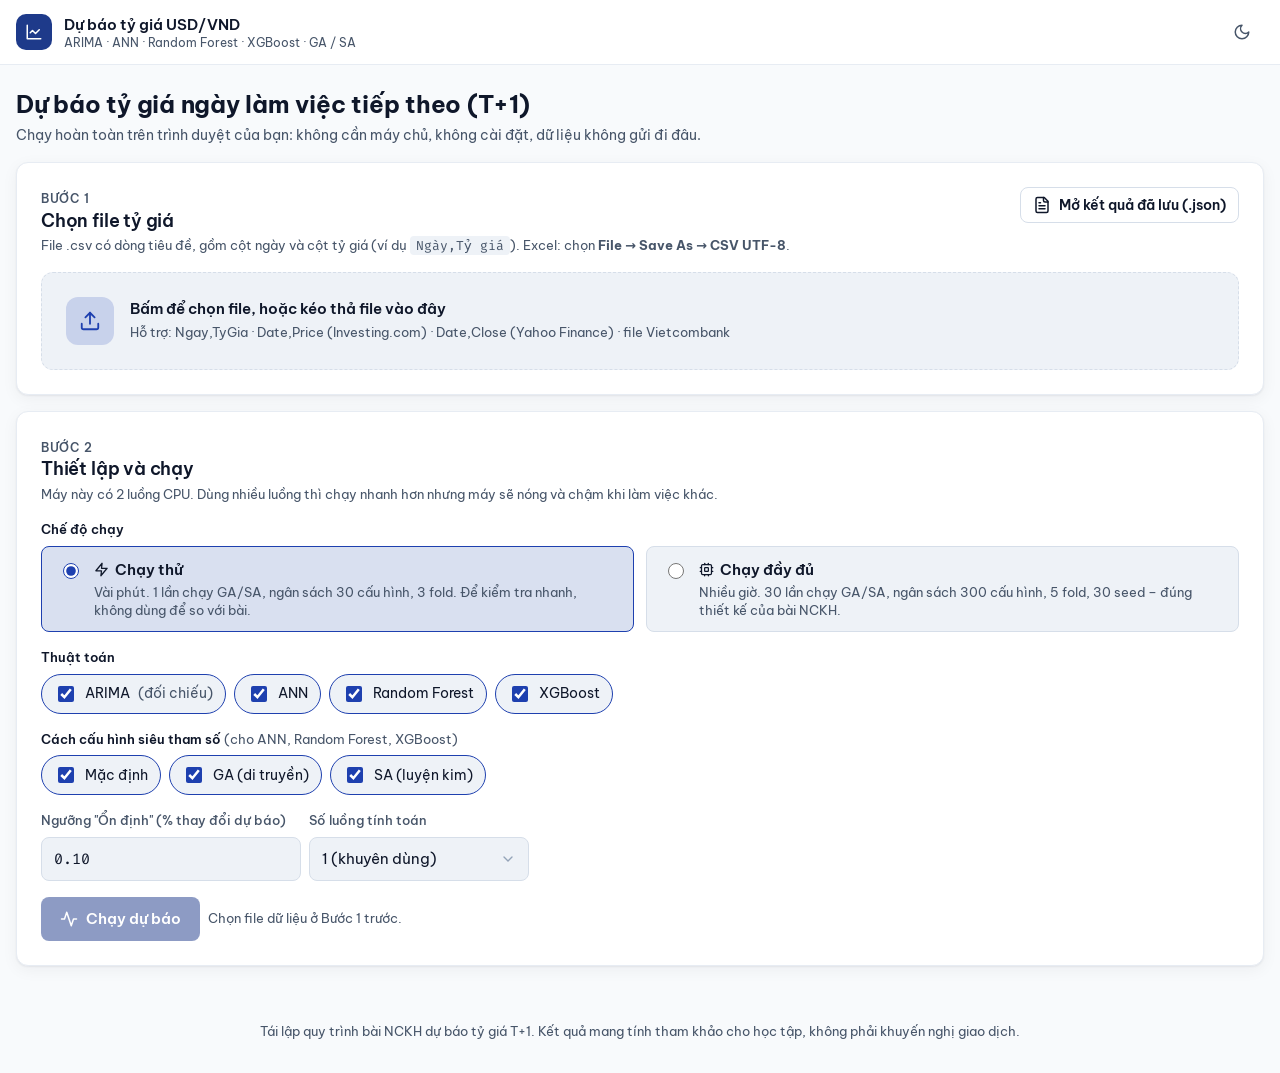
==== docs/index.html @ 338e5548 "GitHub Pages: docs/index.html là bản web HTML Co-Authored-By: Claude Opus 5.5 <noreply@anthropic.com" ====
<!doctype html>
<html lang="vi">
<head>
<meta charset="utf-8">
<meta name="viewport" content="width=device-width, initial-scale=1">
<title>Dự báo tỷ giá USD/VND</title>
<meta name="description" content="Dự báo tỷ giá USD/VND ngày làm việc tiếp theo bằng ARIMA, ANN, Random Forest, XGBoost và tối ưu GA/SA – chạy hoàn toàn trên trình duyệt.">
<meta name="color-scheme" content="dark light">
<link rel="preconnect" href="https://fonts.googleapis.com">
<link rel="preconnect" href="https://fonts.gstatic.com" crossorigin>
<link href="https://fonts.googleapis.com/css2?family=Be+Vietnam+Pro:wght@400;500;600;700&family=Fira+Code:wght@400;500;600&display=swap" rel="stylesheet">
<script>
  // Giao diện sáng/tối: nhớ lựa chọn trên máy này (nếu trình duyệt cho phép)
  try { const t = localStorage.getItem("dbtg-theme"); if (t) document.documentElement.dataset.theme = t; } catch (e) {}
</script>
<style>
/* Design system: xem design-system/du-bao-ty-gia/MASTER.md
   Data-Dense Dashboard · Dark Mode mặc định · Be Vietnam Pro + Fira Code · token ngữ nghĩa */

/* ------------------------------------------------------------------ Token */
:root {
  color-scheme: dark;
  --bg: #020617;
  --surface: #0E1223;
  --surface-2: #1A1E2F;
  --border: #334155;
  --border-soft: #1F2A3D;
  --text: #F8FAFC;
  --text-muted: #94A3B8;
  --primary: #3B82F6;
  --primary-strong: #2563EB;
  --link: #60A5FA;        /* chữ xanh trên nền tối: dùng sắc sáng hơn để đạt 4.5:1 */
  --accent-text: #93C5FD;
  --on-primary: #FFFFFF;
  --positive: #22C55E;
  --negative: #F87171;
  --warning: #FBBF24;
  --tint: 14%;                      /* độ đậm nền nhạt của nhãn/hàng nổi bật */

  --font-ui: "Be Vietnam Pro", "Segoe UI", system-ui, sans-serif;
  --font-data: "Fira Code", ui-monospace, "Cascadia Mono", Consolas, monospace;

  --s1: 4px; --s2: 8px; --s3: 12px; --s4: 16px; --s5: 24px; --s6: 32px; --s7: 48px;
  --r-card: 12px; --r-ctl: 8px;
  --t-press: 120ms; --t-hover: 180ms; --t-state: 300ms;
  --shadow: 0 1px 0 rgba(255, 255, 255, .03) inset, 0 8px 24px rgba(0, 0, 0, .25);
}

:root[data-theme="light"] {
  color-scheme: light;
  --bg: #F8FAFC;
  --surface: #FFFFFF;
  --surface-2: #EEF2F7;
  --border: #D6DEE9;
  --border-soft: #E7ECF3;
  --text: #0F172A;
  --text-muted: #475569;
  --primary: #1E40AF;
  --primary-strong: #1E3A8A;
  --link: #1E40AF;
  --accent-text: #1E40AF;
  --positive: #15803D;
  --negative: #DC2626;
  --warning: #B45309;
  --tint: 10%;
  --shadow: 0 1px 2px rgba(15, 23, 42, .06), 0 4px 16px rgba(15, 23, 42, .05);
}

/* ------------------------------------------------------------------ Nền tảng */
*, *::before, *::after { box-sizing: border-box; }
html { -webkit-text-size-adjust: 100%; }
body {
  margin: 0; background: var(--bg); color: var(--text);
  font: 400 15px/1.5 var(--font-ui);
  -webkit-font-smoothing: antialiased;
}
h1, h2, h3 { margin: 0; line-height: 1.25; letter-spacing: -.01em; }
h1 { font-size: 24px; font-weight: 700; }
h2 { font-size: 18px; font-weight: 600; }
h3 { font-size: 15px; font-weight: 600; }
p { margin: 0; }
a { color: var(--link); text-underline-offset: 3px; }
code, .so-lieu { font-family: var(--font-data); font-variant-ligatures: none; }
code { font-size: 13px; background: var(--surface-2); padding: 1px 6px; border-radius: 4px; }
small { font-size: 13px; }

:focus-visible { outline: 2px solid var(--link); outline-offset: 2px; border-radius: 4px; }

.icon { width: 18px; height: 18px; flex: none; fill: none; stroke: currentColor; stroke-width: 2;
  stroke-linecap: round; stroke-linejoin: round; vertical-align: -3px; }
.icon.lon { width: 22px; height: 22px; }
.icon.nho { width: 15px; height: 15px; vertical-align: -2px; }
.sr-only { position: absolute; width: 1px; height: 1px; padding: 0; margin: -1px; overflow: hidden;
  clip: rect(0, 0, 0, 0); white-space: nowrap; border: 0; }
.muted { color: var(--text-muted); }
.so { font-variant-numeric: tabular-nums; text-align: right; white-space: nowrap; }
.duong { color: var(--positive); }
.am { color: var(--negative); }
.canh { color: var(--warning); }

/* ------------------------------------------------------------------ Khung trang */
.khung { width: 100%; max-width: 1280px; margin: 0 auto; padding: 0 var(--s4); }
.thanh-tren { position: sticky; top: 0; z-index: 20; background: color-mix(in srgb, var(--surface) 92%, transparent);
  border-bottom: 1px solid var(--border-soft); backdrop-filter: blur(8px); }
.thanh-tren .khung { display: flex; align-items: center; gap: var(--s3); min-height: 64px; }
.logo { display: inline-flex; align-items: center; gap: var(--s3); color: var(--text); text-decoration: none;
  font-weight: 600; min-height: 44px; }
.logo-dau { display: grid; place-items: center; width: 36px; height: 36px; border-radius: 10px;
  background: var(--primary-strong); color: #fff; }
.logo small { display: block; font-weight: 400; color: var(--text-muted); font-size: 12px; line-height: 1.2; }
.thanh-tren .gian { flex: 1; }
main.khung { padding-top: var(--s5); padding-bottom: var(--s6); display: grid; gap: var(--s4); }
.chan-trang { color: var(--text-muted); font-size: 13px; text-align: center; padding: var(--s2) var(--s4) var(--s6); }

/* ------------------------------------------------------------------ Thẻ, lưới */
.the { background: var(--surface); border: 1px solid var(--border-soft); border-radius: var(--r-card);
  padding: var(--s5); box-shadow: var(--shadow); min-width: 0; }
.the-dau { display: flex; align-items: flex-start; justify-content: space-between; gap: var(--s3);
  flex-wrap: wrap; margin-bottom: var(--s4); }
.the-dau .muted { font-size: 13px; margin-top: var(--s1); }
.nhan-muc { display: inline-flex; align-items: center; gap: 6px; font-size: 12px; font-weight: 600;
  letter-spacing: .06em; text-transform: uppercase; color: var(--text-muted); }
.luoi { display: grid; gap: var(--s4); grid-template-columns: repeat(12, minmax(0, 1fr)); }
.c-12 { grid-column: span 12; } .c-8 { grid-column: span 8; } .c-7 { grid-column: span 7; }
.c-5 { grid-column: span 5; } .c-4 { grid-column: span 4; } .c-6 { grid-column: span 6; }
.xep-doc { display: grid; gap: var(--s4); align-content: start; }

.dau-trang { display: flex; align-items: flex-end; justify-content: space-between; gap: var(--s3); flex-wrap: wrap; }
.dau-trang p { color: var(--text-muted); margin-top: 6px; font-size: 14px; }
.quay-lai { display: inline-flex; align-items: center; gap: 6px; min-height: 44px; font-size: 14px;
  color: var(--text-muted); text-decoration: none; }
.quay-lai:hover { color: var(--text); }

/* ------------------------------------------------------------------ Nút, form */
.nut { display: inline-flex; align-items: center; justify-content: center; gap: var(--s2); min-height: 44px;
  padding: 0 18px; border-radius: var(--r-ctl); border: 1px solid transparent; font: 600 15px/1 var(--font-ui);
  cursor: pointer; text-decoration: none; transition: background-color var(--t-hover), border-color var(--t-hover),
  opacity var(--t-press); white-space: nowrap; }
.nut:active { opacity: .82; }
.nut[disabled], .nut[aria-disabled="true"] { opacity: .5; cursor: not-allowed; }
.nut-chinh { background: var(--primary-strong); color: var(--on-primary); }
.nut-chinh:hover { background: var(--primary); }
:root[data-theme="light"] .nut-chinh:hover { background: #1D4ED8; }
.nut-vien { background: transparent; color: var(--text); border-color: var(--border); }
.nut-vien:hover { background: var(--surface-2); }
.nut-nho { min-height: 36px; padding: 0 12px; font-size: 14px; }
.nut-vien[aria-pressed="true"] { border-color: var(--primary); color: var(--accent-text);
  background: color-mix(in srgb, var(--primary) var(--tint), transparent); }
@media (pointer: coarse) { .nut-nho { min-height: 44px; } }   /* màn cảm ứng: vùng bấm >= 44px */
.nut-icon { width: 44px; padding: 0; background: transparent; color: var(--text-muted); border-color: transparent; }
.nut-icon:hover { background: var(--surface-2); color: var(--text); }
.nut-icon.nguy:hover { color: var(--negative); }
.nut small { font-weight: 400; opacity: .8; font-size: 13px; }
.quay { animation: quay .9s linear infinite; }
@keyframes quay { to { transform: rotate(360deg); } }

.hang-nut { display: flex; flex-wrap: wrap; gap: var(--s2); align-items: flex-end; }
.truong { display: grid; gap: 6px; min-width: 0; }
.truong > span { font-size: 13px; font-weight: 500; color: var(--text-muted); }
.truong select { min-height: 44px; padding: 0 40px 0 12px; border-radius: var(--r-ctl); border: 1px solid var(--border);
  background: var(--surface-2) url("data:image/svg+xml,%3Csvg xmlns='http://www.w3.org/2000/svg' width='16' height='16' fill='none' stroke='%2394A3B8' stroke-width='2' stroke-linecap='round' viewBox='0 0 24 24'%3E%3Cpath d='m6 9 6 6 6-6'/%3E%3C/svg%3E") no-repeat right 12px center;
  color: var(--text); font: 400 15px var(--font-ui); appearance: none; max-width: 100%; }
.form-chay { display: grid; gap: var(--s4); }
.form-chay .hang-nut .truong { flex: 1 1 260px; }

/* Vùng chọn file: input ẩn nhưng vẫn nhận bàn phím (sr-only), khung sáng lên khi focus */
.vung-tha { position: relative; display: flex; align-items: center; gap: var(--s4); padding: var(--s5);
  border: 1.5px dashed var(--border); border-radius: var(--r-card); background: var(--surface-2); cursor: pointer;
  transition: border-color var(--t-hover), background-color var(--t-hover); }
.vung-tha:hover, .vung-tha.keo { border-color: var(--primary); background: color-mix(in srgb, var(--primary) var(--tint), var(--surface-2)); }
.vung-tha:focus-within { outline: 2px solid var(--primary); outline-offset: 2px; }
.vung-tha.da-chon { border-style: solid; border-color: var(--primary); }
.vung-tha-icon { display: grid; place-items: center; width: 48px; height: 48px; border-radius: 12px; flex: none;
  background: color-mix(in srgb, var(--primary) 18%, transparent); color: var(--accent-text); }
.vung-tha b { display: block; font-weight: 600; }
.vung-tha .muted { font-size: 13px; }

/* ------------------------------------------------------------------ Thông báo */
.thong-bao { display: flex; gap: var(--s3); align-items: flex-start; padding: var(--s3) var(--s4); border-radius: var(--r-ctl);
  border: 1px solid; font-size: 14px; }
.thong-bao .icon { margin-top: 1px; }
.thong-bao-loi { color: var(--negative); border-color: color-mix(in srgb, var(--negative) 40%, transparent);
  background: color-mix(in srgb, var(--negative) var(--tint), var(--surface)); }
.thong-bao-ok { color: var(--positive); border-color: color-mix(in srgb, var(--positive) 40%, transparent);
  background: color-mix(in srgb, var(--positive) var(--tint), var(--surface)); }
.thong-bao-canh-bao { color: var(--warning); border-color: color-mix(in srgb, var(--warning) 40%, transparent);
  background: color-mix(in srgb, var(--warning) var(--tint), var(--surface)); }
.thong-bao-info { color: var(--text); border-color: var(--border); background: var(--surface-2); }
.thong-bao > div { color: var(--text); }
.thong-bao b { font-weight: 600; }

/* ------------------------------------------------------------------ KPI */
.luoi-kpi { display: grid; gap: var(--s4); grid-template-columns: repeat(4, minmax(0, 1fr)); }
.kpi { background: var(--surface); border: 1px solid var(--border-soft); border-radius: var(--r-card); padding: var(--s4) var(--s5);
  display: grid; gap: 6px; align-content: start; box-shadow: var(--shadow); min-width: 0; }
.kpi .nhan-muc { font-size: 11.5px; }
.kpi-so { font: 600 30px/1.1 var(--font-data); font-variant-numeric: tabular-nums; letter-spacing: -.02em;
  overflow-wrap: anywhere; }
.kpi-so.vua { font-size: 21px; }
.kpi-phu { font-size: 13px; color: var(--text-muted); display: flex; align-items: center; gap: 6px; flex-wrap: wrap; }
.kpi-chinh { border-color: color-mix(in srgb, var(--primary) 55%, transparent);
  background: color-mix(in srgb, var(--primary) 8%, var(--surface)); }
.kpi-chinh .kpi-so { font-size: 34px; }

/* ------------------------------------------------------------------ Nhãn */
.nhan { display: inline-flex; align-items: center; gap: 5px; padding: 3px 10px; border-radius: 999px; font-size: 12.5px;
  font-weight: 600; white-space: nowrap; border: 1px solid transparent; line-height: 1.4; }
.nhan .icon { width: 13px; height: 13px; vertical-align: 0; }
.nhan-lon { font-size: 15px; padding: 6px 14px; }
.nhan-lon .icon { width: 16px; height: 16px; }
.cb-on-dinh, .tt-xong { color: var(--positive); background: color-mix(in srgb, var(--positive) var(--tint), transparent);
  border-color: color-mix(in srgb, var(--positive) 35%, transparent); }
.cb-theo-doi, .tt-dang_cho { color: var(--warning); background: color-mix(in srgb, var(--warning) var(--tint), transparent);
  border-color: color-mix(in srgb, var(--warning) 35%, transparent); }
.cb-bien-dong, .tt-loi { color: var(--negative); background: color-mix(in srgb, var(--negative) var(--tint), transparent);
  border-color: color-mix(in srgb, var(--negative) 35%, transparent); }
.tt-dang_chay, .nhan-chon { color: var(--accent-text); background: color-mix(in srgb, var(--primary) var(--tint), transparent);
  border-color: color-mix(in srgb, var(--primary) 40%, transparent); }

/* ------------------------------------------------------------------ Bảng */
.cuon-ngang { overflow-x: auto; margin: 0 calc(-1 * var(--s5)); padding: 0 var(--s5); }
.cuon-doc { max-height: 440px; overflow-y: auto; }
.bang { width: 100%; border-collapse: separate; border-spacing: 0; font-size: 14px; }
.bang th { position: sticky; top: 0; z-index: 1; background: var(--surface); text-align: left; font-size: 12px; font-weight: 600;
  letter-spacing: .04em; text-transform: uppercase; color: var(--text-muted); padding: 10px 12px;
  border-bottom: 1px solid var(--border); white-space: nowrap; }
.bang td { padding: 11px 12px; border-bottom: 1px solid var(--border-soft); vertical-align: middle; white-space: nowrap; }
.bang td.o-tham-so { white-space: normal; }
.bang th.so, .bang td.so { text-align: right; }
.bang tbody tr { transition: background-color var(--t-hover); }
.bang tbody tr:hover { background: var(--surface-2); }
.bang tr.dong-chon td { background: color-mix(in srgb, var(--primary) 10%, transparent); }
.bang tr.dong-chon td:first-child { box-shadow: inset 3px 0 0 var(--primary); }
.bang .tieu-de-o { font-weight: 600; }
.bang a { font-weight: 600; text-decoration: none; }
.bang a:hover { text-decoration: underline; }
.bang-gon td { padding: 7px 10px; white-space: normal; }          /* bảng nhãn–giá trị: nhãn được xuống dòng */
.bang-gon td.so { white-space: nowrap; }
.bang-gon code { overflow-wrap: anywhere; }                       /* tên trường dài (Bảng 4.6) được ngắt dòng */
@media (max-width: 600px) { .bang-gon td.so { white-space: normal; overflow-wrap: anywhere; } }
.bang-gon td:first-child { color: var(--text-muted); }
.o-rong { color: var(--text-muted); }

/* ------------------------------------------------------------------ Biểu đồ */
.khung-bieu-do { position: relative; height: 380px; width: 100%; min-width: 0; overflow: hidden; }
.khung-bieu-do canvas { max-width: 100%; }        /* thu nhỏ cửa sổ: biểu đồ không đẩy thẻ rộng ra */
.khung-bieu-do.vua { height: 300px; }
.khung-bieu-do.nho { height: 260px; }
.ghi-chu { color: var(--text-muted); font-size: 13px; margin-top: var(--s3); display: flex; gap: 6px; align-items: flex-start; }
.ghi-chu .icon { margin-top: 2px; }

/* ------------------------------------------------------------------ Tiến độ */
.thanh-tien-do { height: 8px; border-radius: 999px; background: var(--surface-2); overflow: hidden; }
.thanh-tien-do > div { height: 100%; background: var(--primary); border-radius: inherit; transition: width var(--t-state) ease-out; }
.cac-buoc { list-style: none; padding: 0; margin: var(--s4) 0 0; display: grid; gap: var(--s2);
  grid-template-columns: repeat(5, minmax(0, 1fr)); }
.cac-buoc li { display: flex; gap: var(--s2); align-items: flex-start; font-size: 13px; color: var(--text-muted);
  padding: var(--s3); border-radius: var(--r-ctl); border: 1px solid var(--border-soft); min-width: 0; }
.cac-buoc li .icon { margin-top: 1px; }
.cac-buoc li.xong { color: var(--positive); }
.cac-buoc li.xong span { color: var(--text); }
.cac-buoc li.dang { color: var(--accent-text); border-color: color-mix(in srgb, var(--primary) 50%, transparent);
  background: color-mix(in srgb, var(--primary) 8%, transparent); }
.cac-buoc li.dang span { color: var(--text); font-weight: 600; }
.nhat-ky { margin: var(--s3) 0 0; background: var(--bg); border: 1px solid var(--border-soft); border-radius: var(--r-ctl);
  color: var(--text-muted); font: 12.5px/1.6 var(--font-data); font-variant-ligatures: none; padding: var(--s3) var(--s4);
  max-height: 340px; overflow: auto; white-space: pre-wrap; }

/* ------------------------------------------------------------------ Details */
details > summary { list-style: none; cursor: pointer; display: flex; align-items: center; gap: var(--s2);
  min-height: 44px; font-weight: 600; color: var(--text); }
details > summary::-webkit-details-marker { display: none; }
details > summary .icon { transition: transform var(--t-hover); color: var(--text-muted); }
details[open] > summary .icon { transform: rotate(180deg); }
.danh-sach { margin: var(--s2) 0 0; padding-left: 20px; display: grid; gap: 6px; font-size: 14px; }
.danh-sach li::marker { color: var(--text-muted); }

.muc-thong-tin { display: grid; gap: var(--s3); grid-template-columns: repeat(auto-fit, minmax(170px, 1fr)); }
.muc-thong-tin div { background: var(--surface-2); border-radius: var(--r-ctl); padding: var(--s3) var(--s4); }
.muc-thong-tin dt { font-size: 12px; color: var(--text-muted); }
.muc-thong-tin dd { margin: 2px 0 0; font: 500 15px var(--font-data); }

.trong { display: grid; justify-items: center; text-align: center; gap: var(--s2); padding: var(--s6) var(--s4); color: var(--text-muted); }
.trong .icon { width: 32px; height: 32px; }
.trong b { color: var(--text); }

.o-tham-so { font: 12.5px/1.6 var(--font-data); color: var(--text-muted); white-space: normal; word-break: break-word; }

/* ------------------------------------------------------------------ Quy trình NCKH (đặc tả v3) */
.bang-vang { display: flex; gap: var(--s3); align-items: flex-start; padding: var(--s3) var(--s4); border-radius: var(--r-ctl);
  background: color-mix(in srgb, #FACC15 22%, var(--surface)); border: 1px solid color-mix(in srgb, #FACC15 60%, transparent);
  color: var(--text); font-size: 14px; }
.bang-vang .icon { color: var(--warning); margin-top: 1px; }

/* Chọn chế độ, thuật toán */
.chon-che-do { display: grid; grid-template-columns: repeat(2, minmax(0, 1fr)); gap: var(--s3); }
.the-chon { display: flex; gap: var(--s3); align-items: flex-start; padding: var(--s3) var(--s4); border: 1px solid var(--border);
  border-radius: var(--r-ctl); cursor: pointer; background: var(--surface-2); min-height: 44px; }
.the-chon:has(input:checked) { border-color: var(--primary); background: color-mix(in srgb, var(--primary) var(--tint), var(--surface-2)); }
.the-chon input { margin-top: 4px; accent-color: var(--primary); width: 16px; height: 16px; flex: none; }
.the-chon b { display: flex; align-items: center; gap: 6px; font-weight: 600; }
.the-chon small { display: block; color: var(--text-muted); margin-top: 2px; line-height: 1.4; }
.nhom-chon { border: 0; padding: 0; margin: 0; min-width: 0; }
.nhom-chon legend { font-size: 13px; font-weight: 600; color: var(--text); padding: 0; margin-bottom: 6px; }
.nhom-chon legend .muted { font-weight: 400; }
.hang-chon { display: flex; flex-wrap: wrap; gap: var(--s2); align-items: center; }
.o-chon { display: inline-flex; align-items: center; gap: 8px; min-height: 40px; padding: 0 12px; border: 1px solid var(--border);
  border-radius: 999px; cursor: pointer; font-size: 14px; background: var(--surface-2); }
.o-chon:has(input:checked) { border-color: var(--primary); }
.o-chon input { accent-color: var(--primary); width: 16px; height: 16px; }
.gian-nho { flex: 1; }
.truong input { min-height: 44px; padding: 0 12px; border-radius: var(--r-ctl); border: 1px solid var(--border);
  background: var(--surface-2); color: var(--text); font: 400 15px var(--font-data); width: 100%; }
.nguong .hang-nut { margin-top: 4px; }
.nguong .hang-nut .truong { flex: 1 1 200px; }
[hidden] { display: none !important; }

.the-chon.bi-khoa { opacity: .6; cursor: not-allowed; }
.the-dang-nhap { max-width: 460px; width: 100%; margin: var(--s6) auto; }
.thanh-tren form { display: contents; }

/* Stepper 12 công đoạn */
.tong-tien-do { display: grid; gap: var(--s2); margin: var(--s4) 0; }
.tong-so { display: flex; flex-wrap: wrap; gap: var(--s5); font-size: 14px; color: var(--text-muted); align-items: baseline; }
.tong-so > b { font: 600 22px var(--font-data); color: var(--text); }
.tong-so span b { color: var(--text); font-family: var(--font-data); }
.stepper { list-style: none; margin: var(--s4) 0 0; padding: 0; display: grid; gap: 6px; }
.buoc { display: flex; gap: var(--s3); padding: var(--s3) var(--s4); border: 1px solid var(--border-soft); border-radius: var(--r-ctl); }
.buoc-so { flex: none; width: 28px; height: 28px; border-radius: 50%; display: grid; place-items: center; font: 600 13px var(--font-data);
  background: var(--surface-2); color: var(--text-muted); }
.buoc-noi-dung { min-width: 0; display: grid; gap: 2px; flex: 1; }
.buoc-dau { display: flex; flex-wrap: wrap; gap: var(--s2); align-items: center; }
.buoc-chi-tiet { font: 12.5px/1.5 var(--font-data); font-variant-ligatures: none; color: var(--text); margin-top: 2px; overflow-wrap: anywhere; }
.buoc-dang_chay { border-color: color-mix(in srgb, var(--primary) 55%, transparent); background: color-mix(in srgb, var(--primary) 7%, transparent); }
.buoc-dang_chay .buoc-so { background: var(--primary-strong); color: #fff; }
.buoc-xong .buoc-so { background: color-mix(in srgb, var(--positive) 25%, transparent); color: var(--positive); }
.buoc-loi { border-color: color-mix(in srgb, var(--negative) 55%, transparent); }
.buoc-loi .buoc-so { background: color-mix(in srgb, var(--negative) 25%, transparent); color: var(--negative); }
.buoc-bo_qua { opacity: .6; border-style: dashed; }
.buoc-bo_qua .buoc-chi-tiet { font-family: var(--font-ui); color: var(--text-muted); }

/* Kết quả */
.khong-chay { font-style: italic; padding: var(--s3) 0; }
.bang tr.dong-rw td { font-style: italic; color: var(--text-muted); }
.bang tr.dau-nhom td { border-top: 1px solid var(--border); }
.cot-bai-goc, .cot-bai-goc-chu { display: none; }
body.hien-bai-goc .cot-bai-goc { display: table-cell; background: color-mix(in srgb, var(--warning) 7%, transparent); }
body.hien-bai-goc .cot-bai-goc-chu { display: inline; }
.bat-bai-goc { align-self: flex-start; }
.gia-thuyet { padding: var(--s3) var(--s4); border: 1px solid var(--border-soft); border-radius: var(--r-ctl); display: grid; gap: 4px; }
.gia-thuyet p { font-size: 14px; }
.the-t1 { padding: var(--s4); border: 1px solid var(--border-soft); border-radius: var(--r-ctl); background: var(--surface-2); }
.the-t1 .muc-thong-tin div { background: var(--surface); }
.tabs { display: flex; gap: 4px; overflow-x: auto; border-bottom: 1px solid var(--border); margin-bottom: var(--s4); }
.tabs [role="tab"] { border: 0; background: none; color: var(--text-muted); font: 500 14px var(--font-ui); padding: 10px 14px;
  min-height: 44px; cursor: pointer; border-bottom: 2px solid transparent; white-space: nowrap; }
.tabs [role="tab"][aria-selected="true"] { color: var(--text); border-bottom-color: var(--primary); font-weight: 600; }
.tabs [role="tab"]:hover { color: var(--text); }
/* Nhãn nhỏ cho phần web thêm ngoài bài NCKH / lựa chọn của web mà bài không quy định */
.nhan-bo-sung { display: inline-block; font: 500 11px/1.4 var(--font-ui); color: var(--text-muted); border: 1px dashed var(--border);
  border-radius: 6px; padding: 0 6px; vertical-align: middle; text-transform: none; letter-spacing: 0; white-space: nowrap; }
@media (max-width: 720px) {          /* điện thoại: tab xuống dòng thay vì cuộn ngang, không tab nào bị cắt ở mép */
  .tabs { flex-wrap: wrap; overflow-x: visible; border-bottom: 0; gap: 6px; }
  .tabs [role="tab"] { border: 1px solid var(--border); border-radius: 8px; padding: 8px 12px; white-space: normal; }
  .tabs [role="tab"][aria-selected="true"] { border-color: var(--primary); background: var(--surface-2); }
}
.bang-sap th button { background: none; border: 0; color: inherit; font: inherit; text-transform: inherit; letter-spacing: inherit;
  cursor: pointer; padding: 0; }
.bang-sap th button[aria-sort="ascending"]::after { content: " ▲"; }
.bang-sap th button[aria-sort="descending"]::after { content: " ▼"; }
.muc-thong-tin + .the-dau { margin-top: var(--s4); }

/* ------------------------------------------------------------------ Responsive */
@media (max-width: 1080px) {
  .c-8, .c-7, .c-5, .c-4, .c-6 { grid-column: span 12; }
  .luoi-kpi { grid-template-columns: repeat(2, minmax(0, 1fr)); }
  .cac-buoc { grid-template-columns: repeat(2, minmax(0, 1fr)); }
}
@media (max-width: 600px) {
  body { font-size: 15px; }
  h1 { font-size: 21px; }
  .the { padding: var(--s4); }
  .cuon-ngang { margin: 0 calc(-1 * var(--s4)); padding: 0 var(--s4); }
  .luoi-kpi { grid-template-columns: minmax(0, 1fr); }
  .kpi-chinh .kpi-so { font-size: 30px; }
  .khung-bieu-do { height: 300px; }
  .cac-buoc { grid-template-columns: minmax(0, 1fr); }
  .logo small { display: none; }
  .vung-tha { padding: var(--s4); }
  .hang-nut > * { flex: 1 1 100%; min-width: 0; }
  .hang-nut .nut { white-space: normal; text-align: center; padding: 10px 14px; line-height: 1.3; }
  .truong select { width: 100%; }
  .chon-che-do { grid-template-columns: minmax(0, 1fr); }
}

@media (prefers-reduced-motion: reduce) {
  *, *::before, *::after { animation-duration: .01ms !important; animation-iteration-count: 1 !important;
    transition-duration: .01ms !important; scroll-behavior: auto !important; }
}

/* Các bước chạy của từng chế độ (form chạy, trang kết quả) */
.cac-buoc-chay { margin: 8px 0 0; padding-left: 22px; display: grid; gap: 6px; font-size: 14px; line-height: 1.55; }
.cac-buoc-chay li::marker { color: var(--primary); font-weight: 600; }
.cac-buoc-chay small { display: block; margin-top: 2px; }
.hai-che-do { gap: 0 16px; }
.hai-che-do > details { margin-top: 8px; }
/* Thẻ dự báo ở đầu trang kết quả */
.the-du-bao { border-color: color-mix(in srgb, var(--primary) 45%, var(--border)); }
/* Ô lưới không được nở theo bảng rộng bên trong (bảng tự cuộn ngang trong .cuon-ngang) */
.luoi > *, .the, details { min-width: 0; }
details > .cuon-ngang, .the > .cuon-ngang { max-width: 100%; }

/* ------------------------------------------------------------------ Bổ sung cho bản HTML chạy trên trình duyệt */
:root { --c-actual: var(--text); --c-rw: #94A3B8; --c-arima: #F59E0B; --c-ann: #22D3EE; --c-rf: #34D399; --c-xgb: #FB7185;
  --band: rgba(59,130,246,.18); }
:root[data-theme="light"] { --c-rw: #64748B; --c-arima: #B45309; --c-ann: #0E7490; --c-rf: #047857; --c-xgb: #BE123C;
  --band: rgba(30,64,175,.15); }

.thong-tin-file-dong { display: flex; flex-wrap: wrap; gap: var(--s2); align-items: center; }
.bieu-do-nho { position: relative; height: 120px; }

/* Biểu đồ canvas */
.bieu-do { display: grid; gap: var(--s2); }
.chu-giai { display: flex; flex-wrap: wrap; gap: 6px; }
.chu-giai button { display: inline-flex; align-items: center; gap: 6px; min-height: 32px; padding: 0 10px; border-radius: 999px;
  border: 1px solid var(--border); background: transparent; color: var(--text); font: 500 13px var(--font-ui); cursor: pointer; }
.chu-giai button[aria-pressed="false"] { opacity: .45; }
.chu-giai i { width: 14px; height: 0; border-top: 3px solid; display: inline-block; }
.chu-giai i.dut { border-top-style: dashed; }
@media (pointer: coarse) { .chu-giai button { min-height: 44px; } }
.o-goi-y { position: fixed; z-index: 50; pointer-events: none; background: var(--surface); color: var(--text);
  border: 1px solid var(--border); border-radius: 8px; padding: 8px 10px; font: 12.5px/1.5 var(--font-data);
  box-shadow: var(--shadow); max-width: 320px; }
.o-goi-y b { font-family: var(--font-ui); }
.o-goi-y i { display: inline-block; width: 10px; height: 3px; margin-right: 6px; vertical-align: middle; }

/* Thanh ngang so sánh RMSE */
.thanh-so-sanh { display: grid; gap: 8px; }
.thanh-so-sanh .dong { display: grid; grid-template-columns: minmax(120px, 210px) 1fr 70px; gap: var(--s2); align-items: center; font-size: 13px; }
.thanh-so-sanh .ray { height: 12px; border-radius: 999px; background: var(--surface-2); overflow: hidden; }
.thanh-so-sanh .ray > div { height: 100%; border-radius: inherit; background: var(--c-rw); }
.thanh-so-sanh .dong.chon .ray > div { background: var(--primary); }
.thanh-so-sanh .dong.chon { font-weight: 600; }
@media (max-width: 600px) { .thanh-so-sanh .dong { grid-template-columns: 1fr 60px; } .thanh-so-sanh .ray { grid-column: 1 / -1; grid-row: 2; } }

/* Hộp thoại xác nhận */
.hop-thoai { border: 1px solid var(--border); border-radius: var(--r-card); background: var(--surface); color: var(--text);
  padding: var(--s5); max-width: 520px; width: calc(100% - 32px); }
.hop-thoai::backdrop { background: rgba(2, 6, 23, .6); }

.kpi-so.nho { font-size: 17px; }
.tieu-de-phu { font-size: 13px; color: var(--text-muted); font-weight: 400; }
.hang-tai { display: flex; flex-wrap: wrap; gap: var(--s2); }
.bang td.wrap { white-space: normal; min-width: 220px; }

@media print {
  :root, :root[data-theme] { --bg: #fff; --surface: #fff; --surface-2: #f1f5f9; --text: #0f172a; --text-muted: #475569;
    --border: #cbd5e1; --border-soft: #e2e8f0; color-scheme: light; }
  .khong-in, .thanh-tren, .chan-trang { display: none !important; }
  .the, .kpi { box-shadow: none; break-inside: avoid; }
  details { display: block; }
  details > :not(summary) { display: block !important; }
  .cuon-doc { max-height: none; }
}

/* Theo cài đặt sáng/tối của máy khi người dùng chưa chọn (giữ cùng giá trị với :root[data-theme="light"]) */
@media (prefers-color-scheme: light) {
  :root:not([data-theme="dark"]) {
    color-scheme: light; --bg: #F8FAFC; --surface: #FFFFFF; --surface-2: #EEF2F7; --border: #D6DEE9; --border-soft: #E7ECF3;
    --text: #0F172A; --text-muted: #475569; --primary: #1E40AF; --primary-strong: #1E3A8A; --link: #1E40AF; --accent-text: #1E40AF;
    --positive: #15803D; --negative: #DC2626; --warning: #B45309; --tint: 10%;
    --shadow: 0 1px 2px rgba(15, 23, 42, .06), 0 4px 16px rgba(15, 23, 42, .05);
    --c-rw: #64748B; --c-arima: #B45309; --c-ann: #0E7490; --c-rf: #047857; --c-xgb: #BE123C; --band: rgba(30,64,175,.15);
  }
}
body { background: var(--bg); }
.chi-link { display: none; }
body.ban-link .chi-link { display: block; flex-basis: 100%; }
body.ban-link [data-tai] { display: none; }

</style>
</head>
<body>
<svg xmlns="http://www.w3.org/2000/svg" style="display:none">
  <defs>
    <symbol id="i-logo" viewBox="0 0 24 24"><path d="M3 3v18h18"/><path d="m19 9-5 5-4-4-3 3"/></symbol>
    <symbol id="i-upload" viewBox="0 0 24 24"><path d="M21 15v4a2 2 0 0 1-2 2H5a2 2 0 0 1-2-2v-4"/><polyline points="17 8 12 3 7 8"/><line x1="12" x2="12" y1="3" y2="15"/></symbol>
    <symbol id="i-download" viewBox="0 0 24 24"><path d="M21 15v4a2 2 0 0 1-2 2H5a2 2 0 0 1-2-2v-4"/><polyline points="7 10 12 15 17 10"/><line x1="12" x2="12" y1="15" y2="3"/></symbol>
    <symbol id="i-zap" viewBox="0 0 24 24"><polygon points="13 2 3 14 12 14 11 22 21 10 12 10 13 2"/></symbol>
    <symbol id="i-cpu" viewBox="0 0 24 24"><rect width="16" height="16" x="4" y="4" rx="2"/><rect width="6" height="6" x="9" y="9" rx="1"/><path d="M15 2v2"/><path d="M15 20v2"/><path d="M2 15h2"/><path d="M2 9h2"/><path d="M20 15h2"/><path d="M20 9h2"/><path d="M9 2v2"/><path d="M9 20v2"/></symbol>
    <symbol id="i-trash" viewBox="0 0 24 24"><path d="M3 6h18"/><path d="M19 6v14c0 1-1 2-2 2H7c-1 0-2-1-2-2V6"/><path d="M8 6V4c0-1 1-2 2-2h4c1 0 2 1 2 2v2"/><line x1="10" x2="10" y1="11" y2="17"/><line x1="14" x2="14" y1="11" y2="17"/></symbol>
    <symbol id="i-up" viewBox="0 0 24 24"><polyline points="22 7 13.5 15.5 8.5 10.5 2 17"/><polyline points="16 7 22 7 22 13"/></symbol>
    <symbol id="i-down" viewBox="0 0 24 24"><polyline points="22 17 13.5 8.5 8.5 13.5 2 7"/><polyline points="16 17 22 17 22 11"/></symbol>
    <symbol id="i-flat" viewBox="0 0 24 24"><path d="M5 12h14"/></symbol>
    <symbol id="i-back" viewBox="0 0 24 24"><path d="m12 19-7-7 7-7"/><path d="M19 12H5"/></symbol>
    <symbol id="i-file" viewBox="0 0 24 24"><path d="M15 2H6a2 2 0 0 0-2 2v16a2 2 0 0 0 2 2h12a2 2 0 0 0 2-2V7Z"/><path d="M14 2v4a2 2 0 0 0 2 2h4"/><path d="M16 13H8"/><path d="M16 17H8"/><path d="M10 9H8"/></symbol>
    <symbol id="i-alert" viewBox="0 0 24 24"><path d="m21.73 18-8-14a2 2 0 0 0-3.48 0l-8 14A2 2 0 0 0 4 21h16a2 2 0 0 0 1.73-3"/><path d="M12 9v4"/><path d="M12 17h.01"/></symbol>
    <symbol id="i-check" viewBox="0 0 24 24"><circle cx="12" cy="12" r="10"/><path d="m9 12 2 2 4-4"/></symbol>
    <symbol id="i-x" viewBox="0 0 24 24"><circle cx="12" cy="12" r="10"/><path d="m15 9-6 6"/><path d="m9 9 6 6"/></symbol>
    <symbol id="i-info" viewBox="0 0 24 24"><circle cx="12" cy="12" r="10"/><path d="M12 16v-4"/><path d="M12 8h.01"/></symbol>
    <symbol id="i-bell" viewBox="0 0 24 24"><path d="M6 8a6 6 0 0 1 12 0c0 7 3 9 3 9H3s3-2 3-9"/><path d="M10.3 21a1.94 1.94 0 0 0 3.4 0"/></symbol>
    <symbol id="i-shield" viewBox="0 0 24 24"><path d="M20 13c0 5-3.5 7.5-7.66 8.95a1 1 0 0 1-.67-.01C7.5 20.5 4 18 4 13V6a1 1 0 0 1 1-1c2 0 4.5-1.2 6.24-2.72a1.17 1.17 0 0 1 1.52 0C14.51 3.81 17 5 19 5a1 1 0 0 1 1 1z"/><path d="m9 12 2 2 4-4"/></symbol>
    <symbol id="i-award" viewBox="0 0 24 24"><circle cx="12" cy="8" r="6"/><path d="M15.477 12.89 17 22l-5-3-5 3 1.523-9.11"/></symbol>
    <symbol id="i-clock" viewBox="0 0 24 24"><circle cx="12" cy="12" r="10"/><polyline points="12 6 12 12 16 14"/></symbol>
    <symbol id="i-database" viewBox="0 0 24 24"><ellipse cx="12" cy="5" rx="9" ry="3"/><path d="M3 5v14a9 3 0 0 0 18 0V5"/><path d="M3 12a9 3 0 0 0 18 0"/></symbol>
    <symbol id="i-activity" viewBox="0 0 24 24"><path d="M22 12h-4l-3 9L9 3l-3 9H2"/></symbol>
    <symbol id="i-bars" viewBox="0 0 24 24"><path d="M3 3v18h18"/><path d="M7 16h8"/><path d="M7 11h12"/><path d="M7 6h3"/></symbol>
    <symbol id="i-refresh" viewBox="0 0 24 24"><path d="M21 12a9 9 0 1 1-9-9c2.52 0 4.93 1 6.74 2.74L21 8"/><path d="M21 3v5h-5"/></symbol>
    <symbol id="i-external" viewBox="0 0 24 24"><path d="M15 3h6v6"/><path d="M10 14 21 3"/><path d="M18 13v6a2 2 0 0 1-2 2H5a2 2 0 0 1-2-2V8a2 2 0 0 1 2-2h6"/></symbol>
    <symbol id="i-sun" viewBox="0 0 24 24"><circle cx="12" cy="12" r="4"/><path d="M12 2v2"/><path d="M12 20v2"/><path d="m4.93 4.93 1.41 1.41"/><path d="m17.66 17.66 1.41 1.41"/><path d="M2 12h2"/><path d="M20 12h2"/><path d="m6.34 17.66-1.41 1.41"/><path d="m19.07 4.93-1.41 1.41"/></symbol>
    <symbol id="i-moon" viewBox="0 0 24 24"><path d="M12 3a6 6 0 0 0 9 9 9 9 0 1 1-9-9Z"/></symbol>
    <symbol id="i-loader" viewBox="0 0 24 24"><path d="M21 12a9 9 0 1 1-6.219-8.56"/></symbol>
    <symbol id="i-chevron" viewBox="0 0 24 24"><path d="m6 9 6 6 6-6"/></symbol>
    <symbol id="i-lock" viewBox="0 0 24 24"><rect width="18" height="11" x="3" y="11" rx="2" ry="2"/><path d="M7 11V7a5 5 0 0 1 10 0v4"/></symbol>
    <symbol id="i-unlock" viewBox="0 0 24 24"><rect width="18" height="11" x="3" y="11" rx="2" ry="2"/><path d="M7 11V7a5 5 0 0 1 9.9-1"/></symbol>
  </defs>
</svg>


<header class="thanh-tren khong-in">
  <div class="khung">
    <span class="logo">
      <span class="logo-dau"><svg class="icon" aria-hidden="true"><use href="#i-logo"/></svg></span>
      <span>Dự báo tỷ giá USD/VND<small>ARIMA · ANN · Random Forest · XGBoost · GA / SA</small></span>
    </span>
    <span class="gian"></span>
    <button class="nut nut-icon" id="nut-giao-dien" type="button" aria-label="Đổi giao diện sáng / tối">
      <svg class="icon" aria-hidden="true"><use href="#i-sun"/></svg>
    </button>
  </div>
</header>

<main class="khung" id="noi-dung">
  <section class="dau-trang">
    <div>
      <h1>Dự báo tỷ giá ngày làm việc tiếp theo (T+1)</h1>
      <p>Chạy hoàn toàn trên trình duyệt của bạn: không cần máy chủ, không cài đặt, dữ liệu không gửi đi đâu.</p>
    </div>
  </section>

  <div id="canh-bao-moi-truong" hidden></div>

  <!-- 1. Dữ liệu -->
  <section class="the khong-in" aria-labelledby="td-du-lieu-vao">
    <div class="the-dau">
      <div>
        <span class="nhan-muc">Bước 1</span>
        <h2 id="td-du-lieu-vao">Chọn file tỷ giá</h2>
        <p class="muted">File .csv có dòng tiêu đề, gồm cột ngày và cột tỷ giá (ví dụ <code>Ngày,Tỷ giá</code>). Excel: chọn <b>File → Save As → CSV UTF-8</b>.</p>
      </div>
      <label class="nut nut-vien nut-nho" for="file-ket-qua">
        <svg class="icon" aria-hidden="true"><use href="#i-file"/></svg> Mở kết quả đã lưu (.json)
      </label>
      <input type="file" id="file-ket-qua" accept=".json,application/json" class="sr-only">
    </div>
    <label class="vung-tha" id="vung-tha">
      <input type="file" id="file-du-lieu" accept=".csv,.txt,text/csv,text/plain" class="sr-only">
      <span class="vung-tha-icon"><svg class="icon lon" aria-hidden="true"><use href="#i-upload"/></svg></span>
      <span><b id="vung-tha-chu">Bấm để chọn file, hoặc kéo thả file vào đây</b>
        <span class="muted" id="vung-tha-phu">Hỗ trợ: Ngay,TyGia · Date,Price (Investing.com) · Date,Close (Yahoo Finance) · file Vietcombank</span></span>
    </label>
    <div id="thong-tin-file" class="xep-doc" style="margin-top:16px" hidden></div>
  </section>

  <!-- 2. Thiết lập -->
  <section class="the khong-in" aria-labelledby="td-thiet-lap" id="the-thiet-lap">
    <div class="the-dau">
      <div>
        <span class="nhan-muc">Bước 2</span>
        <h2 id="td-thiet-lap">Thiết lập và chạy</h2>
        <p class="muted" id="so-luong-cpu"></p>
      </div>
    </div>
    <form id="form-chay" class="form-chay" novalidate>
      <fieldset class="nhom-chon">
        <legend>Chế độ chạy</legend>
        <div class="chon-che-do">
          <label class="the-chon"><input type="radio" name="mode" value="chay_thu" checked>
            <span><b><svg class="icon nho" aria-hidden="true"><use href="#i-zap"/></svg> Chạy thử</b>
              <small>Vài phút. 1 lần chạy GA/SA, ngân sách 30 cấu hình, 3 fold. Để kiểm tra nhanh, không dùng để so với bài.</small></span></label>
          <label class="the-chon"><input type="radio" name="mode" value="chay_day_du">
            <span><b><svg class="icon nho" aria-hidden="true"><use href="#i-cpu"/></svg> Chạy đầy đủ</b>
              <small>Nhiều giờ. 30 lần chạy GA/SA, ngân sách 300 cấu hình, 5 fold, 30 seed – đúng thiết kế của bài NCKH.</small></span></label>
        </div>
      </fieldset>
      <fieldset class="nhom-chon">
        <legend>Thuật toán</legend>
        <div class="hang-chon">
          <label class="o-chon"><input type="checkbox" name="models" value="ARIMA" checked> ARIMA <span class="muted">(đối chiếu)</span></label>
          <label class="o-chon"><input type="checkbox" name="models" value="ANN" checked> ANN</label>
          <label class="o-chon"><input type="checkbox" name="models" value="RF" checked> Random Forest</label>
          <label class="o-chon"><input type="checkbox" name="models" value="XGB" checked> XGBoost</label>
        </div>
      </fieldset>
      <fieldset class="nhom-chon">
        <legend>Cách cấu hình siêu tham số <span class="muted">(cho ANN, Random Forest, XGBoost)</span></legend>
        <div class="hang-chon">
          <label class="o-chon"><input type="checkbox" name="variants" value="Baseline" checked> Mặc định</label>
          <label class="o-chon"><input type="checkbox" name="variants" value="GA" checked> GA (di truyền)</label>
          <label class="o-chon"><input type="checkbox" name="variants" value="SA" checked> SA (luyện kim)</label>
        </div>
      </fieldset>
      <div class="hang-nut">
        <label class="truong" style="flex:0 1 260px"><span>Ngưỡng "Ổn định" (% thay đổi dự báo)</span>
          <input type="number" name="alert" value="0.10" min="0" max="5" step="0.01" inputmode="decimal"></label>
        <label class="truong" style="flex:0 1 220px"><span>Số luồng tính toán</span>
          <select name="threads" id="chon-luong"></select></label>
      </div>
      <div id="loi-form" hidden></div>
      <div class="hang-nut">
        <button class="nut nut-chinh" type="submit" id="nut-chay" disabled>
          <svg class="icon" aria-hidden="true"><use href="#i-activity"/></svg> Chạy dự báo
        </button>
        <span class="muted" id="goi-y-chay" style="font-size:13px;align-self:center">Chọn file dữ liệu ở Bước 1 trước.</span>
      </div>
    </form>
  </section>

  <!-- Tiến trình -->
  <section class="the" id="the-tien-trinh" aria-labelledby="td-tien-trinh" hidden>
    <div class="the-dau">
      <div>
        <span class="nhan-muc">Đang chạy</span>
        <h2 id="td-tien-trinh">Tiến trình 12 bước</h2>
        <p class="muted" id="tt-pham-vi"></p>
      </div>
      <button class="nut nut-vien nut-nho khong-in" type="button" id="nut-huy">
        <svg class="icon" aria-hidden="true"><use href="#i-x"/></svg> Dừng
      </button>
    </div>
    <div class="thong-bao thong-bao-info khong-in" id="tt-luu-y">
      <svg class="icon" aria-hidden="true"><use href="#i-info"/></svg>
      <div>Giữ tab này mở và máy không ngủ. Tiến độ được lưu sau mỗi phần việc: nếu lỡ đóng tab, hãy mở lại file này,
        chọn lại <b>đúng file dữ liệu và cùng thiết lập</b> rồi bấm <b>Chạy dự báo</b> – phần đã xong sẽ không phải chạy lại.</div>
    </div>
    <div class="tong-tien-do" aria-live="polite">
      <div class="tong-so"><b id="tt-phan-tram">0%</b><span>Đã chạy <b id="tt-da-chay">0 giây</b></span><span>Còn khoảng <b id="tt-con-lai">—</b></span></div>
      <div class="thanh-tien-do" role="progressbar" aria-label="Tiến độ" aria-valuemin="0" aria-valuemax="100" id="tt-thanh"><div style="width:0%"></div></div>
    </div>
    <ol class="stepper" id="tt-cac-buoc"></ol>
    <details style="margin-top:12px">
      <summary><svg class="icon" aria-hidden="true"><use href="#i-chevron"/></svg> Nhật ký chi tiết</summary>
      <pre class="nhat-ky" id="tt-nhat-ky"></pre>
    </details>
  </section>

  <!-- Kết quả -->
  <div id="ket-qua" class="xep-doc"></div>

  <!-- Lịch sử trên máy này -->
  <section class="the khong-in" aria-labelledby="td-lich-su" id="the-lich-su" hidden>
    <div class="the-dau">
      <div>
        <span class="nhan-muc">Trên trình duyệt này</span>
        <h2 id="td-lich-su">Kết quả đã chạy</h2>
        <p class="muted">Chỉ lưu trong trình duyệt của bạn (không ai khác thấy). Muốn gửi cho người khác: mở kết quả rồi bấm "Tải kết quả (.json)".</p>
      </div>
      <button class="nut nut-vien nut-nho" type="button" id="nut-xoa-tam">
        <svg class="icon" aria-hidden="true"><use href="#i-trash"/></svg> Xóa tiến độ tạm
      </button>
    </div>
    <div class="cuon-ngang"><table class="bang"><thead><tr><th>Thời điểm</th><th>File</th><th>Chế độ</th><th>Mô hình chọn</th><th class="so">Dự báo T+1</th><th></th></tr></thead>
      <tbody id="ds-lich-su"></tbody></table></div>
  </section>
</main>

<footer class="chan-trang khong-in">
  Tái lập quy trình bài NCKH dự báo tỷ giá T+1. Kết quả mang tính tham khảo cho học tập, không phải khuyến nghị giao dịch.
</footer>

<dialog id="hop-xac-nhan" class="hop-thoai">
  <form method="dialog">
    <h2 id="hop-tieu-de">Chạy đầy đủ mất nhiều thời gian</h2>
    <div id="hop-noi-dung" class="xep-doc" style="margin:12px 0 16px"></div>
    <div class="hang-nut">
      <button class="nut nut-vien" value="huy">Hủy</button>
      <button class="nut nut-chinh" value="ok" id="hop-ok">Bắt đầu chạy</button>
    </div>
  </form>
</dialog>

<div class="o-goi-y" id="o-goi-y" role="tooltip" hidden></div>

<script type="text/plain" id="worker-src">
/* Bộ máy dự báo chạy trong trình duyệt – phần 1: tiện ích, đọc và làm sạch dữ liệu, thống kê, kiểm định tính dừng.
   Chuyển từ forecast_engine/ (Python). Mọi tham số lấy từ CONFIG bên dưới (= forecast_engine/run_config.py). */
var E = (typeof E !== "undefined") ? E : {};
(function (E) {
"use strict";

// ======================================================================== Cấu hình (run_config.py)

E.MODELS = ["ARIMA", "ANN", "RF", "XGB"];
E.ML_MODELS = ["ANN", "RF", "XGB"];
E.VARIANTS = ["Baseline", "GA", "SA"];
E.MODEL_NAMES = { ARIMA: "ARIMA", ANN: "ANN", RF: "Random Forest", XGB: "XGBoost", RW: "Random walk" };
E.MODE_NAMES = { chay_thu: "Chạy thử", chay_day_du: "Chạy đầy đủ" };

E.MODES = {
  chay_thu: {
    n_baseline_seeds: 3, n_hpo_runs: 1, budget: 30, ga_pop_size: 6, ga_max_generations: 5,
    sa_t0_samples: 5, sa_moves_per_temp: 5, n_folds: 3, n_test_seeds_baseline: 3,
    n_eval_seeds_per_config: 3, n_refit_seeds: 3,
    caps: { ANN_epochs: 150, RF_n_estimators: 300, XGB_n_estimators: 500 },
  },
  chay_day_du: {
    n_baseline_seeds: 30, n_hpo_runs: 30, budget: 300, ga_pop_size: 20, ga_max_generations: 15,
    sa_t0_samples: 20, sa_moves_per_temp: 10, n_folds: 5, n_test_seeds_baseline: 30,
    n_eval_seeds_per_config: 1, n_refit_seeds: 30,
    caps: { ANN_epochs: 500, RF_n_estimators: 800, XGB_n_estimators: 1500 },
  },
};

E.COMMON = {
  min_rows: 60, anomaly_jump: 0.01, anomaly_revert: 0.002,
  test_ratio: 0.20, val_ratio: 0.20, cv_first_train_frac: 0.50, es_frac: 0.15, es_rounds: 50,
  max_lag: 30, max_window: 30,
  arima_max_p: 4, arima_max_q: 4, arima_trend: "n", arima_top: 3,
  ga_tournament_k: 3, ga_p_crossover: 0.9, ga_p_mutation: 0.15, ga_sigma: 0.1, ga_elitism: 2, ga_patience: 5,
  sa_accept0: 0.8, sa_cooling: 0.9, sa_sigma: 0.1, sa_t_min_ratio: 1e-3, sa_patience: 100,
  config_tie_tolerance: 0.005,
  alert_watch_pct: 0.10,
  seed_start: 1,
};

E.buildConfig = function (mode, models, variants, overrides) {
  if (!E.MODES[mode]) throw new Error("Chế độ không hợp lệ: " + mode);
  models = E.MODELS.filter(m => (models || E.MODELS).includes(m));
  if (!models.length) throw new Error("Phải chọn ít nhất 1 thuật toán.");
  variants = E.VARIANTS.filter(v => (variants || E.VARIANTS).includes(v));
  if (models.some(m => E.ML_MODELS.includes(m)) && !variants.length)
    throw new Error("Phải chọn ít nhất 1 cách cấu hình siêu tham số cho ANN/RF/XGBoost.");
  const cfg = Object.assign({ mode, models, variants }, clone(E.COMMON), clone(E.MODES[mode]));
  for (const k in (overrides || {})) {
    if (!(k in cfg)) throw new Error("Tham số không tồn tại: " + k);
    cfg[k] = overrides[k];
  }
  return cfg;
};
E.isDefaultScope = cfg => cfg.models.join() === E.MODELS.join() && cfg.variants.join() === E.VARIANTS.join();
E.seeds = (cfg, count, offset) => Array.from({ length: count }, (_, i) => cfg.seed_start + (offset || 0) + i);

function clone(o) { return JSON.parse(JSON.stringify(o)); }
E.clone = clone;

// ======================================================================== Số học cơ bản

const mean = a => { let s = 0; for (let i = 0; i < a.length; i++) s += a[i]; return s / a.length; };
function std(a, ddof) {
  const m = mean(a); let s = 0;
  for (let i = 0; i < a.length; i++) s += (a[i] - m) ** 2;
  return Math.sqrt(s / (a.length - (ddof || 0)));
}
function quantile(a, q) {                      // numpy mặc định (nội suy tuyến tính)
  const s = Array.from(a).sort((x, y) => x - y);
  const pos = (s.length - 1) * q, lo = Math.floor(pos), hi = Math.ceil(pos);
  return s[lo] + (s[hi] - s[lo]) * (pos - lo);
}
const median = a => quantile(a, 0.5);
E.mean = mean; E.std = std; E.quantile = quantile; E.median = median;

// Phân phối chuẩn: Φ(x) qua erfc (sai số ~1e-7)
function erfc(x) {
  const z = Math.abs(x), t = 1 / (1 + 0.5 * z);
  const r = t * Math.exp(-z * z - 1.26551223 + t * (1.00002368 + t * (0.37409196 + t * (0.09678418 +
    t * (-0.18628806 + t * (0.27886807 + t * (-1.13520398 + t * (1.48851587 + t * (-0.82215223 + t * 0.17087277)))))))));
  return x >= 0 ? r : 2 - r;
}
E.normCdf = x => 0.5 * erfc(-x / Math.SQRT2);

// ======================================================================== Số ngẫu nhiên có seed (sfc32)

E.makeRng = function (seed) {
  let s = ((seed >>> 0) ^ 0x9E3779B9) >>> 0;
  function sm() {
    s = (s + 0x9E3779B9) | 0;
    let z = s;
    z = Math.imul(z ^ (z >>> 16), 0x85EBCA6B);
    z = Math.imul(z ^ (z >>> 13), 0xC2B2AE35);
    return (z ^ (z >>> 16)) >>> 0;
  }
  let a = sm(), b = sm(), c = sm(), d = sm();
  function next() {
    const t = (((a + b) | 0) + d) | 0;
    d = (d + 1) | 0;
    a = b ^ (b >>> 9);
    b = (c + (c << 3)) | 0;
    c = (c << 21) | (c >>> 11);
    c = (c + t) | 0;
    return (t >>> 0) / 4294967296;
  }
  for (let i = 0; i < 15; i++) next();
  let spare = null;
  return {
    random: next,
    normal(mu, sd) {
      mu = mu || 0; sd = sd === undefined ? 1 : sd;
      if (spare !== null) { const v = spare; spare = null; return mu + sd * v; }
      let u, v, r;
      do { u = 2 * next() - 1; v = 2 * next() - 1; r = u * u + v * v; } while (r >= 1 || r === 0);
      const f = Math.sqrt(-2 * Math.log(r) / r);
      spare = v * f;
      return mu + sd * u * f;
    },
    int(lo, hi) { return lo + Math.floor(next() * (hi - lo)); },          // [lo, hi)
    choice(n, k) {                                                         // k chỉ số khác nhau trong 0..n-1
      const arr = Array.from({ length: n }, (_, i) => i);
      for (let i = 0; i < k; i++) { const j = i + Math.floor(next() * (n - i)); const t = arr[i]; arr[i] = arr[j]; arr[j] = t; }
      return arr.slice(0, k);
    },
    permutation(n) {
      const arr = new Int32Array(n);
      for (let i = 0; i < n; i++) arr[i] = i;
      for (let i = n - 1; i > 0; i--) { const j = Math.floor(next() * (i + 1)); const t = arr[i]; arr[i] = arr[j]; arr[j] = t; }
      return arr;
    },
  };
};

// ======================================================================== Ngày (số ngày kể từ 1970-01-01, UTC)

E.dayFromYMD = (y, m, d) => Math.round(Date.UTC(y, m - 1, d) / 864e5);
E.weekday = day => ((day % 7) + 7 + 3) % 7;                 // Thứ hai = 0 (như Python)
function ymd(day) { const t = new Date(day * 864e5); return [t.getUTCFullYear(), t.getUTCMonth() + 1, t.getUTCDate()]; }
const p2 = n => String(n).padStart(2, "0");
E.fmtISO = day => { const [y, m, d] = ymd(day); return `${y}-${p2(m)}-${p2(d)}`; };
E.fmtVN = day => { const [y, m, d] = ymd(day); return `${p2(d)}/${p2(m)}/${y}`; };
E.nextBusinessDay = day => { let d = day + 1; while (E.weekday(d) >= 5) d++; return d; };

// ======================================================================== Đọc file (data_io.py)

const DATE_COLUMNS = ["ngay", "date", "thoigian", "time", "day"];
const RATE_COLUMNS = ["tygia", "giatri", "close", "price", "giaban", "ban", "sell", "rate", "gia", "value"];

class DataError extends Error {}
E.DataError = DataError;

E.normName = s => String(s).normalize("NFD").replace(/[̀-ͯ]/g, "").replace(/[đĐ]/g, "d")
  .toLowerCase().replace(/[^a-z]/g, "");

E.parseCSV = function (text) {
  text = text.replace(/^﻿/, "");
  const first = text.split(/\r?\n/, 1)[0];
  const seps = [",", ";", "\t"];
  const counts = seps.map(s => first.split(s).length - 1);
  const sep = seps[counts.indexOf(Math.max(...counts))];
  const rows = [];
  let row = [], field = "", q = false;
  for (let i = 0; i < text.length; i++) {
    const ch = text[i];
    if (q) {
      if (ch === '"') { if (text[i + 1] === '"') { field += '"'; i++; } else q = false; }
      else field += ch;
    } else if (ch === '"') q = true;
    else if (ch === sep) { row.push(field); field = ""; }
    else if (ch === "\n" || ch === "\r") {
      if (ch === "\r" && text[i + 1] === "\n") i++;
      row.push(field); field = "";
      if (row.some(c => c.trim() !== "")) rows.push(row);
      row = [];
    } else field += ch;
  }
  row.push(field);
  if (row.some(c => c.trim() !== "")) rows.push(row);
  if (!rows.length) throw new DataError("File trống.");
  return { header: rows[0].map(c => c.trim()), rows: rows.slice(1) };
};

function findColumn(columns, priority) {
  const norm = columns.map(E.normName);
  for (const key of priority) { const i = norm.indexOf(key); if (i >= 0) return i; }
  for (const key of priority) { const i = norm.findIndex(n => n.startsWith(key)); if (i >= 0) return i; }
  return -1;
}
function findRateColumn(columns, skip) {
  // File Vietcombank: dùng cột MUA chuyển khoản (giống bản Python)
  const norm = columns.map(E.normName);
  for (let i = 0; i < norm.length; i++)
    if (i !== skip && norm[i].includes("chuyenkhoan") && !norm[i].replace("chuyenkhoan", "").includes("ban")) return i;
  const rest = columns.map((c, i) => (i === skip ? "\u0000" : c));
  return findColumn(rest, RATE_COLUMNS);
}

E.parseNumber = function (x) {
  let s = String(x).replace(/[^\d.,\-]/g, "");
  if (!s) return NaN;
  if (s.includes(",") && s.includes(".")) {
    s = s.lastIndexOf(",") > s.lastIndexOf(".") ? s.replace(/\./g, "").replace(",", ".") : s.replace(/,/g, "");
  } else if (s.includes(",")) {
    s = /^-?\d{1,3}(,\d{3})+$/.test(s) ? s.replace(/,/g, "") : s.replace(",", ".");
  } else if (/^-?\d{1,3}(\.\d{3})+$/.test(s)) {
    s = s.replace(/\./g, "");
  }
  const v = Number(s);
  return Number.isFinite(v) ? v : NaN;
};

const MONTHS = { jan: 1, feb: 2, mar: 3, apr: 4, may: 5, jun: 6, jul: 7, aug: 8, sep: 9, oct: 10, nov: 11, dec: 12 };
function validDay(y, m, d) {
  if (!(m >= 1 && m <= 12 && d >= 1 && d <= 31)) return null;
  const day = E.dayFromYMD(y, m, d);
  const [yy, mm, dd] = ymd(day);
  return yy === y && mm === m && dd === d ? day : null;
}
function monotonic(days) {
  const v = days.filter(d => d !== null);
  if (v.length < 2) return false;
  let inc = true, dec = true;
  for (let i = 1; i < v.length; i++) { if (v[i] < v[i - 1]) inc = false; if (v[i] > v[i - 1]) dec = false; }
  return inc || dec;
}

E.parseDates = function (values) {
  const s = values.map(v => String(v).trim());
  const re = /^(\d{1,2})[/\-.](\d{1,2})[/\-.](\d{2,4})/;
  const parts = s.map(v => v.match(re));
  if (parts.filter(Boolean).length > 0.9 * s.length) {
    const fixYear = y => (y.length <= 2 ? 2000 + Number(y) : Number(y));
    const cands = [["dd/mm", (a, b, y) => validDay(fixYear(y), Number(b), Number(a))],
                   ["mm/dd", (a, b, y) => validDay(fixYear(y), Number(a), Number(b))]].map(([label, f]) => {
      const days = parts.map(p => (p ? f(p[1], p[2], p[3]) : null));
      return { label, days, key: [days.filter(d => d !== null).length, monotonic(days) ? 1 : 0, label === "dd/mm" ? 1 : 0] };
    });
    cands.sort((x, y) => y.key[0] - x.key[0] || y.key[1] - x.key[1] || y.key[2] - x.key[2]);
    return { days: cands[0].days, format: cands[0].label };
  }
  const days = s.map(v => {
    let m = v.match(/^(\d{4})[/\-.](\d{1,2})[/\-.](\d{1,2})/);
    if (m) return validDay(Number(m[1]), Number(m[2]), Number(m[3]));
    m = v.match(/^([A-Za-z]{3})[a-z]*\.?\s+(\d{1,2}),?\s+(\d{4})/);        // "Oct 28, 2026" (Investing.com)
    if (m && MONTHS[m[1].toLowerCase()]) return validDay(Number(m[3]), MONTHS[m[1].toLowerCase()], Number(m[2]));
    const t = Date.parse(v);
    if (!Number.isFinite(t)) return null;
    const dt = new Date(t);
    return E.dayFromYMD(dt.getFullYear(), dt.getMonth() + 1, dt.getDate());
  });
  return { days, format: "tự nhận diện" };
};

/** Bảng CSV -> {rows: [{day, rate}] theo thứ tự trong file, info}. */
E.parseTable = function (table) {
  if (table.header.length < 2) throw new DataError("File cần ít nhất 2 cột: Ngày và Tỷ giá.");
  const di = findColumn(table.header, DATE_COLUMNS);
  const ri = findRateColumn(table.header, di);
  if (di < 0 || ri < 0) {
    const thieu = [["cột Ngày", di], ["cột Tỷ giá", ri]].filter(x => x[1] < 0).map(x => x[0]).join(" và ");
    throw new DataError(`Không tìm thấy ${thieu} trong dòng tiêu đề của file. Dòng đầu tiên phải là tên cột, ví dụ ` +
      "Ngay,TyGia (mặc định), Date,Price (Investing.com) hoặc Date,Close (Yahoo Finance).");
  }
  const raw = table.rows.filter(r => r.some(c => String(c).trim() !== ""));
  const { days, format } = E.parseDates(raw.map(r => r[di] ?? ""));
  if (days.filter(d => d !== null).length < 0.8 * raw.length)
    throw new DataError(`Cột '${table.header[di]}' không đúng định dạng ngày (dd/mm/yyyy, yyyy-mm-dd hoặc mm/dd/yyyy).`);
  const rates = raw.map(r => E.parseNumber(r[ri] ?? ""));
  if (rates.filter(Number.isFinite).length < 0.8 * raw.length)
    throw new DataError(`Cột '${table.header[ri]}' không phải số tỷ giá (ví dụ 26345 hoặc 26.345,50).`);
  return { rows: raw.map((_, i) => ({ day: days[i], rate: rates[i] })),
           info: { date_column: table.header[di], rate_column: table.header[ri], date_format: format } };
};

// ======================================================================== Làm sạch 6 bước (data_io.clean)

const fmtNum = (x, nd) => new Intl.NumberFormat("en-US", { minimumFractionDigits: nd, maximumFractionDigits: nd }).format(x);
E.vn = (x, nd) => new Intl.NumberFormat("vi-VN", { minimumFractionDigits: nd, maximumFractionDigits: nd }).format(x);

E.clean = function (rows, cfg) {
  const log = [], n0 = rows.length;
  const badDate = rows.filter(r => r.day === null).length;
  log.push(`Bước 1 – Chuẩn hóa định dạng ngày: ${n0 - badDate} dòng đọc được ngày` +
           (badDate ? `, bỏ ${badDate} dòng không đọc được ngày.` : "."));
  let df = rows.filter(r => r.day !== null).map((r, i) => ({ day: r.day, rate: r.rate, i }));
  df.sort((a, b) => a.day - b.day || a.i - b.i);              // sắp xếp ổn định
  log.push("Bước 2 – Sắp xếp tăng dần theo thời gian" +
           (df.length ? `: ${E.fmtVN(df[0].day)} → ${E.fmtVN(df[df.length - 1].day)}.` : "."));
  const kept = [];
  let dup = 0;
  for (let i = 0; i < df.length; i++) {
    if (i + 1 < df.length && df[i + 1].day === df[i].day) { dup++; continue; }  // giữ dòng cuối
    kept.push(df[i]);
  }
  log.push(`Bước 3 – Loại trùng lặp: ${dup} dòng trùng ngày` + (dup ? " (giữ dòng cuối)." : "."));
  df = kept;
  const bad = df.filter(r => !Number.isFinite(r.rate) || r.rate <= 0).length;
  log.push(`Bước 4 – Kiểm tra giá trị âm hoặc bằng 0: ${bad} dòng tỷ giá trống, âm hoặc bằng 0` + (bad ? " (đã loại)." : "."));
  df = df.filter(r => Number.isFinite(r.rate) && r.rate > 0);
  if (n0 && df.length < 0.8 * n0) throw new DataError(`Chỉ ${df.length}/${n0} dòng hợp lệ. Hãy kiểm tra cột ngày và cột tỷ giá.`);

  // Bước 5: dị thường
  const y = df.map(r => r.rate), drop = new Set();
  for (let i = 1; i < y.length - 1; i++)
    if (Math.abs(y[i] / y[i - 1] - 1) > cfg.anomaly_jump && Math.abs(y[i + 1] / y[i - 1] - 1) <= cfg.anomaly_revert) drop.add(i);
  const removed = df.filter((_, i) => drop.has(i));
  df = df.filter((_, i) => !drop.has(i));
  log.push(`Bước 5 – Kiểm tra điểm dị thường bằng thay đổi phần trăm liên tiếp (|%Δ| > ${Math.round(cfg.anomaly_jump * 100)}% ` +
           `rồi hôm sau quay về trong ${(cfg.anomaly_revert * 100).toFixed(1)}%): ${removed.length} điểm` + (removed.length ? " (đã loại):" : "."));
  for (const r of removed) log.push(`    · ${E.fmtVN(r.day)}: ${fmtNum(r.rate, 2)}`);

  // Bước 6: lịch ngày làm việc, không nội suy
  const weekend = df.filter(r => E.weekday(r.day) >= 5).length;
  df = df.filter(r => E.weekday(r.day) < 5);
  let missing = 0;
  if (df.length > 1) {
    let full = 0;
    for (let d = df[0].day; d <= df[df.length - 1].day; d++) if (E.weekday(d) < 5) full++;
    missing = full - df.length;
  }
  log.push(`Bước 6 – Đối chiếu tính liên tục của lịch quan sát: bỏ ${weekend} dòng rơi vào thứ 7/chủ nhật; ` +
           `${missing} ngày làm việc không có quan sát (lễ, nghỉ) – không nội suy thêm.`);
  if (df.length < cfg.min_rows) throw new DataError(`Chỉ còn ${df.length} dòng hợp lệ, cần ít nhất ${cfg.min_rows}.`);
  const stats = { rows_in: n0, rows_out: df.length, rows_removed: n0 - df.length, anomalies: removed.length,
                  missing_business_days: missing };
  return { days: df.map(r => r.day), y: df.map(r => r.rate), log, stats };
};

// ======================================================================== OLS (QR Householder)

/** X: mảng cột (k cột, mỗi cột n phần tử). Trả về {beta, se, ssr, n, k, llf, aic, resid}. */
E.ols = function (cols, yv) {
  const k = cols.length, n = yv.length;
  const A = cols.map(c => Float64Array.from(c));
  const b = Float64Array.from(yv);
  const R = Array.from({ length: k }, () => new Float64Array(k));
  for (let j = 0; j < k; j++) {
    const a = A[j];
    let norm = 0;
    for (let i = j; i < n; i++) norm += a[i] * a[i];
    norm = Math.sqrt(norm);
    const alpha = a[j] > 0 ? -norm : norm;
    const v = new Float64Array(n);
    v[j] = a[j] - alpha;
    for (let i = j + 1; i < n; i++) v[i] = a[i];
    let vv = 0;
    for (let i = j; i < n; i++) vv += v[i] * v[i];
    if (vv === 0) continue;
    for (let c = j; c < k; c++) {
      const col = A[c]; let dot = 0;
      for (let i = j; i < n; i++) dot += v[i] * col[i];
      const f = 2 * dot / vv;
      for (let i = j; i < n; i++) col[i] -= f * v[i];
    }
    let dot = 0;
    for (let i = j; i < n; i++) dot += v[i] * b[i];
    const f = 2 * dot / vv;
    for (let i = j; i < n; i++) b[i] -= f * v[i];
  }
  for (let i = 0; i < k; i++) for (let j = i; j < k; j++) R[i][j] = A[j][i];
  const beta = new Float64Array(k);
  for (let i = k - 1; i >= 0; i--) {
    let s = b[i];
    for (let j = i + 1; j < k; j++) s -= R[i][j] * beta[j];
    beta[i] = s / R[i][i];
  }
  let ssr = 0;
  for (let i = k; i < n; i++) ssr += b[i] * b[i];
  // (R'R)^-1 = R^-1 R^-T
  const Ri = Array.from({ length: k }, () => new Float64Array(k));
  for (let i = k - 1; i >= 0; i--) {
    Ri[i][i] = 1 / R[i][i];
    for (let j = i + 1; j < k; j++) {
      let s = 0;
      for (let l = i + 1; l <= j; l++) s += R[i][l] * Ri[l][j];
      Ri[i][j] = -s / R[i][i];
    }
  }
  const s2 = ssr / (n - k), se = new Float64Array(k);
  for (let i = 0; i < k; i++) { let s = 0; for (let j = i; j < k; j++) s += Ri[i][j] * Ri[i][j]; se[i] = Math.sqrt(s * s2); }
  const resid = new Float64Array(n);
  for (let i = 0; i < n; i++) { let f = 0; for (let j = 0; j < k; j++) f += cols[j][i] * beta[j]; resid[i] = yv[i] - f; }
  const llf = -n / 2 * (Math.log(2 * Math.PI) + Math.log(ssr / n) + 1);
  return { beta, se, ssr, n, k, llf, aic: -2 * llf + 2 * k, resid };
};

// ======================================================================== Bảng 4.1

E.flatDays = function (y) {
  let n = 0;
  for (let i = 1; i < y.length; i++) if (y[i] === y[i - 1]) n++;
  return { flat_days: n, flat_days_pct: y.length > 1 ? 100 * n / (y.length - 1) : null };
};

E.descriptive = function (days, y) {
  const first = y[0], last = y[y.length - 1];
  let iMax = 0;
  for (let i = 1; i < y.length; i++) if (y[i] > y[iMax]) iMax = i;
  return Object.assign({
    n_obs: y.length, start_date: E.fmtISO(days[0]), end_date: E.fmtISO(days[days.length - 1]),
    first, last, min: Math.min(...y), max: Math.max(...y), max_date: E.fmtISO(days[iMax]),
    mean: mean(y), median: median(y), std: std(y, 1),
    change_abs: last - first, change_pct: (last / first - 1) * 100, vnd_depreciation_pct: (1 - first / last) * 100,
  }, E.flatDays(y));
};

// ======================================================================== ADF + Phillips–Perron (Bảng 4.2)
// Bảng MacKinnon (1994, 2010) – giống statsmodels.tsa.adfvalues và arch.

const MK = {
  star: { c: -1.61, ct: -2.89 }, min: { c: -18.83, ct: -16.18 }, max: { c: 2.74, ct: 0.7 },
  small: { c: [2.1659, 1.4412, 3.8269e-2], ct: [3.2512, 1.6047, 4.9588e-2] },
  large: { c: [1.7339, 9.3202e-1, -1.2745e-1, -1.0368e-2], ct: [2.5261, 6.1654e-1, -3.7956e-1, -6.0285e-2] },
  crit: {
    c: [[-3.43035, -6.5393, -16.786, -79.433], [-2.86154, -2.8903, -4.234, -40.04], [-2.56677, -1.5384, -2.809, 0]],
    ct: [[-3.95877, -9.0531, -28.428, -134.155], [-3.41049, -4.3904, -9.036, -45.374], [-3.12705, -2.5856, -3.925, -22.38]],
  },
};
function mackinnonp(stat, reg) {
  if (stat > MK.max[reg]) return 1;
  if (stat < MK.min[reg]) return 0;
  const c = stat <= MK.star[reg] ? MK.small[reg] : MK.large[reg];
  let v = 0;
  for (let i = c.length - 1; i >= 0; i--) v = v * stat + c[i];
  return E.normCdf(v);
}
function mackinnoncrit(reg, nobs) {
  const out = {};
  ["1%", "5%", "10%"].forEach((lv, i) => {
    const c = MK.crit[reg][i];
    out[lv] = c[0] + c[1] / nobs + c[2] / nobs ** 2 + c[3] / nobs ** 3;
  });
  return out;
}

function trendCols(reg, n) {
  const cols = [new Float64Array(n).fill(1)];
  if (reg === "ct") cols.push(Float64Array.from({ length: n }, (_, i) => i + 1));
  return cols;
}

/** statsmodels.adfuller(x, regression, autolag="AIC") */
E.adf = function (x, reg) {
  const n = x.length, ntrend = reg.length;
  const xd = new Float64Array(n - 1);
  for (let i = 1; i < n; i++) xd[i - 1] = x[i] - x[i - 1];
  let maxlag = Math.ceil(12 * Math.pow(n / 100, 0.25));
  maxlag = Math.min(Math.floor(n / 2) - ntrend - 1, maxlag);
  const design = lag => {                                  // các hàng t = lag..n-2 của xd
    const nobs = xd.length - lag;
    const level = new Float64Array(nobs), lags = [];
    for (let i = 0; i < nobs; i++) level[i] = x[n - nobs - 1 + i];
    for (let j = 1; j <= lag; j++) {
      const c = new Float64Array(nobs);
      for (let i = 0; i < nobs; i++) c[i] = xd[lag + i - j];
      lags.push(c);
    }
    return { nobs, level, lags, yv: xd.subarray(xd.length - nobs) };
  };
  // Chọn độ trễ theo AIC trên cùng mẫu (cắt maxlag dòng đầu)
  const full = design(maxlag);
  const tc = trendCols(reg, full.nobs);
  let best = null;
  for (let lag = 0; lag <= maxlag; lag++) {
    const r = E.ols([...tc, full.level, ...full.lags.slice(0, lag)], full.yv);
    if (!best || r.aic < best.aic) best = { aic: r.aic, lag };
  }
  const d = design(best.lag);
  const r = E.ols([d.level, ...d.lags, ...trendCols(reg, d.nobs)], d.yv);
  const stat = r.beta[0] / r.se[0];
  return { stat, pvalue: mackinnonp(stat, reg), crit: mackinnoncrit(reg, d.nobs), lags: best.lag, nobs: d.nobs };
};

/** arch.unitroot.PhillipsPerron(x, trend, test_type="tau") */
E.pp = function (x, reg) {
  const n0 = x.length, lags = Math.ceil(12 * Math.pow(n0 / 100, 0.25));
  const lhs = x.slice(1), rhs = x.slice(0, -1), n = lhs.length;
  const cols = [Float64Array.from(rhs), ...trendCols(reg, n)];
  const r = E.ols(cols, Float64Array.from(lhs));
  const u = r.resid, k = cols.length;
  let lam2 = 0;
  for (let i = 0; i < n; i++) lam2 += u[i] * u[i];
  for (let j = 1; j <= lags; j++) {
    let g = 0;
    for (let i = j; i < n; i++) g += u[i] * u[i - j];
    lam2 += 2 * (1 - j / (lags + 1)) * g;
  }
  lam2 /= n;
  const lam = Math.sqrt(lam2), s2 = r.ssr / (n - k), s = Math.sqrt(s2), gamma0 = s2 * (n - k) / n;
  const sigma = r.se[0], rho = r.beta[0];
  const stat = Math.sqrt(gamma0 / lam2) * ((rho - 1) / sigma) - 0.5 * ((lam2 - gamma0) / lam) * (n * sigma / s);
  return { stat, pvalue: mackinnonp(stat, reg), crit: mackinnoncrit(reg, n), lags };
};

const LEVELS = [["a", "1%"], ["b", "5%"], ["c", "10%"]];
const mark = (stat, crit) => { for (const [m, lv] of LEVELS) if (stat < crit[lv]) return m; return ""; };

E.stationarity = function (y) {
  const dy = [];
  for (let i = 1; i < y.length; i++) dy.push(y[i] - y[i - 1]);
  const rows = [];
  for (const [name, x] of [["EXR", y], ["D.EXR", dy]])
    for (const [test, fn] of [["ADF", E.adf], ["PP", E.pp]])
      for (const [trend, label] of [["c", "Intercept"], ["ct", "Intercept & trend"]]) {
        const r = fn(Float64Array.from(x), trend);
        rows.push({ series: name, test, form: label, trend, stat: r.stat, pvalue: r.pvalue, mark: mark(r.stat, r.crit), crit: r.crit });
      }
  const stationary = name => ["a", "b"].includes(rows.find(r => r.series === name && r.test === "ADF" && r.trend === "c").mark);
  const d = stationary("EXR") ? 0 : stationary("D.EXR") ? 1 : 2;
  const text = { 0: "Chuỗi dừng ở bậc gốc: I(0).", 1: "Chuỗi không dừng ở bậc gốc nhưng dừng ở sai phân bậc 1: I(1).",
                 2: "Chuỗi chưa dừng ở sai phân bậc 1 (d = 2)." }[d];
  return { rows, conclusion: { d, text } };
};

})(E);
if (typeof module !== "undefined") module.exports = E;

/* Phần 2: ARIMA(p, d, q), trend = "n" (models.py mục 6.1).
   Hợp lý cực đại chính xác qua bộ lọc Kalman trên chuỗi sai phân bậc d (giống statsmodels khi khởi tạo khuếch tán
   phần tích hợp). Tham số ràng buộc dừng / khả nghịch như statsmodels; σ² được "cô đặc" khỏi hàm hợp lý. */
var E = (typeof E !== "undefined") ? E : {};
(function (E) {
"use strict";

// Tự tương quan riêng phần -> hệ số (Levinson–Durbin): luôn cho đa thức 1 − Σφ z^j ổn định
function pacfToCoef(x) {
  let phi = [];
  for (let k = 0; k < x.length; k++) {
    const r = x[k] / Math.sqrt(1 + x[k] * x[k]);
    const nw = new Array(k + 1);
    for (let i = 0; i < k; i++) nw[i] = phi[i] - r * phi[k - 1 - i];
    nw[k] = r;
    phi = nw;
  }
  return phi;
}
function unpack(theta, p, q) {
  return { ar: pacfToCoef(theta.slice(0, p)), ma: pacfToCoef(theta.slice(p, p + q)).map(v => -v) };
}

// Ma trận hiệp phương sai dừng P = T P T' + R R' (giải hệ tuyến tính m² ẩn)
function lyapunov(T, R, m) {
  const N = m * m, A = Array.from({ length: N }, () => new Float64Array(N + 1));
  for (let i = 0; i < m; i++) for (let j = 0; j < m; j++) {
    const row = A[i * m + j];
    row[i * m + j] += 1;
    for (let k = 0; k < m; k++) for (let l = 0; l < m; l++) row[k * m + l] -= T[i][k] * T[j][l];
    row[N] = R[i] * R[j];
  }
  for (let c = 0; c < N; c++) {
    let piv = c;
    for (let r = c + 1; r < N; r++) if (Math.abs(A[r][c]) > Math.abs(A[piv][c])) piv = r;
    const t = A[c]; A[c] = A[piv]; A[piv] = t;
    const d = A[c][c];
    if (Math.abs(d) < 1e-300) return null;
    for (let r = 0; r < N; r++) {
      if (r === c) continue;
      const f = A[r][c] / d;
      if (f !== 0) for (let k = c; k <= N; k++) A[r][k] -= f * A[c][k];
    }
  }
  const P = Array.from({ length: m }, () => new Float64Array(m));
  for (let i = 0; i < m; i++) for (let j = 0; j < m; j++) P[i][j] = A[i * m + j][N] / A[i * m + j][i * m + j];
  return P;
}

/** Bộ lọc Kalman cho ARMA (σ² = 1). Trả về trạng thái để dự báo / cập nhật tiếp. */
function makeFilter(ar, ma) {
  const p = ar.length, q = ma.length, m = Math.max(p, q + 1);
  const T = Array.from({ length: m }, () => new Float64Array(m));
  for (let i = 0; i < m; i++) { if (i < p) T[i][0] = ar[i]; if (i + 1 < m) T[i][i + 1] = 1; }
  const R = new Float64Array(m);
  R[0] = 1;
  for (let j = 1; j < m; j++) R[j] = j - 1 < q ? ma[j - 1] : 0;
  const P = lyapunov(T, R, m);
  if (!P) return null;
  return { m, T, R, a: new Float64Array(m), P, steady: false, sumLogF: 0, sumV2F: 0, n: 0 };
}
function filterStep(f, yt) {
  const { m, T, R, a, P } = f;
  const F = P[0][0];
  const v = yt - a[0];
  f.sumLogF += Math.log(F); f.sumV2F += v * v / F; f.n++;
  if (f.steady) {
    const au = new Float64Array(m);
    for (let i = 0; i < m; i++) au[i] = a[i] + f.K[i] * v;
    predictState(f, au);
    return;
  }
  const au = new Float64Array(m), Pu = Array.from({ length: m }, () => new Float64Array(m));
  for (let i = 0; i < m; i++) au[i] = a[i] + P[i][0] * v / F;
  for (let i = 0; i < m; i++) for (let j = 0; j < m; j++) Pu[i][j] = P[i][j] - P[i][0] * P[0][j] / F;
  predictState(f, au);
  // P = T Pu T' + R R'
  const TP = Array.from({ length: m }, () => new Float64Array(m));
  for (let i = 0; i < m; i++) for (let j = 0; j < m; j++) { let s = 0; for (let k = 0; k < m; k++) s += T[i][k] * Pu[k][j]; TP[i][j] = s; }
  let diff = 0;
  for (let i = 0; i < m; i++) for (let j = 0; j < m; j++) {
    let s = R[i] * R[j];
    for (let k = 0; k < m; k++) s += TP[i][k] * T[j][k];
    diff = Math.max(diff, Math.abs(s - P[i][j]));
    P[i][j] = s;
  }
  if (diff < 1e-11) {                                     // hội tụ về trạng thái ổn định
    f.steady = true;
    f.K = new Float64Array(m);
    for (let i = 0; i < m; i++) f.K[i] = P[i][0] / P[0][0];
  }
}
function predictState(f, au) {
  const { m, T, a } = f;
  for (let i = 0; i < m; i++) { let s = 0; for (let k = 0; k < m; k++) s += T[i][k] * au[k]; a[i] = s; }
}
function cloneFilter(f) {
  return Object.assign({}, f, { a: Float64Array.from(f.a), P: f.P.map(r => Float64Array.from(r)), K: f.K && Float64Array.from(f.K) });
}

function diffSeries(y, d) {
  let x = Array.from(y);
  for (let k = 0; k < d; k++) x = x.slice(1).map((v, i) => v - x[i]);
  return x;
}

function negLogLik(theta, x, p, q) {
  const { ar, ma } = unpack(theta, p, q);
  const f = makeFilter(ar, ma);
  if (!f) return Infinity;
  for (let t = 0; t < x.length; t++) filterStep(f, x[t]);
  const n = f.n, s2 = f.sumV2F / n;
  const llf = -0.5 * n * (Math.log(2 * Math.PI) + 1 + Math.log(s2)) - 0.5 * f.sumLogF;
  return Number.isFinite(llf) ? -llf : Infinity;
}

// Nelder–Mead
function nelderMead(fn, x0, step, maxIter, tol) {
  const n = x0.length;
  let pts = [x0.slice()];
  for (let i = 0; i < n; i++) { const p = x0.slice(); p[i] += step; pts.push(p); }
  let vals = pts.map(fn);
  for (let it = 0; it < maxIter; it++) {
    const ord = vals.map((v, i) => i).sort((a, b) => vals[a] - vals[b]);
    pts = ord.map(i => pts[i]); vals = ord.map(i => vals[i]);
    if (Math.abs(vals[n] - vals[0]) <= tol * (Math.abs(vals[0]) + 1e-12)) {
      let spread = 0;
      for (let i = 1; i <= n; i++) for (let j = 0; j < n; j++) spread = Math.max(spread, Math.abs(pts[i][j] - pts[0][j]));
      if (spread < 1e-6) break;
    }
    const c = new Array(n).fill(0);
    for (let i = 0; i < n; i++) for (let j = 0; j < n; j++) c[j] += pts[i][j] / n;
    const at = t => c.map((cj, j) => cj + t * (pts[n][j] - cj));
    const xr = at(-1), fr = fn(xr);
    if (fr < vals[0]) {
      const xe = at(-2), fe = fn(xe);
      if (fe < fr) { pts[n] = xe; vals[n] = fe; } else { pts[n] = xr; vals[n] = fr; }
    } else if (fr < vals[n - 1]) { pts[n] = xr; vals[n] = fr; }
    else {
      const xc = fr < vals[n] ? at(-0.5) : at(0.5), fc = fn(xc);
      if (fc < Math.min(fr, vals[n])) { pts[n] = xc; vals[n] = fc; }
      else {
        for (let i = 1; i <= n; i++) { pts[i] = pts[i].map((v, j) => pts[0][j] + 0.5 * (v - pts[0][j])); vals[i] = fn(pts[i]); }
      }
    }
  }
  let b = 0;
  for (let i = 1; i <= n; i++) if (vals[i] < vals[b]) b = i;
  return { x: pts[b], f: vals[b] };
}

/** Ước lượng ARIMA(p,d,q) trên y (mức tỷ giá). */
E.fitArima = function (y, p, d, q, starts) {
  const x = diffSeries(y, d), k = p + q;
  let theta = new Array(k).fill(0), nll;
  if (k === 0) nll = negLogLik([], x, 0, 0);
  else {
    // Nhiều điểm xuất phát (0 và nghiệm của các cấu trúc nhỏ hơn) để tránh cực trị địa phương
    let res = null;
    for (const s0 of [theta].concat(starts || [])) {
      const r = nelderMead(t => negLogLik(t, x, p, q), s0, s0 === theta ? 0.5 : 0.2, 400 * k, 1e-10);
      if (!res || r.f < res.f) res = r;
    }
    for (let r = 0; r < 3; r++) {
      const again = nelderMead(t => negLogLik(t, x, p, q), res.x, 0.1, 400 * k, 1e-12);
      const gain = res.f - again.f;
      res = again.f <= res.f ? again : res;
      if (gain < 1e-7) break;
    }
    theta = res.x; nll = res.f;
  }
  if (!Number.isFinite(nll)) throw new Error("Không hội tụ");
  const { ar, ma } = unpack(theta, p, q);
  // σ² MLE
  const f = makeFilter(ar, ma);
  for (const v of x) filterStep(f, v);
  const sigma2 = f.sumV2F / f.n, llf = -nll, kp = p + q + 1, neff = x.length;
  return { order: [p, d, q], theta, ar, ma, sigma2, llf, aic: -2 * llf + 2 * kp, bic: -2 * llf + kp * Math.log(neff),
           hqic: -2 * llf + 2 * kp * Math.log(Math.log(neff)), nobs: y.length };
};

/** 25 cấu trúc (p, q ∈ 0..max) trên tập phát triển, sắp theo AIC (arima_structures). */
E.arimaStructures = function (yDev, d, maxP, maxQ, onStep) {
  const fits = {}, out = [], total = (maxP + 1) * (maxQ + 1);
  let i = 0;
  for (let p = 0; p <= maxP; p++) for (let q = 0; q <= maxQ; q++) {
    i++;
    if (onStep) onStep(i, total, [p, d, q]);
    const starts = [];
    const pad = (f, pp, qq) => f && starts.push(f.theta.slice(0, f.order[0]).concat(new Array(p - pp).fill(0),
      f.theta.slice(f.order[0]), new Array(q - qq).fill(0)));
    if (p > 0) pad(fits[(p - 1) + "," + q], p - 1, q);
    if (q > 0) pad(fits[p + "," + (q - 1)], p, q - 1);
    try {
      const f = E.fitArima(yDev, p, d, q, starts);
      fits[p + "," + q] = f;
      out.push(Object.assign({ trend: "n" }, f));
    } catch (e) {
      out.push({ order: [p, d, q], trend: "n", error: String(e.message || e), aic: Infinity });
    }
  }
  return out.sort((a, b) => a.aic - b.aic);
};

// y_i từ Δ^d y_i và các mức trước đó: y_i = Δ^d y_i − Σ_{k=1..d} (−1)^k C(d,k) y_{i−k}
function integrate(fcDiff, y, i, d) {
  const C = [[1], [1, 1], [1, 2, 1]][d];
  let s = fcDiff;
  for (let k = 1; k <= d; k++) s -= ((k % 2) ? -1 : 1) * C[k] * y[i - k];
  return s;
}

/** Dự báo 1 bước cho y[start..n−1], cập nhật quan sát thật từng ngày (append, refit=False), và dự báo sau quan sát
    cuối (T+1). Trả về {pred, lo, hi, t1: [dự báo, cận dưới, cận trên]}. */
E.arimaForecast = function (fit, y, start) {
  const d = fit.order[1], x = diffSeries(y, d);
  const f = makeFilter(fit.ar, fit.ma);
  const z = 1.959963984540054, pred = [], lo = [], hi = [];
  // x[j] = Δ^d y[j + d]
  for (let j = 0; j < start - d; j++) filterStep(f, x[j]);
  const one = i => {
    const mu = integrate(f.a[0], y, i, d), sd = Math.sqrt(fit.sigma2 * f.P[0][0]);
    return [mu, mu - z * sd, mu + z * sd];
  };
  for (let i = start; i < y.length; i++) {
    const [mu, l, h] = one(i);
    pred.push(mu); lo.push(l); hi.push(h);
    filterStep(f, x[i - d]);
  }
  return { pred, lo, hi, t1: one(y.length) };
};

})(E);
if (typeof module !== "undefined") module.exports = E;

/* Phần 3: đặc trưng (features.py), chia dữ liệu (splits.py) và ba mô hình học máy (models.py):
   ANN (MLP, ReLU, Adam, dropout – như PyTorch), Random Forest (CART, như scikit-learn), XGBoost (hist, như xgboost).
   Ma trận lưu dạng Float64Array theo hàng: X[i * k + j]. */
var E = (typeof E !== "undefined") ? E : {};
(function (E) {
"use strict";

// ======================================================================== Đặc trưng (features.py)

/** w = null (ANN): chỉ p trễ của sai phân. Có w (RF, XGB): Lag, Return, MA, STD, khoảng cách tới MA, Momentum.
    Mục tiêu tại dòng t là Δy_{t+1}. */
E.buildFeatures = function (y, p, w) {
  const n = y.length, d = new Float64Array(n);
  d[0] = NaN;
  for (let t = 1; t < n; t++) d[t] = y[t] - y[t - 1];
  const names = [];
  for (let l = 0; l < p; l++) names.push("d_lag" + l);
  if (w !== null && w !== undefined) names.push("r", "d_mean_" + w, "d_std_" + w, "y_minus_ma_" + w, "momentum_" + w);
  const k = names.length, X = new Float64Array(n * k).fill(NaN), target = new Float64Array(n);
  for (let t = 0; t < n; t++) {
    target[t] = t + 1 < n ? y[t + 1] - y[t] : NaN;
    const o = t * k;
    for (let l = 0; l < p; l++) X[o + l] = t - l >= 1 ? d[t - l] : NaN;
    if (k === p) continue;
    X[o + p] = t >= 1 ? d[t] / y[t - 1] : NaN;
    if (t >= w) {                                   // cửa sổ d[t−w+1..t] đều có giá trị khi t ≥ w
      let s = 0, s2 = 0, sy = 0;
      for (let i = t - w + 1; i <= t; i++) { s += d[i]; sy += y[i]; }
      const m = s / w;
      for (let i = t - w + 1; i <= t; i++) s2 += (d[i] - m) ** 2;
      X[o + p + 1] = m;
      X[o + p + 2] = Math.sqrt(s2 / (w - 1));
      X[o + p + 3] = y[t] - sy / w;
      X[o + p + 4] = y[t] - y[t - w];
    } else if (t >= w - 1) {
      let sy = 0;
      for (let i = t - w + 1; i <= t; i++) sy += y[i];
      X[o + p + 3] = y[t] - sy / w;
    }
  }
  return { X, k, target, names };
};

// ======================================================================== Chia dữ liệu (splits.py)

const range = (a, b) => { const r = new Int32Array(Math.max(0, b - a)); for (let i = 0; i < r.length; i++) r[i] = a + i; return r; };
E.range = range;
const pyRound = x => { const r = Math.round(x); return (Math.abs(x % 1) === 0.5 && r % 2 !== 0) ? r - 1 : r; };  // làm tròn kiểu Python
E.pyRound = pyRound;

E.makeSplit = function (nObs, testRatio, valRatio, firstRow) {
  const nTest = pyRound(nObs * testRatio), nDev = nObs - nTest, nTrain = nDev - pyRound(nDev * valRatio);
  if (nTrain - 1 - firstRow < 20) throw new E.DataError("Không đủ dữ liệu để chia train/validation/test (cần thêm quan sát).");
  return { n_obs: nObs, n_dev: nDev, n_train: nTrain, first_row: firstRow,
           train_rows: range(firstRow, nTrain - 1), val_rows: range(nTrain - 1, nDev - 1), dev_rows: range(firstRow, nDev - 1),
           test_rows: range(nDev - 1, nObs - 1), all_rows: range(firstRow, nObs - 1) };
};
E.expandingFolds = function (n, k, firstFrac) {
  const valLen = Math.floor(pyRound(n * (1 - firstFrac)) / k);
  if (valLen < 1) throw new E.DataError(`Không đủ dữ liệu cho ${k} fold.`);
  const start = n - k * valLen, out = [];
  for (let i = 0; i < k; i++) out.push([range(0, start + i * valLen), range(start + i * valLen, start + (i + 1) * valLen)]);
  return out;
};
function earlyStopSplit(nTrain, frac) {
  const nEs = Math.max(1, pyRound(nTrain * frac));
  return [range(0, nTrain - nEs), range(nTrain - nEs, nTrain)];
}

// ======================================================================== Chuẩn hóa (StandardScaler)

function take(X, k, rows) {
  const out = new Float64Array(rows.length * k);
  for (let r = 0; r < rows.length; r++) out.set(X.subarray(rows[r] * k, rows[r] * k + k), r * k);
  return out;
}
function scalerFit(X, n, k) {
  const mu = new Float64Array(k), sd = new Float64Array(k);
  for (let i = 0; i < n; i++) for (let j = 0; j < k; j++) mu[j] += X[i * k + j];
  for (let j = 0; j < k; j++) mu[j] /= n;
  for (let i = 0; i < n; i++) for (let j = 0; j < k; j++) sd[j] += (X[i * k + j] - mu[j]) ** 2;
  for (let j = 0; j < k; j++) { sd[j] = Math.sqrt(sd[j] / n); if (!(sd[j] > 1e-300)) sd[j] = 1; }
  return { mu, sd };
}
function scalerApply(sc, X, n, k) {
  const out = new Float64Array(n * k);
  for (let i = 0; i < n; i++) for (let j = 0; j < k; j++) out[i * k + j] = (X[i * k + j] - sc.mu[j]) / sc.sd[j];
  return out;
}

// ======================================================================== ANN: MLP (ReLU, dropout, Adam, MSE)

function trainANN(X, n, k, yv, prm, seed) {
  const rng = E.makeRng(seed);
  const dims = [k];
  for (let l = 0; l < prm.n_layers; l++) dims.push(prm.units);
  dims.push(1);
  const L = dims.length - 1, W = [], b = [], mW = [], vW = [], mb = [], vb = [], gW = [], gb = [];
  for (let l = 0; l < L; l++) {
    const fin = dims[l], fout = dims[l + 1], bound = 1 / Math.sqrt(fin);       // khởi tạo mặc định của PyTorch
    const w = new Float64Array(fout * fin), bb = new Float64Array(fout);
    for (let i = 0; i < w.length; i++) w[i] = (2 * rng.random() - 1) * bound;
    for (let i = 0; i < fout; i++) bb[i] = (2 * rng.random() - 1) * bound;
    W.push(w); b.push(bb);
    mW.push(new Float64Array(w.length)); vW.push(new Float64Array(w.length)); gW.push(new Float64Array(w.length));
    mb.push(new Float64Array(fout)); vb.push(new Float64Array(fout)); gb.push(new Float64Array(fout));
  }
  const bs = prm.batch_size, pdrop = prm.dropout, keep = 1 / (1 - pdrop), lr = prm.learning_rate;
  const b1 = 0.9, b2 = 0.999, eps = 1e-8;
  // Bộ nhớ đệm cho 1 mini-batch: A[l] = đầu vào của lớp l (sau ReLU và dropout), R[l] = ReLU trước dropout
  const A = dims.map(d => new Float64Array(bs * d)), Rl = dims.map(d => new Float64Array(bs * d)), M = dims.map(d => new Float64Array(bs * d));
  const D = dims.map(d => new Float64Array(bs * d));
  let step = 0;
  for (let ep = 0; ep < prm.epochs; ep++) {
    const order = rng.permutation(n);
    for (let s0 = 0; s0 < n; s0 += bs) {
      const B = Math.min(bs, n - s0);
      for (let r = 0; r < B; r++) A[0].set(X.subarray(order[s0 + r] * k, order[s0 + r] * k + k), r * k);
      // Lan truyền xuôi
      for (let l = 0; l < L; l++) {
        const fin = dims[l], fout = dims[l + 1], w = W[l], bb = b[l], ain = A[l], aout = A[l + 1];
        const hidden = l < L - 1;
        for (let r = 0; r < B; r++) {
          const ro = r * fin, oo = r * fout;
          for (let o = 0; o < fout; o++) {
            let z = bb[o];
            const wo = o * fin;
            for (let i = 0; i < fin; i++) z += w[wo + i] * ain[ro + i];
            if (hidden) {
              const rr = z > 0 ? z : 0;
              Rl[l + 1][oo + o] = rr;
              let m = 1;
              if (pdrop > 0) m = rng.random() < pdrop ? 0 : keep;
              M[l + 1][oo + o] = m;
              aout[oo + o] = rr * m;
            } else aout[oo + o] = z;
          }
        }
      }
      // Lan truyền ngược (MSE trung bình trên mini-batch)
      const out = A[L], dl = D[L];
      for (let r = 0; r < B; r++) dl[r] = 2 * (out[r] - yv[order[s0 + r]]) / B;
      for (let l = L - 1; l >= 0; l--) {
        const fin = dims[l], fout = dims[l + 1], w = W[l], gw = gW[l], gbb = gb[l], ain = A[l], dout = D[l + 1], din = D[l];
        gw.fill(0); gbb.fill(0);
        if (l > 0) din.fill(0, 0, B * fin);
        for (let r = 0; r < B; r++) {
          const ro = r * fin, oo = r * fout;
          for (let o = 0; o < fout; o++) {
            const g = dout[oo + o];
            if (g === 0) continue;
            gbb[o] += g;
            const wo = o * fin;
            for (let i = 0; i < fin; i++) gw[wo + i] += g * ain[ro + i];
            if (l > 0) for (let i = 0; i < fin; i++) din[ro + i] += g * w[wo + i];
          }
        }
        if (l > 0) {
          const R = Rl[l], Mm = M[l];
          for (let i = 0; i < B * fin; i++) din[i] = R[i] > 0 ? din[i] * Mm[i] : 0;
        }
      }
      // Adam
      step++;
      const c1 = 1 - Math.pow(b1, step), c2 = 1 - Math.pow(b2, step);
      for (let l = 0; l < L; l++) {
        adam(W[l], gW[l], mW[l], vW[l]);
        adam(b[l], gb[l], mb[l], vb[l]);
      }
      function adam(p, g, m, v) {
        for (let i = 0; i < p.length; i++) {
          m[i] = b1 * m[i] + (1 - b1) * g[i];
          v[i] = b2 * v[i] + (1 - b2) * g[i] * g[i];
          p[i] -= lr * (m[i] / c1) / (Math.sqrt(v[i] / c2) + eps);
        }
      }
    }
  }
  return { dims, W, b };
}
function predictANN(net, X, n) {
  const { dims, W, b } = net, L = dims.length - 1, out = new Float64Array(n);
  let cur = new Float64Array(dims[0]), nxt;
  for (let r = 0; r < n; r++) {
    cur = X.subarray(r * dims[0], (r + 1) * dims[0]);
    for (let l = 0; l < L; l++) {
      const fin = dims[l], fout = dims[l + 1];
      nxt = new Float64Array(fout);
      for (let o = 0; o < fout; o++) {
        let z = b[l][o];
        for (let i = 0; i < fin; i++) z += W[l][o * fin + i] * cur[i];
        nxt[o] = l < L - 1 ? (z > 0 ? z : 0) : z;
      }
      cur = nxt;
    }
    out[r] = cur[0];
  }
  return out;
}

// ======================================================================== Random Forest (CART hồi quy, MSE)

function maxFeatures(mf, k) {
  if (mf === "sqrt") return Math.max(1, Math.floor(Math.sqrt(k)));
  if (mf === "log2") return Math.max(1, Math.floor(Math.log2(k)));
  if (mf === null || mf === undefined) return k;
  return Math.max(1, Math.floor(mf * k));
}

function fitRF(X, n, k, yv, prm, seed) {
  const rng = E.makeRng(seed);
  const order = [];
  for (let j = 0; j < k; j++) {
    const o = Array.from({ length: n }, (_, i) => i);
    o.sort((a, b) => X[a * k + j] - X[b * k + j]);
    order.push(Int32Array.from(o));
  }
  const nFeat = maxFeatures(prm.max_features, k);
  const nDraw = prm.bootstrap ? (prm.max_samples === null || prm.max_samples === undefined ? n : Math.max(1, pyRound(prm.max_samples * n))) : n;
  const minSplit = prm.min_samples_split, minLeaf = prm.min_samples_leaf;
  const maxDepth = prm.max_depth === null || prm.max_depth === undefined ? Infinity : prm.max_depth;
  const maxLeaves = prm.max_leaf_nodes === null || prm.max_leaf_nodes === undefined ? Infinity : prm.max_leaf_nodes;
  const trees = [], w = new Float64Array(n), goLeft = new Uint8Array(n);
  for (let t = 0; t < prm.n_estimators; t++) {
    w.fill(0);
    if (prm.bootstrap) for (let i = 0; i < nDraw; i++) w[rng.int(0, n)] += 1;
    else w.fill(1);
    let m = 0;
    for (let i = 0; i < n; i++) if (w[i] > 0) m++;
    const idx = order.map(o => { const a = new Int32Array(m); let c = 0; for (let i = 0; i < n; i++) if (w[o[i]] > 0) a[c++] = o[i]; return a; });
    const tmp = new Int32Array(m);
    const feat = [], thr = [], left = [], right = [], val = [];
    const newNode = () => { feat.push(-1); thr.push(0); left.push(-1); right.push(-1); val.push(0); return feat.length - 1; };

    function stats(start, end) {
      const a = idx[0];
      let W = 0, S = 0, S2 = 0;
      for (let p = start; p < end; p++) { const s = a[p], ws = w[s]; W += ws; S += ws * yv[s]; S2 += ws * yv[s] * yv[s]; }
      return { W, S, S2 };
    }
    function findSplit(nd) {
      const cnt = nd.end - nd.start;
      if (nd.depth >= maxDepth || cnt < minSplit || cnt < 2 * minLeaf) return null;
      if (nd.S2 / nd.W - (nd.S / nd.W) ** 2 <= 1e-7 * Math.max(1, Math.abs(nd.S2 / nd.W))) return null;
      const perm = rng.permutation(k);
      let visited = 0, best = null, bestProxy = -Infinity;
      for (let fi = 0; fi < k; fi++) {
        if (visited >= nFeat && best) break;
        const j = perm[fi], a = idx[j];
        if (X[a[nd.end - 1] * k + j] <= X[a[nd.start] * k + j] + 1e-7) continue;     // đặc trưng hằng số trong nút
        visited++;
        let wl = 0, sl = 0, cl = 0;
        for (let p = nd.start; p < nd.end - 1; p++) {
          const s = a[p];
          wl += w[s]; sl += w[s] * yv[s]; cl++;
          const xv = X[s * k + j], xn = X[a[p + 1] * k + j];
          if (xn <= xv + 1e-7) continue;
          if (cl < minLeaf) continue;
          if (cnt - cl < minLeaf) break;
          const wr = nd.W - wl, sr = nd.S - sl;
          const proxy = sl * sl / wl + sr * sr / wr;
          if (proxy > bestProxy) {
            bestProxy = proxy;
            let th = xv / 2 + xn / 2;
            if (th === xn) th = xv;
            best = { j, thr: th, pos: p, cl, wl, sl };
          }
        }
      }
      if (best) best.gain = bestProxy - nd.S * nd.S / nd.W;
      return best;
    }
    function makeChild(start, end, depth) {
      const st = stats(start, end);
      const nd = { id: newNode(), start, end, depth, W: st.W, S: st.S, S2: st.S2 };
      val[nd.id] = st.S / st.W;
      nd.split = findSplit(nd);
      return nd;
    }
    const frontier = [makeChild(0, m, 0)];
    let leaves = 1;
    while (frontier.length) {
      let pick = frontier.length - 1;
      if (maxLeaves !== Infinity) {
        for (let i = 0; i < frontier.length; i++) {
          const g = frontier[i].split ? frontier[i].split.gain : -Infinity;
          const gb = frontier[pick].split ? frontier[pick].split.gain : -Infinity;
          if (g > gb) pick = i;
        }
      }
      const nd = frontier.splice(pick, 1)[0];
      if (!nd.split || leaves >= maxLeaves) continue;               // giữ làm lá
      const sp = nd.split, aj = idx[sp.j];
      for (let p = nd.start; p < nd.end; p++) goLeft[aj[p]] = p <= sp.pos ? 1 : 0;
      for (let j = 0; j < k; j++) {
        const a = idx[j];
        let l = nd.start, r = 0;
        for (let p = nd.start; p < nd.end; p++) { const s = a[p]; if (goLeft[s]) a[l++] = s; else tmp[r++] = s; }
        a.set(tmp.subarray(0, r), l);
      }
      feat[nd.id] = sp.j; thr[nd.id] = sp.thr;
      const mid = nd.start + sp.cl;
      const L = makeChild(nd.start, mid, nd.depth + 1), R = makeChild(mid, nd.end, nd.depth + 1);
      left[nd.id] = L.id; right[nd.id] = R.id;
      leaves++;
      frontier.push(R, L);
    }
    trees.push({ feat: Int32Array.from(feat), thr: Float64Array.from(thr), left: Int32Array.from(left), right: Int32Array.from(right), val: Float64Array.from(val) });
  }
  return trees;
}
function predictTree(tr, X, k, r) {
  let nd = 0;
  while (tr.feat[nd] >= 0) nd = X[r * k + tr.feat[nd]] <= tr.thr[nd] ? tr.left[nd] : tr.right[nd];
  return tr.val[nd];
}
function predictRF(trees, X, n, k) {
  const out = new Float64Array(n);
  for (let r = 0; r < n; r++) { let s = 0; for (const t of trees) s += predictTree(t, X, k, r); out[r] = s / trees.length; }
  return out;
}

// ======================================================================== XGBoost (tree_method = "hist", depthwise)

const MAX_BIN = 256;
function makeCuts(X, n, k) {
  const cuts = [];
  for (let j = 0; j < k; j++) {
    const col = new Float64Array(n);
    for (let i = 0; i < n; i++) col[i] = X[i * k + j];
    col.sort();
    const uniq = [];
    for (let i = 0; i < n; i++) if (!uniq.length || col[i] !== uniq[uniq.length - 1]) uniq.push(col[i]);
    let th = [];
    if (uniq.length <= MAX_BIN) for (let i = 0; i + 1 < uniq.length; i++) th.push(uniq[i] / 2 + uniq[i + 1] / 2);
    else {
      for (let b = 1; b < MAX_BIN; b++) { const v = col[Math.floor(b * n / MAX_BIN)]; if (!th.length || v > th[th.length - 1]) th.push(v); }
      if (th[th.length - 1] >= uniq[uniq.length - 1]) th.pop();
    }
    cuts.push(Float64Array.from(th));
  }
  return cuts;
}
function binOf(th, x) {                       // số ngưỡng < x  (x ≤ th[b] ⇔ bin ≤ b)
  let lo = 0, hi = th.length;
  while (lo < hi) { const m = (lo + hi) >> 1; if (th[m] < x) lo = m + 1; else hi = m; }
  return lo;
}

function fitXGB(X, n, k, yv, Xes, nes, yes, prm, seed, esRounds) {
  const rng = E.makeRng(seed);
  const cuts = makeCuts(X, n, k), nb = cuts.map(c => c.length + 1);
  const B = new Uint16Array(n * k);
  for (let i = 0; i < n; i++) for (let j = 0; j < k; j++) B[i * k + j] = binOf(cuts[j], X[i * k + j]);
  const huber = prm.objective === "reg:pseudohubererror";
  const base = huber ? E.median(yv) : E.mean(yv);
  const mtr = new Float64Array(n).fill(base), mes = new Float64Array(nes).fill(base);
  const g = new Float64Array(n), h = new Float64Array(n);
  const lam = prm.reg_lambda, alpha = prm.reg_alpha, gamma = prm.gamma, mcw = prm.min_child_weight, eta = prm.learning_rate;
  const maxLeaves = prm.max_leaves > 0 ? prm.max_leaves : Infinity;
  const nCol = Math.max(1, Math.floor(prm.colsample_bytree * k));
  const thr1 = G => (G > alpha ? G - alpha : G < -alpha ? G + alpha : 0);
  const score = (G, H) => { const t = thr1(G); return t * t / (H + lam); };
  const leafW = (G, H) => -thr1(G) / (H + lam) * eta;
  const maxNb = Math.max(...nb);
  const hg = new Float64Array(maxNb), hh = new Float64Array(maxNb);
  const metric = () => {
    let s = 0;
    for (let i = 0; i < nes; i++) { const z = mes[i] - yes[i]; s += huber ? Math.sqrt(1 + z * z) - 1 : z * z; }
    return huber ? s / nes : Math.sqrt(s / nes);
  };
  const trees = [];
  let best = Infinity, bestIt = -1;

  function bestSplit(rows, G, H, cols) {
    let bestG = -Infinity, res = null;
    const parent = score(G, H), r = rows.length;
    for (const j of cols) {
      const nbj = nb[j];
      if (nbj < 2) continue;
      let gl = 0, hl = 0;
      if (r >= 64) {
        for (let p = 0; p < r; p++) { const s = rows[p], bb = B[s * k + j]; hg[bb] += g[s]; hh[bb] += h[s]; }
        for (let bb = 0; bb < nbj - 1; bb++) {
          gl += hg[bb]; hl += hh[bb];
          const gr = G - gl, hr = H - hl;
          if (hl >= mcw && hr >= mcw) {
            const gain = score(gl, hl) + score(gr, hr) - parent;
            if (gain > bestG) { bestG = gain; res = { j, bin: bb }; }
          }
        }
        hg.fill(0, 0, nbj); hh.fill(0, 0, nbj);
      } else {
        const tmp = Array.from(rows).sort((a, c) => B[a * k + j] - B[c * k + j]);
        for (let p = 0; p < r - 1; p++) {
          const s = tmp[p];
          gl += g[s]; hl += h[s];
          const bb = B[s * k + j];
          if (B[tmp[p + 1] * k + j] === bb) continue;
          const gr = G - gl, hr = H - hl;
          if (hl >= mcw && hr >= mcw) {
            const gain = score(gl, hl) + score(gr, hr) - parent;
            if (gain > bestG) { bestG = gain; res = { j, bin: bb }; }
          }
        }
      }
    }
    if (!res || !(bestG > 1e-6) || bestG < gamma) return null;
    res.gain = bestG;
    return res;
  }

  for (let it = 0; it < prm.n_estimators; it++) {
    for (let i = 0; i < n; i++) {
      const z = mtr[i] - yv[i];
      if (huber) { const q = 1 + z * z; g[i] = z / Math.sqrt(q); h[i] = 1 / (q * Math.sqrt(q)); }
      else { g[i] = z; h[i] = 1; }
    }
    const rowsArr = [];
    for (let i = 0; i < n; i++) if (prm.subsample >= 1 || rng.random() < prm.subsample) rowsArr.push(i);
    const cols = nCol >= k ? Array.from({ length: k }, (_, i) => i) : rng.choice(k, nCol);
    const feat = [], thr = [], left = [], right = [], val = [];
    const node = (rows) => {
      let G = 0, H = 0;
      for (const s of rows) { G += g[s]; H += h[s]; }
      feat.push(-1); thr.push(0); left.push(-1); right.push(-1); val.push(leafW(G, H));
      return { id: feat.length - 1, rows, G, H };
    };
    let level = [node(Int32Array.from(rowsArr))], leaves = 1;
    for (let depth = 0; depth < prm.max_depth && level.length; depth++) {
      const next = [];
      for (const nd of level) {
        if (leaves >= maxLeaves) break;
        const sp = bestSplit(nd.rows, nd.G, nd.H, cols);
        if (!sp) continue;
        const L = [], R = [];
        for (const s of nd.rows) (B[s * k + sp.j] <= sp.bin ? L : R).push(s);
        feat[nd.id] = sp.j; thr[nd.id] = cuts[sp.j][sp.bin];
        const ln = node(Int32Array.from(L)), rn = node(Int32Array.from(R));
        left[nd.id] = ln.id; right[nd.id] = rn.id;
        leaves++;
        next.push(ln, rn);
      }
      level = next;
    }
    const tr = { feat: Int32Array.from(feat), thr: Float64Array.from(thr), left: Int32Array.from(left), right: Int32Array.from(right), val: Float64Array.from(val) };
    trees.push(tr);
    for (let i = 0; i < n; i++) mtr[i] += predictTree(tr, X, k, i);
    for (let i = 0; i < nes; i++) mes[i] += predictTree(tr, Xes, k, i);
    const mv = metric();
    if (mv < best) { best = mv; bestIt = it; }
    else if (it - bestIt >= esRounds) break;
  }
  return { base, trees: trees.slice(0, bestIt + 1), best_iteration: bestIt };
}
function predictXGB(model, X, n, k) {
  const out = new Float64Array(n).fill(model.base);
  for (const t of model.trees) for (let r = 0; r < n; r++) out[r] += predictTree(t, X, k, r);
  return out;
}

// ======================================================================== fit_predict: hàm huấn luyện DUY NHẤT

/** Huấn luyện trên trainRows, dự báo Δy cho predRows. XGBoost dừng sớm trên esRows nếu có, ngược lại 15% cuối train. */
E.fitPredict = function (kind, prm, seed, F, trainRows, predRows, esRows, esFrac, esRounds) {
  const k = F.k, ntr = trainRows.length;
  const Xtr = take(F.X, k, trainRows), ytr = new Float64Array(ntr);
  for (let i = 0; i < ntr; i++) ytr[i] = F.target[trainRows[i]];
  const sc = scalerFit(Xtr, ntr, k);
  const Xs = scalerApply(sc, Xtr, ntr, k);
  const Xp = scalerApply(sc, take(F.X, k, predRows), predRows.length, k), np_ = predRows.length;
  if (kind === "ANN") {
    const my = E.mean(ytr);
    let sy = Math.sqrt(ytr.reduce((s, v) => s + (v - my) ** 2, 0) / ntr);
    if (!(sy > 1e-300)) sy = 1;
    const ys = ytr.map(v => (v - my) / sy);
    const net = trainANN(Xs, ntr, k, ys, prm, seed);
    return predictANN(net, Xp, np_).map(v => v * sy + my);
  }
  if (kind === "RF") return predictRF(fitRF(Xs, ntr, k, ytr, prm, seed), Xp, np_, k);
  if (kind === "XGB") {
    let Xf, yf, Xv, yvv, nf, nv;
    if (!esRows) {
      const [fi, ei] = earlyStopSplit(ntr, esFrac);
      Xf = take(Xs, k, fi); yf = Float64Array.from(fi, i => ytr[i]); nf = fi.length;
      Xv = take(Xs, k, ei); yvv = Float64Array.from(ei, i => ytr[i]); nv = ei.length;
    } else {
      Xf = Xs; yf = ytr; nf = ntr; nv = esRows.length;
      Xv = scalerApply(sc, take(F.X, k, esRows), nv, k); yvv = Float64Array.from(esRows, i => F.target[i]);
    }
    const model = fitXGB(Xf, nf, k, yf, Xv, nv, yvv, prm, seed, esRounds);
    return predictXGB(model, Xp, np_, k);
  }
  throw new Error(kind);
};

})(E);
if (typeof module !== "undefined") module.exports = E;

/* Phần 4: không gian tìm kiếm (search_space.py), bộ đếm ngân sách (budget.py), GA (ga.py), SA (sa.py),
   ngữ cảnh dùng chung và các "đơn vị việc" chạy trong Web Worker (pipeline.py: _task_eval, _task_hpo, _task_refit). */
var E = (typeof E !== "undefined") ? E : {};
(function (E) {
"use strict";

const SPECIAL_WIDTH = 0.1;
const P = (name, kind, low, high, opt) => Object.assign({ name, kind, low, high, log: false, choices: null, specials: [] }, opt || {});

function numDecode(p, u) {
  let v = p.log ? Math.exp(Math.log(p.low) + u * (Math.log(p.high) - Math.log(p.low))) : p.low + u * (p.high - p.low);
  v = Math.min(Math.max(v, p.low), p.high);
  return p.kind === "int" ? Math.round(v) : Number(v.toPrecision(6));
}
function numEncode(p, v) {
  v = Math.min(Math.max(v, p.low), p.high);
  return p.log ? (Math.log(v) - Math.log(p.low)) / (Math.log(p.high) - Math.log(p.low)) : (v - p.low) / (p.high - p.low);
}
function decodeParam(p, u) {
  u = Math.min(Math.max(Number(u), 0), 1);
  if (p.kind === "cat") return p.choices[Math.min(Math.floor(u * p.choices.length), p.choices.length - 1)];
  const region = p.specials.length * SPECIAL_WIDTH;
  if (u < region) return p.specials[Math.floor(u / SPECIAL_WIDTH)];
  return numDecode(p, region ? (u - region) / (1 - region) : u);
}
function encodeParam(p, v) {
  if (p.kind === "cat") return (p.choices.indexOf(v) + 0.5) / p.choices.length;
  const si = p.specials.indexOf(v);
  if (si >= 0) return (si + 0.5) * SPECIAL_WIDTH;
  const region = p.specials.length * SPECIAL_WIDTH;
  return region + (1 - region) * numEncode(p, v);
}

/** Miền giá trị: giống hệt bản Python (lựa chọn của web, bài không nêu miền). */
E.space = function (model, caps) {
  const common = [P("p", "int", 3, 30), P("w", "int", 5, 30)];
  if (model === "ANN") return [common[0],
    P("n_layers", "int", 1, 3), P("units", "int", 8, 128, { log: true }), P("learning_rate", "float", 1e-4, 1e-2, { log: true }),
    P("epochs", "int", 50, caps.ANN_epochs), P("batch_size", "cat", null, null, { choices: [16, 32, 64, 128] }),
    P("dropout", "float", 0, 0.5)];
  if (model === "RF") return common.concat([
    P("n_estimators", "int", 100, caps.RF_n_estimators), P("max_depth", "int", 3, 30, { specials: [null] }),
    P("max_features", "float", 0.3, 1.0, { specials: ["sqrt", "log2"] }), P("min_samples_split", "int", 2, 20),
    P("min_samples_leaf", "int", 1, 20), P("max_leaf_nodes", "int", 16, 512, { specials: [null] }),
    P("bootstrap", "cat", null, null, { choices: [true, false] }), P("max_samples", "float", 0.5, 1.0)]);
  if (model === "XGB") return common.concat([
    P("n_estimators", "int", 100, caps.XGB_n_estimators), P("learning_rate", "float", 0.005, 0.3, { log: true }),
    P("max_depth", "int", 2, 10), P("min_child_weight", "float", 1, 20), P("gamma", "float", 0, 5),
    P("subsample", "float", 0.5, 1.0), P("colsample_bytree", "float", 0.5, 1.0), P("max_leaves", "int", 8, 256, { specials: [0] }),
    P("reg_alpha", "float", 1e-4, 10, { log: true }), P("reg_lambda", "float", 1e-2, 10, { log: true }),
    P("objective", "cat", null, null, { choices: ["reg:squarederror", "reg:pseudohubererror"] })]);
  throw new Error(model);
};

E.BASELINES = {
  ANN: { p: 10, n_layers: 1, units: 64, learning_rate: 1e-3, epochs: 200, batch_size: 32, dropout: 0.1 },
  RF: { p: 10, w: 10, n_estimators: 500, max_depth: null, max_features: 1.0, min_samples_split: 2, min_samples_leaf: 1,
        max_leaf_nodes: null, bootstrap: true, max_samples: null },
  XGB: { p: 10, w: 10, n_estimators: 500, learning_rate: 0.05, max_depth: 4, subsample: 0.8, colsample_bytree: 0.8,
         min_child_weight: 1.0, gamma: 0.0, max_leaves: 0, reg_alpha: 0.0, reg_lambda: 1.0, objective: "reg:squarederror" },
};
function repair(model, params) {
  params = Object.assign({}, params);
  if (model === "RF" && params.bootstrap === false) params.max_samples = null;
  return params;
}
E.baseline = model => repair(model, E.BASELINES[model]);
E.decode = (model, vec, caps) => {
  const out = {};
  E.space(model, caps).forEach((p, i) => { out[p.name] = decodeParam(p, vec[i]); });
  return repair(model, out);
};
E.encode = (model, params, caps) => E.space(model, caps).map(p => {
  let v = params[p.name];
  if ((v === null || v === undefined) && p.name === "max_samples") v = 1.0;
  return encodeParam(p, v);
});
E.dim = (model, caps) => E.space(model, caps).length;
E.categoricalMask = (model, caps) => E.space(model, caps).map(p => p.kind === "cat");
E.paramsKey = params => JSON.stringify(Object.keys(params).sort().map(k => [k, params[k]]));
E.describeParam = p => {
  if (p.kind === "cat") return "{" + p.choices.join(", ") + "}";
  const rng = `[${p.low}, ${p.high}]` + (p.log ? " (log)" : "");
  return (p.specials.length ? "{" + p.specials.map(s => (s === null ? "None" : s)).join(", ") + "} ∪ " : "") + rng;
};

// ======================================================================== Ngân sách + cache (budget.py)

class BudgetExhausted extends Error {}
class StopSearch extends Error {}

function makeEvaluator(objective, budget, keyFn, onEval) {
  const ev = {
    cache: new Map(), n_evals: 0, n_trained: 0, best_j: Infinity, best_vector: null, history: [],
    call(vec) {
      if (ev.n_evals >= budget) throw new BudgetExhausted();
      ev.n_evals++;
      const key = keyFn(vec);
      if (!ev.cache.has(key)) { ev.cache.set(key, Number(objective(vec))); ev.n_trained++; }
      const j = ev.cache.get(key);
      if (j < ev.best_j) { ev.best_j = j; ev.best_vector = Array.from(vec); }
      ev.history.push(ev.best_j);
      if (onEval) onEval(ev);
      return j;
    },
  };
  return ev;
}

// ======================================================================== GA (ga.py)

const clip01 = v => Math.min(Math.max(v, 0), 1);

E.runGA = function (ev, dim, cat, rng, init, o, onGen) {
  let pop = [init.map(clip01)];
  for (let i = 1; i < o.pop_size; i++) pop.push(Array.from({ length: dim }, () => rng.random()));
  const tournament = fit => {
    const idx = rng.choice(fit.length, Math.min(o.tournament_k, fit.length));
    let b = idx[0];
    for (const i of idx) if (fit[i] < fit[b]) b = i;
    return b;
  };
  const mutate = c => c.map((v, g) => (rng.random() < o.p_mutation ? (cat[g] ? rng.random() : clip01(v + rng.normal(0, o.sigma))) : v));
  let generation = 0, stall = 0, stop = `đủ ${o.max_generations} thế hệ`, fitness = [];
  try {
    for (const ind of pop) fitness.push(ev.call(ind));
    let best = Math.min(...fitness);
    if (onGen) onGen(0);
    while (generation < o.max_generations) {
      generation++;
      const order = fitness.map((_, i) => i).sort((a, b) => fitness[a] - fitness[b]);
      const np = order.slice(0, o.elitism).map(i => pop[i]), nf = order.slice(0, o.elitism).map(i => fitness[i]);
      while (np.length < o.pop_size) {
        const a = pop[tournament(fitness)], b = pop[tournament(fitness)];
        let child = rng.random() < o.p_crossover ? a.map((v, g) => (rng.random() < 0.5 ? v : b[g])) : a.slice();
        child = mutate(child);
        nf.push(ev.call(child));
        np.push(child);
      }
      pop = np; fitness = nf;
      const mn = Math.min(...fitness);
      if (mn < best) { best = mn; stall = 0; } else stall++;
      if (onGen) onGen(generation);
      if (stall >= o.patience) { stop = `${o.patience} thế hệ liên tiếp không cải thiện`; break; }
    }
  } catch (e) {
    if (!(e instanceof BudgetExhausted)) throw e;
    stop = "hết ngân sách đánh giá";
  }
  return { best_vector: ev.best_vector, best_j: ev.best_j, n_evals: ev.n_evals, generations: generation, stop_reason: stop };
};

// ======================================================================== SA (sa.py)

function neighbor(x, cat, rng, sigma) {
  const y = x.slice();
  for (const g of rng.choice(x.length, Math.min(x.length, rng.int(1, 3))))
    y[g] = cat[g] ? rng.random() : clip01(y[g] + rng.normal(0, sigma));
  return y;
}

E.runSA = function (ev, dim, cat, rng, init, o, onStep) {
  let current = init.map(clip01), T0 = null, T = null, stop = "hết ngân sách đánh giá";
  try {
    let jCur = ev.call(current);
    const deltas = [];
    for (let i = 0; i < o.t0_samples; i++) {
      const j = ev.call(neighbor(current, cat, rng, o.sigma));
      if (j > jCur) deltas.push(j - jCur);
    }
    const meanUp = deltas.length ? E.mean(deltas) : Math.max(Math.abs(jCur) * 1e-3, 1e-9);
    T0 = T = -meanUp / Math.log(o.accept0);
    if (onStep) onStep(T);
    let since = 0;
    for (;;) {
      for (let i = 0; i < o.moves_per_temp; i++) {
        if (T < o.t_min_ratio * T0) throw new StopSearch("nhiệt độ dưới ngưỡng T_min");
        if (since >= o.patience) throw new StopSearch(`${o.patience} lần đánh giá liên tiếp không cải thiện`);
        const cand = neighbor(current, cat, rng, o.sigma);
        const before = ev.best_j;
        const j = ev.call(cand), delta = j - jCur;
        if (delta <= 0 || rng.random() < Math.exp(-delta / T)) { current = cand; jCur = j; }
        since = ev.best_j < before ? 0 : since + 1;
        if (onStep) onStep(T);
      }
      T *= o.cooling;
    }
  } catch (e) {
    if (e instanceof StopSearch) stop = e.message;
    else if (!(e instanceof BudgetExhausted)) throw e;
  }
  return { best_vector: ev.best_vector, best_j: ev.best_j, n_evals: ev.n_evals, T0, T_final: T, stop_reason: stop };
};

// ======================================================================== Ngữ cảnh (pipeline.Context)

E.Context = function (y, cfg) {
  this.y = Float64Array.from(y);
  this.cfg = cfg;
  this.split = E.makeSplit(y.length, cfg.test_ratio, cfg.val_ratio, Math.max(cfg.max_lag, cfg.max_window));
  this.folds = E.expandingFolds(this.split.dev_rows.length, cfg.n_folds, cfg.cv_first_train_frac);
  this._feat = new Map();
};
E.Context.prototype.features = function (p, w) {
  const key = p + "|" + w;
  if (!this._feat.has(key)) {
    if (this._feat.size > 40) this._feat.clear();
    this._feat.set(key, E.buildFeatures(this.y, p, w));
  }
  return this._feat.get(key);
};
/** Huấn luyện + dự báo, trả về MỨC tỷ giá dự báo cho predRows: ŷ_{t+1} = y_t + Δŷ_{t+1}. */
E.Context.prototype.run = function (kind, params, seed, trainRows, predRows, esRows) {
  const F = this.features(params.p, kind === "ANN" ? null : params.w);
  const mp = Object.assign({}, params); delete mp.p; delete mp.w;
  const delta = E.fitPredict(kind, mp, seed, F, trainRows, predRows, esRows || null, this.cfg.es_frac, this.cfg.es_rounds);
  const out = new Array(predRows.length);
  for (let i = 0; i < predRows.length; i++) out[i] = this.y[predRows[i]] + delta[i];
  return out;
};
const sub = (arr, idx) => Int32Array.from(idx, i => arr[i]);
E.Context.prototype.cvScores = function (kind, params, seed) {
  const dev = this.split.dev_rows, out = [];
  for (const [tr, va] of this.folds) {
    const vr = sub(dev, va), pred = this.run(kind, params, seed, sub(dev, tr), vr);
    let s = 0;
    for (let i = 0; i < vr.length; i++) s += (this.y[vr[i] + 1] - pred[i]) ** 2;
    out.push(Math.sqrt(s / vr.length));
  }
  return out;
};

// ======================================================================== Đơn vị việc

E.tasks = {
  /** Tầng 1: fit trên train (XGB dừng sớm trên validation). Tầng 3: fit trên toàn bộ development. */
  eval(ctx, a) {
    const t0 = Date.now(), s = ctx.split;
    const pred = a.tier === 1
      ? ctx.run(a.kind, a.params, a.seed, s.train_rows, s.test_rows, a.kind === "XGB" ? s.val_rows : null)
      : ctx.run(a.kind, a.params, a.seed, s.dev_rows, s.test_rows);
    return { tag: a.tag, seed: a.seed, pred, seconds: (Date.now() - t0) / 1000 };
  },
  /** Một lần chạy độc lập của GA hoặc SA. send(msg) báo tiến độ sau mỗi lần đánh giá. */
  hpo(ctx, a, send) {
    const cfg = ctx.cfg, caps = cfg.caps, kind = a.kind, t0 = Date.now();
    const rng = E.makeRng(a.seed), state = { gen: 0, T: null }, foldScores = new Map();
    const objective = v => {
      const params = E.decode(kind, v, caps), sc = ctx.cvScores(kind, params, a.seed);
      foldScores.set(E.paramsKey(params), sc);
      return E.mean(sc);
    };
    const ev = makeEvaluator(objective, cfg.budget, v => E.paramsKey(E.decode(kind, v, caps)),
      e => send && send({ evals: e.n_evals, best: e.best_j, gen: state.gen, T: state.T }));
    const dim = E.dim(kind, caps), cat = E.categoricalMask(kind, caps), init = E.encode(kind, E.baseline(kind), caps);
    if (send) send({ evals: 0, best: null, gen: 0, T: null });
    const res = a.algo === "GA"
      ? E.runGA(ev, dim, cat, rng, init, { pop_size: cfg.ga_pop_size, max_generations: cfg.ga_max_generations,
          tournament_k: cfg.ga_tournament_k, p_crossover: cfg.ga_p_crossover, p_mutation: cfg.ga_p_mutation,
          sigma: cfg.ga_sigma, elitism: cfg.ga_elitism, patience: cfg.ga_patience },
          g => { state.gen = Math.min(g + 1, cfg.ga_max_generations); })
      : E.runSA(ev, dim, cat, rng, init, { t0_samples: cfg.sa_t0_samples, accept0: cfg.sa_accept0, cooling: cfg.sa_cooling,
          moves_per_temp: cfg.sa_moves_per_temp, sigma: cfg.sa_sigma, t_min_ratio: cfg.sa_t_min_ratio, patience: cfg.sa_patience },
          T => { state.T = T; });
    const best = E.decode(kind, res.best_vector, caps);
    const parity = { space: E.space(kind, caps).map(p => p.name), budget: cfg.budget,
                     folds: ctx.folds.map(([tr, va]) => [tr[0], tr[tr.length - 1], va[0], va[va.length - 1]]),
                     objective: "J = mean RMSE over K expanding-window validation folds (3.33, 3.34)" };
    return { model: kind, algo: a.algo, run: a.run, seed: a.seed, parity, params: best, J: res.best_j,
             fold_rmse: foldScores.get(E.paramsKey(best)) || null, n_evals: res.n_evals, n_trained: ev.n_trained,
             stop_reason: res.stop_reason, generations: res.generations ?? null, T0: res.T0 ?? null, T_final: res.T_final ?? null,
             history: ev.history, seconds: Math.round((Date.now() - t0) / 100) / 10 };
  },
  /** Huấn luyện lại trên toàn bộ tập phát triển, dự báo ngày làm việc kế tiếp từ đặc trưng của ngày cuối. */
  refit(ctx, a) {
    const last = Int32Array.of(ctx.y.length - 1);
    return { key: a.key, seed: a.seed, f: ctx.run(a.kind, a.params, a.seed, ctx.split.dev_rows, last)[0] };
  },
  /** 25 cấu trúc ARIMA trên tập phát triển + dự báo tập kiểm tra + T+1. */
  arima(ctx, a, send) {
    const t0 = Date.now(), s = ctx.split, cfg = ctx.cfg;
    const structs = E.arimaStructures(Array.from(ctx.y.subarray(0, s.n_dev)), a.d, cfg.arima_max_p, cfg.arima_max_q,
      (i, n, o) => send && send({ i, n, order: o }));
    const ok = structs.filter(r => !r.error);
    if (!ok.length) throw new Error("Không ước lượng được cấu trúc ARIMA nào.");
    const best = ok[0], fc = E.arimaForecast(best, ctx.y, s.n_dev);
    return { t43: ok.slice(0, cfg.arima_top).map(r => ({ order: r.order, trend: r.trend, nobs: r.nobs, llf: r.llf, aic: r.aic, bic: r.bic, hqic: r.hqic })),
             order: best.order, pred: fc.pred, lo: fc.lo, hi: fc.hi, t1: fc.t1, seconds: Math.round((Date.now() - t0) / 100) / 10 };
  },
  /** Đo thời gian 1 lần huấn luyện mặc định mỗi mô hình (ước tính thời gian chạy). */
  measure(ctx, a) {
    const t0 = Date.now(), s = ctx.split;
    ctx.run(a.kind, E.baseline(a.kind), 1, s.train_rows, s.test_rows, a.kind === "XGB" ? s.val_rows : null);
    return { kind: a.kind, seconds: (Date.now() - t0) / 1000 };
  },
};

})(E);
if (typeof module !== "undefined") module.exports = E;

/* Phần 5: chỉ tiêu, bảng kết quả, kết luận H1–H3 (evaluate.py, report_extras.py), tiến trình 12 bước (progress.py)
   và hàm điều phối runPipeline (pipeline.py). Các đơn vị việc nặng được giao cho `runner` (nhóm Web Worker). */
var E = (typeof E !== "undefined") ? E : {};
(function (E) {
"use strict";

const ML = E.ML_MODELS;

// ======================================================================== Chỉ tiêu (evaluate.py)

E.metrics = function (actual, pred) {
  const n = actual.length, e = actual.map((a, i) => a - pred[i]);
  return { MAE: E.mean(e.map(Math.abs)), RMSE: Math.sqrt(E.mean(e.map(v => v * v))),
           MAPE: E.mean(e.map((v, i) => Math.abs(v / actual[i]))) * 100, MeanErr: E.mean(e), SdErr: n > 1 ? E.std(e, 1) : 0 };
};
E.summarize = function (perRun) {
  const out = {};
  for (const k of ["MAE", "RMSE", "MAPE", "MeanErr", "SdErr"]) out[k] = E.mean(perRun.map(m => m[k]));
  const rmse = perRun.map(m => m.RMSE);
  out.SD_RMSE = rmse.length > 1 ? E.std(rmse, 1) : 0;
  out.CV_RMSE = out.RMSE ? out.SD_RMSE / out.RMSE : null;
  out.n_runs = perRun.length;
  return out;
};
const improvement = (b, a) => (b === null || b === undefined || b === 0 || a === null || a === undefined ? null : 100 * (b - a) / b);
E.ALERTS = ["Tăng", "Giảm", "Ổn định"];
E.FIELDS_46 = ["Latest_Observed_Date", "Latest_Observed_Rate", "Chosen_Model", "Chosen_Variant", "Chosen_Selection_Basis",
  "Chosen_Mean_RMSE", "Chosen_SD_RMSE", "Chosen_Mean_MAE", "Chosen_Mean_MAPE_Percent", "Next_Forecast_Date",
  "Next_Forecast_Rate_Mean", "Next_Forecast_Rate_SD", "Next_Forecast_P05", "Next_Forecast_P95",
  "Next_Forecast_Change_Percent_Mean", "Management_Alert"];
E.alert = (chg, thr) => (Math.abs(chg) < thr ? "Ổn định" : chg > 0 ? "Tăng" : "Giảm");
const direction = c => (c > 0 ? "Tăng" : c < 0 ? "Giảm" : "Không đổi");
const choose = c => { const ks = Object.keys(c); return ks.length ? ks.reduce((a, b) => (c[b].RMSE < c[a].RMSE ? b : a)) : null; };

E.table45 = function (before, after) {
  const rows = [];
  for (const m of Object.keys(before)) {
    const b = before[m], sa = after[m + "|SA"], ga = after[m + "|GA"];
    if (!sa && !ga) continue;
    for (const met of ["MAE", "RMSE", "MAPE"]) rows.push({
      model: m, metric: met, before: b[met], after_sa: sa ? sa[met] : null, after_ga: ga ? ga[met] : null,
      impr_sa: sa ? improvement(b[met], sa[met]) : null, impr_ga: ga ? improvement(b[met], ga[met]) : null,
      sd_before: met === "RMSE" ? b.SD_RMSE : null, sd_sa: sa && met === "RMSE" ? sa.SD_RMSE : null,
      sd_ga: ga && met === "RMSE" ? ga.SD_RMSE : null });
  }
  return rows;
};

const METRIC_TEXT = { MAE: "MAE", RMSE: "RMSE", MAPE: "MAPE (%)" };
const vn = E.vn;

E.hypotheses = function (t44, t45, cfg, h3) {
  const label = cfg.mode === "chay_thu" ? " (kết quả Chạy thử, không dùng để so với bài)" : "";
  const out = {};
  const arima = t44.find(r => r.model === "ARIMA"), ml = t44.filter(r => ML.includes(r.model));
  if (!arima || !ml.length) {
    const need = [["ARIMA", !!arima], ["ít nhất một mô hình học máy ở cấu hình Baseline", ml.length > 0]].filter(x => !x[1]).map(x => x[0]);
    out.H1 = { status: "Chưa đủ dữ liệu", text: "Chưa đủ dữ liệu để kết luận – cần chạy thêm " + need.join(" và ") + "." };
  } else {
    let lower = 0, total = 0;
    const detail = ml.map(r => {
      const parts = [], low = [], high = [];
      for (const met of ["MAE", "RMSE", "MAPE"]) {
        const nd = met === "MAPE" ? 4 : 2, isLow = r[met] < arima[met];
        lower += isLow; total++;
        (isLow ? low : high).push(met);
        parts.push(`${METRIC_TEXT[met]} ${vn(r[met], nd)} ${isLow ? "<" : r[met] === arima[met] ? "=" : ">"} ${vn(arima[met], nd)} (${isLow ? "thấp hơn" : "không thấp hơn"})`);
      }
      const tt = !high.length ? "thấp hơn ARIMA ở cả 3 chỉ tiêu" : !low.length ? "không thấp hơn ARIMA ở chỉ tiêu nào"
        : `thấp hơn ARIMA ở ${low.join(", ")}; không thấp hơn ở ${high.join(", ")}`;
      return `${E.MODEL_NAMES[r.model]}: ${parts.join("; ")} → ${tt}`;
    });
    out.H1 = { status: lower === total ? "Được ủng hộ" : lower ? "Ủng hộ một phần" : "Không được ủng hộ",
               text: `${lower}/${total} phép so sánh (mô hình × MAE, RMSE, MAPE) có sai số trung bình thấp hơn ARIMA${label}.`, detail };
  }
  const comps = [];
  for (const r of t45) for (const a of ["GA", "SA"]) if (r["after_" + a.toLowerCase()] !== null) comps.push([r.model, r.metric, a, r["impr_" + a.toLowerCase()]]);
  if (!comps.length) out.H2 = { status: "Chưa đủ dữ liệu", text: "Chưa đủ dữ liệu để kết luận – cần chạy thêm tối ưu GA hoặc SA cho ít nhất một mô hình học máy." };
  else {
    const down = comps.filter(c => c[3] !== null && c[3] > 0).length;
    const note = comps.length === 18 ? "" : ` (phạm vi chạy có ${comps.length}/18 phép so sánh)`;
    let text = `${down}/${comps.length} phép so sánh có sai số giảm sau tối ưu${note}${label}.`, status;
    if (cfg.mode === "chay_thu") {
      status = "Chưa đủ căn cứ (Chạy thử)";
      text = `Bảng 4.5 ở chế độ Chạy thử chỉ có ${cfg.n_hpo_runs} lần chạy GA/SA × ${cfg.n_eval_seeds_per_config} seed mỗi ô, chưa đủ căn cứ để kết luận. Thông tin phụ: ${text}`;
    } else status = down === comps.length ? "Được ủng hộ" : down ? "Ủng hộ một phần" : "Không được ủng hộ";
    out.H2 = { status, text, detail: comps.map(([m, met, a, v]) => `${E.MODEL_NAMES[m]} · ${met} · ${a}: ${v > 0 ? "giảm" : "không giảm"} (${v > 0 ? "+" : ""}${vn(v, 2)}%)`) };
  }
  if (!h3 || !h3.accuracy) out.H3 = { status: "Chưa đủ dữ liệu", text: "Chưa đủ dữ liệu để kết luận – cần chạy ít nhất một mô hình học máy để có mô hình tích hợp (mô hình chính)." };
  else {
    const a = h3.accuracy, m = h3.management, accOk = a.RMSE <= a.reference_RMSE;
    const crit = [
      ["Tính chính xác", accOk, `Mô hình tích hợp (${a.label}): MAE ${vn(a.MAE, 2)}, RMSE ${vn(a.RMSE, 2)}, MAPE ${vn(a.MAPE, 4)}% trên tập kiểm tra; ` +
        `RMSE ${accOk ? "≤" : ">"} ${a.reference} (${vn(a.reference_RMSE, 2)}). (Ngưỡng 'đạt' – lựa chọn của web, bài không quy định: RMSE không cao hơn chuẩn đối chiếu ${a.reference}.)`],
      ["Tính tự động hóa", !!h3.automation, h3.automation ? "Chạy tuần tự từ dữ liệu tải lên đến dự báo T+1 không cần can thiệp thủ công" : "Quy trình cần can thiệp thủ công"],
      ["Tính hữu ích quản lý", Object.values(m).every(Boolean), "Có dự báo T+1 (Bảng 4.6): " + (m.forecast ? "có" : "không") +
        "; cảnh báo Tăng/Giảm/Ổn định: " + (m.alert ? "có" : "không") + "; báo cáo (bảng, biểu đồ, file kết quả): " + (m.report ? "có" : "không")],
    ];
    const met = crit.filter(c => c[1]).length;
    out.H3 = { status: met === 3 ? "Được ủng hộ" : met ? "Ủng hộ một phần" : "Không được ủng hộ",
               text: `Đạt ${met}/3 tiêu chí của mục 3.1.1 (chính xác, tự động hóa, hữu ích quản lý)${label}.`,
               detail: crit.map(([n, ok, t]) => `${n}: ${ok ? "đạt" : "chưa đạt"} – ${t}`) };
  }
  return out;
};

function h3Inputs(cands, key, rw, t46) {
  if (!key) return null;
  const ch = cands[key].summary, ref = cands.ARIMA;
  return { accuracy: { label: cands[key].label, MAE: ch.MAE, RMSE: ch.RMSE, MAPE: ch.MAPE, reference: ref ? "ARIMA" : "Random walk",
                       reference_RMSE: ref ? ref.summary.RMSE : rw.RMSE },
           automation: true,
           management: { forecast: !!(t46 && t46.Next_Forecast_Rate_Mean !== null), alert: !!(t46 && t46.Management_Alert), report: !!t46 } };
}

function thresholdCheck(actual, previous, thr) {
  const chg = actual.map((a, i) => (a - previous[i]) / previous[i] * 100), labels = chg.map(c => E.alert(c, thr));
  const ab = chg.map(Math.abs), n = chg.length, count = {}, share = {};
  for (const k of E.ALERTS) { count[k] = labels.filter(x => x === k).length; share[k] = count[k] / n * 100; }
  return { n_days: n, threshold_pct: thr, dist: { min: Math.min(...ab), median: E.median(ab), p90: E.quantile(ab, 0.9), p95: E.quantile(ab, 0.95), max: Math.max(...ab) },
           share_pct: share, count, mostly_stable: share["Ổn định"] > 95 };
}

function hpoParity(runs, needHpo) {
  const out = [];
  for (const m of [...new Set(needHpo.map(x => x[0]))].sort()) {
    const by = { GA: runs.filter(r => r.model === m && r.algo === "GA"), SA: runs.filter(r => r.model === m && r.algo === "SA") };
    if (!by.GA.length || !by.SA.length) { out.push({ model: m, applicable: false, ok: null, note: "Chỉ chạy một trong hai thuật toán – không cần đối chiếu" }); continue; }
    const ref = by.GA[0].parity, checks = {};
    for (const k of ["space", "objective", "folds", "budget"])
      checks[k] = [...by.GA, ...by.SA].every(r => JSON.stringify(r.parity[k]) === JSON.stringify(ref[k]));
    out.push({ model: m, applicable: true, ok: Object.values(checks).every(Boolean), checks, space: ref.space, budget: ref.budget,
               n_folds: ref.folds.length, evals_used: { GA: by.GA.map(r => r.n_evals), SA: by.SA.map(r => r.n_evals) } });
  }
  return out;
}

/** Cấu hình cuối qua các lần chạy độc lập: J thấp nhất; ngang nhau (< tie) thì chọn RMSE ổn định nhất qua các fold. */
function finalConfig(runs, tie) {
  const jmin = Math.min(...runs.map(r => r.J));
  const tied = runs.filter(r => r.J <= jmin * (1 + tie));
  const sd = r => (r.fold_rmse && r.fold_rmse.length > 1 ? E.std(r.fold_rmse, 1) : 0);
  return tied.sort((a, b) => sd(a) - sd(b) || a.J - b.J || a.run - b.run)[0];
}

// ======================================================================== Tiến trình 12 bước (progress.py)

E.STEPS = [
  [1, "Tiếp nhận dữ liệu", "Đọc file, nhận dạng cột ngày và cột tỷ giá"],
  [2, "Kiểm tra và làm sạch dữ liệu", "Chuẩn hóa ngày, sắp xếp, bỏ trùng, bỏ giá trị không hợp lệ và điểm bất thường"],
  [3, "Thống kê và kiểm tra tính dừng", "Chỉ số mô tả; kiểm định ADF và Phillips–Perron"],
  [4, "Tạo đặc trưng và chia dữ liệu", "Mức thay đổi hằng ngày, giá trị trễ, thống kê trượt; chia 80% xây dựng / 20% kiểm tra theo thời gian"],
  [5, "Mô hình so sánh ARIMA", "Thử 25 cấu trúc, chọn theo AIC, dự báo từng ngày trên phần kiểm tra"],
  [6, "Huấn luyện ANN, Random Forest, XGBoost (mặc định)", "Cấu hình mặc định, lặp nhiều lần để đo độ ổn định"],
  [7, "Tìm cấu hình bằng GA", "Thuật toán di truyền: quần thể, chọn lọc, lai ghép, đột biến"],
  [8, "Tìm cấu hình bằng SA", "Mô phỏng luyện kim: thử cấu hình lân cận, nhiệt độ giảm dần"],
  [9, "Đánh giá trên phần kiểm tra", "Chạy lại mọi mô hình nhiều lần trên 20% dữ liệu cuối"],
  [10, "Chọn mô hình", "Sai số RMSE trung bình thấp nhất trong ANN, Random Forest, XGBoost"],
  [11, "Huấn luyện lại và dự báo", "Huấn luyện lại mô hình được chọn, dự báo ngày làm việc tiếp theo"],
  [12, "Cảnh báo và lưu kết quả", "Báo Tăng / Giảm / Ổn định theo ngưỡng, lưu kết quả"],
];
const DEFAULT_WEIGHTS = { 1: 1, 2: 1, 3: 2, 4: 1, 5: 8, 6: 8, 7: 30, 8: 30, 9: 10, 10: 1, 11: 6, 12: 2 };

function skipReasons(cfg) {
  const ml = cfg.models.filter(m => ML.includes(m)), v = cfg.variants, out = {};
  if (!cfg.models.includes("ARIMA")) out[5] = "Không chọn ARIMA";
  if (!ml.length) for (const s of [6, 7, 8, 9]) out[s] = "Không chọn ANN / Random Forest / XGBoost";
  else {
    if (!v.includes("Baseline")) out[6] = "Không chọn cấu hình mặc định (vẫn chạy ở bước 9 làm mốc so sánh cho GA/SA)";
    if (!v.includes("GA")) out[7] = "Không chọn GA";
    if (!v.includes("SA")) out[8] = "Không chọn SA";
  }
  const nc = ml.length * v.length;
  if (nc === 1) out[10] = "Chỉ có một ứng viên học máy – dùng luôn ứng viên đó";
  else if (nc === 0) out[10] = "Không có mô hình học máy – ARIMA chỉ để so sánh";
  return out;
}
E.scopeText = cfg => cfg.models.map(m => E.MODEL_NAMES[m]).join(", ") +
  (cfg.models.some(m => ML.includes(m)) ? " · cấu hình: " + cfg.variants.map(v => ({ Baseline: "mặc định", GA: "GA", SA: "SA" })[v]).join(", ") : "");

class Cancelled extends Error {}
E.Cancelled = Cancelled;
class StepError extends Error { constructor(step, msg, hint) { super(msg); this.step = step; this.hint = hint; } }

E.Progress = function (cfg, onProgress, weights, estimateSeconds) {
  const reasons = skipReasons(cfg);
  this.cfg = cfg; this.onProgress = onProgress; this.estimateSeconds = estimateSeconds || null;
  this.weights = Object.assign({}, DEFAULT_WEIGHTS, weights || {});
  this.steps = E.STEPS.map(([id, name, caption]) => ({ id, name, caption, status: reasons[id] ? "bo_qua" : "cho", detail: reasons[id] || "", frac: 0, started: null, seconds: null }));
  this.log_lines = []; this.t0 = Date.now(); this.error = null; this._last = 0;
};
const nowTime = () => new Date().toTimeString().slice(0, 8);
Object.assign(E.Progress.prototype, {
  step(i) { return this.steps[i - 1]; },
  isSkipped(i) { return this.step(i).status === "bo_qua"; },
  log(line) { this.log_lines.push(`${nowTime()}  ${line}`); this.emit(); },
  start(i, detail) { const s = this.step(i); Object.assign(s, { status: "dang_chay", detail: detail || "", frac: 0, started: Date.now() }); this.log(`[Bước ${i}] ${s.name}: bắt đầu. ${detail || ""}`); this.emit(true); },
  update(i, detail, frac) { const s = this.step(i); if (detail !== null && detail !== undefined) s.detail = detail; if (frac !== null && frac !== undefined) s.frac = Math.max(0, Math.min(1, frac)); this.emit(); },
  done(i, detail) { const s = this.step(i); Object.assign(s, { status: "xong", frac: 1, seconds: Math.round((Date.now() - (s.started || Date.now())) / 100) / 10 }); if (detail !== undefined) s.detail = detail; this.log(`[Bước ${i}] xong (${s.seconds} s). ${s.detail}`); this.emit(true); },
  fail(i, message, hint) { const s = this.step(i); s.status = "loi"; s.detail = `${message} — Cách khắc phục: ${hint}`; this.error = { step: i, step_name: s.name, message, hint }; this.log(`[Bước ${i}] LỖI: ${message}`); this.emit(true); },
  cancel() { for (const s of this.steps) if (s.status === "dang_chay") { s.status = "huy"; s.detail = "Đã hủy theo yêu cầu"; } this.log("Đã hủy theo yêu cầu người dùng."); this.emit(true); },
  percent() {
    let tot = 0, got = 0;
    for (const s of this.steps) if (s.status !== "bo_qua") { tot += this.weights[s.id]; got += this.weights[s.id] * (s.status === "xong" ? 1 : s.frac); }
    return tot ? 100 * got / tot : 0;
  },
  snapshot() {
    const elapsed = (Date.now() - this.t0) / 1000, pct = this.percent();
    const eta = pct >= 3 ? elapsed * (100 - pct) / pct : this.estimateSeconds ? Math.max(0, this.estimateSeconds - elapsed) : null;
    return { mode: this.cfg.mode, mode_name: E.MODE_NAMES[this.cfg.mode], scope: E.scopeText(this.cfg),
             steps: this.steps.map(s => Object.assign({}, s)), percent: Math.round(pct * 10) / 10, elapsed: Math.round(elapsed),
             eta: eta === null ? null : Math.round(eta), log: this.log_lines.slice(-300), error: this.error };
  },
  emit(force) {
    if (!this.onProgress) return;
    const now = Date.now();
    if (!force && now - this._last < 400) return;
    this._last = now;
    this.onProgress(this.snapshot());
  },
});

// ======================================================================== Điều phối (pipeline.run_pipeline)

const EVAL_SEED_STRIDE = 1000;
const meanRows = preds => preds[0].map((_, i) => E.mean(preds.map(p => p[i])));
const label = (m, v) => (v ? `${E.MODEL_NAMES[m]} – ${v}` : E.MODEL_NAMES[m]);
const f2 = x => x.toFixed(3);

/**
 * rows: [{day, rate}] đọc từ file; meta: {filename, date_column, rate_column}; cfg: E.buildConfig(...).
 * runner: {init(y, cfg), run(units, onResult, onMessage) -> Promise, cancelled}.
 * store: {get(key) -> Promise, put(key, value) -> Promise} để "Chạy tiếp" (có thể null).
 */
E.runPipeline = async function (rows, meta, cfg, runner, onProgress, opts) {
  opts = opts || {};
  const prog = new E.Progress(cfg, onProgress, opts.weights, opts.estimateSeconds);
  const ml = cfg.models.filter(m => ML.includes(m)), V = cfg.variants;
  const needHpo = [];
  for (const m of ml) for (const a of ["GA", "SA"]) if (V.includes(a)) needHpo.push([m, a]);
  const tStart = Date.now();
  let step = 1, reused = 0;
  const store = opts.store || null;
  const check = () => { if (runner.cancelled) throw new Cancelled(); };
  const reuseTxt = c => (c ? " – lấy từ lần chạy trước" : "");

  // Chạy các đơn vị việc: phần đã có trong store không chạy lại
  async function runUnits(units, onResult, onMessage) {
    let i = 0;
    const pending = [];
    for (const u of units) {
      const v = store ? await store.get(u.key) : undefined;
      if (v !== undefined) { i++; reused++; onResult(u.key, v, i, units.length, true); }
      else pending.push(u);
    }
    check();
    if (pending.length) await runner.run(pending, (key, val) => {
      if (store) store.put(key, val);
      i++;
      onResult(key, val, i, units.length, false);
    }, onMessage);
    check();
  }

  try {
    // 1. Tiếp nhận dữ liệu
    prog.start(1, `${meta.filename || "dữ liệu"}: ${rows.length} dòng đọc được`);
    prog.done(1, `${meta.filename || "dữ liệu"}: ${rows.length} dòng đọc được` +
      (meta.date_column ? ` · cột ngày '${meta.date_column}', cột tỷ giá '${meta.rate_column}'` : ""));

    // 2. Làm sạch
    step = 2; prog.start(2);
    const cl = E.clean(rows, cfg), y = cl.y, days = cl.days, cs = cl.stats;
    prog.done(2, `Còn ${cs.rows_out} dòng, loại ${cs.rows_removed} (dị thường ${cs.anomalies}); ${cs.missing_business_days} ngày làm việc trống`);
    if (store && store.open) await store.open(E.fingerprint(y, cfg));

    // 3. Thống kê + tính dừng
    step = 3; prog.start(3, "Chỉ số mô tả, kiểm định ADF và Phillips–Perron cho tỷ giá và mức thay đổi");
    const t41 = E.descriptive(days, y), st = E.stationarity(y), t42 = st.rows, t42c = st.conclusion;
    prog.done(3, t42c.text);

    // 4. Đặc trưng + chia dữ liệu
    step = 4; prog.start(4);
    const ctx = new E.Context(y, cfg), s = ctx.split, dv = i => E.fmtVN(days[i]);
    const split = {
      n_obs: s.n_obs, n_dev: s.n_dev, n_train_obs: s.n_train, n_test: s.n_obs - s.n_dev,
      train_samples: s.train_rows.length, val_samples: s.val_rows.length, test_samples: s.test_rows.length,
      dev_samples: s.dev_rows.length, first_row: s.first_row, dev_start: dv(0), dev_end: dv(s.n_dev - 1),
      train_end: dv(s.n_train - 1), val_start: dv(s.n_train), test_start: dv(s.n_dev), test_end: dv(s.n_obs - 1),
      folds: ctx.folds.map(([tr, va]) => ({ train: tr.length, val: va.length })) };
    prog.done(4, `train ${split.train_samples} · validation ${split.val_samples} · test ${split.test_samples} mẫu; cắt test từ ${split.test_start}; CV ${cfg.n_folds} fold`);
    await runner.init(y, cfg);
    const testT = Array.from(s.test_rows, i => i + 1), actual = testT.map(i => y[i]);
    const testDates = testT.map(i => E.fmtISO(days[i])), rwPred = Array.from(s.test_rows, i => y[i]);
    const latest = y[y.length - 1], nextDay = E.nextBusinessDay(days[days.length - 1]);
    const candidates = {};
    let t43 = [], arimaFig = null, arimaT1 = null;

    // 5. ARIMA
    step = 5;
    if (cfg.models.includes("ARIMA")) {
      prog.start(5, "Cấu trúc 0/25");
      let a;
      await runUnits([{ key: "arima", type: "arima", args: { d: t42c.d } }], (k, v, i, n, c) => { a = v; if (c) prog.update(5, "Lấy từ lần chạy trước", 1); },
        (u, msg) => prog.update(5, `Cấu trúc đang thử ${msg.i}/${msg.n}: ARIMA(${msg.order.join(", ")})`, 0.95 * msg.i / msg.n));
      t43 = a.t43.map(r => Object.assign({ dev_start: split.dev_start, dev_end: split.dev_end }, r));
      arimaFig = { dates: testDates, actual, pred: a.pred, lo: a.lo, hi: a.hi, order: a.order };
      const m = E.metrics(actual, a.pred);
      candidates.ARIMA = { model: "ARIMA", variant: null, label: `ARIMA(${a.order.join(", ")})`,
        summary: Object.assign({}, m, { SD_RMSE: 0, CV_RMSE: 0, n_runs: cfg.n_baseline_seeds }), pred: a.pred,
        params: { order: a.order, trend: cfg.arima_trend }, in_selection: false, benchmark: true, cost_seconds: a.seconds };
      arimaT1 = a.t1;
      prog.done(5, `Chọn ARIMA(${a.order.join(", ")}), trend='n'; RMSE test ${f2(m.RMSE)}`);
    }

    // 6. Baseline tầng 1
    step = 6;
    const tier1 = {}, tier1Pred = {};
    if (!prog.isSkipped(6)) {
      prog.start(6);
      const per = {};
      ml.forEach(m => { per[m] = {}; });
      const units = [];
      for (const m of ml) for (const sd of E.seeds(cfg, cfg.n_baseline_seeds))
        units.push({ key: `t1|${m}|${sd}`, type: "eval", args: { tag: m, kind: m, params: E.baseline(m), seed: sd, tier: 1 } });
      await runUnits(units, (k, v, i, n, c) => {
        per[v.tag][v.seed] = v.pred;
        prog.update(6, `${E.MODEL_NAMES[v.tag]} · seed ${v.seed} xong (${i}/${n} lần chạy, ${cfg.n_baseline_seeds} seed mỗi mô hình)${reuseTxt(c)}`, i / n);
      });
      for (const m of ml) {
        const preds = Object.keys(per[m]).sort((a, b) => a - b).map(sd => per[m][sd]);
        tier1[m] = E.summarize(preds.map(p => E.metrics(actual, p)));
        tier1Pred[m] = meanRows(preds);
      }
      prog.done(6, ml.map(m => `${E.MODEL_NAMES[m]} RMSE ${f2(tier1[m].RMSE)}`).join(" · "));
    }

    // 7–8. GA, SA
    step = 7;
    const hpoBy = {};
    if (needHpo.length) {
      const runSeeds = E.seeds(cfg, cfg.n_hpo_runs), tasks = [];
      for (const [m, a] of needHpo) runSeeds.forEach((sd, i) => tasks.push([m, a, i + 1, sd]));
      for (const a of ["GA", "SA"]) if (tasks.some(t => t[1] === a)) prog.start(a === "GA" ? 7 : 8, "Khởi động...");
      const live = {}, total = { GA: tasks.filter(t => t[1] === "GA").length, SA: tasks.filter(t => t[1] === "SA").length };
      const describe = a => {
        const parts = [];
        for (const key of Object.keys(live).sort()) {
          const [aa, m, r] = key.split("|"), msg = live[key];
          if (aa !== a || (msg.done && Object.keys(live).length > 3)) continue;
          const best = msg.best, bt = best !== null && best !== undefined && Number.isFinite(best) ? `RMSE tốt nhất ${f2(best)}` : "đang đánh giá P₀";
          const head = `${E.MODEL_NAMES[m]} lần chạy ${r}/${cfg.n_hpo_runs}`;
          if (msg.done) parts.push(`${head} · xong · ${bt}${reuseTxt(msg.cached)}`);
          else if (a === "GA") parts.push(`${head} · thế hệ ${msg.gen || 0}/${cfg.ga_max_generations} · đánh giá ${msg.evals || 0}/${cfg.budget} · ${bt}`);
          else parts.push(`${head} · đánh giá ${msg.evals || 0}/${cfg.budget}${msg.T !== null && msg.T !== undefined ? ` · nhiệt độ T = ${msg.T.toPrecision(4)}` : " · đang hiệu chỉnh T0"} · ${bt}`);
        }
        return parts.slice(-6).join(" | ");
      };
      const frac = a => Object.entries(live).filter(([k]) => k.startsWith(a + "|"))
        .reduce((acc, [, v]) => acc + (v.done ? 1 : Math.min(1, (v.evals || 0) / cfg.budget)), 0) / Math.max(1, total[a]);
      await runUnits(tasks.map(([m, a, r, sd]) => ({ key: `hpo|${m}|${a}|${r}`, type: "hpo", args: { kind: m, algo: a, run: r, seed: sd } })),
        (key, res, i, n, c) => {
          hpoBy[`${res.model}|${res.algo}|${res.run}`] = res;
          live[`${res.algo}|${res.model}|${res.run}`] = { done: true, best: res.J, evals: res.n_evals, cached: c };
          const a = res.algo;
          prog.log(`${a} · ${E.MODEL_NAMES[res.model]} lần chạy ${res.run}: J = ${res.J.toFixed(4)} (${res.n_evals} đánh giá, ${res.stop_reason}, ${res.seconds} s)${reuseTxt(c)}`);
          prog.update(a === "GA" ? 7 : 8, describe(a), frac(a));
          if (Object.keys(hpoBy).filter(k => k.split("|")[1] === a).length === total[a]) {
            const parts = ml.filter(m => needHpo.some(x => x[0] === m && x[1] === a)).map(m =>
              `${E.MODEL_NAMES[m]} J tốt nhất ${f2(Math.min(...Object.values(hpoBy).filter(r => r.model === m && r.algo === a).map(r => r.J)))}`);
            prog.done(a === "GA" ? 7 : 8, parts.join(" · "));
          }
        },
        (unit, msg) => {
          const a = unit.args;
          live[`${a.algo}|${a.kind}|${a.run}`] = Object.assign(live[`${a.algo}|${a.kind}|${a.run}`] || {}, msg);
          prog.update(a.algo === "GA" ? 7 : 8, describe(a.algo), frac(a.algo));
        });
    }
    const hpoRuns = Object.keys(hpoBy).sort().map(k => hpoBy[k]);

    // 9. Đánh giá trên tập kiểm tra (tầng 3, Bảng 4.5)
    step = 9;
    const tier3Base = {}, tier3Hpo = {}, finalCfg = {}, candEval = {}, cost = {};
    if (ml.length) {
      prog.start(9);
      let units = [];
      for (const m of ml) for (const sd of E.seeds(cfg, cfg.n_test_seeds_baseline))
        units.push({ key: `t3|${m}|Baseline|0|${sd}`, type: "eval", args: { tag: [m, "Baseline", 0], kind: m, params: E.baseline(m), seed: sd, tier: 3 } });
      for (const r of hpoRuns) for (let k = 0; k < cfg.n_eval_seeds_per_config; k++) {
        const sd = r.seed + EVAL_SEED_STRIDE * k;
        units.push({ key: `t3|${r.model}|${r.algo}|${r.run}|${sd}`, type: "eval", args: { tag: [r.model, r.algo, r.run], kind: r.model, params: r.params, seed: sd, tier: 3 } });
      }
      const per3 = {};
      await runUnits(units, (key, v, i, n, c) => {
        const t = v.tag.join("|");
        (per3[t] = per3[t] || {})[v.seed] = v;
        prog.update(9, `Trước/sau tối ưu · ${E.MODEL_NAMES[v.tag[0]]} – ${v.tag[1]}${v.tag[2] ? ` (lần chạy ${v.tag[2]})` : ""} · seed ${v.seed} (${i}/${n} lượt)${reuseTxt(c)}`, 0.7 * i / n);
      });
      const sortedVals = o => Object.keys(o).sort((a, b) => a - b).map(k => o[k]);
      for (const m of ml) {
        const runs = sortedVals(per3[`${m}|Baseline|0`]);
        tier3Base[m] = E.summarize(runs.map(v => E.metrics(actual, v.pred)));
        finalCfg[`${m}|Baseline`] = E.baseline(m);
        cost[`${m}|Baseline`] = runs.reduce((a, v) => a + v.seconds, 0);
      }
      for (const [m, a] of needHpo) {
        const rs = hpoRuns.filter(r => r.model === m && r.algo === a);
        const evals = [];
        for (const r of rs) for (const v of sortedVals(per3[`${m}|${a}|${r.run}`])) evals.push(v.pred);
        const k = `${m}|${a}`;
        tier3Hpo[k] = E.summarize(evals.map(p => E.metrics(actual, p)));
        const ch = finalConfig(rs, cfg.config_tie_tolerance);
        finalCfg[k] = ch.params; tier3Hpo[k].final_run = ch.run; tier3Hpo[k].final_J = ch.J;
        cost[k] = rs.reduce((acc, r) => acc + r.seconds, 0);
      }
      units = [];
      for (const [m, a] of needHpo) for (const sd of E.seeds(cfg, cfg.n_test_seeds_baseline))
        units.push({ key: `cand|${m}|${a}|${sd}`, type: "eval", args: { tag: [m, a], kind: m, params: finalCfg[`${m}|${a}`], seed: sd, tier: 3 } });
      const perc = {};
      await runUnits(units, (key, v, i, n, c) => {
        const t = v.tag.join("|");
        (perc[t] = perc[t] || {})[v.seed] = v;
        prog.update(9, `Đánh giá lại ${E.MODEL_NAMES[v.tag[0]]} – ${v.tag[1]} (cấu hình tốt nhất) · lần ${v.seed} (${i}/${n} lượt)${reuseTxt(c)}`, 0.7 + 0.3 * i / n);
      });
      for (const m of ml) candEval[`${m}|Baseline`] = [tier3Base[m], meanRows(sortedVals(per3[`${m}|Baseline|0`]).map(v => v.pred))];
      for (const [m, a] of needHpo) {
        const vs = sortedVals(perc[`${m}|${a}`]), preds = vs.map(v => v.pred);
        candEval[`${m}|${a}`] = [E.summarize(preds.map(p => E.metrics(actual, p))), meanRows(preds)];
        cost[`${m}|${a}`] += vs.reduce((acc, v) => acc + v.seconds, 0);
      }
      prog.done(9, needHpo.map(([m, a]) => `${m}-${a} RMSE ${f2(candEval[`${m}|${a}`][0].RMSE)}`).join(" · ") ||
        ml.map(m => `${m} Baseline RMSE ${f2(tier3Base[m].RMSE)}`).join(" · "));
    } else prog.update(9, "Chỉ chọn ARIMA – ARIMA đã được đánh giá trên test ở bước 5");

    for (const m of ml) for (const v of V) {
      const [summ, pred] = candEval[`${m}|${v}`];
      candidates[`${m}|${v}`] = { model: m, variant: v, label: label(m, v), summary: summ, pred, params: finalCfg[`${m}|${v}`],
                                  in_selection: true, benchmark: false, cost_seconds: Math.round(cost[`${m}|${v}`] * 10) / 10 };
    }

    // 10. Chọn mô hình
    step = 10;
    const selectable = {};
    for (const [k, c] of Object.entries(candidates)) if (c.in_selection) selectable[k] = c.summary;
    if (!prog.isSkipped(10)) prog.start(10);
    const chosenKey = choose(selectable);
    const byRmse = (o, f) => Object.keys(o).sort((a, b) => f(a) - f(b) || (a < b ? -1 : 1));
    const ranking = byRmse(candidates, k => candidates[k].summary.RMSE);
    const selection = byRmse(selectable, k => selectable[k].RMSE).map(k => ({ key: k, label: candidates[k].label, RMSE: selectable[k].RMSE,
      SD_RMSE: selectable[k].SD_RMSE, CV_RMSE: selectable[k].CV_RMSE, n_runs: selectable[k].n_runs, cost_seconds: candidates[k].cost_seconds }));
    if (!prog.isSkipped(10)) prog.done(10, "Xếp hạng (chỉ ANN/RF/XGBoost): " + selection.slice(0, 5).map(r => `${r.label} (${f2(r.RMSE)})`).join(" < "));
    else if (chosenKey) prog.update(10, `Chỉ có một mô hình học máy – dùng luôn ${candidates[chosenKey].label}`);
    else prog.update(10, "Không có mô hình học máy – ARIMA chỉ để so sánh nên không có dự báo chính");

    // 11. Huấn luyện lại + dự báo T+1
    step = 11; prog.start(11);
    const forecasts = {};
    if (arimaT1) {
      forecasts.ARIMA = {};
      for (const sd of E.seeds(cfg, cfg.n_refit_seeds)) forecasts.ARIMA[sd] = arimaT1[0];
      candidates.ARIMA.pi95 = [arimaT1[1], arimaT1[2]];
    }
    const refitUnits = [];
    for (const [k, c] of Object.entries(candidates)) if (ML.includes(c.model))
      for (const sd of E.seeds(cfg, cfg.n_refit_seeds))
        refitUnits.push({ key: `refit|${k}|${sd}`, type: "refit", args: { key: k, kind: c.model, params: finalCfg[`${c.model}|${c.variant}`], seed: sd } });
    await runUnits(refitUnits, (key, v, i, n, c) => {
      (forecasts[v.key] = forecasts[v.key] || {})[v.seed] = v.f;
      prog.update(11, `${candidates[v.key].label} · seed ${v.seed} (${i}/${n}); dự báo tạm ${v.f.toLocaleString("en-US", { maximumFractionDigits: 2 })}${reuseTxt(c)}`, i / Math.max(1, n));
    });
    for (const [k, bySeed] of Object.entries(forecasts)) {
      const vals = Object.keys(bySeed).sort((a, b) => a - b).map(sd => bySeed[sd]);
      const chg = vals.map(v => (v - latest) / latest * 100), mu = E.mean(vals);
      candidates[k].t1 = { date: E.fmtISO(nextDay), mean: mu, sd: vals.length > 1 ? E.std(vals, 1) : 0,
        p05: E.quantile(vals, 0.05), p95: E.quantile(vals, 0.95), change_pct_mean: E.mean(chg), change_abs_mean: mu - latest,
        n_seeds: vals.length, direction: direction(mu - latest), alert: E.alert(E.mean(chg), cfg.alert_watch_pct), trained_on: "development" };
    }
    prog.done(11, chosenKey ? `${candidates[chosenKey].label}: dự báo ${E.fmtVN(nextDay)} = ${candidates[chosenKey].t1.mean.toLocaleString("en-US", { maximumFractionDigits: 2 })}`
      : "Đã dự báo T+1 cho ARIMA (đối chiếu); không có mô hình chính");

    // 12. Cảnh báo + kết quả
    step = 12; prog.start(12);
    const ch = chosenKey ? candidates[chosenKey] : null;
    let t46 = null, out335 = null;
    if (ch) {
      t46 = { Latest_Observed_Date: E.fmtISO(days[days.length - 1]), Latest_Observed_Rate: latest,
        Chosen_Model: E.MODEL_NAMES[ch.model], Chosen_Variant: ch.variant || "—",
        Chosen_Selection_Basis: Object.keys(selectable).length > 1 ? `Minimum Mean RMSE across ${ch.summary.n_runs} repeated Test runs`
          : "Only one machine-learning candidate in the selected scope",
        Chosen_Mean_RMSE: ch.summary.RMSE, Chosen_SD_RMSE: ch.summary.SD_RMSE, Chosen_Mean_MAE: ch.summary.MAE,
        Chosen_Mean_MAPE_Percent: ch.summary.MAPE, Next_Forecast_Date: ch.t1.date, Next_Forecast_Rate_Mean: ch.t1.mean,
        Next_Forecast_Rate_SD: ch.t1.sd, Next_Forecast_P05: ch.t1.p05, Next_Forecast_P95: ch.t1.p95,
        Next_Forecast_Change_Percent_Mean: ch.t1.change_pct_mean, Management_Alert: ch.t1.alert };
      out335 = { change_abs: ch.t1.change_abs_mean, hyperparameters: ch.params };
    }
    for (const [k, c] of Object.entries(candidates)) c.chosen = k === chosenKey;
    const t44 = [];
    if (candidates.ARIMA) t44.push(Object.assign({ model: "ARIMA" }, candidates.ARIMA.summary));
    for (const m of ml) if (tier1[m]) t44.push(Object.assign({ model: m }, tier1[m]));
    const rw = E.metrics(actual, rwPred), t45 = E.table45(tier3Base, tier3Hpo);
    const hyp = E.hypotheses(t44, t45, cfg, h3Inputs(candidates, chosenKey, rw, t46));
    const ref = candidates.ARIMA ? candidates.ARIMA.summary : null;
    for (const c of Object.values(candidates)) {
      c.vs_arima_pct = ref ? 100 * (c.summary.RMSE - ref.RMSE) / ref.RMSE : null;
      c.vs_rw_pct = 100 * (c.summary.RMSE - rw.RMSE) / rw.RMSE;
    }
    const fig42 = (candidates.ARIMA ? [{ key: "ARIMA", label: candidates.ARIMA.label, model: "ARIMA", pred: candidates.ARIMA.pred }] : [])
      .concat(Object.keys(tier1Pred).map(m => ({ key: "tier1|" + m, label: E.MODEL_NAMES[m], model: m, pred: tier1Pred[m] })));
    const settings = {};
    for (const k of Object.keys(cfg)) if (!["models", "variants"].includes(k)) settings[k] = cfg[k];
    const result = {
      version: 4, engine: "html", mode: cfg.mode, mode_name: E.MODE_NAMES[cfg.mode],
      scope: { models: cfg.models, variants: cfg.variants, default: E.isDefaultScope(cfg) },
      data: { filename: meta.filename, date_column: meta.date_column, rate_column: meta.rate_column, clean_log: cl.log, clean_stats: cs, split,
              series: { dates: days.map(E.fmtISO), rate: y } },
      table_4_1: t41, table_4_2: t42, table_4_2_conclusion: t42c, table_4_3: t43, figure_4_1: arimaFig, figure_4_2: fig42,
      table_4_4: t44, random_walk: Object.assign({ model: "RW", n_runs: 1 }, rw), table_4_5: t45, table_4_6: t46, outputs_335: out335,
      tier3_baseline: tier3Base, hypotheses: hyp,
      test: { dates: testDates, actual, random_walk: rwPred },
      candidates, chosen_key: chosenKey, ranking, selection, trained_on: "development",
      hpo_parity: hpoParity(hpoRuns, needHpo), hpo_runs: hpoRuns, settings, checkpoint_reused: reused,
    };
    if (t46) result.error_interval = { lo: t46.Next_Forecast_Rate_Mean - 1.96 * t46.Chosen_Mean_RMSE, hi: t46.Next_Forecast_Rate_Mean + 1.96 * t46.Chosen_Mean_RMSE, z: 1.96, rmse: t46.Chosen_Mean_RMSE };
    result.alert_check = thresholdCheck(actual, rwPred, cfg.alert_watch_pct);
    result.elapsed_seconds = Math.round((Date.now() - tStart) / 100) / 10;
    prog.done(12, t46 ? `Cảnh báo: ${t46.Management_Alert}` : "Không có mô hình học máy nên không có dự báo chính");
    result.progress = prog.snapshot();
    result.finished_at = new Date().toISOString();
    return result;
  } catch (e) {
    if (e instanceof Cancelled || runner.cancelled) { prog.cancel(); throw new Cancelled(); }
    const hints = { 1: "Kiểm tra định dạng file (cột Ngày, Tỷ giá).", 2: "Kiểm tra dữ liệu còn đủ dòng sau khi làm sạch.",
                    3: "Chuỗi quá ngắn hoặc hằng số – cần thêm dữ liệu.", 4: "Cần thêm quan sát để chia train/validation/test.",
                    5: "Thử lại; nếu vẫn lỗi, chuỗi có thể quá ngắn cho ARIMA." };
    prog.fail(step, e.message || String(e), hints[step] || "Bấm \"Chạy\" lại để chạy tiếp từ phần đã xong; nếu lỗi lặp lại, gửi nhật ký cho người phát triển.");
    e.progress = prog.snapshot();
    throw e;
  }
};

/** Dấu vân tay của (dữ liệu, cấu hình): đổi dữ liệu hoặc cấu hình thì không dùng lại tiến độ cũ. */
E.fingerprint = function (y, cfg) {
  const s = JSON.stringify([Array.from(y), cfg]);
  let h1 = 0x811c9dc5, h2 = 0x01000193;
  for (let i = 0; i < s.length; i++) { const c = s.charCodeAt(i); h1 = Math.imul(h1 ^ c, 16777619); h2 = Math.imul(h2 ^ c, 2246822519) + (h2 >>> 13); }
  return (h1 >>> 0).toString(16) + (h2 >>> 0).toString(16) + s.length.toString(16);
};

/** Ước tính thời gian (pipeline.estimate): đo 1 lần huấn luyện mỗi mô hình rồi nhân số lần cần chạy. */
E.estimate = function (cfg, measured, nObs, nDev, cores) {
  const ml = cfg.models.filter(m => ML.includes(m)), V = cfg.variants, ph = {};
  if (cfg.models.includes("ARIMA")) ph.arima = (measured.ARIMA || 5);
  const caps = cfg.caps, factor = { ANN: ((50 + caps.ANN_epochs) / 2) / 200, RF: ((100 + caps.RF_n_estimators) / 2) / 500, XGB: 1.0 };
  if (ml.length && V.includes("Baseline")) ph.tier1 = ml.reduce((a, m) => a + measured[m], 0) * cfg.n_baseline_seeds / Math.min(cores, ml.length * cfg.n_baseline_seeds);
  for (const a of ["GA", "SA"]) if (ml.length && V.includes(a)) {
    const per = ml.map(m => cfg.budget * cfg.n_folds * measured[m] * factor[m] * 0.75);
    const nt = ml.length * cfg.n_hpo_runs;
    ph[a] = Math.max(Math.max(...per), per.reduce((x, y) => x + y, 0) * cfg.n_hpo_runs / Math.min(cores, nt));
  }
  if (ph.GA && ph.SA) {
    const both = Math.max(ph.GA, ph.SA, (ph.GA + ph.SA) * Math.min(cores, ml.length * cfg.n_hpo_runs) / Math.min(cores, 2 * ml.length * cfg.n_hpo_runs));
    ph.GA = ph.SA = both / 2;
  }
  if (ml.length) {
    const nhv = ["GA", "SA"].filter(a => V.includes(a)).length;
    const ne = cfg.n_test_seeds_baseline + nhv * cfg.n_hpo_runs * cfg.n_eval_seeds_per_config + nhv * cfg.n_test_seeds_baseline;
    ph.tier3 = ml.reduce((a, m) => a + measured[m] * 1.25 * ne, 0) / Math.min(cores, ml.length * ne);
    ph.refit = ml.reduce((a, m) => a + measured[m] * 1.25 * cfg.n_refit_seeds * V.length, 0) / Math.min(cores, ml.length * V.length * cfg.n_refit_seeds);
  }
  const overhead = 1.25, total = Object.values(ph).reduce((a, b) => a + b, 0) * overhead + 5;
  const w = { 5: ph.arima || 0, 6: ph.tier1 || 0, 7: ph.GA || 0, 8: ph.SA || 0, 9: ph.tier3 || 0, 11: ph.refit || 0 };
  for (const k of Object.keys(w)) w[k] = Math.max(0.5, w[k]);
  return { total_seconds: Math.round(total), phases: ph, weights: w, cores };
};

})(E);
if (typeof module !== "undefined") module.exports = E;

/* Web Worker: giữ ngữ cảnh dữ liệu và chạy từng đơn vị việc nặng (huấn luyện, GA/SA, ARIMA) ngoài luồng giao diện. */
(function () {
  "use strict";
  let ctx = null, lastSend = 0;
  self.onmessage = function (e) {
    const m = e.data;
    try {
      if (m.type === "init") {
        ctx = new E.Context(m.y, m.cfg);
        self.postMessage({ type: "ready", id: m.id });
        return;
      }
      if (m.type === "task") {
        const send = msg => {
          const now = Date.now();
          if (now - lastSend < 250) return;               // tối đa ~4 tin/giây
          lastSend = now;
          self.postMessage({ type: "msg", id: m.id, msg });
        };
        const value = E.tasks[m.task](ctx, m.args, send);
        self.postMessage({ type: "done", id: m.id, value });
      }
    } catch (err) {
      self.postMessage({ type: "error", id: m.id, message: String((err && err.message) || err) });
    }
  };
})();

</script>
<script>
/* Bộ máy dự báo chạy trong trình duyệt – phần 1: tiện ích, đọc và làm sạch dữ liệu, thống kê, kiểm định tính dừng.
   Chuyển từ forecast_engine/ (Python). Mọi tham số lấy từ CONFIG bên dưới (= forecast_engine/run_config.py). */
var E = (typeof E !== "undefined") ? E : {};
(function (E) {
"use strict";

// ======================================================================== Cấu hình (run_config.py)

E.MODELS = ["ARIMA", "ANN", "RF", "XGB"];
E.ML_MODELS = ["ANN", "RF", "XGB"];
E.VARIANTS = ["Baseline", "GA", "SA"];
E.MODEL_NAMES = { ARIMA: "ARIMA", ANN: "ANN", RF: "Random Forest", XGB: "XGBoost", RW: "Random walk" };
E.MODE_NAMES = { chay_thu: "Chạy thử", chay_day_du: "Chạy đầy đủ" };

E.MODES = {
  chay_thu: {
    n_baseline_seeds: 3, n_hpo_runs: 1, budget: 30, ga_pop_size: 6, ga_max_generations: 5,
    sa_t0_samples: 5, sa_moves_per_temp: 5, n_folds: 3, n_test_seeds_baseline: 3,
    n_eval_seeds_per_config: 3, n_refit_seeds: 3,
    caps: { ANN_epochs: 150, RF_n_estimators: 300, XGB_n_estimators: 500 },
  },
  chay_day_du: {
    n_baseline_seeds: 30, n_hpo_runs: 30, budget: 300, ga_pop_size: 20, ga_max_generations: 15,
    sa_t0_samples: 20, sa_moves_per_temp: 10, n_folds: 5, n_test_seeds_baseline: 30,
    n_eval_seeds_per_config: 1, n_refit_seeds: 30,
    caps: { ANN_epochs: 500, RF_n_estimators: 800, XGB_n_estimators: 1500 },
  },
};

E.COMMON = {
  min_rows: 60, anomaly_jump: 0.01, anomaly_revert: 0.002,
  test_ratio: 0.20, val_ratio: 0.20, cv_first_train_frac: 0.50, es_frac: 0.15, es_rounds: 50,
  max_lag: 30, max_window: 30,
  arima_max_p: 4, arima_max_q: 4, arima_trend: "n", arima_top: 3,
  ga_tournament_k: 3, ga_p_crossover: 0.9, ga_p_mutation: 0.15, ga_sigma: 0.1, ga_elitism: 2, ga_patience: 5,
  sa_accept0: 0.8, sa_cooling: 0.9, sa_sigma: 0.1, sa_t_min_ratio: 1e-3, sa_patience: 100,
  config_tie_tolerance: 0.005,
  alert_watch_pct: 0.10,
  seed_start: 1,
};

E.buildConfig = function (mode, models, variants, overrides) {
  if (!E.MODES[mode]) throw new Error("Chế độ không hợp lệ: " + mode);
  models = E.MODELS.filter(m => (models || E.MODELS).includes(m));
  if (!models.length) throw new Error("Phải chọn ít nhất 1 thuật toán.");
  variants = E.VARIANTS.filter(v => (variants || E.VARIANTS).includes(v));
  if (models.some(m => E.ML_MODELS.includes(m)) && !variants.length)
    throw new Error("Phải chọn ít nhất 1 cách cấu hình siêu tham số cho ANN/RF/XGBoost.");
  const cfg = Object.assign({ mode, models, variants }, clone(E.COMMON), clone(E.MODES[mode]));
  for (const k in (overrides || {})) {
    if (!(k in cfg)) throw new Error("Tham số không tồn tại: " + k);
    cfg[k] = overrides[k];
  }
  return cfg;
};
E.isDefaultScope = cfg => cfg.models.join() === E.MODELS.join() && cfg.variants.join() === E.VARIANTS.join();
E.seeds = (cfg, count, offset) => Array.from({ length: count }, (_, i) => cfg.seed_start + (offset || 0) + i);

function clone(o) { return JSON.parse(JSON.stringify(o)); }
E.clone = clone;

// ======================================================================== Số học cơ bản

const mean = a => { let s = 0; for (let i = 0; i < a.length; i++) s += a[i]; return s / a.length; };
function std(a, ddof) {
  const m = mean(a); let s = 0;
  for (let i = 0; i < a.length; i++) s += (a[i] - m) ** 2;
  return Math.sqrt(s / (a.length - (ddof || 0)));
}
function quantile(a, q) {                      // numpy mặc định (nội suy tuyến tính)
  const s = Array.from(a).sort((x, y) => x - y);
  const pos = (s.length - 1) * q, lo = Math.floor(pos), hi = Math.ceil(pos);
  return s[lo] + (s[hi] - s[lo]) * (pos - lo);
}
const median = a => quantile(a, 0.5);
E.mean = mean; E.std = std; E.quantile = quantile; E.median = median;

// Phân phối chuẩn: Φ(x) qua erfc (sai số ~1e-7)
function erfc(x) {
  const z = Math.abs(x), t = 1 / (1 + 0.5 * z);
  const r = t * Math.exp(-z * z - 1.26551223 + t * (1.00002368 + t * (0.37409196 + t * (0.09678418 +
    t * (-0.18628806 + t * (0.27886807 + t * (-1.13520398 + t * (1.48851587 + t * (-0.82215223 + t * 0.17087277)))))))));
  return x >= 0 ? r : 2 - r;
}
E.normCdf = x => 0.5 * erfc(-x / Math.SQRT2);

// ======================================================================== Số ngẫu nhiên có seed (sfc32)

E.makeRng = function (seed) {
  let s = ((seed >>> 0) ^ 0x9E3779B9) >>> 0;
  function sm() {
    s = (s + 0x9E3779B9) | 0;
    let z = s;
    z = Math.imul(z ^ (z >>> 16), 0x85EBCA6B);
    z = Math.imul(z ^ (z >>> 13), 0xC2B2AE35);
    return (z ^ (z >>> 16)) >>> 0;
  }
  let a = sm(), b = sm(), c = sm(), d = sm();
  function next() {
    const t = (((a + b) | 0) + d) | 0;
    d = (d + 1) | 0;
    a = b ^ (b >>> 9);
    b = (c + (c << 3)) | 0;
    c = (c << 21) | (c >>> 11);
    c = (c + t) | 0;
    return (t >>> 0) / 4294967296;
  }
  for (let i = 0; i < 15; i++) next();
  let spare = null;
  return {
    random: next,
    normal(mu, sd) {
      mu = mu || 0; sd = sd === undefined ? 1 : sd;
      if (spare !== null) { const v = spare; spare = null; return mu + sd * v; }
      let u, v, r;
      do { u = 2 * next() - 1; v = 2 * next() - 1; r = u * u + v * v; } while (r >= 1 || r === 0);
      const f = Math.sqrt(-2 * Math.log(r) / r);
      spare = v * f;
      return mu + sd * u * f;
    },
    int(lo, hi) { return lo + Math.floor(next() * (hi - lo)); },          // [lo, hi)
    choice(n, k) {                                                         // k chỉ số khác nhau trong 0..n-1
      const arr = Array.from({ length: n }, (_, i) => i);
      for (let i = 0; i < k; i++) { const j = i + Math.floor(next() * (n - i)); const t = arr[i]; arr[i] = arr[j]; arr[j] = t; }
      return arr.slice(0, k);
    },
    permutation(n) {
      const arr = new Int32Array(n);
      for (let i = 0; i < n; i++) arr[i] = i;
      for (let i = n - 1; i > 0; i--) { const j = Math.floor(next() * (i + 1)); const t = arr[i]; arr[i] = arr[j]; arr[j] = t; }
      return arr;
    },
  };
};

// ======================================================================== Ngày (số ngày kể từ 1970-01-01, UTC)

E.dayFromYMD = (y, m, d) => Math.round(Date.UTC(y, m - 1, d) / 864e5);
E.weekday = day => ((day % 7) + 7 + 3) % 7;                 // Thứ hai = 0 (như Python)
function ymd(day) { const t = new Date(day * 864e5); return [t.getUTCFullYear(), t.getUTCMonth() + 1, t.getUTCDate()]; }
const p2 = n => String(n).padStart(2, "0");
E.fmtISO = day => { const [y, m, d] = ymd(day); return `${y}-${p2(m)}-${p2(d)}`; };
E.fmtVN = day => { const [y, m, d] = ymd(day); return `${p2(d)}/${p2(m)}/${y}`; };
E.nextBusinessDay = day => { let d = day + 1; while (E.weekday(d) >= 5) d++; return d; };

// ======================================================================== Đọc file (data_io.py)

const DATE_COLUMNS = ["ngay", "date", "thoigian", "time", "day"];
const RATE_COLUMNS = ["tygia", "giatri", "close", "price", "giaban", "ban", "sell", "rate", "gia", "value"];

class DataError extends Error {}
E.DataError = DataError;

E.normName = s => String(s).normalize("NFD").replace(/[̀-ͯ]/g, "").replace(/[đĐ]/g, "d")
  .toLowerCase().replace(/[^a-z]/g, "");

E.parseCSV = function (text) {
  text = text.replace(/^﻿/, "");
  const first = text.split(/\r?\n/, 1)[0];
  const seps = [",", ";", "\t"];
  const counts = seps.map(s => first.split(s).length - 1);
  const sep = seps[counts.indexOf(Math.max(...counts))];
  const rows = [];
  let row = [], field = "", q = false;
  for (let i = 0; i < text.length; i++) {
    const ch = text[i];
    if (q) {
      if (ch === '"') { if (text[i + 1] === '"') { field += '"'; i++; } else q = false; }
      else field += ch;
    } else if (ch === '"') q = true;
    else if (ch === sep) { row.push(field); field = ""; }
    else if (ch === "\n" || ch === "\r") {
      if (ch === "\r" && text[i + 1] === "\n") i++;
      row.push(field); field = "";
      if (row.some(c => c.trim() !== "")) rows.push(row);
      row = [];
    } else field += ch;
  }
  row.push(field);
  if (row.some(c => c.trim() !== "")) rows.push(row);
  if (!rows.length) throw new DataError("File trống.");
  return { header: rows[0].map(c => c.trim()), rows: rows.slice(1) };
};

function findColumn(columns, priority) {
  const norm = columns.map(E.normName);
  for (const key of priority) { const i = norm.indexOf(key); if (i >= 0) return i; }
  for (const key of priority) { const i = norm.findIndex(n => n.startsWith(key)); if (i >= 0) return i; }
  return -1;
}
function findRateColumn(columns, skip) {
  // File Vietcombank: dùng cột MUA chuyển khoản (giống bản Python)
  const norm = columns.map(E.normName);
  for (let i = 0; i < norm.length; i++)
    if (i !== skip && norm[i].includes("chuyenkhoan") && !norm[i].replace("chuyenkhoan", "").includes("ban")) return i;
  const rest = columns.map((c, i) => (i === skip ? "\u0000" : c));
  return findColumn(rest, RATE_COLUMNS);
}

E.parseNumber = function (x) {
  let s = String(x).replace(/[^\d.,\-]/g, "");
  if (!s) return NaN;
  if (s.includes(",") && s.includes(".")) {
    s = s.lastIndexOf(",") > s.lastIndexOf(".") ? s.replace(/\./g, "").replace(",", ".") : s.replace(/,/g, "");
  } else if (s.includes(",")) {
    s = /^-?\d{1,3}(,\d{3})+$/.test(s) ? s.replace(/,/g, "") : s.replace(",", ".");
  } else if (/^-?\d{1,3}(\.\d{3})+$/.test(s)) {
    s = s.replace(/\./g, "");
  }
  const v = Number(s);
  return Number.isFinite(v) ? v : NaN;
};

const MONTHS = { jan: 1, feb: 2, mar: 3, apr: 4, may: 5, jun: 6, jul: 7, aug: 8, sep: 9, oct: 10, nov: 11, dec: 12 };
function validDay(y, m, d) {
  if (!(m >= 1 && m <= 12 && d >= 1 && d <= 31)) return null;
  const day = E.dayFromYMD(y, m, d);
  const [yy, mm, dd] = ymd(day);
  return yy === y && mm === m && dd === d ? day : null;
}
function monotonic(days) {
  const v = days.filter(d => d !== null);
  if (v.length < 2) return false;
  let inc = true, dec = true;
  for (let i = 1; i < v.length; i++) { if (v[i] < v[i - 1]) inc = false; if (v[i] > v[i - 1]) dec = false; }
  return inc || dec;
}

E.parseDates = function (values) {
  const s = values.map(v => String(v).trim());
  const re = /^(\d{1,2})[/\-.](\d{1,2})[/\-.](\d{2,4})/;
  const parts = s.map(v => v.match(re));
  if (parts.filter(Boolean).length > 0.9 * s.length) {
    const fixYear = y => (y.length <= 2 ? 2000 + Number(y) : Number(y));
    const cands = [["dd/mm", (a, b, y) => validDay(fixYear(y), Number(b), Number(a))],
                   ["mm/dd", (a, b, y) => validDay(fixYear(y), Number(a), Number(b))]].map(([label, f]) => {
      const days = parts.map(p => (p ? f(p[1], p[2], p[3]) : null));
      return { label, days, key: [days.filter(d => d !== null).length, monotonic(days) ? 1 : 0, label === "dd/mm" ? 1 : 0] };
    });
    cands.sort((x, y) => y.key[0] - x.key[0] || y.key[1] - x.key[1] || y.key[2] - x.key[2]);
    return { days: cands[0].days, format: cands[0].label };
  }
  const days = s.map(v => {
    let m = v.match(/^(\d{4})[/\-.](\d{1,2})[/\-.](\d{1,2})/);
    if (m) return validDay(Number(m[1]), Number(m[2]), Number(m[3]));
    m = v.match(/^([A-Za-z]{3})[a-z]*\.?\s+(\d{1,2}),?\s+(\d{4})/);        // "Oct 28, 2026" (Investing.com)
    if (m && MONTHS[m[1].toLowerCase()]) return validDay(Number(m[3]), MONTHS[m[1].toLowerCase()], Number(m[2]));
    const t = Date.parse(v);
    if (!Number.isFinite(t)) return null;
    const dt = new Date(t);
    return E.dayFromYMD(dt.getFullYear(), dt.getMonth() + 1, dt.getDate());
  });
  return { days, format: "tự nhận diện" };
};

/** Bảng CSV -> {rows: [{day, rate}] theo thứ tự trong file, info}. */
E.parseTable = function (table) {
  if (table.header.length < 2) throw new DataError("File cần ít nhất 2 cột: Ngày và Tỷ giá.");
  const di = findColumn(table.header, DATE_COLUMNS);
  const ri = findRateColumn(table.header, di);
  if (di < 0 || ri < 0) {
    const thieu = [["cột Ngày", di], ["cột Tỷ giá", ri]].filter(x => x[1] < 0).map(x => x[0]).join(" và ");
    throw new DataError(`Không tìm thấy ${thieu} trong dòng tiêu đề của file. Dòng đầu tiên phải là tên cột, ví dụ ` +
      "Ngay,TyGia (mặc định), Date,Price (Investing.com) hoặc Date,Close (Yahoo Finance).");
  }
  const raw = table.rows.filter(r => r.some(c => String(c).trim() !== ""));
  const { days, format } = E.parseDates(raw.map(r => r[di] ?? ""));
  if (days.filter(d => d !== null).length < 0.8 * raw.length)
    throw new DataError(`Cột '${table.header[di]}' không đúng định dạng ngày (dd/mm/yyyy, yyyy-mm-dd hoặc mm/dd/yyyy).`);
  const rates = raw.map(r => E.parseNumber(r[ri] ?? ""));
  if (rates.filter(Number.isFinite).length < 0.8 * raw.length)
    throw new DataError(`Cột '${table.header[ri]}' không phải số tỷ giá (ví dụ 26345 hoặc 26.345,50).`);
  return { rows: raw.map((_, i) => ({ day: days[i], rate: rates[i] })),
           info: { date_column: table.header[di], rate_column: table.header[ri], date_format: format } };
};

// ======================================================================== Làm sạch 6 bước (data_io.clean)

const fmtNum = (x, nd) => new Intl.NumberFormat("en-US", { minimumFractionDigits: nd, maximumFractionDigits: nd }).format(x);
E.vn = (x, nd) => new Intl.NumberFormat("vi-VN", { minimumFractionDigits: nd, maximumFractionDigits: nd }).format(x);

E.clean = function (rows, cfg) {
  const log = [], n0 = rows.length;
  const badDate = rows.filter(r => r.day === null).length;
  log.push(`Bước 1 – Chuẩn hóa định dạng ngày: ${n0 - badDate} dòng đọc được ngày` +
           (badDate ? `, bỏ ${badDate} dòng không đọc được ngày.` : "."));
  let df = rows.filter(r => r.day !== null).map((r, i) => ({ day: r.day, rate: r.rate, i }));
  df.sort((a, b) => a.day - b.day || a.i - b.i);              // sắp xếp ổn định
  log.push("Bước 2 – Sắp xếp tăng dần theo thời gian" +
           (df.length ? `: ${E.fmtVN(df[0].day)} → ${E.fmtVN(df[df.length - 1].day)}.` : "."));
  const kept = [];
  let dup = 0;
  for (let i = 0; i < df.length; i++) {
    if (i + 1 < df.length && df[i + 1].day === df[i].day) { dup++; continue; }  // giữ dòng cuối
    kept.push(df[i]);
  }
  log.push(`Bước 3 – Loại trùng lặp: ${dup} dòng trùng ngày` + (dup ? " (giữ dòng cuối)." : "."));
  df = kept;
  const bad = df.filter(r => !Number.isFinite(r.rate) || r.rate <= 0).length;
  log.push(`Bước 4 – Kiểm tra giá trị âm hoặc bằng 0: ${bad} dòng tỷ giá trống, âm hoặc bằng 0` + (bad ? " (đã loại)." : "."));
  df = df.filter(r => Number.isFinite(r.rate) && r.rate > 0);
  if (n0 && df.length < 0.8 * n0) throw new DataError(`Chỉ ${df.length}/${n0} dòng hợp lệ. Hãy kiểm tra cột ngày và cột tỷ giá.`);

  // Bước 5: dị thường
  const y = df.map(r => r.rate), drop = new Set();
  for (let i = 1; i < y.length - 1; i++)
    if (Math.abs(y[i] / y[i - 1] - 1) > cfg.anomaly_jump && Math.abs(y[i + 1] / y[i - 1] - 1) <= cfg.anomaly_revert) drop.add(i);
  const removed = df.filter((_, i) => drop.has(i));
  df = df.filter((_, i) => !drop.has(i));
  log.push(`Bước 5 – Kiểm tra điểm dị thường bằng thay đổi phần trăm liên tiếp (|%Δ| > ${Math.round(cfg.anomaly_jump * 100)}% ` +
           `rồi hôm sau quay về trong ${(cfg.anomaly_revert * 100).toFixed(1)}%): ${removed.length} điểm` + (removed.length ? " (đã loại):" : "."));
  for (const r of removed) log.push(`    · ${E.fmtVN(r.day)}: ${fmtNum(r.rate, 2)}`);

  // Bước 6: lịch ngày làm việc, không nội suy
  const weekend = df.filter(r => E.weekday(r.day) >= 5).length;
  df = df.filter(r => E.weekday(r.day) < 5);
  let missing = 0;
  if (df.length > 1) {
    let full = 0;
    for (let d = df[0].day; d <= df[df.length - 1].day; d++) if (E.weekday(d) < 5) full++;
    missing = full - df.length;
  }
  log.push(`Bước 6 – Đối chiếu tính liên tục của lịch quan sát: bỏ ${weekend} dòng rơi vào thứ 7/chủ nhật; ` +
           `${missing} ngày làm việc không có quan sát (lễ, nghỉ) – không nội suy thêm.`);
  if (df.length < cfg.min_rows) throw new DataError(`Chỉ còn ${df.length} dòng hợp lệ, cần ít nhất ${cfg.min_rows}.`);
  const stats = { rows_in: n0, rows_out: df.length, rows_removed: n0 - df.length, anomalies: removed.length,
                  missing_business_days: missing };
  return { days: df.map(r => r.day), y: df.map(r => r.rate), log, stats };
};

// ======================================================================== OLS (QR Householder)

/** X: mảng cột (k cột, mỗi cột n phần tử). Trả về {beta, se, ssr, n, k, llf, aic, resid}. */
E.ols = function (cols, yv) {
  const k = cols.length, n = yv.length;
  const A = cols.map(c => Float64Array.from(c));
  const b = Float64Array.from(yv);
  const R = Array.from({ length: k }, () => new Float64Array(k));
  for (let j = 0; j < k; j++) {
    const a = A[j];
    let norm = 0;
    for (let i = j; i < n; i++) norm += a[i] * a[i];
    norm = Math.sqrt(norm);
    const alpha = a[j] > 0 ? -norm : norm;
    const v = new Float64Array(n);
    v[j] = a[j] - alpha;
    for (let i = j + 1; i < n; i++) v[i] = a[i];
    let vv = 0;
    for (let i = j; i < n; i++) vv += v[i] * v[i];
    if (vv === 0) continue;
    for (let c = j; c < k; c++) {
      const col = A[c]; let dot = 0;
      for (let i = j; i < n; i++) dot += v[i] * col[i];
      const f = 2 * dot / vv;
      for (let i = j; i < n; i++) col[i] -= f * v[i];
    }
    let dot = 0;
    for (let i = j; i < n; i++) dot += v[i] * b[i];
    const f = 2 * dot / vv;
    for (let i = j; i < n; i++) b[i] -= f * v[i];
  }
  for (let i = 0; i < k; i++) for (let j = i; j < k; j++) R[i][j] = A[j][i];
  const beta = new Float64Array(k);
  for (let i = k - 1; i >= 0; i--) {
    let s = b[i];
    for (let j = i + 1; j < k; j++) s -= R[i][j] * beta[j];
    beta[i] = s / R[i][i];
  }
  let ssr = 0;
  for (let i = k; i < n; i++) ssr += b[i] * b[i];
  // (R'R)^-1 = R^-1 R^-T
  const Ri = Array.from({ length: k }, () => new Float64Array(k));
  for (let i = k - 1; i >= 0; i--) {
    Ri[i][i] = 1 / R[i][i];
    for (let j = i + 1; j < k; j++) {
      let s = 0;
      for (let l = i + 1; l <= j; l++) s += R[i][l] * Ri[l][j];
      Ri[i][j] = -s / R[i][i];
    }
  }
  const s2 = ssr / (n - k), se = new Float64Array(k);
  for (let i = 0; i < k; i++) { let s = 0; for (let j = i; j < k; j++) s += Ri[i][j] * Ri[i][j]; se[i] = Math.sqrt(s * s2); }
  const resid = new Float64Array(n);
  for (let i = 0; i < n; i++) { let f = 0; for (let j = 0; j < k; j++) f += cols[j][i] * beta[j]; resid[i] = yv[i] - f; }
  const llf = -n / 2 * (Math.log(2 * Math.PI) + Math.log(ssr / n) + 1);
  return { beta, se, ssr, n, k, llf, aic: -2 * llf + 2 * k, resid };
};

// ======================================================================== Bảng 4.1

E.flatDays = function (y) {
  let n = 0;
  for (let i = 1; i < y.length; i++) if (y[i] === y[i - 1]) n++;
  return { flat_days: n, flat_days_pct: y.length > 1 ? 100 * n / (y.length - 1) : null };
};

E.descriptive = function (days, y) {
  const first = y[0], last = y[y.length - 1];
  let iMax = 0;
  for (let i = 1; i < y.length; i++) if (y[i] > y[iMax]) iMax = i;
  return Object.assign({
    n_obs: y.length, start_date: E.fmtISO(days[0]), end_date: E.fmtISO(days[days.length - 1]),
    first, last, min: Math.min(...y), max: Math.max(...y), max_date: E.fmtISO(days[iMax]),
    mean: mean(y), median: median(y), std: std(y, 1),
    change_abs: last - first, change_pct: (last / first - 1) * 100, vnd_depreciation_pct: (1 - first / last) * 100,
  }, E.flatDays(y));
};

// ======================================================================== ADF + Phillips–Perron (Bảng 4.2)
// Bảng MacKinnon (1994, 2010) – giống statsmodels.tsa.adfvalues và arch.

const MK = {
  star: { c: -1.61, ct: -2.89 }, min: { c: -18.83, ct: -16.18 }, max: { c: 2.74, ct: 0.7 },
  small: { c: [2.1659, 1.4412, 3.8269e-2], ct: [3.2512, 1.6047, 4.9588e-2] },
  large: { c: [1.7339, 9.3202e-1, -1.2745e-1, -1.0368e-2], ct: [2.5261, 6.1654e-1, -3.7956e-1, -6.0285e-2] },
  crit: {
    c: [[-3.43035, -6.5393, -16.786, -79.433], [-2.86154, -2.8903, -4.234, -40.04], [-2.56677, -1.5384, -2.809, 0]],
    ct: [[-3.95877, -9.0531, -28.428, -134.155], [-3.41049, -4.3904, -9.036, -45.374], [-3.12705, -2.5856, -3.925, -22.38]],
  },
};
function mackinnonp(stat, reg) {
  if (stat > MK.max[reg]) return 1;
  if (stat < MK.min[reg]) return 0;
  const c = stat <= MK.star[reg] ? MK.small[reg] : MK.large[reg];
  let v = 0;
  for (let i = c.length - 1; i >= 0; i--) v = v * stat + c[i];
  return E.normCdf(v);
}
function mackinnoncrit(reg, nobs) {
  const out = {};
  ["1%", "5%", "10%"].forEach((lv, i) => {
    const c = MK.crit[reg][i];
    out[lv] = c[0] + c[1] / nobs + c[2] / nobs ** 2 + c[3] / nobs ** 3;
  });
  return out;
}

function trendCols(reg, n) {
  const cols = [new Float64Array(n).fill(1)];
  if (reg === "ct") cols.push(Float64Array.from({ length: n }, (_, i) => i + 1));
  return cols;
}

/** statsmodels.adfuller(x, regression, autolag="AIC") */
E.adf = function (x, reg) {
  const n = x.length, ntrend = reg.length;
  const xd = new Float64Array(n - 1);
  for (let i = 1; i < n; i++) xd[i - 1] = x[i] - x[i - 1];
  let maxlag = Math.ceil(12 * Math.pow(n / 100, 0.25));
  maxlag = Math.min(Math.floor(n / 2) - ntrend - 1, maxlag);
  const design = lag => {                                  // các hàng t = lag..n-2 của xd
    const nobs = xd.length - lag;
    const level = new Float64Array(nobs), lags = [];
    for (let i = 0; i < nobs; i++) level[i] = x[n - nobs - 1 + i];
    for (let j = 1; j <= lag; j++) {
      const c = new Float64Array(nobs);
      for (let i = 0; i < nobs; i++) c[i] = xd[lag + i - j];
      lags.push(c);
    }
    return { nobs, level, lags, yv: xd.subarray(xd.length - nobs) };
  };
  // Chọn độ trễ theo AIC trên cùng mẫu (cắt maxlag dòng đầu)
  const full = design(maxlag);
  const tc = trendCols(reg, full.nobs);
  let best = null;
  for (let lag = 0; lag <= maxlag; lag++) {
    const r = E.ols([...tc, full.level, ...full.lags.slice(0, lag)], full.yv);
    if (!best || r.aic < best.aic) best = { aic: r.aic, lag };
  }
  const d = design(best.lag);
  const r = E.ols([d.level, ...d.lags, ...trendCols(reg, d.nobs)], d.yv);
  const stat = r.beta[0] / r.se[0];
  return { stat, pvalue: mackinnonp(stat, reg), crit: mackinnoncrit(reg, d.nobs), lags: best.lag, nobs: d.nobs };
};

/** arch.unitroot.PhillipsPerron(x, trend, test_type="tau") */
E.pp = function (x, reg) {
  const n0 = x.length, lags = Math.ceil(12 * Math.pow(n0 / 100, 0.25));
  const lhs = x.slice(1), rhs = x.slice(0, -1), n = lhs.length;
  const cols = [Float64Array.from(rhs), ...trendCols(reg, n)];
  const r = E.ols(cols, Float64Array.from(lhs));
  const u = r.resid, k = cols.length;
  let lam2 = 0;
  for (let i = 0; i < n; i++) lam2 += u[i] * u[i];
  for (let j = 1; j <= lags; j++) {
    let g = 0;
    for (let i = j; i < n; i++) g += u[i] * u[i - j];
    lam2 += 2 * (1 - j / (lags + 1)) * g;
  }
  lam2 /= n;
  const lam = Math.sqrt(lam2), s2 = r.ssr / (n - k), s = Math.sqrt(s2), gamma0 = s2 * (n - k) / n;
  const sigma = r.se[0], rho = r.beta[0];
  const stat = Math.sqrt(gamma0 / lam2) * ((rho - 1) / sigma) - 0.5 * ((lam2 - gamma0) / lam) * (n * sigma / s);
  return { stat, pvalue: mackinnonp(stat, reg), crit: mackinnoncrit(reg, n), lags };
};

const LEVELS = [["a", "1%"], ["b", "5%"], ["c", "10%"]];
const mark = (stat, crit) => { for (const [m, lv] of LEVELS) if (stat < crit[lv]) return m; return ""; };

E.stationarity = function (y) {
  const dy = [];
  for (let i = 1; i < y.length; i++) dy.push(y[i] - y[i - 1]);
  const rows = [];
  for (const [name, x] of [["EXR", y], ["D.EXR", dy]])
    for (const [test, fn] of [["ADF", E.adf], ["PP", E.pp]])
      for (const [trend, label] of [["c", "Intercept"], ["ct", "Intercept & trend"]]) {
        const r = fn(Float64Array.from(x), trend);
        rows.push({ series: name, test, form: label, trend, stat: r.stat, pvalue: r.pvalue, mark: mark(r.stat, r.crit), crit: r.crit });
      }
  const stationary = name => ["a", "b"].includes(rows.find(r => r.series === name && r.test === "ADF" && r.trend === "c").mark);
  const d = stationary("EXR") ? 0 : stationary("D.EXR") ? 1 : 2;
  const text = { 0: "Chuỗi dừng ở bậc gốc: I(0).", 1: "Chuỗi không dừng ở bậc gốc nhưng dừng ở sai phân bậc 1: I(1).",
                 2: "Chuỗi chưa dừng ở sai phân bậc 1 (d = 2)." }[d];
  return { rows, conclusion: { d, text } };
};

})(E);
if (typeof module !== "undefined") module.exports = E;

/* Phần 2: ARIMA(p, d, q), trend = "n" (models.py mục 6.1).
   Hợp lý cực đại chính xác qua bộ lọc Kalman trên chuỗi sai phân bậc d (giống statsmodels khi khởi tạo khuếch tán
   phần tích hợp). Tham số ràng buộc dừng / khả nghịch như statsmodels; σ² được "cô đặc" khỏi hàm hợp lý. */
var E = (typeof E !== "undefined") ? E : {};
(function (E) {
"use strict";

// Tự tương quan riêng phần -> hệ số (Levinson–Durbin): luôn cho đa thức 1 − Σφ z^j ổn định
function pacfToCoef(x) {
  let phi = [];
  for (let k = 0; k < x.length; k++) {
    const r = x[k] / Math.sqrt(1 + x[k] * x[k]);
    const nw = new Array(k + 1);
    for (let i = 0; i < k; i++) nw[i] = phi[i] - r * phi[k - 1 - i];
    nw[k] = r;
    phi = nw;
  }
  return phi;
}
function unpack(theta, p, q) {
  return { ar: pacfToCoef(theta.slice(0, p)), ma: pacfToCoef(theta.slice(p, p + q)).map(v => -v) };
}

// Ma trận hiệp phương sai dừng P = T P T' + R R' (giải hệ tuyến tính m² ẩn)
function lyapunov(T, R, m) {
  const N = m * m, A = Array.from({ length: N }, () => new Float64Array(N + 1));
  for (let i = 0; i < m; i++) for (let j = 0; j < m; j++) {
    const row = A[i * m + j];
    row[i * m + j] += 1;
    for (let k = 0; k < m; k++) for (let l = 0; l < m; l++) row[k * m + l] -= T[i][k] * T[j][l];
    row[N] = R[i] * R[j];
  }
  for (let c = 0; c < N; c++) {
    let piv = c;
    for (let r = c + 1; r < N; r++) if (Math.abs(A[r][c]) > Math.abs(A[piv][c])) piv = r;
    const t = A[c]; A[c] = A[piv]; A[piv] = t;
    const d = A[c][c];
    if (Math.abs(d) < 1e-300) return null;
    for (let r = 0; r < N; r++) {
      if (r === c) continue;
      const f = A[r][c] / d;
      if (f !== 0) for (let k = c; k <= N; k++) A[r][k] -= f * A[c][k];
    }
  }
  const P = Array.from({ length: m }, () => new Float64Array(m));
  for (let i = 0; i < m; i++) for (let j = 0; j < m; j++) P[i][j] = A[i * m + j][N] / A[i * m + j][i * m + j];
  return P;
}

/** Bộ lọc Kalman cho ARMA (σ² = 1). Trả về trạng thái để dự báo / cập nhật tiếp. */
function makeFilter(ar, ma) {
  const p = ar.length, q = ma.length, m = Math.max(p, q + 1);
  const T = Array.from({ length: m }, () => new Float64Array(m));
  for (let i = 0; i < m; i++) { if (i < p) T[i][0] = ar[i]; if (i + 1 < m) T[i][i + 1] = 1; }
  const R = new Float64Array(m);
  R[0] = 1;
  for (let j = 1; j < m; j++) R[j] = j - 1 < q ? ma[j - 1] : 0;
  const P = lyapunov(T, R, m);
  if (!P) return null;
  return { m, T, R, a: new Float64Array(m), P, steady: false, sumLogF: 0, sumV2F: 0, n: 0 };
}
function filterStep(f, yt) {
  const { m, T, R, a, P } = f;
  const F = P[0][0];
  const v = yt - a[0];
  f.sumLogF += Math.log(F); f.sumV2F += v * v / F; f.n++;
  if (f.steady) {
    const au = new Float64Array(m);
    for (let i = 0; i < m; i++) au[i] = a[i] + f.K[i] * v;
    predictState(f, au);
    return;
  }
  const au = new Float64Array(m), Pu = Array.from({ length: m }, () => new Float64Array(m));
  for (let i = 0; i < m; i++) au[i] = a[i] + P[i][0] * v / F;
  for (let i = 0; i < m; i++) for (let j = 0; j < m; j++) Pu[i][j] = P[i][j] - P[i][0] * P[0][j] / F;
  predictState(f, au);
  // P = T Pu T' + R R'
  const TP = Array.from({ length: m }, () => new Float64Array(m));
  for (let i = 0; i < m; i++) for (let j = 0; j < m; j++) { let s = 0; for (let k = 0; k < m; k++) s += T[i][k] * Pu[k][j]; TP[i][j] = s; }
  let diff = 0;
  for (let i = 0; i < m; i++) for (let j = 0; j < m; j++) {
    let s = R[i] * R[j];
    for (let k = 0; k < m; k++) s += TP[i][k] * T[j][k];
    diff = Math.max(diff, Math.abs(s - P[i][j]));
    P[i][j] = s;
  }
  if (diff < 1e-11) {                                     // hội tụ về trạng thái ổn định
    f.steady = true;
    f.K = new Float64Array(m);
    for (let i = 0; i < m; i++) f.K[i] = P[i][0] / P[0][0];
  }
}
function predictState(f, au) {
  const { m, T, a } = f;
  for (let i = 0; i < m; i++) { let s = 0; for (let k = 0; k < m; k++) s += T[i][k] * au[k]; a[i] = s; }
}
function cloneFilter(f) {
  return Object.assign({}, f, { a: Float64Array.from(f.a), P: f.P.map(r => Float64Array.from(r)), K: f.K && Float64Array.from(f.K) });
}

function diffSeries(y, d) {
  let x = Array.from(y);
  for (let k = 0; k < d; k++) x = x.slice(1).map((v, i) => v - x[i]);
  return x;
}

function negLogLik(theta, x, p, q) {
  const { ar, ma } = unpack(theta, p, q);
  const f = makeFilter(ar, ma);
  if (!f) return Infinity;
  for (let t = 0; t < x.length; t++) filterStep(f, x[t]);
  const n = f.n, s2 = f.sumV2F / n;
  const llf = -0.5 * n * (Math.log(2 * Math.PI) + 1 + Math.log(s2)) - 0.5 * f.sumLogF;
  return Number.isFinite(llf) ? -llf : Infinity;
}

// Nelder–Mead
function nelderMead(fn, x0, step, maxIter, tol) {
  const n = x0.length;
  let pts = [x0.slice()];
  for (let i = 0; i < n; i++) { const p = x0.slice(); p[i] += step; pts.push(p); }
  let vals = pts.map(fn);
  for (let it = 0; it < maxIter; it++) {
    const ord = vals.map((v, i) => i).sort((a, b) => vals[a] - vals[b]);
    pts = ord.map(i => pts[i]); vals = ord.map(i => vals[i]);
    if (Math.abs(vals[n] - vals[0]) <= tol * (Math.abs(vals[0]) + 1e-12)) {
      let spread = 0;
      for (let i = 1; i <= n; i++) for (let j = 0; j < n; j++) spread = Math.max(spread, Math.abs(pts[i][j] - pts[0][j]));
      if (spread < 1e-6) break;
    }
    const c = new Array(n).fill(0);
    for (let i = 0; i < n; i++) for (let j = 0; j < n; j++) c[j] += pts[i][j] / n;
    const at = t => c.map((cj, j) => cj + t * (pts[n][j] - cj));
    const xr = at(-1), fr = fn(xr);
    if (fr < vals[0]) {
      const xe = at(-2), fe = fn(xe);
      if (fe < fr) { pts[n] = xe; vals[n] = fe; } else { pts[n] = xr; vals[n] = fr; }
    } else if (fr < vals[n - 1]) { pts[n] = xr; vals[n] = fr; }
    else {
      const xc = fr < vals[n] ? at(-0.5) : at(0.5), fc = fn(xc);
      if (fc < Math.min(fr, vals[n])) { pts[n] = xc; vals[n] = fc; }
      else {
        for (let i = 1; i <= n; i++) { pts[i] = pts[i].map((v, j) => pts[0][j] + 0.5 * (v - pts[0][j])); vals[i] = fn(pts[i]); }
      }
    }
  }
  let b = 0;
  for (let i = 1; i <= n; i++) if (vals[i] < vals[b]) b = i;
  return { x: pts[b], f: vals[b] };
}

/** Ước lượng ARIMA(p,d,q) trên y (mức tỷ giá). */
E.fitArima = function (y, p, d, q, starts) {
  const x = diffSeries(y, d), k = p + q;
  let theta = new Array(k).fill(0), nll;
  if (k === 0) nll = negLogLik([], x, 0, 0);
  else {
    // Nhiều điểm xuất phát (0 và nghiệm của các cấu trúc nhỏ hơn) để tránh cực trị địa phương
    let res = null;
    for (const s0 of [theta].concat(starts || [])) {
      const r = nelderMead(t => negLogLik(t, x, p, q), s0, s0 === theta ? 0.5 : 0.2, 400 * k, 1e-10);
      if (!res || r.f < res.f) res = r;
    }
    for (let r = 0; r < 3; r++) {
      const again = nelderMead(t => negLogLik(t, x, p, q), res.x, 0.1, 400 * k, 1e-12);
      const gain = res.f - again.f;
      res = again.f <= res.f ? again : res;
      if (gain < 1e-7) break;
    }
    theta = res.x; nll = res.f;
  }
  if (!Number.isFinite(nll)) throw new Error("Không hội tụ");
  const { ar, ma } = unpack(theta, p, q);
  // σ² MLE
  const f = makeFilter(ar, ma);
  for (const v of x) filterStep(f, v);
  const sigma2 = f.sumV2F / f.n, llf = -nll, kp = p + q + 1, neff = x.length;
  return { order: [p, d, q], theta, ar, ma, sigma2, llf, aic: -2 * llf + 2 * kp, bic: -2 * llf + kp * Math.log(neff),
           hqic: -2 * llf + 2 * kp * Math.log(Math.log(neff)), nobs: y.length };
};

/** 25 cấu trúc (p, q ∈ 0..max) trên tập phát triển, sắp theo AIC (arima_structures). */
E.arimaStructures = function (yDev, d, maxP, maxQ, onStep) {
  const fits = {}, out = [], total = (maxP + 1) * (maxQ + 1);
  let i = 0;
  for (let p = 0; p <= maxP; p++) for (let q = 0; q <= maxQ; q++) {
    i++;
    if (onStep) onStep(i, total, [p, d, q]);
    const starts = [];
    const pad = (f, pp, qq) => f && starts.push(f.theta.slice(0, f.order[0]).concat(new Array(p - pp).fill(0),
      f.theta.slice(f.order[0]), new Array(q - qq).fill(0)));
    if (p > 0) pad(fits[(p - 1) + "," + q], p - 1, q);
    if (q > 0) pad(fits[p + "," + (q - 1)], p, q - 1);
    try {
      const f = E.fitArima(yDev, p, d, q, starts);
      fits[p + "," + q] = f;
      out.push(Object.assign({ trend: "n" }, f));
    } catch (e) {
      out.push({ order: [p, d, q], trend: "n", error: String(e.message || e), aic: Infinity });
    }
  }
  return out.sort((a, b) => a.aic - b.aic);
};

// y_i từ Δ^d y_i và các mức trước đó: y_i = Δ^d y_i − Σ_{k=1..d} (−1)^k C(d,k) y_{i−k}
function integrate(fcDiff, y, i, d) {
  const C = [[1], [1, 1], [1, 2, 1]][d];
  let s = fcDiff;
  for (let k = 1; k <= d; k++) s -= ((k % 2) ? -1 : 1) * C[k] * y[i - k];
  return s;
}

/** Dự báo 1 bước cho y[start..n−1], cập nhật quan sát thật từng ngày (append, refit=False), và dự báo sau quan sát
    cuối (T+1). Trả về {pred, lo, hi, t1: [dự báo, cận dưới, cận trên]}. */
E.arimaForecast = function (fit, y, start) {
  const d = fit.order[1], x = diffSeries(y, d);
  const f = makeFilter(fit.ar, fit.ma);
  const z = 1.959963984540054, pred = [], lo = [], hi = [];
  // x[j] = Δ^d y[j + d]
  for (let j = 0; j < start - d; j++) filterStep(f, x[j]);
  const one = i => {
    const mu = integrate(f.a[0], y, i, d), sd = Math.sqrt(fit.sigma2 * f.P[0][0]);
    return [mu, mu - z * sd, mu + z * sd];
  };
  for (let i = start; i < y.length; i++) {
    const [mu, l, h] = one(i);
    pred.push(mu); lo.push(l); hi.push(h);
    filterStep(f, x[i - d]);
  }
  return { pred, lo, hi, t1: one(y.length) };
};

})(E);
if (typeof module !== "undefined") module.exports = E;

/* Phần 3: đặc trưng (features.py), chia dữ liệu (splits.py) và ba mô hình học máy (models.py):
   ANN (MLP, ReLU, Adam, dropout – như PyTorch), Random Forest (CART, như scikit-learn), XGBoost (hist, như xgboost).
   Ma trận lưu dạng Float64Array theo hàng: X[i * k + j]. */
var E = (typeof E !== "undefined") ? E : {};
(function (E) {
"use strict";

// ======================================================================== Đặc trưng (features.py)

/** w = null (ANN): chỉ p trễ của sai phân. Có w (RF, XGB): Lag, Return, MA, STD, khoảng cách tới MA, Momentum.
    Mục tiêu tại dòng t là Δy_{t+1}. */
E.buildFeatures = function (y, p, w) {
  const n = y.length, d = new Float64Array(n);
  d[0] = NaN;
  for (let t = 1; t < n; t++) d[t] = y[t] - y[t - 1];
  const names = [];
  for (let l = 0; l < p; l++) names.push("d_lag" + l);
  if (w !== null && w !== undefined) names.push("r", "d_mean_" + w, "d_std_" + w, "y_minus_ma_" + w, "momentum_" + w);
  const k = names.length, X = new Float64Array(n * k).fill(NaN), target = new Float64Array(n);
  for (let t = 0; t < n; t++) {
    target[t] = t + 1 < n ? y[t + 1] - y[t] : NaN;
    const o = t * k;
    for (let l = 0; l < p; l++) X[o + l] = t - l >= 1 ? d[t - l] : NaN;
    if (k === p) continue;
    X[o + p] = t >= 1 ? d[t] / y[t - 1] : NaN;
    if (t >= w) {                                   // cửa sổ d[t−w+1..t] đều có giá trị khi t ≥ w
      let s = 0, s2 = 0, sy = 0;
      for (let i = t - w + 1; i <= t; i++) { s += d[i]; sy += y[i]; }
      const m = s / w;
      for (let i = t - w + 1; i <= t; i++) s2 += (d[i] - m) ** 2;
      X[o + p + 1] = m;
      X[o + p + 2] = Math.sqrt(s2 / (w - 1));
      X[o + p + 3] = y[t] - sy / w;
      X[o + p + 4] = y[t] - y[t - w];
    } else if (t >= w - 1) {
      let sy = 0;
      for (let i = t - w + 1; i <= t; i++) sy += y[i];
      X[o + p + 3] = y[t] - sy / w;
    }
  }
  return { X, k, target, names };
};

// ======================================================================== Chia dữ liệu (splits.py)

const range = (a, b) => { const r = new Int32Array(Math.max(0, b - a)); for (let i = 0; i < r.length; i++) r[i] = a + i; return r; };
E.range = range;
const pyRound = x => { const r = Math.round(x); return (Math.abs(x % 1) === 0.5 && r % 2 !== 0) ? r - 1 : r; };  // làm tròn kiểu Python
E.pyRound = pyRound;

E.makeSplit = function (nObs, testRatio, valRatio, firstRow) {
  const nTest = pyRound(nObs * testRatio), nDev = nObs - nTest, nTrain = nDev - pyRound(nDev * valRatio);
  if (nTrain - 1 - firstRow < 20) throw new E.DataError("Không đủ dữ liệu để chia train/validation/test (cần thêm quan sát).");
  return { n_obs: nObs, n_dev: nDev, n_train: nTrain, first_row: firstRow,
           train_rows: range(firstRow, nTrain - 1), val_rows: range(nTrain - 1, nDev - 1), dev_rows: range(firstRow, nDev - 1),
           test_rows: range(nDev - 1, nObs - 1), all_rows: range(firstRow, nObs - 1) };
};
E.expandingFolds = function (n, k, firstFrac) {
  const valLen = Math.floor(pyRound(n * (1 - firstFrac)) / k);
  if (valLen < 1) throw new E.DataError(`Không đủ dữ liệu cho ${k} fold.`);
  const start = n - k * valLen, out = [];
  for (let i = 0; i < k; i++) out.push([range(0, start + i * valLen), range(start + i * valLen, start + (i + 1) * valLen)]);
  return out;
};
function earlyStopSplit(nTrain, frac) {
  const nEs = Math.max(1, pyRound(nTrain * frac));
  return [range(0, nTrain - nEs), range(nTrain - nEs, nTrain)];
}

// ======================================================================== Chuẩn hóa (StandardScaler)

function take(X, k, rows) {
  const out = new Float64Array(rows.length * k);
  for (let r = 0; r < rows.length; r++) out.set(X.subarray(rows[r] * k, rows[r] * k + k), r * k);
  return out;
}
function scalerFit(X, n, k) {
  const mu = new Float64Array(k), sd = new Float64Array(k);
  for (let i = 0; i < n; i++) for (let j = 0; j < k; j++) mu[j] += X[i * k + j];
  for (let j = 0; j < k; j++) mu[j] /= n;
  for (let i = 0; i < n; i++) for (let j = 0; j < k; j++) sd[j] += (X[i * k + j] - mu[j]) ** 2;
  for (let j = 0; j < k; j++) { sd[j] = Math.sqrt(sd[j] / n); if (!(sd[j] > 1e-300)) sd[j] = 1; }
  return { mu, sd };
}
function scalerApply(sc, X, n, k) {
  const out = new Float64Array(n * k);
  for (let i = 0; i < n; i++) for (let j = 0; j < k; j++) out[i * k + j] = (X[i * k + j] - sc.mu[j]) / sc.sd[j];
  return out;
}

// ======================================================================== ANN: MLP (ReLU, dropout, Adam, MSE)

function trainANN(X, n, k, yv, prm, seed) {
  const rng = E.makeRng(seed);
  const dims = [k];
  for (let l = 0; l < prm.n_layers; l++) dims.push(prm.units);
  dims.push(1);
  const L = dims.length - 1, W = [], b = [], mW = [], vW = [], mb = [], vb = [], gW = [], gb = [];
  for (let l = 0; l < L; l++) {
    const fin = dims[l], fout = dims[l + 1], bound = 1 / Math.sqrt(fin);       // khởi tạo mặc định của PyTorch
    const w = new Float64Array(fout * fin), bb = new Float64Array(fout);
    for (let i = 0; i < w.length; i++) w[i] = (2 * rng.random() - 1) * bound;
    for (let i = 0; i < fout; i++) bb[i] = (2 * rng.random() - 1) * bound;
    W.push(w); b.push(bb);
    mW.push(new Float64Array(w.length)); vW.push(new Float64Array(w.length)); gW.push(new Float64Array(w.length));
    mb.push(new Float64Array(fout)); vb.push(new Float64Array(fout)); gb.push(new Float64Array(fout));
  }
  const bs = prm.batch_size, pdrop = prm.dropout, keep = 1 / (1 - pdrop), lr = prm.learning_rate;
  const b1 = 0.9, b2 = 0.999, eps = 1e-8;
  // Bộ nhớ đệm cho 1 mini-batch: A[l] = đầu vào của lớp l (sau ReLU và dropout), R[l] = ReLU trước dropout
  const A = dims.map(d => new Float64Array(bs * d)), Rl = dims.map(d => new Float64Array(bs * d)), M = dims.map(d => new Float64Array(bs * d));
  const D = dims.map(d => new Float64Array(bs * d));
  let step = 0;
  for (let ep = 0; ep < prm.epochs; ep++) {
    const order = rng.permutation(n);
    for (let s0 = 0; s0 < n; s0 += bs) {
      const B = Math.min(bs, n - s0);
      for (let r = 0; r < B; r++) A[0].set(X.subarray(order[s0 + r] * k, order[s0 + r] * k + k), r * k);
      // Lan truyền xuôi
      for (let l = 0; l < L; l++) {
        const fin = dims[l], fout = dims[l + 1], w = W[l], bb = b[l], ain = A[l], aout = A[l + 1];
        const hidden = l < L - 1;
        for (let r = 0; r < B; r++) {
          const ro = r * fin, oo = r * fout;
          for (let o = 0; o < fout; o++) {
            let z = bb[o];
            const wo = o * fin;
            for (let i = 0; i < fin; i++) z += w[wo + i] * ain[ro + i];
            if (hidden) {
              const rr = z > 0 ? z : 0;
              Rl[l + 1][oo + o] = rr;
              let m = 1;
              if (pdrop > 0) m = rng.random() < pdrop ? 0 : keep;
              M[l + 1][oo + o] = m;
              aout[oo + o] = rr * m;
            } else aout[oo + o] = z;
          }
        }
      }
      // Lan truyền ngược (MSE trung bình trên mini-batch)
      const out = A[L], dl = D[L];
      for (let r = 0; r < B; r++) dl[r] = 2 * (out[r] - yv[order[s0 + r]]) / B;
      for (let l = L - 1; l >= 0; l--) {
        const fin = dims[l], fout = dims[l + 1], w = W[l], gw = gW[l], gbb = gb[l], ain = A[l], dout = D[l + 1], din = D[l];
        gw.fill(0); gbb.fill(0);
        if (l > 0) din.fill(0, 0, B * fin);
        for (let r = 0; r < B; r++) {
          const ro = r * fin, oo = r * fout;
          for (let o = 0; o < fout; o++) {
            const g = dout[oo + o];
            if (g === 0) continue;
            gbb[o] += g;
            const wo = o * fin;
            for (let i = 0; i < fin; i++) gw[wo + i] += g * ain[ro + i];
            if (l > 0) for (let i = 0; i < fin; i++) din[ro + i] += g * w[wo + i];
          }
        }
        if (l > 0) {
          const R = Rl[l], Mm = M[l];
          for (let i = 0; i < B * fin; i++) din[i] = R[i] > 0 ? din[i] * Mm[i] : 0;
        }
      }
      // Adam
      step++;
      const c1 = 1 - Math.pow(b1, step), c2 = 1 - Math.pow(b2, step);
      for (let l = 0; l < L; l++) {
        adam(W[l], gW[l], mW[l], vW[l]);
        adam(b[l], gb[l], mb[l], vb[l]);
      }
      function adam(p, g, m, v) {
        for (let i = 0; i < p.length; i++) {
          m[i] = b1 * m[i] + (1 - b1) * g[i];
          v[i] = b2 * v[i] + (1 - b2) * g[i] * g[i];
          p[i] -= lr * (m[i] / c1) / (Math.sqrt(v[i] / c2) + eps);
        }
      }
    }
  }
  return { dims, W, b };
}
function predictANN(net, X, n) {
  const { dims, W, b } = net, L = dims.length - 1, out = new Float64Array(n);
  let cur = new Float64Array(dims[0]), nxt;
  for (let r = 0; r < n; r++) {
    cur = X.subarray(r * dims[0], (r + 1) * dims[0]);
    for (let l = 0; l < L; l++) {
      const fin = dims[l], fout = dims[l + 1];
      nxt = new Float64Array(fout);
      for (let o = 0; o < fout; o++) {
        let z = b[l][o];
        for (let i = 0; i < fin; i++) z += W[l][o * fin + i] * cur[i];
        nxt[o] = l < L - 1 ? (z > 0 ? z : 0) : z;
      }
      cur = nxt;
    }
    out[r] = cur[0];
  }
  return out;
}

// ======================================================================== Random Forest (CART hồi quy, MSE)

function maxFeatures(mf, k) {
  if (mf === "sqrt") return Math.max(1, Math.floor(Math.sqrt(k)));
  if (mf === "log2") return Math.max(1, Math.floor(Math.log2(k)));
  if (mf === null || mf === undefined) return k;
  return Math.max(1, Math.floor(mf * k));
}

function fitRF(X, n, k, yv, prm, seed) {
  const rng = E.makeRng(seed);
  const order = [];
  for (let j = 0; j < k; j++) {
    const o = Array.from({ length: n }, (_, i) => i);
    o.sort((a, b) => X[a * k + j] - X[b * k + j]);
    order.push(Int32Array.from(o));
  }
  const nFeat = maxFeatures(prm.max_features, k);
  const nDraw = prm.bootstrap ? (prm.max_samples === null || prm.max_samples === undefined ? n : Math.max(1, pyRound(prm.max_samples * n))) : n;
  const minSplit = prm.min_samples_split, minLeaf = prm.min_samples_leaf;
  const maxDepth = prm.max_depth === null || prm.max_depth === undefined ? Infinity : prm.max_depth;
  const maxLeaves = prm.max_leaf_nodes === null || prm.max_leaf_nodes === undefined ? Infinity : prm.max_leaf_nodes;
  const trees = [], w = new Float64Array(n), goLeft = new Uint8Array(n);
  for (let t = 0; t < prm.n_estimators; t++) {
    w.fill(0);
    if (prm.bootstrap) for (let i = 0; i < nDraw; i++) w[rng.int(0, n)] += 1;
    else w.fill(1);
    let m = 0;
    for (let i = 0; i < n; i++) if (w[i] > 0) m++;
    const idx = order.map(o => { const a = new Int32Array(m); let c = 0; for (let i = 0; i < n; i++) if (w[o[i]] > 0) a[c++] = o[i]; return a; });
    const tmp = new Int32Array(m);
    const feat = [], thr = [], left = [], right = [], val = [];
    const newNode = () => { feat.push(-1); thr.push(0); left.push(-1); right.push(-1); val.push(0); return feat.length - 1; };

    function stats(start, end) {
      const a = idx[0];
      let W = 0, S = 0, S2 = 0;
      for (let p = start; p < end; p++) { const s = a[p], ws = w[s]; W += ws; S += ws * yv[s]; S2 += ws * yv[s] * yv[s]; }
      return { W, S, S2 };
    }
    function findSplit(nd) {
      const cnt = nd.end - nd.start;
      if (nd.depth >= maxDepth || cnt < minSplit || cnt < 2 * minLeaf) return null;
      if (nd.S2 / nd.W - (nd.S / nd.W) ** 2 <= 1e-7 * Math.max(1, Math.abs(nd.S2 / nd.W))) return null;
      const perm = rng.permutation(k);
      let visited = 0, best = null, bestProxy = -Infinity;
      for (let fi = 0; fi < k; fi++) {
        if (visited >= nFeat && best) break;
        const j = perm[fi], a = idx[j];
        if (X[a[nd.end - 1] * k + j] <= X[a[nd.start] * k + j] + 1e-7) continue;     // đặc trưng hằng số trong nút
        visited++;
        let wl = 0, sl = 0, cl = 0;
        for (let p = nd.start; p < nd.end - 1; p++) {
          const s = a[p];
          wl += w[s]; sl += w[s] * yv[s]; cl++;
          const xv = X[s * k + j], xn = X[a[p + 1] * k + j];
          if (xn <= xv + 1e-7) continue;
          if (cl < minLeaf) continue;
          if (cnt - cl < minLeaf) break;
          const wr = nd.W - wl, sr = nd.S - sl;
          const proxy = sl * sl / wl + sr * sr / wr;
          if (proxy > bestProxy) {
            bestProxy = proxy;
            let th = xv / 2 + xn / 2;
            if (th === xn) th = xv;
            best = { j, thr: th, pos: p, cl, wl, sl };
          }
        }
      }
      if (best) best.gain = bestProxy - nd.S * nd.S / nd.W;
      return best;
    }
    function makeChild(start, end, depth) {
      const st = stats(start, end);
      const nd = { id: newNode(), start, end, depth, W: st.W, S: st.S, S2: st.S2 };
      val[nd.id] = st.S / st.W;
      nd.split = findSplit(nd);
      return nd;
    }
    const frontier = [makeChild(0, m, 0)];
    let leaves = 1;
    while (frontier.length) {
      let pick = frontier.length - 1;
      if (maxLeaves !== Infinity) {
        for (let i = 0; i < frontier.length; i++) {
          const g = frontier[i].split ? frontier[i].split.gain : -Infinity;
          const gb = frontier[pick].split ? frontier[pick].split.gain : -Infinity;
          if (g > gb) pick = i;
        }
      }
      const nd = frontier.splice(pick, 1)[0];
      if (!nd.split || leaves >= maxLeaves) continue;               // giữ làm lá
      const sp = nd.split, aj = idx[sp.j];
      for (let p = nd.start; p < nd.end; p++) goLeft[aj[p]] = p <= sp.pos ? 1 : 0;
      for (let j = 0; j < k; j++) {
        const a = idx[j];
        let l = nd.start, r = 0;
        for (let p = nd.start; p < nd.end; p++) { const s = a[p]; if (goLeft[s]) a[l++] = s; else tmp[r++] = s; }
        a.set(tmp.subarray(0, r), l);
      }
      feat[nd.id] = sp.j; thr[nd.id] = sp.thr;
      const mid = nd.start + sp.cl;
      const L = makeChild(nd.start, mid, nd.depth + 1), R = makeChild(mid, nd.end, nd.depth + 1);
      left[nd.id] = L.id; right[nd.id] = R.id;
      leaves++;
      frontier.push(R, L);
    }
    trees.push({ feat: Int32Array.from(feat), thr: Float64Array.from(thr), left: Int32Array.from(left), right: Int32Array.from(right), val: Float64Array.from(val) });
  }
  return trees;
}
function predictTree(tr, X, k, r) {
  let nd = 0;
  while (tr.feat[nd] >= 0) nd = X[r * k + tr.feat[nd]] <= tr.thr[nd] ? tr.left[nd] : tr.right[nd];
  return tr.val[nd];
}
function predictRF(trees, X, n, k) {
  const out = new Float64Array(n);
  for (let r = 0; r < n; r++) { let s = 0; for (const t of trees) s += predictTree(t, X, k, r); out[r] = s / trees.length; }
  return out;
}

// ======================================================================== XGBoost (tree_method = "hist", depthwise)

const MAX_BIN = 256;
function makeCuts(X, n, k) {
  const cuts = [];
  for (let j = 0; j < k; j++) {
    const col = new Float64Array(n);
    for (let i = 0; i < n; i++) col[i] = X[i * k + j];
    col.sort();
    const uniq = [];
    for (let i = 0; i < n; i++) if (!uniq.length || col[i] !== uniq[uniq.length - 1]) uniq.push(col[i]);
    let th = [];
    if (uniq.length <= MAX_BIN) for (let i = 0; i + 1 < uniq.length; i++) th.push(uniq[i] / 2 + uniq[i + 1] / 2);
    else {
      for (let b = 1; b < MAX_BIN; b++) { const v = col[Math.floor(b * n / MAX_BIN)]; if (!th.length || v > th[th.length - 1]) th.push(v); }
      if (th[th.length - 1] >= uniq[uniq.length - 1]) th.pop();
    }
    cuts.push(Float64Array.from(th));
  }
  return cuts;
}
function binOf(th, x) {                       // số ngưỡng < x  (x ≤ th[b] ⇔ bin ≤ b)
  let lo = 0, hi = th.length;
  while (lo < hi) { const m = (lo + hi) >> 1; if (th[m] < x) lo = m + 1; else hi = m; }
  return lo;
}

function fitXGB(X, n, k, yv, Xes, nes, yes, prm, seed, esRounds) {
  const rng = E.makeRng(seed);
  const cuts = makeCuts(X, n, k), nb = cuts.map(c => c.length + 1);
  const B = new Uint16Array(n * k);
  for (let i = 0; i < n; i++) for (let j = 0; j < k; j++) B[i * k + j] = binOf(cuts[j], X[i * k + j]);
  const huber = prm.objective === "reg:pseudohubererror";
  const base = huber ? E.median(yv) : E.mean(yv);
  const mtr = new Float64Array(n).fill(base), mes = new Float64Array(nes).fill(base);
  const g = new Float64Array(n), h = new Float64Array(n);
  const lam = prm.reg_lambda, alpha = prm.reg_alpha, gamma = prm.gamma, mcw = prm.min_child_weight, eta = prm.learning_rate;
  const maxLeaves = prm.max_leaves > 0 ? prm.max_leaves : Infinity;
  const nCol = Math.max(1, Math.floor(prm.colsample_bytree * k));
  const thr1 = G => (G > alpha ? G - alpha : G < -alpha ? G + alpha : 0);
  const score = (G, H) => { const t = thr1(G); return t * t / (H + lam); };
  const leafW = (G, H) => -thr1(G) / (H + lam) * eta;
  const maxNb = Math.max(...nb);
  const hg = new Float64Array(maxNb), hh = new Float64Array(maxNb);
  const metric = () => {
    let s = 0;
    for (let i = 0; i < nes; i++) { const z = mes[i] - yes[i]; s += huber ? Math.sqrt(1 + z * z) - 1 : z * z; }
    return huber ? s / nes : Math.sqrt(s / nes);
  };
  const trees = [];
  let best = Infinity, bestIt = -1;

  function bestSplit(rows, G, H, cols) {
    let bestG = -Infinity, res = null;
    const parent = score(G, H), r = rows.length;
    for (const j of cols) {
      const nbj = nb[j];
      if (nbj < 2) continue;
      let gl = 0, hl = 0;
      if (r >= 64) {
        for (let p = 0; p < r; p++) { const s = rows[p], bb = B[s * k + j]; hg[bb] += g[s]; hh[bb] += h[s]; }
        for (let bb = 0; bb < nbj - 1; bb++) {
          gl += hg[bb]; hl += hh[bb];
          const gr = G - gl, hr = H - hl;
          if (hl >= mcw && hr >= mcw) {
            const gain = score(gl, hl) + score(gr, hr) - parent;
            if (gain > bestG) { bestG = gain; res = { j, bin: bb }; }
          }
        }
        hg.fill(0, 0, nbj); hh.fill(0, 0, nbj);
      } else {
        const tmp = Array.from(rows).sort((a, c) => B[a * k + j] - B[c * k + j]);
        for (let p = 0; p < r - 1; p++) {
          const s = tmp[p];
          gl += g[s]; hl += h[s];
          const bb = B[s * k + j];
          if (B[tmp[p + 1] * k + j] === bb) continue;
          const gr = G - gl, hr = H - hl;
          if (hl >= mcw && hr >= mcw) {
            const gain = score(gl, hl) + score(gr, hr) - parent;
            if (gain > bestG) { bestG = gain; res = { j, bin: bb }; }
          }
        }
      }
    }
    if (!res || !(bestG > 1e-6) || bestG < gamma) return null;
    res.gain = bestG;
    return res;
  }

  for (let it = 0; it < prm.n_estimators; it++) {
    for (let i = 0; i < n; i++) {
      const z = mtr[i] - yv[i];
      if (huber) { const q = 1 + z * z; g[i] = z / Math.sqrt(q); h[i] = 1 / (q * Math.sqrt(q)); }
      else { g[i] = z; h[i] = 1; }
    }
    const rowsArr = [];
    for (let i = 0; i < n; i++) if (prm.subsample >= 1 || rng.random() < prm.subsample) rowsArr.push(i);
    const cols = nCol >= k ? Array.from({ length: k }, (_, i) => i) : rng.choice(k, nCol);
    const feat = [], thr = [], left = [], right = [], val = [];
    const node = (rows) => {
      let G = 0, H = 0;
      for (const s of rows) { G += g[s]; H += h[s]; }
      feat.push(-1); thr.push(0); left.push(-1); right.push(-1); val.push(leafW(G, H));
      return { id: feat.length - 1, rows, G, H };
    };
    let level = [node(Int32Array.from(rowsArr))], leaves = 1;
    for (let depth = 0; depth < prm.max_depth && level.length; depth++) {
      const next = [];
      for (const nd of level) {
        if (leaves >= maxLeaves) break;
        const sp = bestSplit(nd.rows, nd.G, nd.H, cols);
        if (!sp) continue;
        const L = [], R = [];
        for (const s of nd.rows) (B[s * k + sp.j] <= sp.bin ? L : R).push(s);
        feat[nd.id] = sp.j; thr[nd.id] = cuts[sp.j][sp.bin];
        const ln = node(Int32Array.from(L)), rn = node(Int32Array.from(R));
        left[nd.id] = ln.id; right[nd.id] = rn.id;
        leaves++;
        next.push(ln, rn);
      }
      level = next;
    }
    const tr = { feat: Int32Array.from(feat), thr: Float64Array.from(thr), left: Int32Array.from(left), right: Int32Array.from(right), val: Float64Array.from(val) };
    trees.push(tr);
    for (let i = 0; i < n; i++) mtr[i] += predictTree(tr, X, k, i);
    for (let i = 0; i < nes; i++) mes[i] += predictTree(tr, Xes, k, i);
    const mv = metric();
    if (mv < best) { best = mv; bestIt = it; }
    else if (it - bestIt >= esRounds) break;
  }
  return { base, trees: trees.slice(0, bestIt + 1), best_iteration: bestIt };
}
function predictXGB(model, X, n, k) {
  const out = new Float64Array(n).fill(model.base);
  for (const t of model.trees) for (let r = 0; r < n; r++) out[r] += predictTree(t, X, k, r);
  return out;
}

// ======================================================================== fit_predict: hàm huấn luyện DUY NHẤT

/** Huấn luyện trên trainRows, dự báo Δy cho predRows. XGBoost dừng sớm trên esRows nếu có, ngược lại 15% cuối train. */
E.fitPredict = function (kind, prm, seed, F, trainRows, predRows, esRows, esFrac, esRounds) {
  const k = F.k, ntr = trainRows.length;
  const Xtr = take(F.X, k, trainRows), ytr = new Float64Array(ntr);
  for (let i = 0; i < ntr; i++) ytr[i] = F.target[trainRows[i]];
  const sc = scalerFit(Xtr, ntr, k);
  const Xs = scalerApply(sc, Xtr, ntr, k);
  const Xp = scalerApply(sc, take(F.X, k, predRows), predRows.length, k), np_ = predRows.length;
  if (kind === "ANN") {
    const my = E.mean(ytr);
    let sy = Math.sqrt(ytr.reduce((s, v) => s + (v - my) ** 2, 0) / ntr);
    if (!(sy > 1e-300)) sy = 1;
    const ys = ytr.map(v => (v - my) / sy);
    const net = trainANN(Xs, ntr, k, ys, prm, seed);
    return predictANN(net, Xp, np_).map(v => v * sy + my);
  }
  if (kind === "RF") return predictRF(fitRF(Xs, ntr, k, ytr, prm, seed), Xp, np_, k);
  if (kind === "XGB") {
    let Xf, yf, Xv, yvv, nf, nv;
    if (!esRows) {
      const [fi, ei] = earlyStopSplit(ntr, esFrac);
      Xf = take(Xs, k, fi); yf = Float64Array.from(fi, i => ytr[i]); nf = fi.length;
      Xv = take(Xs, k, ei); yvv = Float64Array.from(ei, i => ytr[i]); nv = ei.length;
    } else {
      Xf = Xs; yf = ytr; nf = ntr; nv = esRows.length;
      Xv = scalerApply(sc, take(F.X, k, esRows), nv, k); yvv = Float64Array.from(esRows, i => F.target[i]);
    }
    const model = fitXGB(Xf, nf, k, yf, Xv, nv, yvv, prm, seed, esRounds);
    return predictXGB(model, Xp, np_, k);
  }
  throw new Error(kind);
};

})(E);
if (typeof module !== "undefined") module.exports = E;

/* Phần 4: không gian tìm kiếm (search_space.py), bộ đếm ngân sách (budget.py), GA (ga.py), SA (sa.py),
   ngữ cảnh dùng chung và các "đơn vị việc" chạy trong Web Worker (pipeline.py: _task_eval, _task_hpo, _task_refit). */
var E = (typeof E !== "undefined") ? E : {};
(function (E) {
"use strict";

const SPECIAL_WIDTH = 0.1;
const P = (name, kind, low, high, opt) => Object.assign({ name, kind, low, high, log: false, choices: null, specials: [] }, opt || {});

function numDecode(p, u) {
  let v = p.log ? Math.exp(Math.log(p.low) + u * (Math.log(p.high) - Math.log(p.low))) : p.low + u * (p.high - p.low);
  v = Math.min(Math.max(v, p.low), p.high);
  return p.kind === "int" ? Math.round(v) : Number(v.toPrecision(6));
}
function numEncode(p, v) {
  v = Math.min(Math.max(v, p.low), p.high);
  return p.log ? (Math.log(v) - Math.log(p.low)) / (Math.log(p.high) - Math.log(p.low)) : (v - p.low) / (p.high - p.low);
}
function decodeParam(p, u) {
  u = Math.min(Math.max(Number(u), 0), 1);
  if (p.kind === "cat") return p.choices[Math.min(Math.floor(u * p.choices.length), p.choices.length - 1)];
  const region = p.specials.length * SPECIAL_WIDTH;
  if (u < region) return p.specials[Math.floor(u / SPECIAL_WIDTH)];
  return numDecode(p, region ? (u - region) / (1 - region) : u);
}
function encodeParam(p, v) {
  if (p.kind === "cat") return (p.choices.indexOf(v) + 0.5) / p.choices.length;
  const si = p.specials.indexOf(v);
  if (si >= 0) return (si + 0.5) * SPECIAL_WIDTH;
  const region = p.specials.length * SPECIAL_WIDTH;
  return region + (1 - region) * numEncode(p, v);
}

/** Miền giá trị: giống hệt bản Python (lựa chọn của web, bài không nêu miền). */
E.space = function (model, caps) {
  const common = [P("p", "int", 3, 30), P("w", "int", 5, 30)];
  if (model === "ANN") return [common[0],
    P("n_layers", "int", 1, 3), P("units", "int", 8, 128, { log: true }), P("learning_rate", "float", 1e-4, 1e-2, { log: true }),
    P("epochs", "int", 50, caps.ANN_epochs), P("batch_size", "cat", null, null, { choices: [16, 32, 64, 128] }),
    P("dropout", "float", 0, 0.5)];
  if (model === "RF") return common.concat([
    P("n_estimators", "int", 100, caps.RF_n_estimators), P("max_depth", "int", 3, 30, { specials: [null] }),
    P("max_features", "float", 0.3, 1.0, { specials: ["sqrt", "log2"] }), P("min_samples_split", "int", 2, 20),
    P("min_samples_leaf", "int", 1, 20), P("max_leaf_nodes", "int", 16, 512, { specials: [null] }),
    P("bootstrap", "cat", null, null, { choices: [true, false] }), P("max_samples", "float", 0.5, 1.0)]);
  if (model === "XGB") return common.concat([
    P("n_estimators", "int", 100, caps.XGB_n_estimators), P("learning_rate", "float", 0.005, 0.3, { log: true }),
    P("max_depth", "int", 2, 10), P("min_child_weight", "float", 1, 20), P("gamma", "float", 0, 5),
    P("subsample", "float", 0.5, 1.0), P("colsample_bytree", "float", 0.5, 1.0), P("max_leaves", "int", 8, 256, { specials: [0] }),
    P("reg_alpha", "float", 1e-4, 10, { log: true }), P("reg_lambda", "float", 1e-2, 10, { log: true }),
    P("objective", "cat", null, null, { choices: ["reg:squarederror", "reg:pseudohubererror"] })]);
  throw new Error(model);
};

E.BASELINES = {
  ANN: { p: 10, n_layers: 1, units: 64, learning_rate: 1e-3, epochs: 200, batch_size: 32, dropout: 0.1 },
  RF: { p: 10, w: 10, n_estimators: 500, max_depth: null, max_features: 1.0, min_samples_split: 2, min_samples_leaf: 1,
        max_leaf_nodes: null, bootstrap: true, max_samples: null },
  XGB: { p: 10, w: 10, n_estimators: 500, learning_rate: 0.05, max_depth: 4, subsample: 0.8, colsample_bytree: 0.8,
         min_child_weight: 1.0, gamma: 0.0, max_leaves: 0, reg_alpha: 0.0, reg_lambda: 1.0, objective: "reg:squarederror" },
};
function repair(model, params) {
  params = Object.assign({}, params);
  if (model === "RF" && params.bootstrap === false) params.max_samples = null;
  return params;
}
E.baseline = model => repair(model, E.BASELINES[model]);
E.decode = (model, vec, caps) => {
  const out = {};
  E.space(model, caps).forEach((p, i) => { out[p.name] = decodeParam(p, vec[i]); });
  return repair(model, out);
};
E.encode = (model, params, caps) => E.space(model, caps).map(p => {
  let v = params[p.name];
  if ((v === null || v === undefined) && p.name === "max_samples") v = 1.0;
  return encodeParam(p, v);
});
E.dim = (model, caps) => E.space(model, caps).length;
E.categoricalMask = (model, caps) => E.space(model, caps).map(p => p.kind === "cat");
E.paramsKey = params => JSON.stringify(Object.keys(params).sort().map(k => [k, params[k]]));
E.describeParam = p => {
  if (p.kind === "cat") return "{" + p.choices.join(", ") + "}";
  const rng = `[${p.low}, ${p.high}]` + (p.log ? " (log)" : "");
  return (p.specials.length ? "{" + p.specials.map(s => (s === null ? "None" : s)).join(", ") + "} ∪ " : "") + rng;
};

// ======================================================================== Ngân sách + cache (budget.py)

class BudgetExhausted extends Error {}
class StopSearch extends Error {}

function makeEvaluator(objective, budget, keyFn, onEval) {
  const ev = {
    cache: new Map(), n_evals: 0, n_trained: 0, best_j: Infinity, best_vector: null, history: [],
    call(vec) {
      if (ev.n_evals >= budget) throw new BudgetExhausted();
      ev.n_evals++;
      const key = keyFn(vec);
      if (!ev.cache.has(key)) { ev.cache.set(key, Number(objective(vec))); ev.n_trained++; }
      const j = ev.cache.get(key);
      if (j < ev.best_j) { ev.best_j = j; ev.best_vector = Array.from(vec); }
      ev.history.push(ev.best_j);
      if (onEval) onEval(ev);
      return j;
    },
  };
  return ev;
}

// ======================================================================== GA (ga.py)

const clip01 = v => Math.min(Math.max(v, 0), 1);

E.runGA = function (ev, dim, cat, rng, init, o, onGen) {
  let pop = [init.map(clip01)];
  for (let i = 1; i < o.pop_size; i++) pop.push(Array.from({ length: dim }, () => rng.random()));
  const tournament = fit => {
    const idx = rng.choice(fit.length, Math.min(o.tournament_k, fit.length));
    let b = idx[0];
    for (const i of idx) if (fit[i] < fit[b]) b = i;
    return b;
  };
  const mutate = c => c.map((v, g) => (rng.random() < o.p_mutation ? (cat[g] ? rng.random() : clip01(v + rng.normal(0, o.sigma))) : v));
  let generation = 0, stall = 0, stop = `đủ ${o.max_generations} thế hệ`, fitness = [];
  try {
    for (const ind of pop) fitness.push(ev.call(ind));
    let best = Math.min(...fitness);
    if (onGen) onGen(0);
    while (generation < o.max_generations) {
      generation++;
      const order = fitness.map((_, i) => i).sort((a, b) => fitness[a] - fitness[b]);
      const np = order.slice(0, o.elitism).map(i => pop[i]), nf = order.slice(0, o.elitism).map(i => fitness[i]);
      while (np.length < o.pop_size) {
        const a = pop[tournament(fitness)], b = pop[tournament(fitness)];
        let child = rng.random() < o.p_crossover ? a.map((v, g) => (rng.random() < 0.5 ? v : b[g])) : a.slice();
        child = mutate(child);
        nf.push(ev.call(child));
        np.push(child);
      }
      pop = np; fitness = nf;
      const mn = Math.min(...fitness);
      if (mn < best) { best = mn; stall = 0; } else stall++;
      if (onGen) onGen(generation);
      if (stall >= o.patience) { stop = `${o.patience} thế hệ liên tiếp không cải thiện`; break; }
    }
  } catch (e) {
    if (!(e instanceof BudgetExhausted)) throw e;
    stop = "hết ngân sách đánh giá";
  }
  return { best_vector: ev.best_vector, best_j: ev.best_j, n_evals: ev.n_evals, generations: generation, stop_reason: stop };
};

// ======================================================================== SA (sa.py)

function neighbor(x, cat, rng, sigma) {
  const y = x.slice();
  for (const g of rng.choice(x.length, Math.min(x.length, rng.int(1, 3))))
    y[g] = cat[g] ? rng.random() : clip01(y[g] + rng.normal(0, sigma));
  return y;
}

E.runSA = function (ev, dim, cat, rng, init, o, onStep) {
  let current = init.map(clip01), T0 = null, T = null, stop = "hết ngân sách đánh giá";
  try {
    let jCur = ev.call(current);
    const deltas = [];
    for (let i = 0; i < o.t0_samples; i++) {
      const j = ev.call(neighbor(current, cat, rng, o.sigma));
      if (j > jCur) deltas.push(j - jCur);
    }
    const meanUp = deltas.length ? E.mean(deltas) : Math.max(Math.abs(jCur) * 1e-3, 1e-9);
    T0 = T = -meanUp / Math.log(o.accept0);
    if (onStep) onStep(T);
    let since = 0;
    for (;;) {
      for (let i = 0; i < o.moves_per_temp; i++) {
        if (T < o.t_min_ratio * T0) throw new StopSearch("nhiệt độ dưới ngưỡng T_min");
        if (since >= o.patience) throw new StopSearch(`${o.patience} lần đánh giá liên tiếp không cải thiện`);
        const cand = neighbor(current, cat, rng, o.sigma);
        const before = ev.best_j;
        const j = ev.call(cand), delta = j - jCur;
        if (delta <= 0 || rng.random() < Math.exp(-delta / T)) { current = cand; jCur = j; }
        since = ev.best_j < before ? 0 : since + 1;
        if (onStep) onStep(T);
      }
      T *= o.cooling;
    }
  } catch (e) {
    if (e instanceof StopSearch) stop = e.message;
    else if (!(e instanceof BudgetExhausted)) throw e;
  }
  return { best_vector: ev.best_vector, best_j: ev.best_j, n_evals: ev.n_evals, T0, T_final: T, stop_reason: stop };
};

// ======================================================================== Ngữ cảnh (pipeline.Context)

E.Context = function (y, cfg) {
  this.y = Float64Array.from(y);
  this.cfg = cfg;
  this.split = E.makeSplit(y.length, cfg.test_ratio, cfg.val_ratio, Math.max(cfg.max_lag, cfg.max_window));
  this.folds = E.expandingFolds(this.split.dev_rows.length, cfg.n_folds, cfg.cv_first_train_frac);
  this._feat = new Map();
};
E.Context.prototype.features = function (p, w) {
  const key = p + "|" + w;
  if (!this._feat.has(key)) {
    if (this._feat.size > 40) this._feat.clear();
    this._feat.set(key, E.buildFeatures(this.y, p, w));
  }
  return this._feat.get(key);
};
/** Huấn luyện + dự báo, trả về MỨC tỷ giá dự báo cho predRows: ŷ_{t+1} = y_t + Δŷ_{t+1}. */
E.Context.prototype.run = function (kind, params, seed, trainRows, predRows, esRows) {
  const F = this.features(params.p, kind === "ANN" ? null : params.w);
  const mp = Object.assign({}, params); delete mp.p; delete mp.w;
  const delta = E.fitPredict(kind, mp, seed, F, trainRows, predRows, esRows || null, this.cfg.es_frac, this.cfg.es_rounds);
  const out = new Array(predRows.length);
  for (let i = 0; i < predRows.length; i++) out[i] = this.y[predRows[i]] + delta[i];
  return out;
};
const sub = (arr, idx) => Int32Array.from(idx, i => arr[i]);
E.Context.prototype.cvScores = function (kind, params, seed) {
  const dev = this.split.dev_rows, out = [];
  for (const [tr, va] of this.folds) {
    const vr = sub(dev, va), pred = this.run(kind, params, seed, sub(dev, tr), vr);
    let s = 0;
    for (let i = 0; i < vr.length; i++) s += (this.y[vr[i] + 1] - pred[i]) ** 2;
    out.push(Math.sqrt(s / vr.length));
  }
  return out;
};

// ======================================================================== Đơn vị việc

E.tasks = {
  /** Tầng 1: fit trên train (XGB dừng sớm trên validation). Tầng 3: fit trên toàn bộ development. */
  eval(ctx, a) {
    const t0 = Date.now(), s = ctx.split;
    const pred = a.tier === 1
      ? ctx.run(a.kind, a.params, a.seed, s.train_rows, s.test_rows, a.kind === "XGB" ? s.val_rows : null)
      : ctx.run(a.kind, a.params, a.seed, s.dev_rows, s.test_rows);
    return { tag: a.tag, seed: a.seed, pred, seconds: (Date.now() - t0) / 1000 };
  },
  /** Một lần chạy độc lập của GA hoặc SA. send(msg) báo tiến độ sau mỗi lần đánh giá. */
  hpo(ctx, a, send) {
    const cfg = ctx.cfg, caps = cfg.caps, kind = a.kind, t0 = Date.now();
    const rng = E.makeRng(a.seed), state = { gen: 0, T: null }, foldScores = new Map();
    const objective = v => {
      const params = E.decode(kind, v, caps), sc = ctx.cvScores(kind, params, a.seed);
      foldScores.set(E.paramsKey(params), sc);
      return E.mean(sc);
    };
    const ev = makeEvaluator(objective, cfg.budget, v => E.paramsKey(E.decode(kind, v, caps)),
      e => send && send({ evals: e.n_evals, best: e.best_j, gen: state.gen, T: state.T }));
    const dim = E.dim(kind, caps), cat = E.categoricalMask(kind, caps), init = E.encode(kind, E.baseline(kind), caps);
    if (send) send({ evals: 0, best: null, gen: 0, T: null });
    const res = a.algo === "GA"
      ? E.runGA(ev, dim, cat, rng, init, { pop_size: cfg.ga_pop_size, max_generations: cfg.ga_max_generations,
          tournament_k: cfg.ga_tournament_k, p_crossover: cfg.ga_p_crossover, p_mutation: cfg.ga_p_mutation,
          sigma: cfg.ga_sigma, elitism: cfg.ga_elitism, patience: cfg.ga_patience },
          g => { state.gen = Math.min(g + 1, cfg.ga_max_generations); })
      : E.runSA(ev, dim, cat, rng, init, { t0_samples: cfg.sa_t0_samples, accept0: cfg.sa_accept0, cooling: cfg.sa_cooling,
          moves_per_temp: cfg.sa_moves_per_temp, sigma: cfg.sa_sigma, t_min_ratio: cfg.sa_t_min_ratio, patience: cfg.sa_patience },
          T => { state.T = T; });
    const best = E.decode(kind, res.best_vector, caps);
    const parity = { space: E.space(kind, caps).map(p => p.name), budget: cfg.budget,
                     folds: ctx.folds.map(([tr, va]) => [tr[0], tr[tr.length - 1], va[0], va[va.length - 1]]),
                     objective: "J = mean RMSE over K expanding-window validation folds (3.33, 3.34)" };
    return { model: kind, algo: a.algo, run: a.run, seed: a.seed, parity, params: best, J: res.best_j,
             fold_rmse: foldScores.get(E.paramsKey(best)) || null, n_evals: res.n_evals, n_trained: ev.n_trained,
             stop_reason: res.stop_reason, generations: res.generations ?? null, T0: res.T0 ?? null, T_final: res.T_final ?? null,
             history: ev.history, seconds: Math.round((Date.now() - t0) / 100) / 10 };
  },
  /** Huấn luyện lại trên toàn bộ tập phát triển, dự báo ngày làm việc kế tiếp từ đặc trưng của ngày cuối. */
  refit(ctx, a) {
    const last = Int32Array.of(ctx.y.length - 1);
    return { key: a.key, seed: a.seed, f: ctx.run(a.kind, a.params, a.seed, ctx.split.dev_rows, last)[0] };
  },
  /** 25 cấu trúc ARIMA trên tập phát triển + dự báo tập kiểm tra + T+1. */
  arima(ctx, a, send) {
    const t0 = Date.now(), s = ctx.split, cfg = ctx.cfg;
    const structs = E.arimaStructures(Array.from(ctx.y.subarray(0, s.n_dev)), a.d, cfg.arima_max_p, cfg.arima_max_q,
      (i, n, o) => send && send({ i, n, order: o }));
    const ok = structs.filter(r => !r.error);
    if (!ok.length) throw new Error("Không ước lượng được cấu trúc ARIMA nào.");
    const best = ok[0], fc = E.arimaForecast(best, ctx.y, s.n_dev);
    return { t43: ok.slice(0, cfg.arima_top).map(r => ({ order: r.order, trend: r.trend, nobs: r.nobs, llf: r.llf, aic: r.aic, bic: r.bic, hqic: r.hqic })),
             order: best.order, pred: fc.pred, lo: fc.lo, hi: fc.hi, t1: fc.t1, seconds: Math.round((Date.now() - t0) / 100) / 10 };
  },
  /** Đo thời gian 1 lần huấn luyện mặc định mỗi mô hình (ước tính thời gian chạy). */
  measure(ctx, a) {
    const t0 = Date.now(), s = ctx.split;
    ctx.run(a.kind, E.baseline(a.kind), 1, s.train_rows, s.test_rows, a.kind === "XGB" ? s.val_rows : null);
    return { kind: a.kind, seconds: (Date.now() - t0) / 1000 };
  },
};

})(E);
if (typeof module !== "undefined") module.exports = E;

/* Phần 5: chỉ tiêu, bảng kết quả, kết luận H1–H3 (evaluate.py, report_extras.py), tiến trình 12 bước (progress.py)
   và hàm điều phối runPipeline (pipeline.py). Các đơn vị việc nặng được giao cho `runner` (nhóm Web Worker). */
var E = (typeof E !== "undefined") ? E : {};
(function (E) {
"use strict";

const ML = E.ML_MODELS;

// ======================================================================== Chỉ tiêu (evaluate.py)

E.metrics = function (actual, pred) {
  const n = actual.length, e = actual.map((a, i) => a - pred[i]);
  return { MAE: E.mean(e.map(Math.abs)), RMSE: Math.sqrt(E.mean(e.map(v => v * v))),
           MAPE: E.mean(e.map((v, i) => Math.abs(v / actual[i]))) * 100, MeanErr: E.mean(e), SdErr: n > 1 ? E.std(e, 1) : 0 };
};
E.summarize = function (perRun) {
  const out = {};
  for (const k of ["MAE", "RMSE", "MAPE", "MeanErr", "SdErr"]) out[k] = E.mean(perRun.map(m => m[k]));
  const rmse = perRun.map(m => m.RMSE);
  out.SD_RMSE = rmse.length > 1 ? E.std(rmse, 1) : 0;
  out.CV_RMSE = out.RMSE ? out.SD_RMSE / out.RMSE : null;
  out.n_runs = perRun.length;
  return out;
};
const improvement = (b, a) => (b === null || b === undefined || b === 0 || a === null || a === undefined ? null : 100 * (b - a) / b);
E.ALERTS = ["Tăng", "Giảm", "Ổn định"];
E.FIELDS_46 = ["Latest_Observed_Date", "Latest_Observed_Rate", "Chosen_Model", "Chosen_Variant", "Chosen_Selection_Basis",
  "Chosen_Mean_RMSE", "Chosen_SD_RMSE", "Chosen_Mean_MAE", "Chosen_Mean_MAPE_Percent", "Next_Forecast_Date",
  "Next_Forecast_Rate_Mean", "Next_Forecast_Rate_SD", "Next_Forecast_P05", "Next_Forecast_P95",
  "Next_Forecast_Change_Percent_Mean", "Management_Alert"];
E.alert = (chg, thr) => (Math.abs(chg) < thr ? "Ổn định" : chg > 0 ? "Tăng" : "Giảm");
const direction = c => (c > 0 ? "Tăng" : c < 0 ? "Giảm" : "Không đổi");
const choose = c => { const ks = Object.keys(c); return ks.length ? ks.reduce((a, b) => (c[b].RMSE < c[a].RMSE ? b : a)) : null; };

E.table45 = function (before, after) {
  const rows = [];
  for (const m of Object.keys(before)) {
    const b = before[m], sa = after[m + "|SA"], ga = after[m + "|GA"];
    if (!sa && !ga) continue;
    for (const met of ["MAE", "RMSE", "MAPE"]) rows.push({
      model: m, metric: met, before: b[met], after_sa: sa ? sa[met] : null, after_ga: ga ? ga[met] : null,
      impr_sa: sa ? improvement(b[met], sa[met]) : null, impr_ga: ga ? improvement(b[met], ga[met]) : null,
      sd_before: met === "RMSE" ? b.SD_RMSE : null, sd_sa: sa && met === "RMSE" ? sa.SD_RMSE : null,
      sd_ga: ga && met === "RMSE" ? ga.SD_RMSE : null });
  }
  return rows;
};

const METRIC_TEXT = { MAE: "MAE", RMSE: "RMSE", MAPE: "MAPE (%)" };
const vn = E.vn;

E.hypotheses = function (t44, t45, cfg, h3) {
  const label = cfg.mode === "chay_thu" ? " (kết quả Chạy thử, không dùng để so với bài)" : "";
  const out = {};
  const arima = t44.find(r => r.model === "ARIMA"), ml = t44.filter(r => ML.includes(r.model));
  if (!arima || !ml.length) {
    const need = [["ARIMA", !!arima], ["ít nhất một mô hình học máy ở cấu hình Baseline", ml.length > 0]].filter(x => !x[1]).map(x => x[0]);
    out.H1 = { status: "Chưa đủ dữ liệu", text: "Chưa đủ dữ liệu để kết luận – cần chạy thêm " + need.join(" và ") + "." };
  } else {
    let lower = 0, total = 0;
    const detail = ml.map(r => {
      const parts = [], low = [], high = [];
      for (const met of ["MAE", "RMSE", "MAPE"]) {
        const nd = met === "MAPE" ? 4 : 2, isLow = r[met] < arima[met];
        lower += isLow; total++;
        (isLow ? low : high).push(met);
        parts.push(`${METRIC_TEXT[met]} ${vn(r[met], nd)} ${isLow ? "<" : r[met] === arima[met] ? "=" : ">"} ${vn(arima[met], nd)} (${isLow ? "thấp hơn" : "không thấp hơn"})`);
      }
      const tt = !high.length ? "thấp hơn ARIMA ở cả 3 chỉ tiêu" : !low.length ? "không thấp hơn ARIMA ở chỉ tiêu nào"
        : `thấp hơn ARIMA ở ${low.join(", ")}; không thấp hơn ở ${high.join(", ")}`;
      return `${E.MODEL_NAMES[r.model]}: ${parts.join("; ")} → ${tt}`;
    });
    out.H1 = { status: lower === total ? "Được ủng hộ" : lower ? "Ủng hộ một phần" : "Không được ủng hộ",
               text: `${lower}/${total} phép so sánh (mô hình × MAE, RMSE, MAPE) có sai số trung bình thấp hơn ARIMA${label}.`, detail };
  }
  const comps = [];
  for (const r of t45) for (const a of ["GA", "SA"]) if (r["after_" + a.toLowerCase()] !== null) comps.push([r.model, r.metric, a, r["impr_" + a.toLowerCase()]]);
  if (!comps.length) out.H2 = { status: "Chưa đủ dữ liệu", text: "Chưa đủ dữ liệu để kết luận – cần chạy thêm tối ưu GA hoặc SA cho ít nhất một mô hình học máy." };
  else {
    const down = comps.filter(c => c[3] !== null && c[3] > 0).length;
    const note = comps.length === 18 ? "" : ` (phạm vi chạy có ${comps.length}/18 phép so sánh)`;
    let text = `${down}/${comps.length} phép so sánh có sai số giảm sau tối ưu${note}${label}.`, status;
    if (cfg.mode === "chay_thu") {
      status = "Chưa đủ căn cứ (Chạy thử)";
      text = `Bảng 4.5 ở chế độ Chạy thử chỉ có ${cfg.n_hpo_runs} lần chạy GA/SA × ${cfg.n_eval_seeds_per_config} seed mỗi ô, chưa đủ căn cứ để kết luận. Thông tin phụ: ${text}`;
    } else status = down === comps.length ? "Được ủng hộ" : down ? "Ủng hộ một phần" : "Không được ủng hộ";
    out.H2 = { status, text, detail: comps.map(([m, met, a, v]) => `${E.MODEL_NAMES[m]} · ${met} · ${a}: ${v > 0 ? "giảm" : "không giảm"} (${v > 0 ? "+" : ""}${vn(v, 2)}%)`) };
  }
  if (!h3 || !h3.accuracy) out.H3 = { status: "Chưa đủ dữ liệu", text: "Chưa đủ dữ liệu để kết luận – cần chạy ít nhất một mô hình học máy để có mô hình tích hợp (mô hình chính)." };
  else {
    const a = h3.accuracy, m = h3.management, accOk = a.RMSE <= a.reference_RMSE;
    const crit = [
      ["Tính chính xác", accOk, `Mô hình tích hợp (${a.label}): MAE ${vn(a.MAE, 2)}, RMSE ${vn(a.RMSE, 2)}, MAPE ${vn(a.MAPE, 4)}% trên tập kiểm tra; ` +
        `RMSE ${accOk ? "≤" : ">"} ${a.reference} (${vn(a.reference_RMSE, 2)}). (Ngưỡng 'đạt' – lựa chọn của web, bài không quy định: RMSE không cao hơn chuẩn đối chiếu ${a.reference}.)`],
      ["Tính tự động hóa", !!h3.automation, h3.automation ? "Chạy tuần tự từ dữ liệu tải lên đến dự báo T+1 không cần can thiệp thủ công" : "Quy trình cần can thiệp thủ công"],
      ["Tính hữu ích quản lý", Object.values(m).every(Boolean), "Có dự báo T+1 (Bảng 4.6): " + (m.forecast ? "có" : "không") +
        "; cảnh báo Tăng/Giảm/Ổn định: " + (m.alert ? "có" : "không") + "; báo cáo (bảng, biểu đồ, file kết quả): " + (m.report ? "có" : "không")],
    ];
    const met = crit.filter(c => c[1]).length;
    out.H3 = { status: met === 3 ? "Được ủng hộ" : met ? "Ủng hộ một phần" : "Không được ủng hộ",
               text: `Đạt ${met}/3 tiêu chí của mục 3.1.1 (chính xác, tự động hóa, hữu ích quản lý)${label}.`,
               detail: crit.map(([n, ok, t]) => `${n}: ${ok ? "đạt" : "chưa đạt"} – ${t}`) };
  }
  return out;
};

function h3Inputs(cands, key, rw, t46) {
  if (!key) return null;
  const ch = cands[key].summary, ref = cands.ARIMA;
  return { accuracy: { label: cands[key].label, MAE: ch.MAE, RMSE: ch.RMSE, MAPE: ch.MAPE, reference: ref ? "ARIMA" : "Random walk",
                       reference_RMSE: ref ? ref.summary.RMSE : rw.RMSE },
           automation: true,
           management: { forecast: !!(t46 && t46.Next_Forecast_Rate_Mean !== null), alert: !!(t46 && t46.Management_Alert), report: !!t46 } };
}

function thresholdCheck(actual, previous, thr) {
  const chg = actual.map((a, i) => (a - previous[i]) / previous[i] * 100), labels = chg.map(c => E.alert(c, thr));
  const ab = chg.map(Math.abs), n = chg.length, count = {}, share = {};
  for (const k of E.ALERTS) { count[k] = labels.filter(x => x === k).length; share[k] = count[k] / n * 100; }
  return { n_days: n, threshold_pct: thr, dist: { min: Math.min(...ab), median: E.median(ab), p90: E.quantile(ab, 0.9), p95: E.quantile(ab, 0.95), max: Math.max(...ab) },
           share_pct: share, count, mostly_stable: share["Ổn định"] > 95 };
}

function hpoParity(runs, needHpo) {
  const out = [];
  for (const m of [...new Set(needHpo.map(x => x[0]))].sort()) {
    const by = { GA: runs.filter(r => r.model === m && r.algo === "GA"), SA: runs.filter(r => r.model === m && r.algo === "SA") };
    if (!by.GA.length || !by.SA.length) { out.push({ model: m, applicable: false, ok: null, note: "Chỉ chạy một trong hai thuật toán – không cần đối chiếu" }); continue; }
    const ref = by.GA[0].parity, checks = {};
    for (const k of ["space", "objective", "folds", "budget"])
      checks[k] = [...by.GA, ...by.SA].every(r => JSON.stringify(r.parity[k]) === JSON.stringify(ref[k]));
    out.push({ model: m, applicable: true, ok: Object.values(checks).every(Boolean), checks, space: ref.space, budget: ref.budget,
               n_folds: ref.folds.length, evals_used: { GA: by.GA.map(r => r.n_evals), SA: by.SA.map(r => r.n_evals) } });
  }
  return out;
}

/** Cấu hình cuối qua các lần chạy độc lập: J thấp nhất; ngang nhau (< tie) thì chọn RMSE ổn định nhất qua các fold. */
function finalConfig(runs, tie) {
  const jmin = Math.min(...runs.map(r => r.J));
  const tied = runs.filter(r => r.J <= jmin * (1 + tie));
  const sd = r => (r.fold_rmse && r.fold_rmse.length > 1 ? E.std(r.fold_rmse, 1) : 0);
  return tied.sort((a, b) => sd(a) - sd(b) || a.J - b.J || a.run - b.run)[0];
}

// ======================================================================== Tiến trình 12 bước (progress.py)

E.STEPS = [
  [1, "Tiếp nhận dữ liệu", "Đọc file, nhận dạng cột ngày và cột tỷ giá"],
  [2, "Kiểm tra và làm sạch dữ liệu", "Chuẩn hóa ngày, sắp xếp, bỏ trùng, bỏ giá trị không hợp lệ và điểm bất thường"],
  [3, "Thống kê và kiểm tra tính dừng", "Chỉ số mô tả; kiểm định ADF và Phillips–Perron"],
  [4, "Tạo đặc trưng và chia dữ liệu", "Mức thay đổi hằng ngày, giá trị trễ, thống kê trượt; chia 80% xây dựng / 20% kiểm tra theo thời gian"],
  [5, "Mô hình so sánh ARIMA", "Thử 25 cấu trúc, chọn theo AIC, dự báo từng ngày trên phần kiểm tra"],
  [6, "Huấn luyện ANN, Random Forest, XGBoost (mặc định)", "Cấu hình mặc định, lặp nhiều lần để đo độ ổn định"],
  [7, "Tìm cấu hình bằng GA", "Thuật toán di truyền: quần thể, chọn lọc, lai ghép, đột biến"],
  [8, "Tìm cấu hình bằng SA", "Mô phỏng luyện kim: thử cấu hình lân cận, nhiệt độ giảm dần"],
  [9, "Đánh giá trên phần kiểm tra", "Chạy lại mọi mô hình nhiều lần trên 20% dữ liệu cuối"],
  [10, "Chọn mô hình", "Sai số RMSE trung bình thấp nhất trong ANN, Random Forest, XGBoost"],
  [11, "Huấn luyện lại và dự báo", "Huấn luyện lại mô hình được chọn, dự báo ngày làm việc tiếp theo"],
  [12, "Cảnh báo và lưu kết quả", "Báo Tăng / Giảm / Ổn định theo ngưỡng, lưu kết quả"],
];
const DEFAULT_WEIGHTS = { 1: 1, 2: 1, 3: 2, 4: 1, 5: 8, 6: 8, 7: 30, 8: 30, 9: 10, 10: 1, 11: 6, 12: 2 };

function skipReasons(cfg) {
  const ml = cfg.models.filter(m => ML.includes(m)), v = cfg.variants, out = {};
  if (!cfg.models.includes("ARIMA")) out[5] = "Không chọn ARIMA";
  if (!ml.length) for (const s of [6, 7, 8, 9]) out[s] = "Không chọn ANN / Random Forest / XGBoost";
  else {
    if (!v.includes("Baseline")) out[6] = "Không chọn cấu hình mặc định (vẫn chạy ở bước 9 làm mốc so sánh cho GA/SA)";
    if (!v.includes("GA")) out[7] = "Không chọn GA";
    if (!v.includes("SA")) out[8] = "Không chọn SA";
  }
  const nc = ml.length * v.length;
  if (nc === 1) out[10] = "Chỉ có một ứng viên học máy – dùng luôn ứng viên đó";
  else if (nc === 0) out[10] = "Không có mô hình học máy – ARIMA chỉ để so sánh";
  return out;
}
E.scopeText = cfg => cfg.models.map(m => E.MODEL_NAMES[m]).join(", ") +
  (cfg.models.some(m => ML.includes(m)) ? " · cấu hình: " + cfg.variants.map(v => ({ Baseline: "mặc định", GA: "GA", SA: "SA" })[v]).join(", ") : "");

class Cancelled extends Error {}
E.Cancelled = Cancelled;
class StepError extends Error { constructor(step, msg, hint) { super(msg); this.step = step; this.hint = hint; } }

E.Progress = function (cfg, onProgress, weights, estimateSeconds) {
  const reasons = skipReasons(cfg);
  this.cfg = cfg; this.onProgress = onProgress; this.estimateSeconds = estimateSeconds || null;
  this.weights = Object.assign({}, DEFAULT_WEIGHTS, weights || {});
  this.steps = E.STEPS.map(([id, name, caption]) => ({ id, name, caption, status: reasons[id] ? "bo_qua" : "cho", detail: reasons[id] || "", frac: 0, started: null, seconds: null }));
  this.log_lines = []; this.t0 = Date.now(); this.error = null; this._last = 0;
};
const nowTime = () => new Date().toTimeString().slice(0, 8);
Object.assign(E.Progress.prototype, {
  step(i) { return this.steps[i - 1]; },
  isSkipped(i) { return this.step(i).status === "bo_qua"; },
  log(line) { this.log_lines.push(`${nowTime()}  ${line}`); this.emit(); },
  start(i, detail) { const s = this.step(i); Object.assign(s, { status: "dang_chay", detail: detail || "", frac: 0, started: Date.now() }); this.log(`[Bước ${i}] ${s.name}: bắt đầu. ${detail || ""}`); this.emit(true); },
  update(i, detail, frac) { const s = this.step(i); if (detail !== null && detail !== undefined) s.detail = detail; if (frac !== null && frac !== undefined) s.frac = Math.max(0, Math.min(1, frac)); this.emit(); },
  done(i, detail) { const s = this.step(i); Object.assign(s, { status: "xong", frac: 1, seconds: Math.round((Date.now() - (s.started || Date.now())) / 100) / 10 }); if (detail !== undefined) s.detail = detail; this.log(`[Bước ${i}] xong (${s.seconds} s). ${s.detail}`); this.emit(true); },
  fail(i, message, hint) { const s = this.step(i); s.status = "loi"; s.detail = `${message} — Cách khắc phục: ${hint}`; this.error = { step: i, step_name: s.name, message, hint }; this.log(`[Bước ${i}] LỖI: ${message}`); this.emit(true); },
  cancel() { for (const s of this.steps) if (s.status === "dang_chay") { s.status = "huy"; s.detail = "Đã hủy theo yêu cầu"; } this.log("Đã hủy theo yêu cầu người dùng."); this.emit(true); },
  percent() {
    let tot = 0, got = 0;
    for (const s of this.steps) if (s.status !== "bo_qua") { tot += this.weights[s.id]; got += this.weights[s.id] * (s.status === "xong" ? 1 : s.frac); }
    return tot ? 100 * got / tot : 0;
  },
  snapshot() {
    const elapsed = (Date.now() - this.t0) / 1000, pct = this.percent();
    const eta = pct >= 3 ? elapsed * (100 - pct) / pct : this.estimateSeconds ? Math.max(0, this.estimateSeconds - elapsed) : null;
    return { mode: this.cfg.mode, mode_name: E.MODE_NAMES[this.cfg.mode], scope: E.scopeText(this.cfg),
             steps: this.steps.map(s => Object.assign({}, s)), percent: Math.round(pct * 10) / 10, elapsed: Math.round(elapsed),
             eta: eta === null ? null : Math.round(eta), log: this.log_lines.slice(-300), error: this.error };
  },
  emit(force) {
    if (!this.onProgress) return;
    const now = Date.now();
    if (!force && now - this._last < 400) return;
    this._last = now;
    this.onProgress(this.snapshot());
  },
});

// ======================================================================== Điều phối (pipeline.run_pipeline)

const EVAL_SEED_STRIDE = 1000;
const meanRows = preds => preds[0].map((_, i) => E.mean(preds.map(p => p[i])));
const label = (m, v) => (v ? `${E.MODEL_NAMES[m]} – ${v}` : E.MODEL_NAMES[m]);
const f2 = x => x.toFixed(3);

/**
 * rows: [{day, rate}] đọc từ file; meta: {filename, date_column, rate_column}; cfg: E.buildConfig(...).
 * runner: {init(y, cfg), run(units, onResult, onMessage) -> Promise, cancelled}.
 * store: {get(key) -> Promise, put(key, value) -> Promise} để "Chạy tiếp" (có thể null).
 */
E.runPipeline = async function (rows, meta, cfg, runner, onProgress, opts) {
  opts = opts || {};
  const prog = new E.Progress(cfg, onProgress, opts.weights, opts.estimateSeconds);
  const ml = cfg.models.filter(m => ML.includes(m)), V = cfg.variants;
  const needHpo = [];
  for (const m of ml) for (const a of ["GA", "SA"]) if (V.includes(a)) needHpo.push([m, a]);
  const tStart = Date.now();
  let step = 1, reused = 0;
  const store = opts.store || null;
  const check = () => { if (runner.cancelled) throw new Cancelled(); };
  const reuseTxt = c => (c ? " – lấy từ lần chạy trước" : "");

  // Chạy các đơn vị việc: phần đã có trong store không chạy lại
  async function runUnits(units, onResult, onMessage) {
    let i = 0;
    const pending = [];
    for (const u of units) {
      const v = store ? await store.get(u.key) : undefined;
      if (v !== undefined) { i++; reused++; onResult(u.key, v, i, units.length, true); }
      else pending.push(u);
    }
    check();
    if (pending.length) await runner.run(pending, (key, val) => {
      if (store) store.put(key, val);
      i++;
      onResult(key, val, i, units.length, false);
    }, onMessage);
    check();
  }

  try {
    // 1. Tiếp nhận dữ liệu
    prog.start(1, `${meta.filename || "dữ liệu"}: ${rows.length} dòng đọc được`);
    prog.done(1, `${meta.filename || "dữ liệu"}: ${rows.length} dòng đọc được` +
      (meta.date_column ? ` · cột ngày '${meta.date_column}', cột tỷ giá '${meta.rate_column}'` : ""));

    // 2. Làm sạch
    step = 2; prog.start(2);
    const cl = E.clean(rows, cfg), y = cl.y, days = cl.days, cs = cl.stats;
    prog.done(2, `Còn ${cs.rows_out} dòng, loại ${cs.rows_removed} (dị thường ${cs.anomalies}); ${cs.missing_business_days} ngày làm việc trống`);
    if (store && store.open) await store.open(E.fingerprint(y, cfg));

    // 3. Thống kê + tính dừng
    step = 3; prog.start(3, "Chỉ số mô tả, kiểm định ADF và Phillips–Perron cho tỷ giá và mức thay đổi");
    const t41 = E.descriptive(days, y), st = E.stationarity(y), t42 = st.rows, t42c = st.conclusion;
    prog.done(3, t42c.text);

    // 4. Đặc trưng + chia dữ liệu
    step = 4; prog.start(4);
    const ctx = new E.Context(y, cfg), s = ctx.split, dv = i => E.fmtVN(days[i]);
    const split = {
      n_obs: s.n_obs, n_dev: s.n_dev, n_train_obs: s.n_train, n_test: s.n_obs - s.n_dev,
      train_samples: s.train_rows.length, val_samples: s.val_rows.length, test_samples: s.test_rows.length,
      dev_samples: s.dev_rows.length, first_row: s.first_row, dev_start: dv(0), dev_end: dv(s.n_dev - 1),
      train_end: dv(s.n_train - 1), val_start: dv(s.n_train), test_start: dv(s.n_dev), test_end: dv(s.n_obs - 1),
      folds: ctx.folds.map(([tr, va]) => ({ train: tr.length, val: va.length })) };
    prog.done(4, `train ${split.train_samples} · validation ${split.val_samples} · test ${split.test_samples} mẫu; cắt test từ ${split.test_start}; CV ${cfg.n_folds} fold`);
    await runner.init(y, cfg);
    const testT = Array.from(s.test_rows, i => i + 1), actual = testT.map(i => y[i]);
    const testDates = testT.map(i => E.fmtISO(days[i])), rwPred = Array.from(s.test_rows, i => y[i]);
    const latest = y[y.length - 1], nextDay = E.nextBusinessDay(days[days.length - 1]);
    const candidates = {};
    let t43 = [], arimaFig = null, arimaT1 = null;

    // 5. ARIMA
    step = 5;
    if (cfg.models.includes("ARIMA")) {
      prog.start(5, "Cấu trúc 0/25");
      let a;
      await runUnits([{ key: "arima", type: "arima", args: { d: t42c.d } }], (k, v, i, n, c) => { a = v; if (c) prog.update(5, "Lấy từ lần chạy trước", 1); },
        (u, msg) => prog.update(5, `Cấu trúc đang thử ${msg.i}/${msg.n}: ARIMA(${msg.order.join(", ")})`, 0.95 * msg.i / msg.n));
      t43 = a.t43.map(r => Object.assign({ dev_start: split.dev_start, dev_end: split.dev_end }, r));
      arimaFig = { dates: testDates, actual, pred: a.pred, lo: a.lo, hi: a.hi, order: a.order };
      const m = E.metrics(actual, a.pred);
      candidates.ARIMA = { model: "ARIMA", variant: null, label: `ARIMA(${a.order.join(", ")})`,
        summary: Object.assign({}, m, { SD_RMSE: 0, CV_RMSE: 0, n_runs: cfg.n_baseline_seeds }), pred: a.pred,
        params: { order: a.order, trend: cfg.arima_trend }, in_selection: false, benchmark: true, cost_seconds: a.seconds };
      arimaT1 = a.t1;
      prog.done(5, `Chọn ARIMA(${a.order.join(", ")}), trend='n'; RMSE test ${f2(m.RMSE)}`);
    }

    // 6. Baseline tầng 1
    step = 6;
    const tier1 = {}, tier1Pred = {};
    if (!prog.isSkipped(6)) {
      prog.start(6);
      const per = {};
      ml.forEach(m => { per[m] = {}; });
      const units = [];
      for (const m of ml) for (const sd of E.seeds(cfg, cfg.n_baseline_seeds))
        units.push({ key: `t1|${m}|${sd}`, type: "eval", args: { tag: m, kind: m, params: E.baseline(m), seed: sd, tier: 1 } });
      await runUnits(units, (k, v, i, n, c) => {
        per[v.tag][v.seed] = v.pred;
        prog.update(6, `${E.MODEL_NAMES[v.tag]} · seed ${v.seed} xong (${i}/${n} lần chạy, ${cfg.n_baseline_seeds} seed mỗi mô hình)${reuseTxt(c)}`, i / n);
      });
      for (const m of ml) {
        const preds = Object.keys(per[m]).sort((a, b) => a - b).map(sd => per[m][sd]);
        tier1[m] = E.summarize(preds.map(p => E.metrics(actual, p)));
        tier1Pred[m] = meanRows(preds);
      }
      prog.done(6, ml.map(m => `${E.MODEL_NAMES[m]} RMSE ${f2(tier1[m].RMSE)}`).join(" · "));
    }

    // 7–8. GA, SA
    step = 7;
    const hpoBy = {};
    if (needHpo.length) {
      const runSeeds = E.seeds(cfg, cfg.n_hpo_runs), tasks = [];
      for (const [m, a] of needHpo) runSeeds.forEach((sd, i) => tasks.push([m, a, i + 1, sd]));
      for (const a of ["GA", "SA"]) if (tasks.some(t => t[1] === a)) prog.start(a === "GA" ? 7 : 8, "Khởi động...");
      const live = {}, total = { GA: tasks.filter(t => t[1] === "GA").length, SA: tasks.filter(t => t[1] === "SA").length };
      const describe = a => {
        const parts = [];
        for (const key of Object.keys(live).sort()) {
          const [aa, m, r] = key.split("|"), msg = live[key];
          if (aa !== a || (msg.done && Object.keys(live).length > 3)) continue;
          const best = msg.best, bt = best !== null && best !== undefined && Number.isFinite(best) ? `RMSE tốt nhất ${f2(best)}` : "đang đánh giá P₀";
          const head = `${E.MODEL_NAMES[m]} lần chạy ${r}/${cfg.n_hpo_runs}`;
          if (msg.done) parts.push(`${head} · xong · ${bt}${reuseTxt(msg.cached)}`);
          else if (a === "GA") parts.push(`${head} · thế hệ ${msg.gen || 0}/${cfg.ga_max_generations} · đánh giá ${msg.evals || 0}/${cfg.budget} · ${bt}`);
          else parts.push(`${head} · đánh giá ${msg.evals || 0}/${cfg.budget}${msg.T !== null && msg.T !== undefined ? ` · nhiệt độ T = ${msg.T.toPrecision(4)}` : " · đang hiệu chỉnh T0"} · ${bt}`);
        }
        return parts.slice(-6).join(" | ");
      };
      const frac = a => Object.entries(live).filter(([k]) => k.startsWith(a + "|"))
        .reduce((acc, [, v]) => acc + (v.done ? 1 : Math.min(1, (v.evals || 0) / cfg.budget)), 0) / Math.max(1, total[a]);
      await runUnits(tasks.map(([m, a, r, sd]) => ({ key: `hpo|${m}|${a}|${r}`, type: "hpo", args: { kind: m, algo: a, run: r, seed: sd } })),
        (key, res, i, n, c) => {
          hpoBy[`${res.model}|${res.algo}|${res.run}`] = res;
          live[`${res.algo}|${res.model}|${res.run}`] = { done: true, best: res.J, evals: res.n_evals, cached: c };
          const a = res.algo;
          prog.log(`${a} · ${E.MODEL_NAMES[res.model]} lần chạy ${res.run}: J = ${res.J.toFixed(4)} (${res.n_evals} đánh giá, ${res.stop_reason}, ${res.seconds} s)${reuseTxt(c)}`);
          prog.update(a === "GA" ? 7 : 8, describe(a), frac(a));
          if (Object.keys(hpoBy).filter(k => k.split("|")[1] === a).length === total[a]) {
            const parts = ml.filter(m => needHpo.some(x => x[0] === m && x[1] === a)).map(m =>
              `${E.MODEL_NAMES[m]} J tốt nhất ${f2(Math.min(...Object.values(hpoBy).filter(r => r.model === m && r.algo === a).map(r => r.J)))}`);
            prog.done(a === "GA" ? 7 : 8, parts.join(" · "));
          }
        },
        (unit, msg) => {
          const a = unit.args;
          live[`${a.algo}|${a.kind}|${a.run}`] = Object.assign(live[`${a.algo}|${a.kind}|${a.run}`] || {}, msg);
          prog.update(a.algo === "GA" ? 7 : 8, describe(a.algo), frac(a.algo));
        });
    }
    const hpoRuns = Object.keys(hpoBy).sort().map(k => hpoBy[k]);

    // 9. Đánh giá trên tập kiểm tra (tầng 3, Bảng 4.5)
    step = 9;
    const tier3Base = {}, tier3Hpo = {}, finalCfg = {}, candEval = {}, cost = {};
    if (ml.length) {
      prog.start(9);
      let units = [];
      for (const m of ml) for (const sd of E.seeds(cfg, cfg.n_test_seeds_baseline))
        units.push({ key: `t3|${m}|Baseline|0|${sd}`, type: "eval", args: { tag: [m, "Baseline", 0], kind: m, params: E.baseline(m), seed: sd, tier: 3 } });
      for (const r of hpoRuns) for (let k = 0; k < cfg.n_eval_seeds_per_config; k++) {
        const sd = r.seed + EVAL_SEED_STRIDE * k;
        units.push({ key: `t3|${r.model}|${r.algo}|${r.run}|${sd}`, type: "eval", args: { tag: [r.model, r.algo, r.run], kind: r.model, params: r.params, seed: sd, tier: 3 } });
      }
      const per3 = {};
      await runUnits(units, (key, v, i, n, c) => {
        const t = v.tag.join("|");
        (per3[t] = per3[t] || {})[v.seed] = v;
        prog.update(9, `Trước/sau tối ưu · ${E.MODEL_NAMES[v.tag[0]]} – ${v.tag[1]}${v.tag[2] ? ` (lần chạy ${v.tag[2]})` : ""} · seed ${v.seed} (${i}/${n} lượt)${reuseTxt(c)}`, 0.7 * i / n);
      });
      const sortedVals = o => Object.keys(o).sort((a, b) => a - b).map(k => o[k]);
      for (const m of ml) {
        const runs = sortedVals(per3[`${m}|Baseline|0`]);
        tier3Base[m] = E.summarize(runs.map(v => E.metrics(actual, v.pred)));
        finalCfg[`${m}|Baseline`] = E.baseline(m);
        cost[`${m}|Baseline`] = runs.reduce((a, v) => a + v.seconds, 0);
      }
      for (const [m, a] of needHpo) {
        const rs = hpoRuns.filter(r => r.model === m && r.algo === a);
        const evals = [];
        for (const r of rs) for (const v of sortedVals(per3[`${m}|${a}|${r.run}`])) evals.push(v.pred);
        const k = `${m}|${a}`;
        tier3Hpo[k] = E.summarize(evals.map(p => E.metrics(actual, p)));
        const ch = finalConfig(rs, cfg.config_tie_tolerance);
        finalCfg[k] = ch.params; tier3Hpo[k].final_run = ch.run; tier3Hpo[k].final_J = ch.J;
        cost[k] = rs.reduce((acc, r) => acc + r.seconds, 0);
      }
      units = [];
      for (const [m, a] of needHpo) for (const sd of E.seeds(cfg, cfg.n_test_seeds_baseline))
        units.push({ key: `cand|${m}|${a}|${sd}`, type: "eval", args: { tag: [m, a], kind: m, params: finalCfg[`${m}|${a}`], seed: sd, tier: 3 } });
      const perc = {};
      await runUnits(units, (key, v, i, n, c) => {
        const t = v.tag.join("|");
        (perc[t] = perc[t] || {})[v.seed] = v;
        prog.update(9, `Đánh giá lại ${E.MODEL_NAMES[v.tag[0]]} – ${v.tag[1]} (cấu hình tốt nhất) · lần ${v.seed} (${i}/${n} lượt)${reuseTxt(c)}`, 0.7 + 0.3 * i / n);
      });
      for (const m of ml) candEval[`${m}|Baseline`] = [tier3Base[m], meanRows(sortedVals(per3[`${m}|Baseline|0`]).map(v => v.pred))];
      for (const [m, a] of needHpo) {
        const vs = sortedVals(perc[`${m}|${a}`]), preds = vs.map(v => v.pred);
        candEval[`${m}|${a}`] = [E.summarize(preds.map(p => E.metrics(actual, p))), meanRows(preds)];
        cost[`${m}|${a}`] += vs.reduce((acc, v) => acc + v.seconds, 0);
      }
      prog.done(9, needHpo.map(([m, a]) => `${m}-${a} RMSE ${f2(candEval[`${m}|${a}`][0].RMSE)}`).join(" · ") ||
        ml.map(m => `${m} Baseline RMSE ${f2(tier3Base[m].RMSE)}`).join(" · "));
    } else prog.update(9, "Chỉ chọn ARIMA – ARIMA đã được đánh giá trên test ở bước 5");

    for (const m of ml) for (const v of V) {
      const [summ, pred] = candEval[`${m}|${v}`];
      candidates[`${m}|${v}`] = { model: m, variant: v, label: label(m, v), summary: summ, pred, params: finalCfg[`${m}|${v}`],
                                  in_selection: true, benchmark: false, cost_seconds: Math.round(cost[`${m}|${v}`] * 10) / 10 };
    }

    // 10. Chọn mô hình
    step = 10;
    const selectable = {};
    for (const [k, c] of Object.entries(candidates)) if (c.in_selection) selectable[k] = c.summary;
    if (!prog.isSkipped(10)) prog.start(10);
    const chosenKey = choose(selectable);
    const byRmse = (o, f) => Object.keys(o).sort((a, b) => f(a) - f(b) || (a < b ? -1 : 1));
    const ranking = byRmse(candidates, k => candidates[k].summary.RMSE);
    const selection = byRmse(selectable, k => selectable[k].RMSE).map(k => ({ key: k, label: candidates[k].label, RMSE: selectable[k].RMSE,
      SD_RMSE: selectable[k].SD_RMSE, CV_RMSE: selectable[k].CV_RMSE, n_runs: selectable[k].n_runs, cost_seconds: candidates[k].cost_seconds }));
    if (!prog.isSkipped(10)) prog.done(10, "Xếp hạng (chỉ ANN/RF/XGBoost): " + selection.slice(0, 5).map(r => `${r.label} (${f2(r.RMSE)})`).join(" < "));
    else if (chosenKey) prog.update(10, `Chỉ có một mô hình học máy – dùng luôn ${candidates[chosenKey].label}`);
    else prog.update(10, "Không có mô hình học máy – ARIMA chỉ để so sánh nên không có dự báo chính");

    // 11. Huấn luyện lại + dự báo T+1
    step = 11; prog.start(11);
    const forecasts = {};
    if (arimaT1) {
      forecasts.ARIMA = {};
      for (const sd of E.seeds(cfg, cfg.n_refit_seeds)) forecasts.ARIMA[sd] = arimaT1[0];
      candidates.ARIMA.pi95 = [arimaT1[1], arimaT1[2]];
    }
    const refitUnits = [];
    for (const [k, c] of Object.entries(candidates)) if (ML.includes(c.model))
      for (const sd of E.seeds(cfg, cfg.n_refit_seeds))
        refitUnits.push({ key: `refit|${k}|${sd}`, type: "refit", args: { key: k, kind: c.model, params: finalCfg[`${c.model}|${c.variant}`], seed: sd } });
    await runUnits(refitUnits, (key, v, i, n, c) => {
      (forecasts[v.key] = forecasts[v.key] || {})[v.seed] = v.f;
      prog.update(11, `${candidates[v.key].label} · seed ${v.seed} (${i}/${n}); dự báo tạm ${v.f.toLocaleString("en-US", { maximumFractionDigits: 2 })}${reuseTxt(c)}`, i / Math.max(1, n));
    });
    for (const [k, bySeed] of Object.entries(forecasts)) {
      const vals = Object.keys(bySeed).sort((a, b) => a - b).map(sd => bySeed[sd]);
      const chg = vals.map(v => (v - latest) / latest * 100), mu = E.mean(vals);
      candidates[k].t1 = { date: E.fmtISO(nextDay), mean: mu, sd: vals.length > 1 ? E.std(vals, 1) : 0,
        p05: E.quantile(vals, 0.05), p95: E.quantile(vals, 0.95), change_pct_mean: E.mean(chg), change_abs_mean: mu - latest,
        n_seeds: vals.length, direction: direction(mu - latest), alert: E.alert(E.mean(chg), cfg.alert_watch_pct), trained_on: "development" };
    }
    prog.done(11, chosenKey ? `${candidates[chosenKey].label}: dự báo ${E.fmtVN(nextDay)} = ${candidates[chosenKey].t1.mean.toLocaleString("en-US", { maximumFractionDigits: 2 })}`
      : "Đã dự báo T+1 cho ARIMA (đối chiếu); không có mô hình chính");

    // 12. Cảnh báo + kết quả
    step = 12; prog.start(12);
    const ch = chosenKey ? candidates[chosenKey] : null;
    let t46 = null, out335 = null;
    if (ch) {
      t46 = { Latest_Observed_Date: E.fmtISO(days[days.length - 1]), Latest_Observed_Rate: latest,
        Chosen_Model: E.MODEL_NAMES[ch.model], Chosen_Variant: ch.variant || "—",
        Chosen_Selection_Basis: Object.keys(selectable).length > 1 ? `Minimum Mean RMSE across ${ch.summary.n_runs} repeated Test runs`
          : "Only one machine-learning candidate in the selected scope",
        Chosen_Mean_RMSE: ch.summary.RMSE, Chosen_SD_RMSE: ch.summary.SD_RMSE, Chosen_Mean_MAE: ch.summary.MAE,
        Chosen_Mean_MAPE_Percent: ch.summary.MAPE, Next_Forecast_Date: ch.t1.date, Next_Forecast_Rate_Mean: ch.t1.mean,
        Next_Forecast_Rate_SD: ch.t1.sd, Next_Forecast_P05: ch.t1.p05, Next_Forecast_P95: ch.t1.p95,
        Next_Forecast_Change_Percent_Mean: ch.t1.change_pct_mean, Management_Alert: ch.t1.alert };
      out335 = { change_abs: ch.t1.change_abs_mean, hyperparameters: ch.params };
    }
    for (const [k, c] of Object.entries(candidates)) c.chosen = k === chosenKey;
    const t44 = [];
    if (candidates.ARIMA) t44.push(Object.assign({ model: "ARIMA" }, candidates.ARIMA.summary));
    for (const m of ml) if (tier1[m]) t44.push(Object.assign({ model: m }, tier1[m]));
    const rw = E.metrics(actual, rwPred), t45 = E.table45(tier3Base, tier3Hpo);
    const hyp = E.hypotheses(t44, t45, cfg, h3Inputs(candidates, chosenKey, rw, t46));
    const ref = candidates.ARIMA ? candidates.ARIMA.summary : null;
    for (const c of Object.values(candidates)) {
      c.vs_arima_pct = ref ? 100 * (c.summary.RMSE - ref.RMSE) / ref.RMSE : null;
      c.vs_rw_pct = 100 * (c.summary.RMSE - rw.RMSE) / rw.RMSE;
    }
    const fig42 = (candidates.ARIMA ? [{ key: "ARIMA", label: candidates.ARIMA.label, model: "ARIMA", pred: candidates.ARIMA.pred }] : [])
      .concat(Object.keys(tier1Pred).map(m => ({ key: "tier1|" + m, label: E.MODEL_NAMES[m], model: m, pred: tier1Pred[m] })));
    const settings = {};
    for (const k of Object.keys(cfg)) if (!["models", "variants"].includes(k)) settings[k] = cfg[k];
    const result = {
      version: 4, engine: "html", mode: cfg.mode, mode_name: E.MODE_NAMES[cfg.mode],
      scope: { models: cfg.models, variants: cfg.variants, default: E.isDefaultScope(cfg) },
      data: { filename: meta.filename, date_column: meta.date_column, rate_column: meta.rate_column, clean_log: cl.log, clean_stats: cs, split,
              series: { dates: days.map(E.fmtISO), rate: y } },
      table_4_1: t41, table_4_2: t42, table_4_2_conclusion: t42c, table_4_3: t43, figure_4_1: arimaFig, figure_4_2: fig42,
      table_4_4: t44, random_walk: Object.assign({ model: "RW", n_runs: 1 }, rw), table_4_5: t45, table_4_6: t46, outputs_335: out335,
      tier3_baseline: tier3Base, hypotheses: hyp,
      test: { dates: testDates, actual, random_walk: rwPred },
      candidates, chosen_key: chosenKey, ranking, selection, trained_on: "development",
      hpo_parity: hpoParity(hpoRuns, needHpo), hpo_runs: hpoRuns, settings, checkpoint_reused: reused,
    };
    if (t46) result.error_interval = { lo: t46.Next_Forecast_Rate_Mean - 1.96 * t46.Chosen_Mean_RMSE, hi: t46.Next_Forecast_Rate_Mean + 1.96 * t46.Chosen_Mean_RMSE, z: 1.96, rmse: t46.Chosen_Mean_RMSE };
    result.alert_check = thresholdCheck(actual, rwPred, cfg.alert_watch_pct);
    result.elapsed_seconds = Math.round((Date.now() - tStart) / 100) / 10;
    prog.done(12, t46 ? `Cảnh báo: ${t46.Management_Alert}` : "Không có mô hình học máy nên không có dự báo chính");
    result.progress = prog.snapshot();
    result.finished_at = new Date().toISOString();
    return result;
  } catch (e) {
    if (e instanceof Cancelled || runner.cancelled) { prog.cancel(); throw new Cancelled(); }
    const hints = { 1: "Kiểm tra định dạng file (cột Ngày, Tỷ giá).", 2: "Kiểm tra dữ liệu còn đủ dòng sau khi làm sạch.",
                    3: "Chuỗi quá ngắn hoặc hằng số – cần thêm dữ liệu.", 4: "Cần thêm quan sát để chia train/validation/test.",
                    5: "Thử lại; nếu vẫn lỗi, chuỗi có thể quá ngắn cho ARIMA." };
    prog.fail(step, e.message || String(e), hints[step] || "Bấm \"Chạy\" lại để chạy tiếp từ phần đã xong; nếu lỗi lặp lại, gửi nhật ký cho người phát triển.");
    e.progress = prog.snapshot();
    throw e;
  }
};

/** Dấu vân tay của (dữ liệu, cấu hình): đổi dữ liệu hoặc cấu hình thì không dùng lại tiến độ cũ. */
E.fingerprint = function (y, cfg) {
  const s = JSON.stringify([Array.from(y), cfg]);
  let h1 = 0x811c9dc5, h2 = 0x01000193;
  for (let i = 0; i < s.length; i++) { const c = s.charCodeAt(i); h1 = Math.imul(h1 ^ c, 16777619); h2 = Math.imul(h2 ^ c, 2246822519) + (h2 >>> 13); }
  return (h1 >>> 0).toString(16) + (h2 >>> 0).toString(16) + s.length.toString(16);
};

/** Ước tính thời gian (pipeline.estimate): đo 1 lần huấn luyện mỗi mô hình rồi nhân số lần cần chạy. */
E.estimate = function (cfg, measured, nObs, nDev, cores) {
  const ml = cfg.models.filter(m => ML.includes(m)), V = cfg.variants, ph = {};
  if (cfg.models.includes("ARIMA")) ph.arima = (measured.ARIMA || 5);
  const caps = cfg.caps, factor = { ANN: ((50 + caps.ANN_epochs) / 2) / 200, RF: ((100 + caps.RF_n_estimators) / 2) / 500, XGB: 1.0 };
  if (ml.length && V.includes("Baseline")) ph.tier1 = ml.reduce((a, m) => a + measured[m], 0) * cfg.n_baseline_seeds / Math.min(cores, ml.length * cfg.n_baseline_seeds);
  for (const a of ["GA", "SA"]) if (ml.length && V.includes(a)) {
    const per = ml.map(m => cfg.budget * cfg.n_folds * measured[m] * factor[m] * 0.75);
    const nt = ml.length * cfg.n_hpo_runs;
    ph[a] = Math.max(Math.max(...per), per.reduce((x, y) => x + y, 0) * cfg.n_hpo_runs / Math.min(cores, nt));
  }
  if (ph.GA && ph.SA) {
    const both = Math.max(ph.GA, ph.SA, (ph.GA + ph.SA) * Math.min(cores, ml.length * cfg.n_hpo_runs) / Math.min(cores, 2 * ml.length * cfg.n_hpo_runs));
    ph.GA = ph.SA = both / 2;
  }
  if (ml.length) {
    const nhv = ["GA", "SA"].filter(a => V.includes(a)).length;
    const ne = cfg.n_test_seeds_baseline + nhv * cfg.n_hpo_runs * cfg.n_eval_seeds_per_config + nhv * cfg.n_test_seeds_baseline;
    ph.tier3 = ml.reduce((a, m) => a + measured[m] * 1.25 * ne, 0) / Math.min(cores, ml.length * ne);
    ph.refit = ml.reduce((a, m) => a + measured[m] * 1.25 * cfg.n_refit_seeds * V.length, 0) / Math.min(cores, ml.length * V.length * cfg.n_refit_seeds);
  }
  const overhead = 1.25, total = Object.values(ph).reduce((a, b) => a + b, 0) * overhead + 5;
  const w = { 5: ph.arima || 0, 6: ph.tier1 || 0, 7: ph.GA || 0, 8: ph.SA || 0, 9: ph.tier3 || 0, 11: ph.refit || 0 };
  for (const k of Object.keys(w)) w[k] = Math.max(0.5, w[k]);
  return { total_seconds: Math.round(total), phases: ph, weights: w, cores };
};

})(E);
if (typeof module !== "undefined") module.exports = E;

</script>
<script>
/* Giao diện: chọn file, thiết lập, chạy (nhóm Web Worker), tiến trình 12 bước, kết quả (bảng 4.1–4.6, biểu đồ, H1–H3),
   lưu tiến độ / kết quả trong IndexedDB của trình duyệt, tải kết quả. */
(function () {
"use strict";

const $ = (s, r) => (r || document).querySelector(s);
const $$ = (s, r) => Array.from((r || document).querySelectorAll(s));
const esc = s => String(s === null || s === undefined ? "" : s).replace(/[&<>"']/g, c => ({ "&": "&amp;", "<": "&lt;", ">": "&gt;", '"': "&quot;", "'": "&#39;" })[c]);
const icon = (id, cls) => `<svg class="icon ${cls || ""}" aria-hidden="true"><use href="#i-${id}"/></svg>`;
const ok = x => x !== null && x !== undefined && Number.isFinite(x);
const fmt = (x, nd) => (ok(x) ? E.vn(x, nd === undefined ? 2 : nd) : "—");
const fmtPct = (x, nd) => (ok(x) ? (x > 0 ? "+" : "") + E.vn(x, nd === undefined ? 2 : nd) + "%" : "—");
const ngayVN = s => (s ? s.slice(8, 10) + "/" + s.slice(5, 7) + "/" + s.slice(0, 4) : "—");
function fmtTime(sec) {
  if (!ok(sec)) return "—";
  sec = Math.max(0, Math.round(sec));
  if (sec < 60) return sec + " giây";
  const h = Math.floor(sec / 3600), m = Math.floor((sec % 3600) / 60), s = sec % 60;
  if (h) return `${h} giờ ${m} phút`;
  return `${m} phút ${s ? s + " giây" : ""}`.trim();
}

const state = { data: null, result: null, running: false, pool: null };

// ======================================================================== Giao diện sáng / tối

// Không đặt data-theme thì theo cài đặt sáng/tối của máy
const sysLight = () => window.matchMedia && window.matchMedia("(prefers-color-scheme: light)").matches;
const currentTheme = () => document.documentElement.dataset.theme || (sysLight() ? "light" : "dark");
function syncThemeIcon() { $("#nut-giao-dien use").setAttribute("href", currentTheme() === "light" ? "#i-moon" : "#i-sun"); }
function setTheme(t) {
  document.documentElement.dataset.theme = t;
  try { localStorage.setItem("dbtg-theme", t); } catch (e) {}
  syncThemeIcon();
  Charts.redrawAll();
}
$("#nut-giao-dien").addEventListener("click", () => setTheme(currentTheme() === "light" ? "dark" : "light"));
if (window.matchMedia) window.matchMedia("(prefers-color-scheme: light)").addEventListener("change", () => { syncThemeIcon(); Charts.redrawAll(); });

// Hộp xác nhận ngay trên trang (không dùng window.confirm: một số khung nhúng chặn hộp thoại của trình duyệt)
function askConfirm(html, okLabel) {
  const dlg = $("#hop-xac-nhan");
  $("#hop-tieu-de").textContent = "Xác nhận";
  $("#hop-noi-dung").innerHTML = `<p>${html}</p>`;
  $("#hop-ok").textContent = okLabel || "Đồng ý";
  return openDialog(dlg);
}
function openDialog(dlg) {
  if (typeof dlg.showModal !== "function") return Promise.resolve(true);
  return new Promise(res => {
    dlg.addEventListener("close", () => res(dlg.returnValue === "ok"), { once: true });
    dlg.returnValue = "";
    dlg.showModal();
  });
}

// ======================================================================== IndexedDB: tiến độ tạm + kết quả

const DB = (function () {
  let dbp = null;
  function open() {
    if (dbp) return dbp;
    dbp = new Promise((res, rej) => {
      try {
        const r = indexedDB.open("du_bao_ty_gia", 1);
        r.onupgradeneeded = () => { r.result.createObjectStore("units"); r.result.createObjectStore("results", { keyPath: "id" }); };
        r.onsuccess = () => res(r.result);
        r.onerror = () => rej(r.error);
      } catch (e) { rej(e); }
    }).catch(() => null);
    return dbp;
  }
  async function tx(store, mode, fn) {
    const db = await open();
    if (!db) return undefined;
    return new Promise(res => {
      try {
        const t = db.transaction(store, mode), s = t.objectStore(store), r = fn(s);
        t.oncomplete = () => res(r && r.result);
        t.onerror = t.onabort = () => res(undefined);
      } catch (e) { res(undefined); }
    });
  }
  return {
    get: (store, key) => tx(store, "readonly", s => s.get(key)),
    put: (store, val, key) => tx(store, "readwrite", s => (key === undefined ? s.put(val) : s.put(val, key))),
    del: (store, key) => tx(store, "readwrite", s => s.delete(key)),
    all: store => tx(store, "readonly", s => s.getAll()),
    clear: store => tx(store, "readwrite", s => s.clear()),
  };
})();

function unitStore() {
  let prefix = "";
  return {
    open(fp) { prefix = fp + "|"; return Promise.resolve(); },
    async get(key) { const v = await DB.get("units", prefix + key); return v === null ? undefined : v; },
    put(key, val) { DB.put("units", val, prefix + key); },
  };
}

// ======================================================================== Nhóm Web Worker

const CORES = Math.max(1, navigator.hardwareConcurrency || 2);

function makePool(n) {
  const src = $("#worker-src").textContent;
  const url = URL.createObjectURL(new Blob([src], { type: "text/javascript" }));
  let workers = [], seq = 0;
  const call = (w, msg, onMsg) => new Promise((res, rej) => {
    const id = ++seq;
    w.onmessage = e => {
      const m = e.data;
      if (m.id !== id) return;
      if (m.type === "msg") { if (onMsg) onMsg(m.msg); return; }
      if (m.type === "error") rej(new Error(m.message)); else res(m.value);
    };
    w.onerror = e => { e.preventDefault(); rej(new Error(e.message || "Lỗi trong Web Worker")); };
    w.postMessage(Object.assign({ id }, msg));
  });
  const pool = {
    cancelled: false, size: n,
    async init(y, cfg) {
      if (!workers.length) workers = Array.from({ length: n }, () => new Worker(url));
      await Promise.all(workers.map(w => call(w, { type: "init", y: Array.from(y), cfg })));
    },
    run(units, onResult, onMessage) {
      return new Promise((resolve, reject) => {
        let next = 0, active = 0, failed = false;
        pool._reject = reject;
        const pump = () => {
          if (failed || pool.cancelled) return;
          if (next >= units.length && active === 0) { resolve(); return; }
          for (const w of workers) {
            if (w._busy || next >= units.length) continue;
            const u = units[next++];
            w._busy = true; active++;
            call(w, { type: "task", task: u.type, args: u.args }, m => onMessage && onMessage(u, m)).then(v => {
              w._busy = false; active--;
              try { onResult(u.key, v); } catch (e) { failed = true; reject(e); return; }
              pump();
            }, e => { failed = true; reject(e); });
          }
        };
        pump();
      });
    },
    cancel() {
      pool.cancelled = true;
      workers.forEach(w => w.terminate());
      workers = [];
      if (pool._reject) pool._reject(new E.Cancelled());
    },
    dispose() { workers.forEach(w => w.terminate()); workers = []; },
  };
  return pool;
}

/** Dự phòng khi trình duyệt không cho tạo Web Worker: chạy ngay trên trang (giao diện có thể khựng). */
function makeInline() {
  let ctx = null;
  const r = {
    cancelled: false, size: 1,
    init(y, cfg) { ctx = new E.Context(y, cfg); return Promise.resolve(); },
    async run(units, onResult, onMessage) {
      for (const u of units) {
        await new Promise(res => setTimeout(res, 0));
        if (r.cancelled) throw new E.Cancelled();
        onResult(u.key, JSON.parse(JSON.stringify(E.tasks[u.type](ctx, u.args, m => onMessage && onMessage(u, m)))));
      }
    },
    cancel() { r.cancelled = true; }, dispose() {},
  };
  return r;
}

let workerOK = null;
async function checkWorker() {
  if (workerOK !== null) return workerOK;
  try {
    const p = makePool(1);
    await Promise.race([p.init([1, 2, 3].concat(Array.from({ length: 80 }, (_, i) => 3 + i)), E.buildConfig("chay_thu")),
                        new Promise((_, rej) => setTimeout(() => rej(new Error("timeout")), 4000))]);
    p.dispose();
    workerOK = true;
  } catch (e) { workerOK = false; }
  return workerOK;
}

// ======================================================================== Biểu đồ (canvas, không cần thư viện)

const Charts = (function () {
  const list = new Set();
  const tip = () => $("#o-goi-y");
  const cssVar = n => getComputedStyle(document.documentElement).getPropertyValue(n).trim();
  function niceTicks(lo, hi, n) {
    if (lo === hi) { lo -= 1; hi += 1; }
    const span = hi - lo, step0 = span / n, mag = Math.pow(10, Math.floor(Math.log10(step0)));
    const step = [1, 2, 2.5, 5, 10].map(f => f * mag).find(s => s >= step0);
    const out = [];
    for (let v = Math.ceil(lo / step) * step; v <= hi + 1e-9; v += step) out.push(v);
    return { ticks: out, step };
  }
  /** opt: {labels, series:[{name, data, color, dash, width, hidden, band:{lo,hi}, point}], yFmt, xFmt, tipFmt} */
  function line(el, opt) {
    el.innerHTML = `<div class="bieu-do"><div class="chu-giai"></div><div class="khung-bieu-do ${opt.size || ""}"><canvas role="img"></canvas></div></div>`;
    const legend = $(".chu-giai", el), box = $(".khung-bieu-do", el), cv = $("canvas", el);
    cv.setAttribute("aria-label", opt.aria || "Biểu đồ");
    opt.series.forEach((s, i) => {
      if (s.legend === false) return;
      const b = document.createElement("button");
      b.type = "button";
      b.setAttribute("aria-pressed", s.hidden ? "false" : "true");
      b.innerHTML = `<i class="${s.dash ? "dut" : ""}" style="border-color:${cssVar(s.color) || s.color}"></i>${esc(s.name)}`;
      b.addEventListener("click", () => { s.hidden = !s.hidden; b.setAttribute("aria-pressed", s.hidden ? "false" : "true"); draw(); });
      s._btn = b;
      legend.appendChild(b);
    });
    let geom = null;
    function draw() {
      const W = box.clientWidth, H = box.clientHeight, dpr = window.devicePixelRatio || 1;
      if (!W || !H) return;
      cv.width = W * dpr; cv.height = H * dpr; cv.style.width = W + "px"; cv.style.height = H + "px";
      const g = cv.getContext("2d");
      g.setTransform(dpr, 0, 0, dpr, 0, 0);
      g.clearRect(0, 0, W, H);
      opt.series.forEach(s => { if (s._btn) s._btn.querySelector("i").style.borderColor = cssVar(s.color) || s.color; });
      const vis = opt.series.filter(s => !s.hidden);
      let lo = Infinity, hi = -Infinity;
      for (const s of vis) for (const arr of [s.data, s.band && s.band.lo, s.band && s.band.hi]) if (arr) for (const v of arr) if (ok(v)) { lo = Math.min(lo, v); hi = Math.max(hi, v); }
      if (!ok(lo)) { lo = 0; hi = 1; }
      const pad = (hi - lo) * 0.06 || 1;
      const { ticks } = niceTicks(lo - pad, hi + pad, H < 200 ? 3 : 5);
      const yMin = Math.min(lo - pad, ticks[0]), yMax = Math.max(hi + pad, ticks[ticks.length - 1]);
      g.font = `12px ${getComputedStyle(document.body).fontFamily}`;
      const yFmt = opt.yFmt || (v => E.vn(v, 0));
      const left = opt.compact ? 6 : Math.max(...ticks.map(t => g.measureText(yFmt(t)).width)) + 14, right = 12, top = 8, bottom = opt.compact ? 6 : 26;
      const n = opt.labels.length, pw = W - left - right, ph = H - top - bottom;
      const X = i => left + (n > 1 ? i * pw / (n - 1) : pw / 2), Y = v => top + (yMax - v) / (yMax - yMin) * ph;
      geom = { X, Y, left, right, top, bottom, n, pw, ph, W, H };
      const muted = cssVar("--text-muted"), grid = cssVar("--border-soft");
      if (!opt.compact) {
        g.strokeStyle = grid; g.lineWidth = 1; g.fillStyle = muted; g.textAlign = "right"; g.textBaseline = "middle";
        for (const t of ticks) { if (t < yMin || t > yMax) continue; const y = Math.round(Y(t)) + 0.5; g.beginPath(); g.moveTo(left, y); g.lineTo(W - right, y); g.stroke(); g.fillText(yFmt(t), left - 8, y); }
        g.textAlign = "center"; g.textBaseline = "top";
        const nl = Math.max(2, Math.min(n, Math.floor(pw / 90)));
        for (let k = 0; k < nl; k++) {
          const i = Math.round(k * (n - 1) / (nl - 1));
          let x = X(i);
          const txt = (opt.xFmt || (s => s))(opt.labels[i]);
          const w = g.measureText(txt).width / 2;
          x = Math.min(Math.max(x, left + w), W - right - w);
          g.fillText(txt, x, H - bottom + 8);
        }
      }
      for (const s of vis) if (s.band) {
        g.fillStyle = cssVar(s.bandColor || "--band"); g.beginPath();
        let started = false;
        s.band.hi.forEach((v, i) => { if (!ok(v)) return; started ? g.lineTo(X(i), Y(v)) : g.moveTo(X(i), Y(v)); started = true; });
        for (let i = s.band.lo.length - 1; i >= 0; i--) if (ok(s.band.lo[i])) g.lineTo(X(i), Y(s.band.lo[i]));
        g.closePath(); g.fill();
      }
      for (const s of vis.slice().reverse()) {
        if (!s.data) continue;
        g.strokeStyle = cssVar(s.color) || s.color; g.lineWidth = s.width || 1.5; g.setLineDash(s.dash || []);
        g.beginPath();
        let pen = false;
        s.data.forEach((v, i) => { if (!ok(v)) { pen = false; return; } pen ? g.lineTo(X(i), Y(v)) : g.moveTo(X(i), Y(v)); pen = true; });
        g.stroke(); g.setLineDash([]);
        if (s.point !== undefined) {
          const i = s.point, v = s.data[i];
          g.fillStyle = cssVar(s.color) || s.color;
          g.beginPath(); g.moveTo(X(i), Y(v) - 6); g.lineTo(X(i) + 6, Y(v)); g.lineTo(X(i), Y(v) + 6); g.lineTo(X(i) - 6, Y(v)); g.closePath(); g.fill();
        }
      }
      if (geom.hover !== undefined) {
        const x = Math.round(X(geom.hover)) + 0.5;
        g.strokeStyle = muted; g.setLineDash([3, 3]); g.beginPath(); g.moveTo(x, top); g.lineTo(x, H - bottom); g.stroke(); g.setLineDash([]);
      }
    }
    function hover(ev) {
      if (!geom || opt.compact) return;
      const r = cv.getBoundingClientRect(), x = ev.clientX - r.left;
      if (x < geom.left - 10 || x > geom.W - geom.right + 10) return leave();
      const i = Math.max(0, Math.min(geom.n - 1, Math.round((x - geom.left) / geom.pw * (geom.n - 1))));
      geom.hover = i; draw();
      const t = tip(), vis = opt.series.filter(s => !s.hidden && s.data && ok(s.data[i]) && s.legend !== false);
      t.innerHTML = `<b>${esc((opt.tipX || opt.xFmt || (s => s))(opt.labels[i]))}</b>` + vis.map(s =>
        `<div><i style="background:${cssVar(s.color) || s.color}"></i>${esc(s.name)}: ${(opt.tipFmt || (v => E.vn(v, 2)))(s.data[i])}</div>`).join("");
      t.hidden = false;
      const tw = t.offsetWidth, th = t.offsetHeight;
      let lx = ev.clientX + 14, ly = ev.clientY - th - 10;
      if (lx + tw > window.innerWidth - 8) lx = ev.clientX - tw - 14;
      if (ly < 8) ly = ev.clientY + 16;
      t.style.left = lx + "px"; t.style.top = ly + "px";
    }
    function leave() { if (geom) { delete geom.hover; draw(); } tip().hidden = true; }
    cv.addEventListener("mousemove", hover);
    cv.addEventListener("touchstart", e => hover(e.touches[0]), { passive: true });
    cv.addEventListener("touchmove", e => hover(e.touches[0]), { passive: true });
    cv.addEventListener("mouseleave", leave);
    cv.addEventListener("touchend", () => setTimeout(leave, 1500));
    const ro = typeof ResizeObserver !== "undefined" ? new ResizeObserver(() => draw()) : null;
    if (ro) ro.observe(box); else window.addEventListener("resize", draw);
    const item = { draw, el };
    list.add(item);
    requestAnimationFrame(draw);
    return item;
  }
  return {
    line,
    redrawAll() { for (const it of list) { if (!document.body.contains(it.el)) list.delete(it); else it.draw(); } },
    clear() { list.clear(); },
  };
})();
const COLOR = { ARIMA: "--c-arima", ANN: "--c-ann", RF: "--c-rf", XGB: "--c-xgb", RW: "--c-rw" };

// ======================================================================== Bước 1: đọc file

const fileInput = $("#file-du-lieu"), drop = $("#vung-tha");
fileInput.addEventListener("change", () => fileInput.files[0] && loadFile(fileInput.files[0]));
["dragenter", "dragover"].forEach(ev => drop.addEventListener(ev, e => { e.preventDefault(); drop.classList.add("keo"); }));
["dragleave", "drop"].forEach(ev => drop.addEventListener(ev, e => { e.preventDefault(); drop.classList.remove("keo"); }));
drop.addEventListener("drop", e => { const f = e.dataTransfer.files[0]; if (f) { if (/\.json$/i.test(f.name)) openResultFile(f); else loadFile(f); } });

function decode(buf) {
  for (const enc of ["utf-8", "windows-1258", "windows-1252"]) {
    try { return new TextDecoder(enc, { fatal: enc === "utf-8" }).decode(buf); } catch (e) {}
  }
  return new TextDecoder().decode(buf);
}

async function loadFile(file) {
  const box = $("#thong-tin-file");
  box.hidden = false;
  state.data = null;
  updateRunButton();
  if (/\.xlsx?$/i.test(file.name)) {
    box.innerHTML = `<div class="thong-bao thong-bao-loi" role="alert">${icon("x")}<div><b>Chưa đọc được file Excel trực tiếp.</b> Mở file trong Excel, chọn <b>File → Save As → CSV UTF-8 (*.csv)</b> rồi chọn file .csv đó.</div></div>`;
    return;
  }
  try {
    const text = decode(await file.arrayBuffer());
    const tb = E.parseTable(E.parseCSV(text));
    const cl = E.clean(tb.rows, E.buildConfig("chay_thu"));
    state.data = { rows: tb.rows, info: tb.info, filename: file.name, clean: cl };
    drop.classList.add("da-chon");
    $("#vung-tha-chu").textContent = file.name;
    $("#vung-tha-phu").textContent = "Bấm để chọn file khác";
    const s = cl.stats;
    box.innerHTML = `
      <div class="thong-bao thong-bao-ok">${icon("check")}<div>Đọc được <b>${s.rows_in}</b> dòng · cột ngày <code>${esc(tb.info.date_column)}</code>, cột tỷ giá <code>${esc(tb.info.rate_column)}</code>
        · sau khi làm sạch còn <b>${s.rows_out}</b> quan sát từ <b>${E.fmtVN(cl.days[0])}</b> đến <b>${E.fmtVN(cl.days[cl.days.length - 1])}</b>
        · tỷ giá cuối <b>${fmt(cl.y[cl.y.length - 1], 0)}</b>.</div></div>
      <div id="bd-xem-truoc"></div>`;
    Charts.line($("#bd-xem-truoc"), { labels: cl.days.map(E.fmtISO), size: "nho", aria: "Chuỗi tỷ giá trong file",
      series: [{ name: "Tỷ giá", data: cl.y, color: "--primary", width: 1.5, legend: false }], xFmt: ngayVN, tipFmt: v => E.vn(v, 0) });
  } catch (e) {
    box.innerHTML = `<div class="thong-bao thong-bao-loi" role="alert">${icon("x")}<div><b>Không dùng được file này.</b> ${esc(e.message || e)}</div></div>`;
  }
  updateRunButton();
}

// ======================================================================== Bước 2: thiết lập

const form = $("#form-chay");
(function initThreads() {
  const sel = $("#chon-luong"), def = Math.max(1, Math.min(CORES - 1, 8)) || 1;
  for (let i = 1; i <= Math.max(1, Math.min(CORES, 16)); i++) {
    const o = document.createElement("option");
    o.value = i; o.textContent = i + (i === def ? " (khuyên dùng)" : "");
    if (i === def) o.selected = true;
    sel.appendChild(o);
  }
  $("#so-luong-cpu").textContent = `Máy này có ${CORES} luồng CPU. Dùng nhiều luồng thì chạy nhanh hơn nhưng máy sẽ nóng và chậm khi làm việc khác.`;
})();

function readForm() {
  const fd = new FormData(form);
  const mode = fd.get("mode"), models = fd.getAll("models"), variants = fd.getAll("variants");
  const alertPct = Number(String(fd.get("alert")).replace(",", "."));
  if (!(alertPct >= 0)) throw new Error("Ngưỡng Ổn định phải là số không âm, ví dụ 0.10.");
  const cfg = E.buildConfig(mode, models, variants, { alert_watch_pct: alertPct });
  return { cfg, threads: Number(fd.get("threads")) || 1 };
}
function updateRunButton() {
  const b = $("#nut-chay"), hint = $("#goi-y-chay");
  let msg = "";
  if (state.running) msg = "Đang chạy…";
  else if (!state.data) msg = "Chọn file dữ liệu ở Bước 1 trước.";
  else { try { readForm(); } catch (e) { msg = e.message; } }
  b.disabled = !!msg;
  hint.textContent = msg || "Sẵn sàng.";
}
form.addEventListener("change", updateRunButton);
form.addEventListener("input", updateRunButton);

// ======================================================================== Chạy

let wakeLock = null;
async function keepAwake(on) {
  try {
    if (on && "wakeLock" in navigator) wakeLock = await navigator.wakeLock.request("screen");
    else if (!on && wakeLock) { await wakeLock.release(); wakeLock = null; }
  } catch (e) {}
}
document.addEventListener("visibilitychange", () => { if (state.running && document.visibilityState === "visible") keepAwake(true); });
window.addEventListener("beforeunload", e => { if (state.running) { e.preventDefault(); e.returnValue = ""; } });

form.addEventListener("submit", async e => {
  e.preventDefault();
  if (state.running || !state.data) return;
  let cfg, threads;
  try { ({ cfg, threads } = readForm()); } catch (err) { showFormError(err.message); return; }
  showFormError(null);
  state.running = true;
  updateRunButton();
  const useWorkers = await checkWorker();
  const runner = useWorkers ? makePool(Math.max(1, threads)) : makeInline();
  state.pool = runner;
  if (!useWorkers) showEnvWarning("Trình duyệt này không cho chạy luồng nền (Web Worker) khi mở file trực tiếp, nên web chạy ngay trên trang: có thể bị khựng. Nên dùng Chrome hoặc Edge bản mới.");

  // Ước tính thời gian: đo 1 lần huấn luyện mặc định mỗi mô hình
  let est = null;
  try {
    const ml = cfg.models.filter(m => E.ML_MODELS.includes(m));
    const cl = E.clean(state.data.rows, cfg);
    await runner.init(cl.y, cfg);
    const measured = { ARIMA: 6 };
    if (ml.length) await runner.run(ml.map(m => ({ key: "measure|" + m, type: "measure", args: { kind: m } })), (k, v) => { measured[v.kind] = v.seconds; });
    est = E.estimate(cfg, measured, cl.y.length, 0, runner.size);
  } catch (err) { est = null; }
  if (cfg.mode === "chay_day_du") {
    const okRun = await confirmFull(est, runner.size);
    if (!okRun) { runner.dispose(); state.running = false; updateRunButton(); return; }
  }
  await startRun(cfg, runner, est);
});

function showFormError(msg) {
  const el = $("#loi-form");
  el.hidden = !msg;
  el.innerHTML = msg ? `<div class="thong-bao thong-bao-loi" role="alert">${icon("x")}<div>${esc(msg)}</div></div>` : "";
}
function showEnvWarning(msg) {
  const el = $("#canh-bao-moi-truong");
  el.hidden = false;
  el.innerHTML = `<div class="thong-bao thong-bao-canh-bao">${icon("alert")}<div>${esc(msg)}</div></div>`;
}

function confirmFull(est, threads) {
  const dlg = $("#hop-xac-nhan");
  $("#hop-noi-dung").innerHTML = `
    <p>Ước tính trên máy này với <b>${threads}</b> luồng: khoảng <b>${est ? fmtTime(est.total_seconds) : "nhiều giờ"}</b> (con số chỉ là ước lượng).</p>
    <ul class="danh-sach">
      <li>Giữ tab này mở, cắm sạc, tắt chế độ ngủ của máy.</li>
      <li>Có thể làm việc khác trong tab khác, nhưng đừng đóng tab này.</li>
      <li>Nếu lỡ đóng tab: mở lại file, chọn đúng file dữ liệu và cùng thiết lập rồi bấm Chạy – phần đã xong được giữ lại.</li>
    </ul>`;
  $("#hop-tieu-de").textContent = "Chạy đầy đủ mất nhiều thời gian";
  $("#hop-ok").textContent = "Bắt đầu chạy";
  return openDialog(dlg);
}

async function startRun(cfg, runner, est) {
  const card = $("#the-tien-trinh");
  card.hidden = false;
  $("#tt-luu-y").hidden = false;
  $("#nut-huy").hidden = false;
  card.scrollIntoView({ behavior: "smooth", block: "start" });
  keepAwake(true);
  const d = state.data;
  try {
    const result = await E.runPipeline(d.rows, { filename: d.filename, date_column: d.info.date_column, rate_column: d.info.rate_column },
      cfg, runner, renderProgress, { store: unitStore(), weights: est && est.weights, estimateSeconds: est && est.total_seconds });
    result.threads = runner.size;
    renderProgress(result.progress);
    $("#td-tien-trinh").previousElementSibling.textContent = "Đã xong";
    $("#tt-luu-y").hidden = true;
    $("#nut-huy").hidden = true;
    const id = Date.now();
    result.id = id;
    await DB.put("results", { id, saved: new Date().toISOString(), result });
    showResult(result);
    refreshHistory();
  } catch (e) {
    if (e.progress) renderProgress(e.progress);
    $("#nut-huy").hidden = true;
    if (!(e instanceof E.Cancelled)) {
      const box = document.createElement("div");
      box.className = "thong-bao thong-bao-loi"; box.setAttribute("role", "alert");
      box.innerHTML = `${icon("x")}<div><b>Quy trình dừng vì lỗi.</b> ${esc(e.message || e)}</div>`;
      $("#tt-cac-buoc").before(box);
    }
  } finally {
    runner.dispose();
    state.running = false;
    keepAwake(false);
    updateRunButton();
  }
}
$("#nut-huy").addEventListener("click", async () => {
  if (!state.pool || !state.running) return;
  if (!(await askConfirm("Dừng quy trình? Phần đã xong vẫn được lưu để chạy tiếp lần sau.", "Dừng"))) return;
  state.pool.cancel();
});

const STATUS_TEXT = { cho: "Chờ", dang_chay: "Đang chạy", xong: "Xong", bo_qua: "Bỏ qua", loi: "Lỗi", huy: "Đã dừng" };
function renderProgress(s) {
  $("#tt-pham-vi").textContent = `${s.mode_name} · ${s.scope}`;
  $("#tt-phan-tram").textContent = E.vn(s.percent, 1) + "%";
  $("#tt-da-chay").textContent = fmtTime(s.elapsed);
  $("#tt-con-lai").textContent = s.percent >= 100 ? "0 giây" : fmtTime(s.eta);
  $("#tt-thanh > div").style.width = s.percent + "%";
  $("#tt-thanh").setAttribute("aria-valuenow", Math.round(s.percent));
  $("#tt-cac-buoc").innerHTML = s.steps.map(st => `
    <li class="buoc buoc-${st.status}">
      <span class="buoc-so">${st.status === "xong" ? icon("check", "nho") : st.status === "loi" ? "!" : st.id}</span>
      <div class="buoc-noi-dung">
        <div class="buoc-dau"><b>${esc(st.name)}</b><span class="nhan tt-${st.status === "huy" ? "loi" : st.status}">${STATUS_TEXT[st.status] || st.status}${st.seconds !== null && st.status === "xong" ? " · " + fmtTime(st.seconds) : ""}</span></div>
        <span class="muted" style="font-size:13px">${esc(st.caption)}</span>
        ${st.detail ? `<div class="buoc-chi-tiet">${esc(st.detail)}</div>` : ""}
        ${st.status === "dang_chay" && st.frac > 0 ? `<div class="thanh-tien-do" style="height:4px;margin-top:6px"><div style="width:${st.frac * 100}%"></div></div>` : ""}
      </div>
    </li>`).join("");
  const log = $("#tt-nhat-ky"), atEnd = log.scrollTop + log.clientHeight >= log.scrollHeight - 8;
  log.textContent = s.log.join("\n");
  if (atEnd) log.scrollTop = log.scrollHeight;
}

// ======================================================================== Kết quả

function badgeAlert(a) {
  const ic = { "Ổn định": "flat", "Tăng": "up", "Giảm": "down" }[a] || "info";
  return `<span class="nhan nhan-lon ${a === "Ổn định" ? "cb-on-dinh" : "cb-theo-doi"}">${icon(ic)}${esc(a)}</span>`;
}
function badgeHyp(st) {
  const cls = st === "Được ủng hộ" ? "tt-xong" : st === "Không được ủng hộ" ? "tt-loi" : st === "Chưa đủ dữ liệu" ? "" : "tt-dang_cho";
  return `<span class="nhan ${cls}" style="${cls ? "" : "border-color:var(--border)"}">${esc(st)}</span>`;
}
const paramsText = p => (p ? Object.entries(p).map(([k, v]) => `${k}=${v === null ? "None" : Array.isArray(v) ? "(" + v.join(", ") + ")" : v}`).join(", ") : "—");
const table = (head, rows, cls) => `<div class="cuon-ngang"><table class="bang ${cls || ""}"><thead><tr>${head.map(h => (typeof h === "string" ? `<th>${h}</th>` : `<th class="so">${h[0]}</th>`)).join("")}</tr></thead><tbody>${rows.join("")}</tbody></table></div>`;
const section = (id, tag, title, sub, body, extraCls) => `
  <section class="the ${extraCls || ""}" aria-labelledby="${id}">
    <div class="the-dau"><div>${tag ? `<span class="nhan-muc">${tag}</span>` : ""}<h2 id="${id}">${title}</h2>${sub ? `<p class="muted">${sub}</p>` : ""}</div></div>
    ${body}
  </section>`;
const fold = (title, body, open) => `<details class="the" ${open ? "open" : ""}><summary>${icon("chevron")} ${title}</summary><div style="margin-top:12px" class="xep-doc">${body}</div></details>`;

function showResult(r) {
  state.result = r;
  Charts.clear();
  const el = $("#ket-qua");
  const c = r.candidates, ch = r.chosen_key ? c[r.chosen_key] : null, t46 = r.table_4_6, t41 = r.table_4_1;
  const latest = t41.last, H = r.hypotheses;
  let html = "";

  // ---------------------------------------------------------------- Thẻ dự báo
  if (ch) {
    const t1 = ch.t1;
    html += `
    <section class="the the-du-bao" aria-labelledby="td-du-bao">
      <div class="the-dau">
        <div><span class="nhan-muc">Kết quả · ${esc(r.mode_name)} · ${esc(r.data.filename || "")}</span>
          <h2 id="td-du-bao">Dự báo ngày ${ngayVN(t1.date)}</h2>
          <p class="muted">Quan sát cuối ${ngayVN(t46.Latest_Observed_Date)}: ${fmt(latest, 0)} VND/USD · chạy xong lúc ${esc(new Date(r.finished_at || Date.now()).toLocaleString("vi-VN"))}${r.elapsed_seconds >= 1 ? " · mất " + fmtTime(r.elapsed_seconds) : ""}</p></div>
        <div class="hang-tai khong-in">
          <span class="chi-link muted" style="font-size:13px">Bản mở qua link không tải file được. Muốn tải kết quả .json/.csv hoặc in: dùng bản file du_bao_ty_gia.html.</span>
          <button class="nut nut-vien nut-nho" type="button" data-tai="json">${icon("download")} Tải kết quả (.json)</button>
          <button class="nut nut-vien nut-nho" type="button" data-tai="csv">${icon("download")} Dự báo tập kiểm tra (.csv)</button>
          <button class="nut nut-vien nut-nho" type="button" data-tai="t46">${icon("download")} Bảng 4.6 (.csv)</button>
          <button class="nut nut-vien nut-nho" type="button" data-tai="in">${icon("file")} In / lưu PDF</button>
        </div>
      </div>
      <div class="luoi-kpi">
        <div class="kpi kpi-chinh"><span class="nhan-muc">Tỷ giá dự báo</span><span class="kpi-so">${fmt(t1.mean, 2)}</span>
          <span class="kpi-phu">${fmtPct(t1.change_pct_mean, 3)} · ${t1.change_abs_mean >= 0 ? "+" : ""}${fmt(t1.change_abs_mean, 2)} VND so với ${fmt(latest, 0)}</span></div>
        <div class="kpi"><span class="nhan-muc">Cảnh báo</span><span>${badgeAlert(t1.alert)}</span>
          <span class="kpi-phu">Ngưỡng Ổn định: |thay đổi| &lt; ${fmt(r.settings.alert_watch_pct, 2)}%</span></div>
        <div class="kpi"><span class="nhan-muc">Mô hình được chọn</span><span class="kpi-so vua">${esc(ch.label)}</span>
          <span class="kpi-phu">RMSE ${fmt(ch.summary.RMSE, 2)} · MAPE ${fmt(ch.summary.MAPE, 4)}% trên tập kiểm tra</span></div>
        <div class="kpi"><span class="nhan-muc">Khoảng theo sai số lịch sử</span><span class="kpi-so nho">${fmt(r.error_interval.lo, 0)} – ${fmt(r.error_interval.hi, 0)}</span>
          <span class="kpi-phu">Dự báo ± 1,96 × RMSE (≈ 95%) · P05–P95 qua ${t1.n_seeds} seed: ${fmt(t1.p05, 1)} – ${fmt(t1.p95, 1)}</span></div>
      </div>
      ${r.alert_check && r.alert_check.mostly_stable ? `<p class="ghi-chu">${icon("info", "nho")}<span>Trên tập kiểm tra, ${fmt(r.alert_check.share_pct["Ổn định"], 1)}% số ngày có thay đổi thực tế nhỏ hơn ngưỡng – cảnh báo "Ổn định" là phổ biến; có thể giảm ngưỡng nếu cần nhạy hơn.</span></p>` : ""}
    </section>`;
  } else {
    html += section("td-du-bao", "Kết quả", "Không có mô hình học máy", "Chỉ chạy ARIMA (chuẩn đối chiếu) nên không có dự báo chính. ARIMA dự báo: " +
      (c.ARIMA && c.ARIMA.t1 ? fmt(c.ARIMA.t1.mean, 2) : "—"), `<div class="hang-tai khong-in"><button class="nut nut-vien nut-nho" type="button" data-tai="json">${icon("download")} Tải kết quả (.json)</button></div>`);
  }

  // ---------------------------------------------------------------- Biểu đồ test + xếp hạng
  html += `<div class="luoi">
    <section class="the c-8" aria-labelledby="td-bd"><div class="the-dau"><div><span class="nhan-muc">Tập kiểm tra (20% cuối)</span>
      <h2 id="td-bd">Thực tế và dự báo</h2><p class="muted">Bấm vào chú giải để bật/tắt đường. Điểm hình thoi: dự báo T+1.</p></div></div>
      <div id="bd-test"></div></section>
    <section class="the c-4" aria-labelledby="td-rmse"><div class="the-dau"><div><span class="nhan-muc">Sai số trung bình</span>
      <h2 id="td-rmse">RMSE trên tập kiểm tra</h2><p class="muted">Càng ngắn càng tốt. Random walk: ŷ(t+1) = y(t).</p></div></div>
      ${rmseBars(r)}</section>
  </div>`;

  // ---------------------------------------------------------------- Bảng xếp hạng
  const rw = r.random_walk;
  const rowsRank = r.ranking.map(k => {
    const x = c[k], s = x.summary;
    return `<tr class="${x.chosen ? "dong-chon" : ""}"><td class="tieu-de-o">${esc(x.label)} ${x.chosen ? '<span class="nhan nhan-chon">Được chọn</span>' : ""}${x.benchmark ? ' <span class="nhan-bo-sung">đối chiếu</span>' : ""}</td>
      <td class="so">${fmt(s.RMSE, 3)}</td><td class="so">${fmt(s.MAE, 3)}</td><td class="so">${fmt(s.MAPE, 4)}</td><td class="so">${fmt(s.SD_RMSE, 3)}</td>
      <td class="so">${s.n_runs}</td><td class="so">${fmtPct(x.vs_arima_pct)}</td><td class="so">${fmtPct(x.vs_rw_pct)}</td>
      <td class="so">${x.t1 ? fmt(x.t1.mean, 2) : "—"}</td><td class="so">${x.cost_seconds !== undefined ? fmtTime(x.cost_seconds) : "—"}</td></tr>`;
  });
  rowsRank.push(`<tr class="dong-rw"><td>Random walk (chuẩn ngây thơ)</td><td class="so">${fmt(rw.RMSE, 3)}</td><td class="so">${fmt(rw.MAE, 3)}</td><td class="so">${fmt(rw.MAPE, 4)}</td><td class="so">—</td><td class="so">1</td><td class="so">—</td><td class="so">—</td><td class="so">${fmt(latest, 2)}</td><td class="so">—</td></tr>`);
  html += section("td-xh", "Bước 10", `Bảng xếp hạng ${r.ranking.length} ứng viên`,
    "Chọn theo RMSE trung bình thấp nhất qua các lần chạy lặp trên tập kiểm tra, chỉ trong ANN / Random Forest / XGBoost. ARIMA và Random walk chỉ để đối chiếu.",
    table(["Mô hình", ["RMSE"], ["MAE"], ["MAPE (%)"], ["SD RMSE"], ["Số lần chạy"], ["So với ARIMA"], ["So với RW"], ["Dự báo T+1"], ["Thời gian"]], rowsRank));

  // ---------------------------------------------------------------- Giả thuyết
  html += section("td-gt", "Kết luận", "Giả thuyết H1 – H3", "Tự động rút ra từ số liệu của lần chạy này.",
    `<div class="xep-doc">${["H1", "H2", "H3"].map(h => `<div class="gia-thuyet"><div class="buoc-dau"><b>${h}</b>${badgeHyp(H[h].status)}</div><p>${esc(H[h].text)}</p>
      ${H[h].detail ? `<details><summary>${icon("chevron")} Chi tiết</summary><ul class="danh-sach">${H[h].detail.map(d => `<li>${esc(d)}</li>`).join("")}</ul></details>` : ""}</div>`).join("")}</div>`);

  // ---------------------------------------------------------------- Bảng 4.1 – 4.6
  html += fold("Bảng 4.1 – Thống kê mô tả tỷ giá", table(["Chỉ tiêu", ["Giá trị"]], [
    ["Số quan sát", t41.n_obs], ["Từ ngày", ngayVN(t41.start_date)], ["Đến ngày", ngayVN(t41.end_date)], ["Đầu kỳ", fmt(t41.first, 2)], ["Cuối kỳ", fmt(t41.last, 2)],
    ["Thấp nhất", fmt(t41.min, 2)], ["Cao nhất", `${fmt(t41.max, 2)} (${ngayVN(t41.max_date)})`], ["Trung bình", fmt(t41.mean, 2)], ["Trung vị", fmt(t41.median, 2)],
    ["Độ lệch chuẩn", fmt(t41.std, 2)], ["Thay đổi cả kỳ", `${fmt(t41.change_abs, 2)} (${fmtPct(t41.change_pct)})`], ["Mức mất giá VND (1 − đầu/cuối)", fmt(t41.vnd_depreciation_pct, 2) + "%"],
    ["Số ngày tỷ giá không đổi so với hôm trước", `${t41.flat_days} (${fmt(t41.flat_days_pct, 1)}%)`],
  ].map(([a, b]) => `<tr><td>${a}</td><td class="so">${b}</td></tr>`), "bang-gon"));

  html += fold("Bảng 4.2 – Kiểm định tính dừng ADF và Phillips–Perron", table(["Chuỗi", "Kiểm định", "Dạng", ["Thống kê"], ["p-value"], ["Giá trị tới hạn 1% / 5% / 10%"]],
    r.table_4_2.map(x => `<tr><td>${x.series}</td><td>${x.test}</td><td>${x.form}</td><td class="so">${fmt(x.stat, 4)}<sup>${x.mark}</sup></td><td class="so">${fmt(x.pvalue, 4)}</td>
      <td class="so">${fmt(x.crit["1%"], 3)} / ${fmt(x.crit["5%"], 3)} / ${fmt(x.crit["10%"], 3)}</td></tr>`)) +
    `<p class="ghi-chu">${icon("info", "nho")}<span>a, b, c: bác bỏ giả thuyết có nghiệm đơn vị ở mức 1%, 5%, 10%. Kết luận: ${esc(r.table_4_2_conclusion.text)}</span></p>`);

  if (r.table_4_3.length) html += fold("Bảng 4.3 – ARIMA: 3 cấu trúc có AIC thấp nhất (ước lượng trên tập phát triển)",
    table(["Cấu trúc", ["Số quan sát"], ["Log-likelihood"], ["AIC"], ["BIC"], ["HQIC"]], r.table_4_3.map(x =>
      `<tr><td>ARIMA(${x.order.join(", ")})</td><td class="so">${x.nobs}</td><td class="so">${fmt(x.llf, 3)}</td><td class="so">${fmt(x.aic, 3)}</td><td class="so">${fmt(x.bic, 3)}</td><td class="so">${fmt(x.hqic, 3)}</td></tr>`)) +
    `<div id="bd-arima"></div><p class="ghi-chu">${icon("info", "nho")}<span>Hình 4.1: dự báo 1 ngày của ARIMA trên tập kiểm tra, vùng mờ là khoảng dự báo 95%.</span></p>`);

  html += fold("Bảng 4.4 – Sai số trên tập kiểm tra, cấu hình mặc định (tầng 1)", table(["Mô hình", ["MAE"], ["RMSE"], ["MAPE (%)"], ["Sai số TB"], ["SD RMSE"], ["Số lần chạy"]],
    r.table_4_4.concat([r.random_walk]).map(x => `<tr class="${x.model === "RW" ? "dong-rw" : ""}"><td>${E.MODEL_NAMES[x.model]}</td><td class="so">${fmt(x.MAE, 3)}</td><td class="so">${fmt(x.RMSE, 3)}</td><td class="so">${fmt(x.MAPE, 4)}</td>
      <td class="so">${fmt(x.MeanErr, 3)}</td><td class="so">${fmt(x.SD_RMSE, 3)}</td><td class="so">${x.n_runs}</td></tr>`)) +
    (r.figure_4_2.length ? `<div id="bd-42"></div><p class="ghi-chu">${icon("info", "nho")}<span>Hình 4.2: thực tế so với ARIMA và ba mô hình học máy ở cấu hình mặc định (trung bình các seed).</span></p>` : ""));

  if (r.table_4_5.length) html += fold("Bảng 4.5 – Trước và sau tối ưu siêu tham số (GA, SA)", table(["Mô hình", "Chỉ tiêu", ["Trước"], ["Sau SA"], ["Cải thiện SA"], ["Sau GA"], ["Cải thiện GA"]],
    r.table_4_5.map(x => `<tr><td>${E.MODEL_NAMES[x.model]}</td><td>${x.metric}</td><td class="so">${fmt(x.before, x.metric === "MAPE" ? 4 : 3)}</td>
      <td class="so">${fmt(x.after_sa, x.metric === "MAPE" ? 4 : 3)}</td><td class="so ${x.impr_sa > 0 ? "duong" : x.impr_sa < 0 ? "am" : ""}">${fmtPct(x.impr_sa)}</td>
      <td class="so">${fmt(x.after_ga, x.metric === "MAPE" ? 4 : 3)}</td><td class="so ${x.impr_ga > 0 ? "duong" : x.impr_ga < 0 ? "am" : ""}">${fmtPct(x.impr_ga)}</td></tr>`)) +
    `<p class="ghi-chu">${icon("info", "nho")}<span>Cải thiện = 100 × (trước − sau) / trước. Số dương: sai số giảm sau tối ưu.</span></p>`);

  if (t46) html += fold("Bảng 4.6 – Dự báo ngày tiếp theo (16 trường)", table(["Trường", ["Giá trị"]], E.FIELDS_46.map(f => {
    const v = t46[f];
    return `<tr><td><code>${f}</code></td><td class="so">${typeof v === "number" ? fmt(v, f.includes("Percent") ? 4 : 3) : esc(v)}</td></tr>`;
  }), "bang-gon") + (r.outputs_335 ? `<p class="ghi-chu">${icon("info", "nho")}<span>Siêu tham số của mô hình được chọn: <code>${esc(paramsText(r.outputs_335.hyperparameters))}</code></span></p>` : ""), true);

  // ---------------------------------------------------------------- GA / SA
  if (r.hpo_runs.length) {
    html += fold("GA và SA – quá trình tìm cấu hình", `<div id="bd-hoi-tu"></div>
      <p class="ghi-chu">${icon("info", "nho")}<span>J = RMSE trung bình trên ${r.settings.n_folds} fold kiểm tra chéo cửa sổ mở rộng (chỉ dùng dữ liệu trước tập kiểm tra). Đường: J tốt nhất sau mỗi lần đánh giá, lần chạy 1 của mỗi cặp.</span></p>` +
      table(["Mô hình", "Thuật toán", ["Lần chạy"], ["J tốt nhất"], ["Số đánh giá"], ["Huấn luyện thật"], "Lý do dừng", ["Thời gian"], "Cấu hình tốt nhất"],
        r.hpo_runs.map(x => `<tr><td>${E.MODEL_NAMES[x.model]}</td><td>${x.algo}</td><td class="so">${x.run}</td><td class="so">${fmt(x.J, 4)}</td><td class="so">${x.n_evals}</td><td class="so">${x.n_trained}</td>
          <td>${esc(x.stop_reason)}</td><td class="so">${fmtTime(x.seconds)}</td><td class="o-tham-so">${esc(paramsText(x.params))}</td></tr>`)) +
      (r.hpo_parity && r.hpo_parity.length ? `<p class="ghi-chu">${icon("shield", "nho")}<span>Kiểm tra công bằng GA – SA: ${r.hpo_parity.map(p => `${E.MODEL_NAMES[p.model]}: ${p.applicable ? (p.ok ? "cùng không gian, cùng hàm mục tiêu, cùng fold, cùng ngân sách" : "KHÔNG khớp") : p.note}`).join(" · ")}.</span></p>` : ""));
  }

  // ---------------------------------------------------------------- Dữ liệu và thiết lập
  const sp = r.data.split;
  html += fold("Dữ liệu, làm sạch và chia tập", `
    <dl class="muc-thong-tin">
      <div><dt>Tập phát triển (80%)</dt><dd>${sp.dev_start} – ${sp.dev_end}</dd></div>
      <div><dt>Huấn luyện / kiểm định</dt><dd>${sp.train_samples} / ${sp.val_samples} mẫu</dd></div>
      <div><dt>Tập kiểm tra (20%)</dt><dd>${sp.test_start} – ${sp.test_end} · ${sp.test_samples} mẫu</dd></div>
      <div><dt>Kiểm tra chéo</dt><dd>${sp.folds.length} fold · ${sp.folds.map(f => f.train + "/" + f.val).join(", ")}</dd></div>
    </dl>
    <pre class="nhat-ky">${esc(r.data.clean_log.join("\n"))}</pre>
    <p class="ghi-chu">${icon("info", "nho")}<span>Thiết lập: ${esc(r.mode_name)} · ngân sách ${r.settings.budget} · ${r.settings.n_hpo_runs} lần chạy GA/SA · ${r.settings.n_baseline_seeds} seed mặc định · ${r.settings.n_refit_seeds} seed dự báo${r.threads ? " · " + r.threads + " luồng" : ""}${r.checkpoint_reused ? ` · ${r.checkpoint_reused} phần việc lấy lại từ lần chạy trước` : ""}.</span></p>`);

  html += `<p class="ghi-chu">${icon("info", "nho")}<span>Bản HTML dùng bộ máy viết lại bằng JavaScript (ARIMA, ANN, Random Forest, XGBoost, GA, SA) theo đúng quy trình của bản Python; vì bộ sinh số ngẫu nhiên khác nhau nên số liệu của các mô hình học máy có thể lệch nhẹ so với bản Python, nhưng cùng phương pháp.</span></p>`;
  el.innerHTML = html;

  // ---------------------------------------------------------------- Vẽ biểu đồ
  const n = r.test.dates.length, labels = r.test.dates.concat(ch ? [ch.t1.date] : []), pad = a => a.concat(ch ? [null] : []);
  const series = [{ name: "Thực tế", data: pad(r.test.actual), color: "--c-actual", width: 2 }];
  if (ch) series.push({ name: ch.label + " (được chọn)", data: pad(ch.pred), color: "--primary", width: 2 });
  for (const k of r.ranking) if (k !== r.chosen_key) {
    const x = c[k];
    series.push({ name: x.label, data: pad(x.pred), color: COLOR[x.model], dash: [5, 4], width: 1.3, hidden: k !== "ARIMA" });
  }
  series.push({ name: "Random walk", data: pad(r.test.random_walk), color: "--c-rw", dash: [2, 3], width: 1.2, hidden: true });
  if (ch) { const d = new Array(n + 1).fill(null); d[n - 1] = r.test.actual[n - 1]; d[n] = ch.t1.mean; series.push({ name: "Dự báo T+1", data: d, color: "--primary", dash: [6, 4], width: 2, point: n }); }
  Charts.line($("#bd-test"), { labels, series, xFmt: ngayVN, aria: "Thực tế và dự báo trên tập kiểm tra" });
  if (r.figure_4_1 && $("#bd-arima")) {
    const f = r.figure_4_1;
    Charts.line($("#bd-arima"), { labels: f.dates, size: "vua", xFmt: ngayVN, aria: "Hình 4.1 ARIMA",
      series: [{ name: "Thực tế", data: f.actual, color: "--c-actual", width: 2 },
               { name: `ARIMA(${f.order.join(", ")})`, data: f.pred, color: "--c-arima", width: 1.5, band: { lo: f.lo, hi: f.hi } }] });
  }
  if ($("#bd-42")) Charts.line($("#bd-42"), { labels: r.test.dates, size: "vua", xFmt: ngayVN, aria: "Hình 4.2",
    series: [{ name: "Thực tế", data: r.test.actual, color: "--c-actual", width: 2 }].concat(r.figure_4_2.map(f => ({ name: f.label, data: f.pred, color: COLOR[f.model], dash: [5, 4], width: 1.3 }))) });
  if ($("#bd-hoi-tu")) {
    const firsts = r.hpo_runs.filter(x => x.run === 1), len = Math.max(...firsts.map(x => x.history.length));
    Charts.line($("#bd-hoi-tu"), { labels: Array.from({ length: len }, (_, i) => String(i + 1)), size: "vua", aria: "Hội tụ GA/SA",
      xFmt: s => s, tipX: s => "Lần đánh giá " + s, yFmt: v => E.vn(v, 2), tipFmt: v => E.vn(v, 4),
      series: firsts.map(x => ({ name: `${E.MODEL_NAMES[x.model]} – ${x.algo}`, data: x.history, color: COLOR[x.model], dash: x.algo === "SA" ? [5, 4] : null, width: 1.6 })) });
  }
  $$("[data-tai]", el).forEach(b => b.addEventListener("click", () => download(b.dataset.tai)));
  el.scrollIntoView({ behavior: "smooth", block: "start" });
}

function rmseBars(r) {
  const items = r.ranking.map(k => ({ label: r.candidates[k].label, v: r.candidates[k].summary.RMSE, chosen: r.candidates[k].chosen }))
    .concat([{ label: "Random walk", v: r.random_walk.RMSE }]).sort((a, b) => a.v - b.v);
  const max = Math.max(...items.map(x => x.v)), min = Math.min(...items.map(x => x.v)), base = Math.max(0, min - (max - min) * 1.5);
  return `<div class="thanh-so-sanh">${items.map(x => `<div class="dong ${x.chosen ? "chon" : ""}"><span>${esc(x.label)}</span>
    <div class="ray"><div style="width:${Math.max(4, (x.v - base) / (max - base) * 100)}%"></div></div><span class="so">${fmt(x.v, 2)}</span></div>`).join("")}</div>
    <p class="ghi-chu">${icon("info", "nho")}<span>Thanh bắt đầu từ ${fmt(base, 1)} để thấy rõ chênh lệch.</span></p>`;
}

// ======================================================================== Tải xuống

function save(name, text, type) {
  const url = URL.createObjectURL(new Blob([text], { type }));
  const a = document.createElement("a");
  a.href = url; a.download = name;
  document.body.appendChild(a); a.click(); a.remove();
  setTimeout(() => URL.revokeObjectURL(url), 2000);
}
const csvCell = v => (typeof v === "number" ? String(v) : `"${String(v === null || v === undefined ? "" : v).replace(/"/g, '""')}"`);
function download(kind) {
  const r = state.result;
  if (!r) return;
  const stamp = (r.finished_at || new Date().toISOString()).slice(0, 16).replace(/[-:T]/g, "");
  if (kind === "json") save(`ket_qua_du_bao_${r.mode}_${stamp}.json`, JSON.stringify(r), "application/json");
  if (kind === "in") window.print();
  if (kind === "csv") {
    const keys = r.ranking;
    const head = ["Ngay", "Thuc_te", "Random_walk"].concat(keys.map(k => r.candidates[k].label));
    const lines = [head.map(csvCell).join(",")];
    r.test.dates.forEach((d, i) => lines.push([d, r.test.actual[i], r.test.random_walk[i]].concat(keys.map(k => r.candidates[k].pred[i])).map(csvCell).join(",")));
    save(`du_bao_tap_kiem_tra_${stamp}.csv`, "﻿" + lines.join("\n"), "text/csv");
  }
  if (kind === "t46" && r.table_4_6) {
    const lines = [E.FIELDS_46.map(csvCell).join(","), E.FIELDS_46.map(f => csvCell(r.table_4_6[f])).join(",")];
    save(`bang_4_6_${stamp}.csv`, "﻿" + lines.join("\n"), "text/csv");
  }
}

// ======================================================================== Mở kết quả đã lưu, lịch sử

$("#file-ket-qua").addEventListener("change", e => e.target.files[0] && openResultFile(e.target.files[0]));
async function openResultFile(f) {
  try {
    const r = JSON.parse(await f.text());
    if (!r || !r.candidates || !r.table_4_1) throw new Error("File không phải kết quả của web này.");
    showResult(r);
  } catch (e) {
    showEnvWarning("Không mở được file kết quả: " + (e.message || e));
  }
}

async function refreshHistory() {
  const all = (await DB.all("results")) || [];
  const card = $("#the-lich-su");
  card.hidden = !all.length;
  all.sort((a, b) => b.id - a.id);
  $("#ds-lich-su").innerHTML = all.slice(0, 20).map(x => {
    const r = x.result, ch = r.chosen_key ? r.candidates[r.chosen_key] : null;
    return `<tr><td>${esc(new Date(x.saved).toLocaleString("vi-VN"))}</td><td>${esc(r.data.filename || "")}</td><td>${esc(r.mode_name)}</td>
      <td>${ch ? esc(ch.label) : "—"}</td><td class="so">${ch ? fmt(ch.t1.mean, 2) + " (" + ngayVN(ch.t1.date) + ")" : "—"}</td>
      <td class="so"><button class="nut nut-vien nut-nho" data-mo="${x.id}" type="button">Xem</button>
        <button class="nut nut-icon nguy" data-xoa="${x.id}" type="button" aria-label="Xóa kết quả này">${icon("trash")}</button></td></tr>`;
  }).join("");
  $$("[data-mo]").forEach(b => b.addEventListener("click", async () => { const x = await DB.get("results", Number(b.dataset.mo)); if (x) showResult(x.result); }));
  $$("[data-xoa]").forEach(b => b.addEventListener("click", async () => {
    if (!(await askConfirm("Xóa kết quả này khỏi trình duyệt?", "Xóa"))) return;
    await DB.del("results", Number(b.dataset.xoa)); refreshHistory();
  }));
}
$("#nut-xoa-tam").addEventListener("click", async () => {
  if (!(await askConfirm("Xóa tiến độ tạm (phần việc đã chạy dở để chạy tiếp)? Kết quả đã chạy xong vẫn giữ.", "Xóa"))) return;
  await DB.clear("units");
  showEnvWarning("Đã xóa tiến độ tạm.");
});

// ======================================================================== Khởi động

syncThemeIcon();
if (window.__ARTIFACT__) document.body.classList.add("ban-link");
updateRunButton();
refreshHistory();
if (location.protocol === "file:" && !window.indexedDB) showEnvWarning("Trình duyệt không cho lưu tiến độ khi mở file trực tiếp: nếu đóng tab giữa chừng sẽ phải chạy lại từ đầu.");
window.__app = { state, showResult, loadFile };
})();

</script>
</body>
</html>
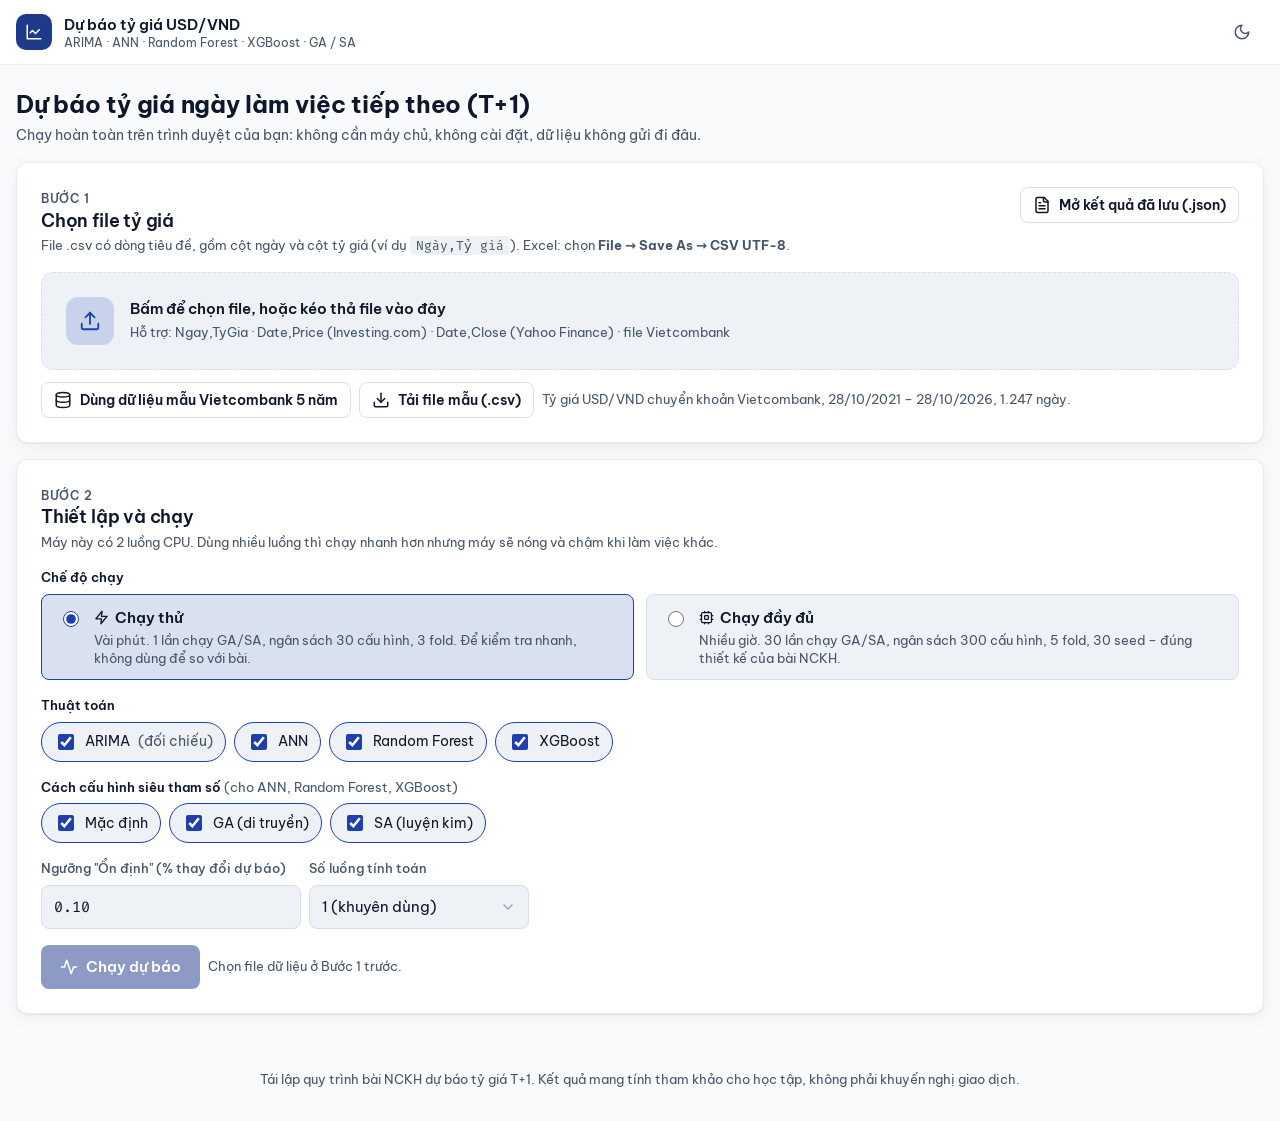
==== commit 30dd0f75: "Web: nhúng dữ liệu mẫu Vietcombank 5 năm, nút dùng thử và tải file mẫu Co-Authored-By: Claude Opus 5" ====
--- a/docs/index.html
+++ b/docs/index.html
@@ -559,6 +559,15 @@
       <span><b id="vung-tha-chu">Bấm để chọn file, hoặc kéo thả file vào đây</b>
         <span class="muted" id="vung-tha-phu">Hỗ trợ: Ngay,TyGia · Date,Price (Investing.com) · Date,Close (Yahoo Finance) · file Vietcombank</span></span>
     </label>
+    <div class="hang-nut" style="margin-top:12px">
+      <button class="nut nut-vien nut-nho" type="button" id="nut-du-lieu-mau">
+        <svg class="icon" aria-hidden="true"><use href="#i-database"/></svg> Dùng dữ liệu mẫu Vietcombank 5 năm
+      </button>
+      <button class="nut nut-vien nut-nho" type="button" id="nut-tai-mau">
+        <svg class="icon" aria-hidden="true"><use href="#i-download"/></svg> Tải file mẫu (.csv)
+      </button>
+      <span class="muted" style="font-size:13px;align-self:center">Tỷ giá USD/VND chuyển khoản Vietcombank, 28/10/2021 – 28/10/2026, 1.247 ngày.</span>
+    </div>
     <div id="thong-tin-file" class="xep-doc" style="margin-top:16px" hidden></div>
   </section>
 
@@ -681,6 +690,1256 @@
 
 <div class="o-goi-y" id="o-goi-y" role="tooltip" hidden></div>
 
+<script type="text/plain" id="du-lieu-mau" data-ten="tygia_USDVND_Vietcombank_chuyenkhoan_5nam.csv">
+Ngày,Tỷ giá
+2021-10-28,22655
+2021-10-29,22650
+2021-11-01,22650
+2021-11-02,22650
+2021-11-03,22630
+2021-11-04,22580
+2021-11-05,22570
+2021-11-08,22560
+2021-11-09,22560
+2021-11-10,22560
+2021-11-11,22545
+2021-11-12,22545
+2021-11-15,22550
+2021-11-16,22550
+2021-11-17,22550
+2021-11-18,22550
+2021-11-19,22555
+2021-11-22,22570
+2021-11-23,22575
+2021-11-24,22585
+2021-11-25,22575
+2021-11-26,22575
+2021-11-29,22590
+2021-11-30,22600
+2021-12-01,22610
+2021-12-02,22630
+2021-12-03,22700
+2021-12-06,22980
+2021-12-07,22960
+2021-12-08,22840
+2021-12-09,22860
+2021-12-10,22860
+2021-12-13,22850
+2021-12-14,22870
+2021-12-15,22900
+2021-12-16,22880
+2021-12-17,22820
+2021-12-20,22790
+2021-12-21,22760
+2021-12-22,22810
+2021-12-23,22815
+2021-12-24,22730
+2021-12-27,22650
+2021-12-28,22700
+2021-12-29,22700
+2021-12-30,22640
+2021-12-31,22640
+2022-01-04,22640
+2022-01-05,22620
+2022-01-06,22620
+2022-01-07,22570
+2022-01-10,22540
+2022-01-11,22560
+2022-01-12,22560
+2022-01-13,22560
+2022-01-14,22570
+2022-01-17,22570
+2022-01-18,22590
+2022-01-19,22560
+2022-01-20,22500
+2022-01-21,22480
+2022-01-24,22530
+2022-01-25,22500
+2022-01-26,22490
+2022-01-27,22500
+2022-01-28,22500
+2022-02-07,22530
+2022-02-08,22600
+2022-02-09,22550
+2022-02-10,22540
+2022-02-11,22550
+2022-02-14,22580
+2022-02-15,22610
+2022-02-16,22620
+2022-02-17,22650
+2022-02-18,22700
+2022-02-21,22650
+2022-02-22,22660
+2022-02-23,22680
+2022-02-24,22680
+2022-02-25,22680
+2022-02-28,22670
+2022-03-01,22670
+2022-03-02,22700
+2022-03-03,22700
+2022-03-04,22700
+2022-03-07,22710
+2022-03-08,22710
+2022-03-09,22710
+2022-03-10,22700
+2022-03-11,22730
+2022-03-14,22750
+2022-03-15,22750
+2022-03-16,22740
+2022-03-17,22740
+2022-03-18,22720
+2022-03-21,22730
+2022-03-22,22735
+2022-03-23,22740
+2022-03-24,22735
+2022-03-25,22730
+2022-03-28,22735
+2022-03-29,22740
+2022-03-30,22720
+2022-03-31,22700
+2022-04-01,22700
+2022-04-04,22700
+2022-04-05,22730
+2022-04-06,22730
+2022-04-07,22720
+2022-04-08,22720
+2022-04-12,22745
+2022-04-13,22740
+2022-04-14,22760
+2022-04-15,22760
+2022-04-18,22780
+2022-04-19,22815
+2022-04-20,22825
+2022-04-21,22825
+2022-04-22,22830
+2022-04-25,22840
+2022-04-26,22840
+2022-04-27,22825
+2022-04-28,22810
+2022-04-29,22815
+2022-05-04,22830
+2022-05-05,22810
+2022-05-06,22810
+2022-05-09,22815
+2022-05-10,22795
+2022-05-11,22920
+2022-05-12,22950
+2022-05-13,22950
+2022-05-16,22950
+2022-05-17,22990
+2022-05-18,23000
+2022-05-19,23025
+2022-05-20,23030
+2022-05-23,23035
+2022-05-24,23070
+2022-05-25,23070
+2022-05-26,23060
+2022-05-27,23060
+2022-05-30,23050
+2022-05-31,23050
+2022-06-01,23060
+2022-06-02,23070
+2022-06-03,23060
+2022-06-06,23055
+2022-06-07,23045
+2022-06-08,23050
+2022-06-09,23030
+2022-06-10,23030
+2022-06-13,23060
+2022-06-14,23090
+2022-06-15,23080
+2022-06-16,23090
+2022-06-17,23100
+2022-06-20,23100
+2022-06-21,23100
+2022-06-22,23105
+2022-06-23,23110
+2022-06-24,23110
+2022-06-27,23110
+2022-06-28,23110
+2022-06-29,23100
+2022-06-30,23135
+2022-07-01,23160
+2022-07-04,23190
+2022-07-05,23210
+2022-07-06,23225
+2022-07-07,23210
+2022-07-08,23220
+2022-07-11,23210
+2022-07-12,23240
+2022-07-13,23250
+2022-07-14,23265
+2022-07-15,23300
+2022-07-18,23310
+2022-07-19,23290
+2022-07-20,23280
+2022-07-21,23280
+2022-07-22,23270
+2022-07-25,23250
+2022-07-26,23215
+2022-07-27,23230
+2022-07-28,23240
+2022-07-29,23200
+2022-08-01,23210
+2022-08-02,23220
+2022-08-03,23250
+2022-08-04,23260
+2022-08-05,23250
+2022-08-08,23250
+2022-08-09,23250
+2022-08-10,23250
+2022-08-11,23250
+2022-08-12,23250
+2022-08-15,23260
+2022-08-16,23260
+2022-08-17,23265
+2022-08-18,23260
+2022-08-19,23265
+2022-08-22,23265
+2022-08-23,23290
+2022-08-24,23330
+2022-08-25,23280
+2022-08-26,23290
+2022-08-29,23270
+2022-08-30,23290
+2022-08-31,23320
+2022-09-05,23400
+2022-09-06,23400
+2022-09-07,23460
+2022-09-08,23390
+2022-09-09,23410
+2022-09-12,23390
+2022-09-13,23410
+2022-09-14,23450
+2022-09-15,23460
+2022-09-16,23515
+2022-09-19,23530
+2022-09-20,23530
+2022-09-21,23545
+2022-09-22,23565
+2022-09-23,23565
+2022-09-26,23590
+2022-09-27,23595
+2022-09-28,23610
+2022-09-29,23670
+2022-09-30,23730
+2022-10-03,23760
+2022-10-04,23750
+2022-10-05,23740
+2022-10-06,23735
+2022-10-07,23740
+2022-10-10,23740
+2022-10-11,23790
+2022-10-12,23800
+2022-10-13,23920
+2022-10-14,23950
+2022-10-17,24160
+2022-10-18,24270
+2022-10-19,24350
+2022-10-20,24390
+2022-10-21,24590
+2022-10-24,24605
+2022-10-25,24608
+2022-10-26,24602
+2022-10-27,24597
+2022-10-28,24597
+2022-10-31,24599
+2022-11-01,24601
+2022-11-02,24592
+2022-11-03,24591
+2022-11-04,24597
+2022-11-07,24634
+2022-11-08,24722
+2022-11-09,24722
+2022-11-10,24720
+2022-11-11,24660
+2022-11-14,24605
+2022-11-15,24610
+2022-11-16,24610
+2022-11-17,24610
+2022-11-18,24608
+2022-11-21,24607
+2022-11-22,24657
+2022-11-23,24655
+2022-11-24,24654
+2022-11-25,24600
+2022-11-28,24600
+2022-11-29,24610
+2022-11-30,24520
+2022-12-01,24360
+2022-12-02,23960
+2022-12-05,23790
+2022-12-06,23900
+2022-12-07,23740
+2022-12-08,23600
+2022-12-09,23420
+2022-12-12,23560
+2022-12-13,23470
+2022-12-14,23370
+2022-12-15,23350
+2022-12-16,23440
+2022-12-19,23540
+2022-12-20,23600
+2022-12-21,23580
+2022-12-22,23540
+2022-12-23,23430
+2022-12-26,23480
+2022-12-27,23430
+2022-12-28,23430
+2022-12-29,23460
+2022-12-30,23410
+2023-01-03,23370
+2023-01-04,23350
+2023-01-05,23340
+2023-01-06,23310
+2023-01-09,23300
+2023-01-10,23300
+2023-01-11,23290
+2023-01-12,23290
+2023-01-13,23290
+2023-01-16,23290
+2023-01-17,23280
+2023-01-18,23280
+2023-01-19,23280
+2023-01-27,23290
+2023-01-30,23280
+2023-01-31,23280
+2023-02-01,23280
+2023-02-02,23280
+2023-02-03,23280
+2023-02-06,23300
+2023-02-07,23450
+2023-02-08,23430
+2023-02-09,23390
+2023-02-10,23405
+2023-02-13,23430
+2023-02-14,23430
+2023-02-15,23450
+2023-02-16,23500
+2023-02-17,23640
+2023-02-20,23560
+2023-02-21,23540
+2023-02-22,23610
+2023-02-23,23650
+2023-02-24,23630
+2023-02-27,23650
+2023-02-28,23600
+2023-03-01,23580
+2023-03-02,23535
+2023-03-03,23550
+2023-03-06,23530
+2023-03-07,23490
+2023-03-08,23540
+2023-03-09,23535
+2023-03-10,23500
+2023-03-13,23400
+2023-03-14,23400
+2023-03-15,23410
+2023-03-16,23410
+2023-03-17,23410
+2023-03-20,23410
+2023-03-21,23410
+2023-03-22,23350
+2023-03-23,23330
+2023-03-24,23340
+2023-03-27,23340
+2023-03-28,23320
+2023-03-29,23310
+2023-03-30,23300
+2023-03-31,23290
+2023-04-03,23310
+2023-04-04,23295
+2023-04-05,23280
+2023-04-06,23280
+2023-04-07,23280
+2023-04-10,23280
+2023-04-11,23290
+2023-04-12,23290
+2023-04-13,23270
+2023-04-14,23280
+2023-04-17,23320
+2023-04-18,23360
+2023-04-19,23305
+2023-04-20,23320
+2023-04-21,23320
+2023-04-24,23310
+2023-04-25,23310
+2023-04-26,23310
+2023-04-27,23290
+2023-04-28,23290
+2023-05-04,23280
+2023-05-05,23280
+2023-05-08,23290
+2023-05-09,23290
+2023-05-10,23300
+2023-05-11,23300
+2023-05-12,23300
+2023-05-15,23280
+2023-05-16,23280
+2023-05-17,23285
+2023-05-18,23280
+2023-05-19,23320
+2023-05-22,23275
+2023-05-23,23290
+2023-05-24,23320
+2023-05-25,23300
+2023-05-26,23320
+2023-05-29,23310
+2023-05-30,23315
+2023-05-31,23325
+2023-06-01,23310
+2023-06-02,23310
+2023-06-05,23330
+2023-06-06,23320
+2023-06-07,23320
+2023-06-08,23320
+2023-06-09,23310
+2023-06-12,23300
+2023-06-13,23320
+2023-06-14,23330
+2023-06-15,23360
+2023-06-16,23360
+2023-06-19,23350
+2023-06-20,23350
+2023-06-21,23340
+2023-06-22,23340
+2023-06-23,23350
+2023-06-26,23360
+2023-06-27,23370
+2023-06-28,23380
+2023-06-29,23390
+2023-06-30,23410
+2023-07-03,23480
+2023-07-04,23520
+2023-07-05,23580
+2023-07-06,23560
+2023-07-07,23470
+2023-07-10,23480
+2023-07-11,23520
+2023-07-12,23510
+2023-07-13,23475
+2023-07-14,23470
+2023-07-17,23460
+2023-07-18,23470
+2023-07-19,23465
+2023-07-20,23470
+2023-07-21,23480
+2023-07-24,23485
+2023-07-25,23490
+2023-07-26,23495
+2023-07-27,23500
+2023-07-28,23520
+2023-07-31,23515
+2023-08-01,23520
+2023-08-02,23555
+2023-08-03,23580
+2023-08-04,23550
+2023-08-07,23550
+2023-08-08,23555
+2023-08-09,23570
+2023-08-10,23570
+2023-08-11,23570
+2023-08-14,23650
+2023-08-15,23800
+2023-08-16,23785
+2023-08-17,23700
+2023-08-18,23630
+2023-08-21,23630
+2023-08-22,23730
+2023-08-23,23800
+2023-08-24,23810
+2023-08-25,23810
+2023-08-28,23920
+2023-08-29,24010
+2023-08-30,23975
+2023-08-31,23900
+2023-09-05,23900
+2023-09-06,23880
+2023-09-07,23880
+2023-09-08,23920
+2023-09-11,23885
+2023-09-12,23920
+2023-09-13,23980
+2023-09-14,24045
+2023-09-15,24085
+2023-09-18,24190
+2023-09-19,24205
+2023-09-20,24140
+2023-09-21,24120
+2023-09-22,24190
+2023-09-25,24195
+2023-09-26,24200
+2023-09-27,24200
+2023-09-28,24220
+2023-09-29,24120
+2023-10-02,24150
+2023-10-03,24210
+2023-10-04,24240
+2023-10-05,24220
+2023-10-06,24210
+2023-10-09,24210
+2023-10-10,24245
+2023-10-11,24265
+2023-10-12,24270
+2023-10-13,24275
+2023-10-16,24290
+2023-10-17,24328
+2023-10-18,24350
+2023-10-19,24370
+2023-10-20,24360
+2023-10-23,24420
+2023-10-24,24390
+2023-10-25,24380
+2023-10-26,24420
+2023-10-27,24390
+2023-10-30,24385
+2023-10-31,24390
+2023-11-01,24410
+2023-11-02,24410
+2023-11-03,24350
+2023-11-06,24160
+2023-11-07,24150
+2023-11-08,24190
+2023-11-09,24190
+2023-11-10,24130
+2023-11-13,24200
+2023-11-14,24190
+2023-11-15,24100
+2023-11-16,24115
+2023-11-17,24075
+2023-11-20,24005
+2023-11-21,23950
+2023-11-22,24015
+2023-11-23,24050
+2023-11-24,24080
+2023-11-27,24075
+2023-11-28,24080
+2023-11-29,24045
+2023-11-30,24090
+2023-12-01,24110
+2023-12-04,24065
+2023-12-05,24090
+2023-12-06,24095
+2023-12-07,24090
+2023-12-08,24050
+2023-12-11,24060
+2023-12-12,24090
+2023-12-13,24080
+2023-12-14,24080
+2023-12-15,24070
+2023-12-18,24140
+2023-12-19,24175
+2023-12-20,24170
+2023-12-21,24160
+2023-12-22,24060
+2023-12-25,24060
+2023-12-26,24130
+2023-12-27,24140
+2023-12-28,24060
+2023-12-29,24080
+2024-01-02,24155
+2024-01-03,24180
+2024-01-04,24190
+2024-01-05,24190
+2024-01-08,24175
+2024-01-09,24185
+2024-01-10,24215
+2024-01-11,24295
+2024-01-12,24290
+2024-01-15,24295
+2024-01-16,24370
+2024-01-17,24360
+2024-01-18,24385
+2024-01-19,24375
+2024-01-22,24365
+2024-01-23,24390
+2024-01-24,24430
+2024-01-25,24430
+2024-01-26,24425
+2024-01-29,24375
+2024-01-30,24235
+2024-01-31,24255
+2024-02-01,24240
+2024-02-02,24160
+2024-02-05,24200
+2024-02-06,24190
+2024-02-07,24230
+2024-02-15,24270
+2024-02-16,24340
+2024-02-19,24360
+2024-02-20,24360
+2024-02-21,24340
+2024-02-22,24420
+2024-02-23,24450
+2024-02-26,24500
+2024-02-27,24460
+2024-02-28,24450
+2024-02-29,24480
+2024-03-01,24470
+2024-03-04,24500
+2024-03-05,24510
+2024-03-06,24520
+2024-03-07,24530
+2024-03-08,24500
+2024-03-11,24450
+2024-03-12,24460
+2024-03-13,24480
+2024-03-14,24530
+2024-03-15,24550
+2024-03-18,24560
+2024-03-19,24590
+2024-03-20,24610
+2024-03-21,24610
+2024-03-22,24610
+2024-03-25,24590
+2024-03-26,24610
+2024-03-27,24610
+2024-03-28,24610
+2024-03-29,24630
+2024-04-01,24630
+2024-04-02,24710
+2024-04-03,24790
+2024-04-04,24770
+2024-04-05,24780
+2024-04-08,24790
+2024-04-09,24790
+2024-04-10,24790
+2024-04-11,24830
+2024-04-12,24840
+2024-04-15,24960
+2024-04-16,25008
+2024-04-17,25130
+2024-04-19,25163
+2024-04-22,25175
+2024-04-23,25178
+2024-04-24,25177
+2024-04-25,25167
+2024-04-26,25118
+2024-05-02,25144
+2024-05-03,25143
+2024-05-06,25157
+2024-05-07,25155
+2024-05-08,25161
+2024-05-09,25178
+2024-05-10,25184
+2024-05-13,25179
+2024-05-14,25182
+2024-05-15,25182
+2024-05-16,25152
+2024-05-17,25250
+2024-05-20,25259
+2024-05-21,25263
+2024-05-22,25266
+2024-05-23,25250
+2024-05-24,25277
+2024-05-27,25281
+2024-05-28,25268
+2024-05-29,25265
+2024-05-30,25250
+2024-05-31,25254
+2024-06-03,25234
+2024-06-04,25218
+2024-06-05,25213
+2024-06-06,25213
+2024-06-07,25213
+2024-06-10,25214
+2024-06-11,25222
+2024-06-12,25226
+2024-06-13,25217
+2024-06-14,25221
+2024-06-17,25231
+2024-06-18,25251
+2024-06-19,25249
+2024-06-20,25247
+2024-06-21,25248
+2024-06-24,25255
+2024-06-25,25245
+2024-06-26,25250
+2024-06-27,25257
+2024-06-28,25253
+2024-07-01,25244
+2024-07-02,25245
+2024-07-03,25250
+2024-07-04,25243
+2024-07-05,25238
+2024-07-08,25235
+2024-07-09,25234
+2024-07-10,25239
+2024-07-11,25245
+2024-07-12,25240
+2024-07-15,25237
+2024-07-16,25237
+2024-07-17,25168
+2024-07-18,25150
+2024-07-19,25158
+2024-07-22,25154
+2024-07-23,25157
+2024-07-24,25177
+2024-07-25,25120
+2024-07-26,25121
+2024-07-29,25115
+2024-07-30,25120
+2024-07-31,25080
+2024-08-01,25060
+2024-08-02,25040
+2024-08-05,24930
+2024-08-06,24980
+2024-08-07,24995
+2024-08-08,24980
+2024-08-09,24930
+2024-08-12,24940
+2024-08-13,24950
+2024-08-14,24850
+2024-08-15,24870
+2024-08-16,24890
+2024-08-19,24820
+2024-08-20,24740
+2024-08-21,24760
+2024-08-22,24780
+2024-08-23,24810
+2024-08-26,24710
+2024-08-27,24660
+2024-08-28,24680
+2024-08-29,24690
+2024-08-30,24690
+2024-09-04,24675
+2024-09-05,24580
+2024-09-06,24430
+2024-09-09,24500
+2024-09-10,24490
+2024-09-11,24385
+2024-09-12,24410
+2024-09-13,24390
+2024-09-16,24380
+2024-09-17,24430
+2024-09-18,24470
+2024-09-19,24410
+2024-09-20,24400
+2024-09-23,24460
+2024-09-24,24430
+2024-09-25,24410
+2024-09-26,24460
+2024-09-27,24420
+2024-09-30,24400
+2024-10-01,24430
+2024-10-02,24480
+2024-10-03,24580
+2024-10-04,24580
+2024-10-07,24670
+2024-10-08,24665
+2024-10-09,24665
+2024-10-10,24670
+2024-10-11,24640
+2024-10-14,24660
+2024-10-15,24765
+2024-10-16,24810
+2024-10-17,25010
+2024-10-18,24980
+2024-10-21,25070
+2024-10-22,25092
+2024-10-23,25220
+2024-10-24,25233
+2024-10-25,25197
+2024-10-28,25194
+2024-10-29,25164
+2024-10-30,25118
+2024-10-31,25090
+2024-11-01,25114
+2024-11-04,25125
+2024-11-05,25160
+2024-11-06,25170
+2024-11-07,25197
+2024-11-08,25130
+2024-11-11,25116
+2024-11-12,25160
+2024-11-13,25180
+2024-11-14,25184
+2024-11-15,25190
+2024-11-18,25200
+2024-11-19,25205
+2024-11-20,25200
+2024-11-21,25200
+2024-11-22,25200
+2024-11-25,25197
+2024-11-26,25200
+2024-11-27,25200
+2024-11-28,25175
+2024-11-29,25160
+2024-12-02,25149
+2024-12-03,25170
+2024-12-04,25172
+2024-12-05,25176
+2024-12-06,25164
+2024-12-09,25157
+2024-12-10,25170
+2024-12-11,25165
+2024-12-12,25171
+2024-12-13,25177
+2024-12-16,25185
+2024-12-17,25183
+2024-12-18,25191
+2024-12-19,25219
+2024-12-20,25240
+2024-12-23,25230
+2024-12-24,25223
+2024-12-25,25236
+2024-12-26,25225
+2024-12-27,25238
+2024-12-30,25243
+2024-12-31,25251
+2025-01-02,25259
+2025-01-03,25250
+2025-01-06,25253
+2025-01-07,25208
+2025-01-08,25186
+2025-01-09,25194
+2025-01-10,25198
+2025-01-13,25200
+2025-01-14,25203
+2025-01-15,25194
+2025-01-16,25189
+2025-01-17,25150
+2025-01-20,25140
+2025-01-21,25090
+2025-01-22,24960
+2025-01-23,24960
+2025-01-24,24800
+2025-02-03,25140
+2025-02-04,25000
+2025-02-05,24980
+2025-02-06,25090
+2025-02-07,25110
+2025-02-10,25200
+2025-02-11,25340
+2025-02-12,25380
+2025-02-13,25300
+2025-02-14,25220
+2025-02-17,25280
+2025-02-18,25340
+2025-02-19,25340
+2025-02-20,25350
+2025-02-21,25320
+2025-02-24,25310
+2025-02-25,25330
+2025-02-26,25360
+2025-02-27,25380
+2025-02-28,25370
+2025-03-03,25420
+2025-03-04,25390
+2025-03-05,25320
+2025-03-06,25300
+2025-03-07,25330
+2025-03-10,25340
+2025-03-11,25290
+2025-03-12,25280
+2025-03-13,25320
+2025-03-14,25350
+2025-03-17,25360
+2025-03-18,25350
+2025-03-19,25370
+2025-03-20,25380
+2025-03-21,25400
+2025-03-24,25450
+2025-03-25,25450
+2025-03-26,25390
+2025-03-27,25390
+2025-03-28,25400
+2025-03-31,25380
+2025-04-01,25460
+2025-04-02,25460
+2025-04-03,25620
+2025-04-04,25600
+2025-04-08,25780
+2025-04-09,25822
+2025-04-10,25610
+2025-04-11,25560
+2025-04-14,25640
+2025-04-15,25650
+2025-04-16,25650
+2025-04-17,25700
+2025-04-18,25760
+2025-04-21,25700
+2025-04-22,25755
+2025-04-23,25781
+2025-04-24,25814
+2025-04-25,25835
+2025-04-28,25810
+2025-04-29,25820
+2025-05-05,25780
+2025-05-06,25790
+2025-05-07,25770
+2025-05-08,25790
+2025-05-09,25780
+2025-05-12,25780
+2025-05-13,25780
+2025-05-14,25760
+2025-05-15,25750
+2025-05-16,25750
+2025-05-19,25760
+2025-05-20,25780
+2025-05-21,25780
+2025-05-22,25790
+2025-05-23,25770
+2025-05-26,25730
+2025-05-27,25740
+2025-05-28,25780
+2025-05-29,25840
+2025-05-30,25840
+2025-06-02,25840
+2025-06-03,25870
+2025-06-04,25894
+2025-06-05,25884
+2025-06-06,25860
+2025-06-09,25860
+2025-06-10,25840
+2025-06-11,25840
+2025-06-12,25850
+2025-06-13,25863
+2025-06-16,25882
+2025-06-17,25887
+2025-06-18,25883
+2025-06-19,25916
+2025-06-20,25922
+2025-06-23,25999
+2025-06-24,25990
+2025-06-25,25987
+2025-06-26,25930
+2025-06-27,25910
+2025-06-30,25940
+2025-07-01,25950
+2025-07-02,25963
+2025-07-03,26005
+2025-07-04,25990
+2025-07-07,25970
+2025-07-08,25945
+2025-07-09,25960
+2025-07-10,25930
+2025-07-11,25930
+2025-07-14,25930
+2025-07-15,25950
+2025-07-16,25970
+2025-07-17,25970
+2025-07-18,25980
+2025-07-21,25980
+2025-07-22,25960
+2025-07-23,25960
+2025-07-24,25960
+2025-07-25,25960
+2025-07-28,26010
+2025-07-29,26040
+2025-07-30,26030
+2025-07-31,26020
+2025-08-01,26030
+2025-08-04,26010
+2025-08-05,26060
+2025-08-06,26060
+2025-08-07,26040
+2025-08-08,26040
+2025-08-11,26040
+2025-08-12,26090
+2025-08-13,26090
+2025-08-14,26080
+2025-08-15,26090
+2025-08-18,26110
+2025-08-19,26130
+2025-08-20,26160
+2025-08-21,26216
+2025-08-22,26160
+2025-08-25,26120
+2025-08-26,26170
+2025-08-27,26176
+2025-08-28,26171
+2025-08-29,26162
+2025-09-03,26188
+2025-09-04,26190
+2025-09-05,26190
+2025-09-08,26217
+2025-09-09,26207
+2025-09-10,26192
+2025-09-11,26202
+2025-09-12,26196
+2025-09-15,26196
+2025-09-16,26188
+2025-09-17,26177
+2025-09-18,26185
+2025-09-19,26205
+2025-09-22,26218
+2025-09-23,26228
+2025-09-24,26225
+2025-09-25,26230
+2025-09-26,26213
+2025-09-29,26211
+2025-09-30,26206
+2025-10-01,26226
+2025-10-02,26215
+2025-10-03,26200
+2025-10-06,26183
+2025-10-07,26178
+2025-10-08,26169
+2025-10-09,26166
+2025-10-10,26144
+2025-10-13,26147
+2025-10-14,26149
+2025-10-15,26159
+2025-10-16,26154
+2025-10-17,26146
+2025-10-20,26146
+2025-10-21,26153
+2025-10-22,26153
+2025-10-23,26152
+2025-10-24,26112
+2025-10-27,26111
+2025-10-28,26109
+2025-10-29,26105
+2025-10-30,26135
+2025-10-31,26107
+2025-11-03,26107
+2025-11-04,26129
+2025-11-05,26131
+2025-11-06,26115
+2025-11-07,26118
+2025-11-10,26101
+2025-11-11,26113
+2025-11-12,26125
+2025-11-13,26141
+2025-11-14,26158
+2025-11-17,26156
+2025-11-18,26168
+2025-11-19,26168
+2025-11-20,26166
+2025-11-21,26172
+2025-11-24,26181
+2025-11-25,26183
+2025-11-26,26183
+2025-11-27,26189
+2025-11-28,26162
+2025-12-01,26163
+2025-12-02,26170
+2025-12-03,26170
+2025-12-04,26169
+2025-12-05,26168
+2025-12-08,26169
+2025-12-09,26172
+2025-12-10,26172
+2025-12-11,26141
+2025-12-12,26125
+2025-12-15,26121
+2025-12-16,26118
+2025-12-17,26123
+2025-12-18,26128
+2025-12-19,26125
+2025-12-22,26126
+2025-12-23,26123
+2025-12-24,26123
+2025-12-25,26089
+2025-12-26,26084
+2025-12-29,26081
+2025-12-30,26080
+2025-12-31,26077
+2026-01-02,26077
+2026-01-05,26080
+2026-01-06,26078
+2026-01-07,26078
+2026-01-08,26081
+2026-01-09,26083
+2026-01-12,26085
+2026-01-13,26085
+2026-01-14,26091
+2026-01-15,26091
+2026-01-16,26087
+2026-01-19,26088
+2026-01-20,26086
+2026-01-21,26080
+2026-01-22,26081
+2026-01-23,26061
+2026-01-26,26008
+2026-01-27,25970
+2026-01-28,25900
+2026-01-29,25840
+2026-01-30,25750
+2026-02-02,25820
+2026-02-03,25820
+2026-02-04,25820
+2026-02-05,25790
+2026-02-06,25760
+2026-02-09,25720
+2026-02-10,25680
+2026-02-11,25780
+2026-02-12,25780
+2026-02-13,25780
+2026-02-23,25910
+2026-02-24,25985
+2026-02-25,25929
+2026-02-26,25880
+2026-02-27,25850
+2026-03-02,25989
+2026-03-03,25998
+2026-03-04,26004
+2026-03-05,26027
+2026-03-06,26029
+2026-03-09,26071
+2026-03-10,26015
+2026-03-11,26031
+2026-03-12,26074
+2026-03-13,26078
+2026-03-16,26081
+2026-03-17,26081
+2026-03-18,26080
+2026-03-19,26085
+2026-03-20,26099
+2026-03-23,26104
+2026-03-24,26144
+2026-03-25,26139
+2026-03-26,26137
+2026-03-27,26135
+2026-03-30,26135
+2026-03-31,26137
+2026-04-01,26140
+2026-04-02,26142
+2026-04-03,26142
+2026-04-06,26141
+2026-04-07,26143
+2026-04-08,26141
+2026-04-09,26117
+2026-04-10,26130
+2026-04-13,26141
+2026-04-14,26141
+2026-04-15,26138
+2026-04-16,26127
+2026-04-17,26127
+2026-04-20,26128
+2026-04-21,26127
+2026-04-22,26125
+2026-04-23,26130
+2026-04-24,26138
+2026-04-28,26136
+2026-04-29,26138
+2026-05-04,26137
+2026-05-05,26126
+2026-05-06,26128
+2026-05-07,26118
+2026-05-08,26117
+2026-05-11,26123
+2026-05-12,26129
+2026-05-13,26129
+2026-05-14,26132
+2026-05-15,26137
+2026-05-18,26137
+2026-05-19,26149
+2026-05-20,26161
+2026-05-21,26161
+2026-05-22,26160
+2026-05-25,26162
+2026-05-26,26164
+2026-05-27,26143
+2026-05-28,26143
+2026-05-29,26115
+2026-06-01,26114
+2026-06-02,26118
+2026-06-03,26122
+2026-06-04,26122
+2026-06-05,26124
+2026-06-08,26127
+2026-06-09,26128
+2026-06-10,26130
+2026-06-11,26130
+2026-06-12,26122
+2026-06-15,26103
+2026-06-16,26103
+2026-06-17,26113
+2026-06-18,26111
+2026-06-19,26120
+2026-06-22,26122
+2026-06-23,26128
+2026-06-24,26131
+2026-06-25,26136
+2026-06-26,26114
+2026-06-29,26121
+2026-06-30,26106
+2026-07-01,26106
+2026-07-02,26105
+2026-07-03,26103
+2026-07-06,26102
+2026-07-07,26102
+2026-07-08,26106
+2026-07-09,26111
+2026-07-10,26090
+2026-07-13,26080
+2026-07-14,26070
+2026-07-15,26070
+2026-07-16,26070
+2026-07-17,26110
+2026-07-20,26110
+2026-07-21,26130
+2026-07-22,26120
+2026-07-23,26120
+2026-07-24,26130
+2026-07-27,26140
+2026-07-28,26145
+2026-07-29,26135
+2026-07-30,26110
+2026-07-31,26110
+2026-08-03,26100
+2026-08-04,26080
+2026-08-05,26080
+2026-08-06,26040
+2026-08-07,26030
+2026-08-10,25970
+2026-08-11,25940
+2026-08-12,25890
+2026-08-13,25870
+2026-08-14,25950
+2026-08-17,26020
+2026-08-18,26000
+2026-08-19,25990
+2026-08-20,25930
+2026-08-21,25900
+2026-08-24,25980
+2026-08-25,25930
+2026-08-26,25920
+2026-08-27,25890
+2026-08-28,25880
+2026-09-03,25880
+2026-09-04,25875
+2026-09-07,25830
+2026-09-08,25780
+2026-09-09,25710
+2026-09-10,25730
+2026-09-11,25730
+2026-09-14,25800
+2026-09-15,25750
+2026-09-16,25800
+2026-09-17,25825
+2026-09-18,25830
+2026-09-21,25820
+2026-09-22,25830
+2026-09-23,25810
+2026-09-24,25800
+2026-09-25,25790
+2026-09-28,25780
+2026-09-29,25780
+2026-09-30,25780
+2026-10-01,25800
+2026-10-02,25790
+2026-10-05,25810
+2026-10-06,25800
+2026-10-07,25790
+2026-10-08,25720
+2026-10-09,25690
+2026-10-12,25740
+2026-10-13,25720
+2026-10-14,25710
+2026-10-15,25680
+2026-10-16,25700
+2026-10-19,25720
+2026-10-20,25680
+2026-10-21,25670
+2026-10-22,25660
+2026-10-23,25640
+2026-10-26,25670
+2026-10-27,25640
+2026-10-28,25640
+</script>
 <script type="text/plain" id="worker-src">
 /* Bộ máy dự báo chạy trong trình duyệt – phần 1: tiện ích, đọc và làm sạch dữ liệu, thống kê, kiểm định tính dừng.
    Chuyển từ forecast_engine/ (Python). Mọi tham số lấy từ CONFIG bên dưới (= forecast_engine/run_config.py). */
@@ -5341,6 +6600,13 @@
   updateRunButton();
 }
 
+// Dữ liệu mẫu nhúng sẵn trong trang
+const sampleEl = $("#du-lieu-mau");
+const sampleFile = () => new File([sampleEl.textContent.trim() + "\n"], sampleEl.dataset.ten, { type: "text/csv" });
+$("#nut-du-lieu-mau").addEventListener("click", () => loadFile(sampleFile()));
+$("#nut-tai-mau").addEventListener("click", () => save(sampleEl.dataset.ten, "\uFEFF" + sampleEl.textContent.trim() + "\n", "text/csv"));
+if (window.__ARTIFACT__) $("#nut-tai-mau").hidden = true;
+
 // ======================================================================== Bước 2: thiết lập
 
 const form = $("#form-chay");
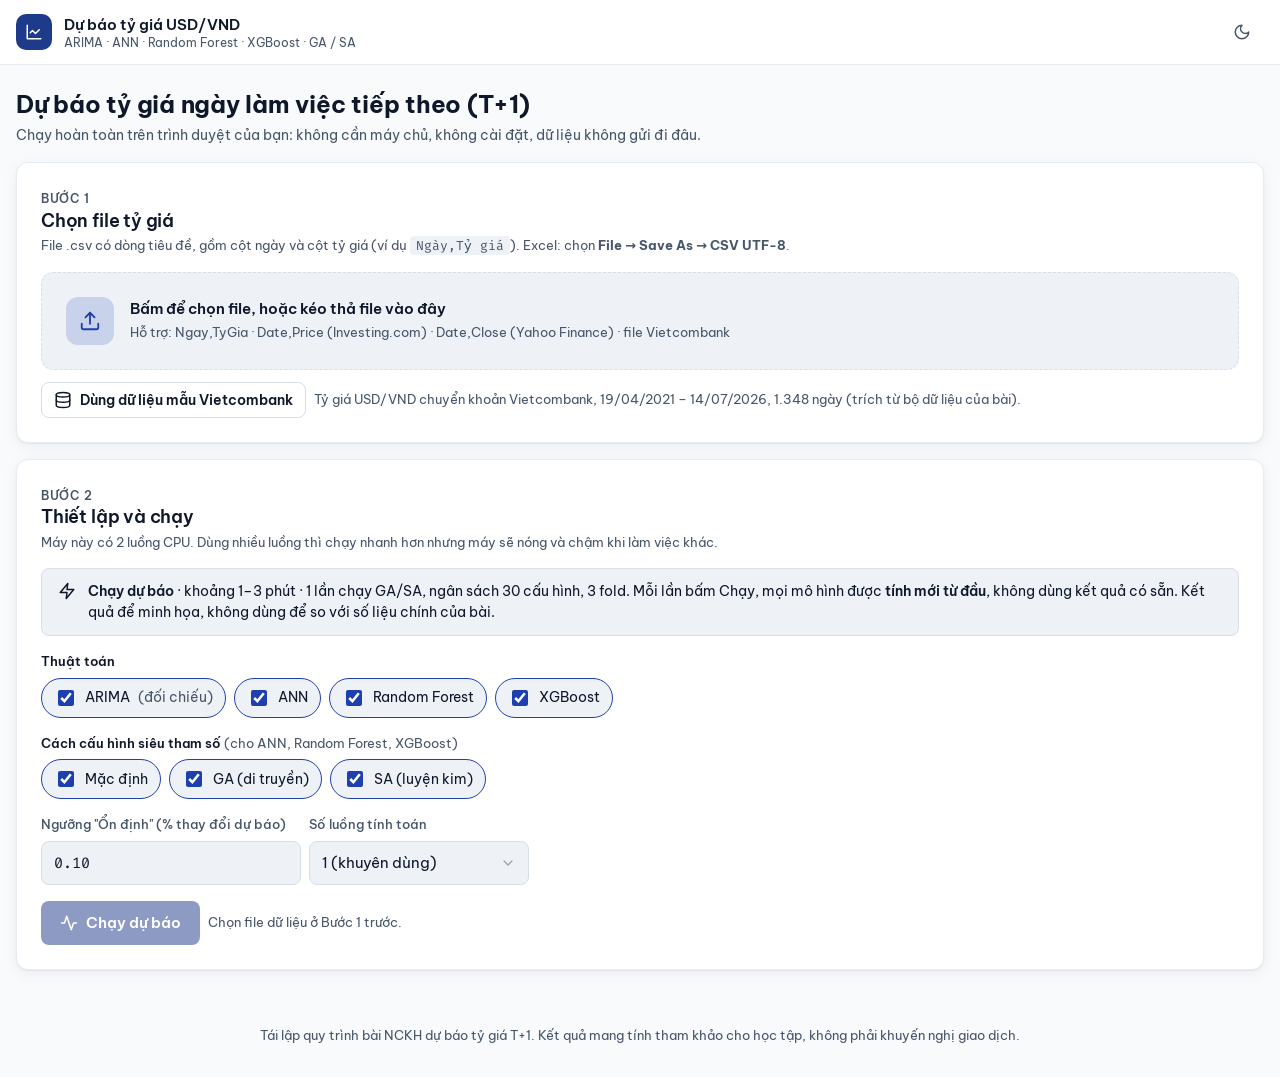
==== commit d2bb221e: "Đưa bản thử lên link chính: Chạy dự báo ~1,5 phút, thanh chạy 12 bước, so sánh với thực tế docs/inde" ====
--- a/docs/index.html
+++ b/docs/index.html
@@ -477,6 +477,69 @@
 .chi-link { display: none; }
 body.ban-link .chi-link { display: block; flex-basis: 100%; }
 body.ban-link [data-tai] { display: none; }
+
+/* Thuyết minh trong lúc chạy: tóm tắt công cụ + giải thích từng bước */
+.cong-cu-tom-tat { display: grid; grid-template-columns: 1fr auto 1fr auto 1fr; gap: var(--s3); align-items: center; margin: var(--s4) 0; }
+.cong-cu-tom-tat > div { display: grid; gap: 4px; padding: var(--s3) var(--s4); border-radius: var(--r-ctl); background: var(--surface-2);
+  border: 1px solid var(--border-soft); height: 100%; }
+.cong-cu-tom-tat b { font-size: 15px; }
+.cong-cu-tom-tat span:not(.nhan-muc) { font-size: 13px; color: var(--text-muted); line-height: 1.45; }
+.cong-cu-tom-tat .mui-ten { transform: rotate(-90deg); color: var(--text-muted); }
+.tien-trinh-luoi { display: grid; grid-template-columns: minmax(0, 3fr) minmax(0, 2fr); gap: var(--s4); align-items: start; }
+.tien-trinh-luoi .stepper { margin-top: 0; }
+.thuyet-minh { position: sticky; top: 80px; display: grid; gap: var(--s3); padding: var(--s4) var(--s5); border-radius: var(--r-card);
+  border: 1px solid color-mix(in srgb, var(--primary) 45%, var(--border)); background: color-mix(in srgb, var(--primary) 6%, var(--surface)); }
+.tm-dau { display: flex; align-items: center; justify-content: space-between; gap: var(--s2); }
+.tm-nut { display: flex; gap: 4px; }
+.thuyet-minh h3 { font-size: 19px; text-wrap: balance; }
+.tm-noi-dung { display: grid; gap: var(--s3); font-size: 15.5px; line-height: 1.6; }
+.tm-noi-dung p { margin: 0; }
+.tm-noi-dung ul { margin: 0; padding-left: 20px; display: grid; gap: 6px; }
+.tm-noi-dung .vi-du { font-size: 14px; color: var(--text-muted); border-left: 3px solid var(--border); padding-left: var(--s3); }
+.tm-noi-dung .so-lieu-song { font: 500 13.5px/1.5 var(--font-data); color: var(--text); background: var(--surface); border-radius: 8px; padding: 8px 10px; overflow-wrap: anywhere; }
+.buoc[data-buoc] { cursor: pointer; }
+.buoc.dang-xem { outline: 2px solid var(--primary); outline-offset: -1px; }
+@media (max-width: 1080px) {
+  .tien-trinh-luoi { grid-template-columns: minmax(0, 1fr); }
+  .thuyet-minh { position: static; order: -1; }
+  .cong-cu-tom-tat { grid-template-columns: minmax(0, 1fr); }
+  .cong-cu-tom-tat .mui-ten { transform: none; justify-self: center; }
+}
+@media print { .thuyet-minh, .cong-cu-tom-tat { display: none; } }
+.vung-tha > span:last-child { min-width: 0; }
+.vung-tha b { overflow-wrap: anywhere; }
+
+.the-dau > div { min-width: 0; }
+.nhan-muc { overflow-wrap: anywhere; flex-wrap: wrap; }
+
+/* Thanh chạy 12 bước: dính ở đầu màn hình khi đang chạy, chữ to để trình chiếu */
+.thanh-chay { position: sticky; top: 64px; z-index: 15; display: grid; gap: var(--s3); margin: var(--s4) calc(-1 * var(--s5)) 0;
+  padding: var(--s4) var(--s5); background: var(--surface); border-block: 1px solid var(--border-soft); box-shadow: var(--shadow); }
+.tc-dau { display: flex; flex-wrap: wrap; gap: var(--s5); align-items: baseline; font-size: 14px; color: var(--text-muted); }
+.tc-dau > b { font: 700 28px var(--font-data); color: var(--text); }
+.tc-dau span b { color: var(--text); font-family: var(--font-data); }
+.tc-doan { list-style: none; margin: 0; padding: 0; display: grid; grid-template-columns: repeat(12, minmax(0, 1fr)); gap: 4px; }
+.tc-doan li { display: grid; gap: 4px; justify-items: center; }
+.tc-ray { display: block; width: 100%; height: 12px; border-radius: 999px; background: var(--surface-2); overflow: hidden; }
+.tc-ray > span { display: block; height: 100%; background: var(--primary); border-radius: inherit; transition: width var(--t-state) ease-out; }
+.tc-xong .tc-ray > span { background: var(--positive); }
+.tc-bo_qua .tc-ray { background: repeating-linear-gradient(45deg, var(--surface-2) 0 4px, transparent 4px 8px); }
+.tc-loi .tc-ray > span, .tc-huy .tc-ray > span { background: var(--negative); width: 100% !important; }
+.tc-so { font: 600 12px var(--font-data); color: var(--text-muted); }
+.tc-dang_chay .tc-so { color: var(--accent-text); }
+.tc-dang_chay .tc-ray { outline: 2px solid color-mix(in srgb, var(--primary) 45%, transparent); outline-offset: 1px; }
+.tc-hien-tai { display: grid; gap: var(--s2); min-height: 64px; }
+.tc-buoc { display: grid; gap: 2px; }
+.tc-ten { display: flex; flex-wrap: wrap; gap: var(--s2); align-items: center; }
+.tc-ten b { font-size: 19px; }
+.tc-nhan { font: 600 13px var(--font-data); color: var(--accent-text); }
+.tc-chi-tiet { font: 13px/1.5 var(--font-data); color: var(--text); overflow-wrap: anywhere; display: -webkit-box; -webkit-line-clamp: 2;
+  -webkit-box-orient: vertical; overflow: hidden; }
+@media (max-width: 600px) { .thanh-chay { margin-inline: calc(-1 * var(--s4)); padding: var(--s3) var(--s4); }
+  .tc-dau > b { font-size: 22px; } .tc-ten b { font-size: 16px; } .tc-doan { gap: 2px; } }
+@media (prefers-reduced-motion: reduce) { .tc-ray > span { transition: none; } }
+/* Khung giải thích bên phải dính ngay dưới thanh chạy (thanh chạy cũng dính đầu màn hình) */
+@media (min-width: 1081px) { .thuyet-minh { top: var(--tc-cao, 260px); } }
 
 </style>
 </head>
@@ -548,10 +611,6 @@
         <h2 id="td-du-lieu-vao">Chọn file tỷ giá</h2>
         <p class="muted">File .csv có dòng tiêu đề, gồm cột ngày và cột tỷ giá (ví dụ <code>Ngày,Tỷ giá</code>). Excel: chọn <b>File → Save As → CSV UTF-8</b>.</p>
       </div>
-      <label class="nut nut-vien nut-nho" for="file-ket-qua">
-        <svg class="icon" aria-hidden="true"><use href="#i-file"/></svg> Mở kết quả đã lưu (.json)
-      </label>
-      <input type="file" id="file-ket-qua" accept=".json,application/json" class="sr-only">
     </div>
     <label class="vung-tha" id="vung-tha">
       <input type="file" id="file-du-lieu" accept=".csv,.txt,text/csv,text/plain" class="sr-only">
@@ -561,12 +620,9 @@
     </label>
     <div class="hang-nut" style="margin-top:12px">
       <button class="nut nut-vien nut-nho" type="button" id="nut-du-lieu-mau">
-        <svg class="icon" aria-hidden="true"><use href="#i-database"/></svg> Dùng dữ liệu mẫu Vietcombank 5 năm
+        <svg class="icon" aria-hidden="true"><use href="#i-database"/></svg> Dùng dữ liệu mẫu Vietcombank
       </button>
-      <button class="nut nut-vien nut-nho" type="button" id="nut-tai-mau">
-        <svg class="icon" aria-hidden="true"><use href="#i-download"/></svg> Tải file mẫu (.csv)
-      </button>
-      <span class="muted" style="font-size:13px;align-self:center">Tỷ giá USD/VND chuyển khoản Vietcombank, 28/10/2021 – 28/10/2026, 1.247 ngày.</span>
+      <span class="muted" style="font-size:13px;align-self:center">Tỷ giá USD/VND chuyển khoản Vietcombank, 19/04/2021 – 14/07/2026, 1.348 ngày (trích từ bộ dữ liệu của bài).</span>
     </div>
     <div id="thong-tin-file" class="xep-doc" style="margin-top:16px" hidden></div>
   </section>
@@ -581,17 +637,10 @@
       </div>
     </div>
     <form id="form-chay" class="form-chay" novalidate>
-      <fieldset class="nhom-chon">
-        <legend>Chế độ chạy</legend>
-        <div class="chon-che-do">
-          <label class="the-chon"><input type="radio" name="mode" value="chay_thu" checked>
-            <span><b><svg class="icon nho" aria-hidden="true"><use href="#i-zap"/></svg> Chạy thử</b>
-              <small>Vài phút. 1 lần chạy GA/SA, ngân sách 30 cấu hình, 3 fold. Để kiểm tra nhanh, không dùng để so với bài.</small></span></label>
-          <label class="the-chon"><input type="radio" name="mode" value="chay_day_du">
-            <span><b><svg class="icon nho" aria-hidden="true"><use href="#i-cpu"/></svg> Chạy đầy đủ</b>
-              <small>Nhiều giờ. 30 lần chạy GA/SA, ngân sách 300 cấu hình, 5 fold, 30 seed – đúng thiết kế của bài NCKH.</small></span></label>
-        </div>
-      </fieldset>
+      <input type="hidden" name="mode" value="chay_thu">
+      <div class="thong-bao thong-bao-info"><svg class="icon" aria-hidden="true"><use href="#i-zap"/></svg>
+        <div><b>Chạy dự báo</b> · khoảng 1–3 phút · 1 lần chạy GA/SA, ngân sách 30 cấu hình, 3 fold. Mỗi lần bấm Chạy, mọi mô hình được
+          <b>tính mới từ đầu</b>, không dùng kết quả có sẵn. Kết quả để minh họa, không dùng để so với số liệu chính của bài.</div></div>
       <fieldset class="nhom-chon">
         <legend>Thuật toán</legend>
         <div class="hang-chon">
@@ -637,16 +686,34 @@
         <svg class="icon" aria-hidden="true"><use href="#i-x"/></svg> Dừng
       </button>
     </div>
-    <div class="thong-bao thong-bao-info khong-in" id="tt-luu-y">
-      <svg class="icon" aria-hidden="true"><use href="#i-info"/></svg>
-      <div>Giữ tab này mở và máy không ngủ. Tiến độ được lưu sau mỗi phần việc: nếu lỡ đóng tab, hãy mở lại file này,
-        chọn lại <b>đúng file dữ liệu và cùng thiết lập</b> rồi bấm <b>Chạy dự báo</b> – phần đã xong sẽ không phải chạy lại.</div>
+    <div class="thanh-chay" id="thanh-chay" aria-live="polite">
+      <div class="tc-dau">
+        <b id="tc-phan-tram">0%</b>
+        <span>Đã chạy <b id="tc-da-chay">0 giây</b></span>
+        <span>Còn khoảng <b id="tc-con-lai">—</b></span>
+      </div>
+      <ol class="tc-doan" id="tc-doan" aria-label="12 bước"></ol>
+      <div class="tc-hien-tai" id="tc-hien-tai"></div>
     </div>
-    <div class="tong-tien-do" aria-live="polite">
+    <div class="tong-tien-do" hidden>
       <div class="tong-so"><b id="tt-phan-tram">0%</b><span>Đã chạy <b id="tt-da-chay">0 giây</b></span><span>Còn khoảng <b id="tt-con-lai">—</b></span></div>
       <div class="thanh-tien-do" role="progressbar" aria-label="Tiến độ" aria-valuemin="0" aria-valuemax="100" id="tt-thanh"><div style="width:0%"></div></div>
     </div>
-    <ol class="stepper" id="tt-cac-buoc"></ol>
+    <div class="tien-trinh-luoi">
+      <ol class="stepper" id="tt-cac-buoc"></ol>
+      <aside class="thuyet-minh" id="thuyet-minh" aria-live="polite" aria-label="Giải thích bước">
+        <div class="tm-dau">
+          <span class="nhan-muc" id="tm-nhan">Bước đang chạy</span>
+          <span class="tm-nut">
+            <button class="nut nut-icon" type="button" id="tm-truoc" aria-label="Bước trước"><svg class="icon" aria-hidden="true" style="transform:rotate(90deg)"><use href="#i-chevron"/></svg></button>
+            <button class="nut nut-icon" type="button" id="tm-sau" aria-label="Bước sau"><svg class="icon" aria-hidden="true" style="transform:rotate(-90deg)"><use href="#i-chevron"/></svg></button>
+          </span>
+        </div>
+        <h3 id="tm-tieu-de"></h3>
+        <div id="tm-noi-dung" class="tm-noi-dung"></div>
+        <button class="nut nut-vien nut-nho" type="button" id="tm-theo" hidden>Theo bước đang chạy</button>
+      </aside>
+    </div>
     <details style="margin-top:12px">
       <summary><svg class="icon" aria-hidden="true"><use href="#i-chevron"/></svg> Nhật ký chi tiết</summary>
       <pre class="nhat-ky" id="tt-nhat-ky"></pre>
@@ -662,11 +729,8 @@
       <div>
         <span class="nhan-muc">Trên trình duyệt này</span>
         <h2 id="td-lich-su">Kết quả đã chạy</h2>
-        <p class="muted">Chỉ lưu trong trình duyệt của bạn (không ai khác thấy). Muốn gửi cho người khác: mở kết quả rồi bấm "Tải kết quả (.json)".</p>
+        <p class="muted">Chỉ lưu trong trình duyệt của bạn (không ai khác thấy).</p>
       </div>
-      <button class="nut nut-vien nut-nho" type="button" id="nut-xoa-tam">
-        <svg class="icon" aria-hidden="true"><use href="#i-trash"/></svg> Xóa tiến độ tạm
-      </button>
     </div>
     <div class="cuon-ngang"><table class="bang"><thead><tr><th>Thời điểm</th><th>File</th><th>Chế độ</th><th>Mô hình chọn</th><th class="so">Dự báo T+1</th><th></th></tr></thead>
       <tbody id="ds-lich-su"></tbody></table></div>
@@ -690,8 +754,143 @@
 
 <div class="o-goi-y" id="o-goi-y" role="tooltip" hidden></div>
 
-<script type="text/plain" id="du-lieu-mau" data-ten="tygia_USDVND_Vietcombank_chuyenkhoan_5nam.csv">
+<script type="text/plain" id="du-lieu-mau" data-ten="tygia_USDVND_VCB_19042021_14072026.csv">
 Ngày,Tỷ giá
+2021-04-19,22985
+2021-04-20,22990
+2021-04-22,22985
+2021-04-23,22975
+2021-04-26,22970
+2021-04-27,22960
+2021-04-28,22960
+2021-04-29,22960
+2021-05-04,22970
+2021-05-05,22970
+2021-05-06,22970
+2021-05-07,22980
+2021-05-10,22970
+2021-05-11,22960
+2021-05-12,22960
+2021-05-13,22940
+2021-05-14,22950
+2021-05-17,22940
+2021-05-18,22950
+2021-05-19,22950
+2021-05-20,22950
+2021-05-21,22950
+2021-05-24,22960
+2021-05-25,22960
+2021-05-26,22960
+2021-05-27,22940
+2021-05-28,22940
+2021-05-31,22945
+2021-06-01,22945
+2021-06-02,22945
+2021-06-03,22940
+2021-06-04,22950
+2021-06-07,22870
+2021-06-08,22860
+2021-06-09,22860
+2021-06-10,22840
+2021-06-11,22850
+2021-06-14,22850
+2021-06-15,22850
+2021-06-16,22850
+2021-06-17,22860
+2021-06-18,22910
+2021-06-21,22920
+2021-06-22,22920
+2021-06-23,22920
+2021-06-24,22900
+2021-06-25,22910
+2021-06-28,22920
+2021-06-29,22920
+2021-06-30,22920
+2021-07-01,22910
+2021-07-02,22900
+2021-07-05,22900
+2021-07-06,22900
+2021-07-07,22900
+2021-07-08,22920
+2021-07-09,22900
+2021-07-12,22920
+2021-07-13,22920
+2021-07-14,22910
+2021-07-15,22920
+2021-07-16,22910
+2021-07-19,22920
+2021-07-20,22930
+2021-07-21,22930
+2021-07-22,22920
+2021-07-23,22910
+2021-07-26,22910
+2021-07-27,22910
+2021-07-28,22895
+2021-07-29,22870
+2021-07-30,22850
+2021-08-02,22850
+2021-08-03,22850
+2021-08-04,22840
+2021-08-05,22840
+2021-08-06,22830
+2021-08-09,22830
+2021-08-10,22800
+2021-08-11,22700
+2021-08-12,22710
+2021-08-13,22730
+2021-08-16,22740
+2021-08-17,22735
+2021-08-18,22710
+2021-08-19,22710
+2021-08-20,22715
+2021-08-23,22725
+2021-08-24,22725
+2021-08-25,22700
+2021-08-26,22680
+2021-08-27,22690
+2021-08-30,22680
+2021-08-31,22670
+2021-09-01,22680
+2021-09-02,22680
+2021-09-03,22680
+2021-09-06,22665
+2021-09-07,22660
+2021-09-08,22670
+2021-09-09,22670
+2021-09-10,22670
+2021-09-13,22670
+2021-09-14,22670
+2021-09-15,22660
+2021-09-16,22660
+2021-09-17,22670
+2021-09-20,22675
+2021-09-21,22670
+2021-09-22,22660
+2021-09-23,22660
+2021-09-24,22660
+2021-09-27,22660
+2021-09-28,22670
+2021-09-29,22660
+2021-09-30,22660
+2021-10-01,22660
+2021-10-04,22660
+2021-10-05,22660
+2021-10-06,22660
+2021-10-07,22660
+2021-10-08,22660
+2021-10-11,22660
+2021-10-12,22650
+2021-10-13,22660
+2021-10-14,22660
+2021-10-15,22660
+2021-10-18,22660
+2021-10-19,22660
+2021-10-20,22655
+2021-10-21,22655
+2021-10-22,22655
+2021-10-25,22655
+2021-10-26,22655
+2021-10-27,22655
 2021-10-28,22655
 2021-10-29,22650
 2021-11-01,22650
@@ -739,6 +938,7 @@
 2021-12-29,22700
 2021-12-30,22640
 2021-12-31,22640
+2022-01-03,22640
 2022-01-04,22640
 2022-01-05,22620
 2022-01-06,22620
@@ -758,6 +958,11 @@
 2022-01-26,22490
 2022-01-27,22500
 2022-01-28,22500
+2022-01-31,22500
+2022-02-01,22500
+2022-02-02,22500
+2022-02-03,22500
+2022-02-04,22500
 2022-02-07,22530
 2022-02-08,22600
 2022-02-09,22550
@@ -903,6 +1108,8 @@
 2022-08-29,23270
 2022-08-30,23290
 2022-08-31,23320
+2022-09-01,23320
+2022-09-02,23320
 2022-09-05,23400
 2022-09-06,23400
 2022-09-07,23460
@@ -963,9 +1170,7 @@
 2022-11-23,24655
 2022-11-24,24654
 2022-11-25,24600
-2022-11-28,24600
-2022-11-29,24610
-2022-11-30,24520
+2022-11-28,24610
 2022-12-01,24360
 2022-12-02,23960
 2022-12-05,23790
@@ -988,6 +1193,7 @@
 2022-12-28,23430
 2022-12-29,23460
 2022-12-30,23410
+2023-01-02,23410
 2023-01-03,23370
 2023-01-04,23350
 2023-01-05,23340
@@ -1001,10 +1207,10 @@
 2023-01-17,23280
 2023-01-18,23280
 2023-01-19,23280
+2023-01-20,23280
 2023-01-27,23290
 2023-01-30,23280
 2023-01-31,23280
-2023-02-01,23280
 2023-02-02,23280
 2023-02-03,23280
 2023-02-06,23300
@@ -1023,7 +1229,7 @@
 2023-02-23,23650
 2023-02-24,23630
 2023-02-27,23650
-2023-02-28,23600
+2023-02-28,23660
 2023-03-01,23580
 2023-03-02,23535
 2023-03-03,23550
@@ -1067,6 +1273,9 @@
 2023-04-26,23310
 2023-04-27,23290
 2023-04-28,23290
+2023-05-01,23290
+2023-05-02,23290
+2023-05-03,23290
 2023-05-04,23280
 2023-05-05,23280
 2023-05-08,23290
@@ -1123,7 +1332,7 @@
 2023-07-18,23470
 2023-07-19,23465
 2023-07-20,23470
-2023-07-21,23480
+2023-07-21,23490
 2023-07-24,23485
 2023-07-25,23490
 2023-07-26,23495
@@ -1153,6 +1362,8 @@
 2023-08-29,24010
 2023-08-30,23975
 2023-08-31,23900
+2023-09-01,23900
+2023-09-04,23900
 2023-09-05,23900
 2023-09-06,23880
 2023-09-07,23880
@@ -1221,7 +1432,7 @@
 2023-12-05,24090
 2023-12-06,24095
 2023-12-07,24090
-2023-12-08,24050
+2023-12-08,24060
 2023-12-11,24060
 2023-12-12,24090
 2023-12-13,24080
@@ -1237,6 +1448,7 @@
 2023-12-27,24140
 2023-12-28,24060
 2023-12-29,24080
+2024-01-01,24080
 2024-01-02,24155
 2024-01-03,24180
 2024-01-04,24190
@@ -1264,7 +1476,6 @@
 2024-02-05,24200
 2024-02-06,24190
 2024-02-07,24230
-2024-02-15,24270
 2024-02-16,24340
 2024-02-19,24360
 2024-02-20,24360
@@ -1294,7 +1505,7 @@
 2024-03-25,24590
 2024-03-26,24610
 2024-03-27,24610
-2024-03-28,24610
+2024-03-28,24630
 2024-03-29,24630
 2024-04-01,24630
 2024-04-02,24710
@@ -1309,12 +1520,16 @@
 2024-04-15,24960
 2024-04-16,25008
 2024-04-17,25130
+2024-04-18,25130
 2024-04-19,25163
 2024-04-22,25175
 2024-04-23,25178
 2024-04-24,25177
 2024-04-25,25167
 2024-04-26,25118
+2024-04-29,25118
+2024-04-30,25118
+2024-05-01,25118
 2024-05-02,25144
 2024-05-03,25143
 2024-05-06,25157
@@ -1369,7 +1584,7 @@
 2024-07-12,25240
 2024-07-15,25237
 2024-07-16,25237
-2024-07-17,25168
+2024-07-17,25248
 2024-07-18,25150
 2024-07-19,25158
 2024-07-22,25154
@@ -1402,6 +1617,8 @@
 2024-08-28,24680
 2024-08-29,24690
 2024-08-30,24690
+2024-09-02,24690
+2024-09-03,24690
 2024-09-04,24675
 2024-09-05,24580
 2024-09-06,24430
@@ -1487,6 +1704,7 @@
 2024-12-27,25238
 2024-12-30,25243
 2024-12-31,25251
+2025-01-01,25251
 2025-01-02,25259
 2025-01-03,25250
 2025-01-06,25253
@@ -1504,6 +1722,11 @@
 2025-01-22,24960
 2025-01-23,24960
 2025-01-24,24800
+2025-01-27,24800
+2025-01-28,24800
+2025-01-29,24800
+2025-01-30,24800
+2025-01-31,24800
 2025-02-03,25140
 2025-02-04,25000
 2025-02-05,24980
@@ -1549,6 +1772,7 @@
 2025-04-02,25460
 2025-04-03,25620
 2025-04-04,25600
+2025-04-07,25600
 2025-04-08,25780
 2025-04-09,25822
 2025-04-10,25610
@@ -1565,6 +1789,9 @@
 2025-04-25,25835
 2025-04-28,25810
 2025-04-29,25820
+2025-04-30,25820
+2025-05-01,25820
+2025-05-02,25820
 2025-05-05,25780
 2025-05-06,25790
 2025-05-07,25770
@@ -1650,6 +1877,8 @@
 2025-08-27,26176
 2025-08-28,26171
 2025-08-29,26162
+2025-09-01,26162
+2025-09-02,26162
 2025-09-03,26188
 2025-09-04,26190
 2025-09-05,26190
@@ -1736,6 +1965,7 @@
 2025-12-29,26081
 2025-12-30,26080
 2025-12-31,26077
+2026-01-01,26077
 2026-01-02,26077
 2026-01-05,26080
 2026-01-06,26078
@@ -1767,6 +1997,11 @@
 2026-02-11,25780
 2026-02-12,25780
 2026-02-13,25780
+2026-02-16,25780
+2026-02-17,25780
+2026-02-18,25780
+2026-02-19,25780
+2026-02-20,25780
 2026-02-23,25910
 2026-02-24,25985
 2026-02-25,25929
@@ -1812,8 +2047,11 @@
 2026-04-22,26125
 2026-04-23,26130
 2026-04-24,26138
+2026-04-27,26138
 2026-04-28,26136
 2026-04-29,26138
+2026-04-30,26138
+2026-05-01,26138
 2026-05-04,26137
 2026-05-05,26126
 2026-05-06,26128
@@ -1866,80 +2104,8 @@
 2026-07-10,26090
 2026-07-13,26080
 2026-07-14,26070
-2026-07-15,26070
-2026-07-16,26070
-2026-07-17,26110
-2026-07-20,26110
-2026-07-21,26130
-2026-07-22,26120
-2026-07-23,26120
-2026-07-24,26130
-2026-07-27,26140
-2026-07-28,26145
-2026-07-29,26135
-2026-07-30,26110
-2026-07-31,26110
-2026-08-03,26100
-2026-08-04,26080
-2026-08-05,26080
-2026-08-06,26040
-2026-08-07,26030
-2026-08-10,25970
-2026-08-11,25940
-2026-08-12,25890
-2026-08-13,25870
-2026-08-14,25950
-2026-08-17,26020
-2026-08-18,26000
-2026-08-19,25990
-2026-08-20,25930
-2026-08-21,25900
-2026-08-24,25980
-2026-08-25,25930
-2026-08-26,25920
-2026-08-27,25890
-2026-08-28,25880
-2026-09-03,25880
-2026-09-04,25875
-2026-09-07,25830
-2026-09-08,25780
-2026-09-09,25710
-2026-09-10,25730
-2026-09-11,25730
-2026-09-14,25800
-2026-09-15,25750
-2026-09-16,25800
-2026-09-17,25825
-2026-09-18,25830
-2026-09-21,25820
-2026-09-22,25830
-2026-09-23,25810
-2026-09-24,25800
-2026-09-25,25790
-2026-09-28,25780
-2026-09-29,25780
-2026-09-30,25780
-2026-10-01,25800
-2026-10-02,25790
-2026-10-05,25810
-2026-10-06,25800
-2026-10-07,25790
-2026-10-08,25720
-2026-10-09,25690
-2026-10-12,25740
-2026-10-13,25720
-2026-10-14,25710
-2026-10-15,25680
-2026-10-16,25700
-2026-10-19,25720
-2026-10-20,25680
-2026-10-21,25670
-2026-10-22,25660
-2026-10-23,25640
-2026-10-26,25670
-2026-10-27,25640
-2026-10-28,25640
 </script>
+<script type="application/json" id="thuc-te">{"2026-07-15": 26070.0, "2026-10-29": 25640.0}</script>
 <script type="text/plain" id="worker-src">
 /* Bộ máy dự báo chạy trong trình duyệt – phần 1: tiện ích, đọc và làm sạch dữ liệu, thống kê, kiểm định tính dừng.
    Chuyển từ forecast_engine/ (Python). Mọi tham số lấy từ CONFIG bên dưới (= forecast_engine/run_config.py). */
@@ -1953,14 +2119,14 @@
 E.ML_MODELS = ["ANN", "RF", "XGB"];
 E.VARIANTS = ["Baseline", "GA", "SA"];
 E.MODEL_NAMES = { ARIMA: "ARIMA", ANN: "ANN", RF: "Random Forest", XGB: "XGBoost", RW: "Random walk" };
-E.MODE_NAMES = { chay_thu: "Chạy thử", chay_day_du: "Chạy đầy đủ" };
+E.MODE_NAMES = { chay_thu: "Chạy dự báo", chay_day_du: "Chạy đầy đủ" };
 
 E.MODES = {
   chay_thu: {
     n_baseline_seeds: 3, n_hpo_runs: 1, budget: 30, ga_pop_size: 6, ga_max_generations: 5,
     sa_t0_samples: 5, sa_moves_per_temp: 5, n_folds: 3, n_test_seeds_baseline: 3,
     n_eval_seeds_per_config: 3, n_refit_seeds: 3,
-    caps: { ANN_epochs: 150, RF_n_estimators: 300, XGB_n_estimators: 500 },
+    caps: { ANN_epochs: 100, RF_n_estimators: 300, XGB_n_estimators: 500 },   // ANN 100 epoch: chạy xong trong khoảng 2 phút
   },
   chay_day_du: {
     n_baseline_seeds: 30, n_hpo_runs: 30, budget: 300, ga_pop_size: 20, ga_max_generations: 15,
@@ -2211,6 +2377,10 @@
   if (days.filter(d => d !== null).length < 0.8 * raw.length)
     throw new DataError(`Cột '${table.header[di]}' không đúng định dạng ngày (dd/mm/yyyy, yyyy-mm-dd hoặc mm/dd/yyyy).`);
   const rates = raw.map(r => E.parseNumber(r[ri] ?? ""));
+  // Bảng tính (Google Sheets, Excel) hay bỏ số 0 cuối của hàng nghìn: 26.090 thành "26,09", 23.000 thành "23".
+  // Lấy trung vị của các giá trị ≥ 1.000 làm mốc; giá trị nhỏ hơn 1/100 mốc mà nhân 1.000 thì về đúng tầm -> nhân 1.000.
+  const big = rates.filter(v => Number.isFinite(v) && v >= 1000).sort((a, b) => a - b), med = big[Math.floor(big.length / 2)];
+  if (big.length) rates.forEach((v, i) => { if (v < med / 100 && v * 1000 > med / 3 && v * 1000 < med * 3) rates[i] = Math.round(v * 1000); });
   if (rates.filter(Number.isFinite).length < 0.8 * raw.length)
     throw new DataError(`Cột '${table.header[ri]}' không phải số tỷ giá (ví dụ 26345 hoặc 26.345,50).`);
   return { rows: raw.map((_, i) => ({ day: days[i], rate: rates[i] })),
@@ -3546,7 +3716,7 @@
 const vn = E.vn;
 
 E.hypotheses = function (t44, t45, cfg, h3) {
-  const label = cfg.mode === "chay_thu" ? " (kết quả Chạy thử, không dùng để so với bài)" : "";
+  const label = cfg.mode !== "chay_day_du" ? ` (kết quả ${E.MODE_NAMES[cfg.mode]}, không dùng để so với bài)` : "";
   const out = {};
   const arima = t44.find(r => r.model === "ARIMA"), ml = t44.filter(r => ML.includes(r.model));
   if (!arima || !ml.length) {
@@ -3576,9 +3746,9 @@
     const down = comps.filter(c => c[3] !== null && c[3] > 0).length;
     const note = comps.length === 18 ? "" : ` (phạm vi chạy có ${comps.length}/18 phép so sánh)`;
     let text = `${down}/${comps.length} phép so sánh có sai số giảm sau tối ưu${note}${label}.`, status;
-    if (cfg.mode === "chay_thu") {
-      status = "Chưa đủ căn cứ (Chạy thử)";
-      text = `Bảng 4.5 ở chế độ Chạy thử chỉ có ${cfg.n_hpo_runs} lần chạy GA/SA × ${cfg.n_eval_seeds_per_config} seed mỗi ô, chưa đủ căn cứ để kết luận. Thông tin phụ: ${text}`;
+    if (cfg.mode !== "chay_day_du") {
+      status = `Chưa đủ căn cứ (${E.MODE_NAMES[cfg.mode]})`;
+      text = `Bảng 4.5 ở chế độ ${E.MODE_NAMES[cfg.mode]} chỉ có ${cfg.n_hpo_runs} lần chạy GA/SA × ${cfg.n_eval_seeds_per_config} seed mỗi ô, chưa đủ căn cứ để kết luận. Thông tin phụ: ${text}`;
     } else status = down === comps.length ? "Được ủng hộ" : down ? "Ủng hộ một phần" : "Không được ủng hộ";
     out.H2 = { status, text, detail: comps.map(([m, met, a, v]) => `${E.MODEL_NAMES[m]} · ${met} · ${a}: ${v > 0 ? "giảm" : "không giảm"} (${v > 0 ? "+" : ""}${vn(v, 2)}%)`) };
   }
@@ -3739,6 +3909,12 @@
   const store = opts.store || null;
   const check = () => { if (runner.cancelled) throw new Cancelled(); };
   const reuseTxt = c => (c ? " – lấy từ lần chạy trước" : "");
+  // opts.pace[bước] (ms): giữ bước vừa xong trên màn hình tối thiểu chừng ấy thời gian để người thuyết trình kịp nói
+  const hold = async (...ids) => {
+    if (!opts.pace) return;
+    const ms = Math.max(0, ...ids.map(i => { const s = prog.step(i); return s.started && s.status !== "bo_qua" ? (opts.pace[i] || 0) - (Date.now() - s.started) : 0; }));
+    if (ms > 0) { await new Promise(r => setTimeout(r, ms)); check(); }
+  };
 
   // Chạy các đơn vị việc: phần đã có trong store không chạy lại
   async function runUnits(units, onResult, onMessage) {
@@ -3765,17 +3941,20 @@
       (meta.date_column ? ` · cột ngày '${meta.date_column}', cột tỷ giá '${meta.rate_column}'` : ""));
 
     // 2. Làm sạch
+    await hold(1);
     step = 2; prog.start(2);
     const cl = E.clean(rows, cfg), y = cl.y, days = cl.days, cs = cl.stats;
     prog.done(2, `Còn ${cs.rows_out} dòng, loại ${cs.rows_removed} (dị thường ${cs.anomalies}); ${cs.missing_business_days} ngày làm việc trống`);
     if (store && store.open) await store.open(E.fingerprint(y, cfg));
 
     // 3. Thống kê + tính dừng
+    await hold(2);
     step = 3; prog.start(3, "Chỉ số mô tả, kiểm định ADF và Phillips–Perron cho tỷ giá và mức thay đổi");
     const t41 = E.descriptive(days, y), st = E.stationarity(y), t42 = st.rows, t42c = st.conclusion;
     prog.done(3, t42c.text);
 
     // 4. Đặc trưng + chia dữ liệu
+    await hold(3);
     step = 4; prog.start(4);
     const ctx = new E.Context(y, cfg), s = ctx.split, dv = i => E.fmtVN(days[i]);
     const split = {
@@ -3793,6 +3972,7 @@
     let t43 = [], arimaFig = null, arimaT1 = null;
 
     // 5. ARIMA
+    await hold(4);
     step = 5;
     if (cfg.models.includes("ARIMA")) {
       prog.start(5, "Cấu trúc 0/25");
@@ -3936,6 +4116,7 @@
     }
 
     // 10. Chọn mô hình
+    await hold(9);
     step = 10;
     const selectable = {};
     for (const [k, c] of Object.entries(candidates)) if (c.in_selection) selectable[k] = c.summary;
@@ -3950,6 +4131,7 @@
     else prog.update(10, "Không có mô hình học máy – ARIMA chỉ để so sánh nên không có dự báo chính");
 
     // 11. Huấn luyện lại + dự báo T+1
+    await hold(10);
     step = 11; prog.start(11);
     const forecasts = {};
     if (arimaT1) {
@@ -4115,14 +4297,14 @@
 E.ML_MODELS = ["ANN", "RF", "XGB"];
 E.VARIANTS = ["Baseline", "GA", "SA"];
 E.MODEL_NAMES = { ARIMA: "ARIMA", ANN: "ANN", RF: "Random Forest", XGB: "XGBoost", RW: "Random walk" };
-E.MODE_NAMES = { chay_thu: "Chạy thử", chay_day_du: "Chạy đầy đủ" };
+E.MODE_NAMES = { chay_thu: "Chạy dự báo", chay_day_du: "Chạy đầy đủ" };
 
 E.MODES = {
   chay_thu: {
     n_baseline_seeds: 3, n_hpo_runs: 1, budget: 30, ga_pop_size: 6, ga_max_generations: 5,
     sa_t0_samples: 5, sa_moves_per_temp: 5, n_folds: 3, n_test_seeds_baseline: 3,
     n_eval_seeds_per_config: 3, n_refit_seeds: 3,
-    caps: { ANN_epochs: 150, RF_n_estimators: 300, XGB_n_estimators: 500 },
+    caps: { ANN_epochs: 100, RF_n_estimators: 300, XGB_n_estimators: 500 },   // ANN 100 epoch: chạy xong trong khoảng 2 phút
   },
   chay_day_du: {
     n_baseline_seeds: 30, n_hpo_runs: 30, budget: 300, ga_pop_size: 20, ga_max_generations: 15,
@@ -4373,6 +4555,10 @@
   if (days.filter(d => d !== null).length < 0.8 * raw.length)
     throw new DataError(`Cột '${table.header[di]}' không đúng định dạng ngày (dd/mm/yyyy, yyyy-mm-dd hoặc mm/dd/yyyy).`);
   const rates = raw.map(r => E.parseNumber(r[ri] ?? ""));
+  // Bảng tính (Google Sheets, Excel) hay bỏ số 0 cuối của hàng nghìn: 26.090 thành "26,09", 23.000 thành "23".
+  // Lấy trung vị của các giá trị ≥ 1.000 làm mốc; giá trị nhỏ hơn 1/100 mốc mà nhân 1.000 thì về đúng tầm -> nhân 1.000.
+  const big = rates.filter(v => Number.isFinite(v) && v >= 1000).sort((a, b) => a - b), med = big[Math.floor(big.length / 2)];
+  if (big.length) rates.forEach((v, i) => { if (v < med / 100 && v * 1000 > med / 3 && v * 1000 < med * 3) rates[i] = Math.round(v * 1000); });
   if (rates.filter(Number.isFinite).length < 0.8 * raw.length)
     throw new DataError(`Cột '${table.header[ri]}' không phải số tỷ giá (ví dụ 26345 hoặc 26.345,50).`);
   return { rows: raw.map((_, i) => ({ day: days[i], rate: rates[i] })),
@@ -5708,7 +5894,7 @@
 const vn = E.vn;
 
 E.hypotheses = function (t44, t45, cfg, h3) {
-  const label = cfg.mode === "chay_thu" ? " (kết quả Chạy thử, không dùng để so với bài)" : "";
+  const label = cfg.mode !== "chay_day_du" ? ` (kết quả ${E.MODE_NAMES[cfg.mode]}, không dùng để so với bài)` : "";
   const out = {};
   const arima = t44.find(r => r.model === "ARIMA"), ml = t44.filter(r => ML.includes(r.model));
   if (!arima || !ml.length) {
@@ -5738,9 +5924,9 @@
     const down = comps.filter(c => c[3] !== null && c[3] > 0).length;
     const note = comps.length === 18 ? "" : ` (phạm vi chạy có ${comps.length}/18 phép so sánh)`;
     let text = `${down}/${comps.length} phép so sánh có sai số giảm sau tối ưu${note}${label}.`, status;
-    if (cfg.mode === "chay_thu") {
-      status = "Chưa đủ căn cứ (Chạy thử)";
-      text = `Bảng 4.5 ở chế độ Chạy thử chỉ có ${cfg.n_hpo_runs} lần chạy GA/SA × ${cfg.n_eval_seeds_per_config} seed mỗi ô, chưa đủ căn cứ để kết luận. Thông tin phụ: ${text}`;
+    if (cfg.mode !== "chay_day_du") {
+      status = `Chưa đủ căn cứ (${E.MODE_NAMES[cfg.mode]})`;
+      text = `Bảng 4.5 ở chế độ ${E.MODE_NAMES[cfg.mode]} chỉ có ${cfg.n_hpo_runs} lần chạy GA/SA × ${cfg.n_eval_seeds_per_config} seed mỗi ô, chưa đủ căn cứ để kết luận. Thông tin phụ: ${text}`;
     } else status = down === comps.length ? "Được ủng hộ" : down ? "Ủng hộ một phần" : "Không được ủng hộ";
     out.H2 = { status, text, detail: comps.map(([m, met, a, v]) => `${E.MODEL_NAMES[m]} · ${met} · ${a}: ${v > 0 ? "giảm" : "không giảm"} (${v > 0 ? "+" : ""}${vn(v, 2)}%)`) };
   }
@@ -5901,6 +6087,12 @@
   const store = opts.store || null;
   const check = () => { if (runner.cancelled) throw new Cancelled(); };
   const reuseTxt = c => (c ? " – lấy từ lần chạy trước" : "");
+  // opts.pace[bước] (ms): giữ bước vừa xong trên màn hình tối thiểu chừng ấy thời gian để người thuyết trình kịp nói
+  const hold = async (...ids) => {
+    if (!opts.pace) return;
+    const ms = Math.max(0, ...ids.map(i => { const s = prog.step(i); return s.started && s.status !== "bo_qua" ? (opts.pace[i] || 0) - (Date.now() - s.started) : 0; }));
+    if (ms > 0) { await new Promise(r => setTimeout(r, ms)); check(); }
+  };
 
   // Chạy các đơn vị việc: phần đã có trong store không chạy lại
   async function runUnits(units, onResult, onMessage) {
@@ -5927,17 +6119,20 @@
       (meta.date_column ? ` · cột ngày '${meta.date_column}', cột tỷ giá '${meta.rate_column}'` : ""));
 
     // 2. Làm sạch
+    await hold(1);
     step = 2; prog.start(2);
     const cl = E.clean(rows, cfg), y = cl.y, days = cl.days, cs = cl.stats;
     prog.done(2, `Còn ${cs.rows_out} dòng, loại ${cs.rows_removed} (dị thường ${cs.anomalies}); ${cs.missing_business_days} ngày làm việc trống`);
     if (store && store.open) await store.open(E.fingerprint(y, cfg));
 
     // 3. Thống kê + tính dừng
+    await hold(2);
     step = 3; prog.start(3, "Chỉ số mô tả, kiểm định ADF và Phillips–Perron cho tỷ giá và mức thay đổi");
     const t41 = E.descriptive(days, y), st = E.stationarity(y), t42 = st.rows, t42c = st.conclusion;
     prog.done(3, t42c.text);
 
     // 4. Đặc trưng + chia dữ liệu
+    await hold(3);
     step = 4; prog.start(4);
     const ctx = new E.Context(y, cfg), s = ctx.split, dv = i => E.fmtVN(days[i]);
     const split = {
@@ -5955,6 +6150,7 @@
     let t43 = [], arimaFig = null, arimaT1 = null;
 
     // 5. ARIMA
+    await hold(4);
     step = 5;
     if (cfg.models.includes("ARIMA")) {
       prog.start(5, "Cấu trúc 0/25");
@@ -6098,6 +6294,7 @@
     }
 
     // 10. Chọn mô hình
+    await hold(9);
     step = 10;
     const selectable = {};
     for (const [k, c] of Object.entries(candidates)) if (c.in_selection) selectable[k] = c.summary;
@@ -6112,6 +6309,7 @@
     else prog.update(10, "Không có mô hình học máy – ARIMA chỉ để so sánh nên không có dự báo chính");
 
     // 11. Huấn luyện lại + dự báo T+1
+    await hold(10);
     step = 11; prog.start(11);
     const forecasts = {};
     if (arimaT1) {
@@ -6328,15 +6526,6 @@
     clear: store => tx(store, "readwrite", s => s.clear()),
   };
 })();
-
-function unitStore() {
-  let prefix = "";
-  return {
-    open(fp) { prefix = fp + "|"; return Promise.resolve(); },
-    async get(key) { const v = await DB.get("units", prefix + key); return v === null ? undefined : v; },
-    put(key, val) { DB.put("units", val, prefix + key); },
-  };
-}
 
 // ======================================================================== Nhóm Web Worker
 
@@ -6560,7 +6749,7 @@
 fileInput.addEventListener("change", () => fileInput.files[0] && loadFile(fileInput.files[0]));
 ["dragenter", "dragover"].forEach(ev => drop.addEventListener(ev, e => { e.preventDefault(); drop.classList.add("keo"); }));
 ["dragleave", "drop"].forEach(ev => drop.addEventListener(ev, e => { e.preventDefault(); drop.classList.remove("keo"); }));
-drop.addEventListener("drop", e => { const f = e.dataTransfer.files[0]; if (f) { if (/\.json$/i.test(f.name)) openResultFile(f); else loadFile(f); } });
+drop.addEventListener("drop", e => { const f = e.dataTransfer.files[0]; if (f) loadFile(f); });
 
 function decode(buf) {
   for (const enc of ["utf-8", "windows-1258", "windows-1252"]) {
@@ -6590,10 +6779,7 @@
     box.innerHTML = `
       <div class="thong-bao thong-bao-ok">${icon("check")}<div>Đọc được <b>${s.rows_in}</b> dòng · cột ngày <code>${esc(tb.info.date_column)}</code>, cột tỷ giá <code>${esc(tb.info.rate_column)}</code>
         · sau khi làm sạch còn <b>${s.rows_out}</b> quan sát từ <b>${E.fmtVN(cl.days[0])}</b> đến <b>${E.fmtVN(cl.days[cl.days.length - 1])}</b>
-        · tỷ giá cuối <b>${fmt(cl.y[cl.y.length - 1], 0)}</b>.</div></div>
-      <div id="bd-xem-truoc"></div>`;
-    Charts.line($("#bd-xem-truoc"), { labels: cl.days.map(E.fmtISO), size: "nho", aria: "Chuỗi tỷ giá trong file",
-      series: [{ name: "Tỷ giá", data: cl.y, color: "--primary", width: 1.5, legend: false }], xFmt: ngayVN, tipFmt: v => E.vn(v, 0) });
+        · tỷ giá cuối <b>${fmt(cl.y[cl.y.length - 1], 0)}</b>.</div></div>`;
   } catch (e) {
     box.innerHTML = `<div class="thong-bao thong-bao-loi" role="alert">${icon("x")}<div><b>Không dùng được file này.</b> ${esc(e.message || e)}</div></div>`;
   }
@@ -6604,8 +6790,6 @@
 const sampleEl = $("#du-lieu-mau");
 const sampleFile = () => new File([sampleEl.textContent.trim() + "\n"], sampleEl.dataset.ten, { type: "text/csv" });
 $("#nut-du-lieu-mau").addEventListener("click", () => loadFile(sampleFile()));
-$("#nut-tai-mau").addEventListener("click", () => save(sampleEl.dataset.ten, "\uFEFF" + sampleEl.textContent.trim() + "\n", "text/csv"));
-if (window.__ARTIFACT__) $("#nut-tai-mau").hidden = true;
 
 // ======================================================================== Bước 2: thiết lập
 
@@ -6676,10 +6860,6 @@
     if (ml.length) await runner.run(ml.map(m => ({ key: "measure|" + m, type: "measure", args: { kind: m } })), (k, v) => { measured[v.kind] = v.seconds; });
     est = E.estimate(cfg, measured, cl.y.length, 0, runner.size);
   } catch (err) { est = null; }
-  if (cfg.mode === "chay_day_du") {
-    const okRun = await confirmFull(est, runner.size);
-    if (!okRun) { runner.dispose(); state.running = false; updateRunButton(); return; }
-  }
   await startRun(cfg, runner, est);
 });
 
@@ -6694,35 +6874,21 @@
   el.innerHTML = `<div class="thong-bao thong-bao-canh-bao">${icon("alert")}<div>${esc(msg)}</div></div>`;
 }
 
-function confirmFull(est, threads) {
-  const dlg = $("#hop-xac-nhan");
-  $("#hop-noi-dung").innerHTML = `
-    <p>Ước tính trên máy này với <b>${threads}</b> luồng: khoảng <b>${est ? fmtTime(est.total_seconds) : "nhiều giờ"}</b> (con số chỉ là ước lượng).</p>
-    <ul class="danh-sach">
-      <li>Giữ tab này mở, cắm sạc, tắt chế độ ngủ của máy.</li>
-      <li>Có thể làm việc khác trong tab khác, nhưng đừng đóng tab này.</li>
-      <li>Nếu lỡ đóng tab: mở lại file, chọn đúng file dữ liệu và cùng thiết lập rồi bấm Chạy – phần đã xong được giữ lại.</li>
-    </ul>`;
-  $("#hop-tieu-de").textContent = "Chạy đầy đủ mất nhiều thời gian";
-  $("#hop-ok").textContent = "Bắt đầu chạy";
-  return openDialog(dlg);
-}
-
 async function startRun(cfg, runner, est) {
   const card = $("#the-tien-trinh");
   card.hidden = false;
-  $("#tt-luu-y").hidden = false;
+  tm.follow = true;
   $("#nut-huy").hidden = false;
   card.scrollIntoView({ behavior: "smooth", block: "start" });
   keepAwake(true);
   const d = state.data;
   try {
     const result = await E.runPipeline(d.rows, { filename: d.filename, date_column: d.info.date_column, rate_column: d.info.rate_column },
-      cfg, runner, renderProgress, { store: unitStore(), weights: est && est.weights, estimateSeconds: est && est.total_seconds });
+      cfg, runner, renderProgress, { store: null,
+        weights: est && est.weights, estimateSeconds: est && est.total_seconds });   // store null: luôn tính mới
     result.threads = runner.size;
     renderProgress(result.progress);
     $("#td-tien-trinh").previousElementSibling.textContent = "Đã xong";
-    $("#tt-luu-y").hidden = true;
     $("#nut-huy").hidden = true;
     const id = Date.now();
     result.id = id;
@@ -6751,16 +6917,97 @@
   state.pool.cancel();
 });
 
+// Thuyết minh từng bước (đọc to khi trình bày trong lúc web chạy)
+const STEP_INFO = {
+  1: { p: ["Người dùng chỉ cần đưa vào một file tỷ giá. Công cụ tự nhận ra đâu là cột ngày, đâu là cột tỷ giá, kể cả khi tên cột khác nhau."],
+       li: ["Đọc được file Vietcombank, Investing.com (Date, Price), Yahoo Finance (Date, Close).", "Ngày viết kiểu 28/10/2026, 2026-10-28 hay 10/28/2026 đều được."] },
+  2: { p: ["Dữ liệu thật thường có lỗi. Công cụ làm sạch theo 6 bước của bài trước khi đưa vào mô hình."],
+       li: ["Chuẩn hóa ngày, sắp xếp theo thời gian, bỏ dòng trùng ngày.", "Bỏ giá trị trống, âm hoặc bằng 0.",
+            "Bỏ điểm bất thường: nhảy hơn 1% rồi hôm sau quay về chỗ cũ (thường là lỗi nhập liệu).", "Ngày lễ, cuối tuần không có giao dịch thì để trống, không tự bịa số."] },
+  3: { p: ["Trước khi dự báo cần biết chuỗi tỷ giá có \"dừng\" hay không, tức là có dao động quanh một mức cố định hay không."],
+       li: ["Kiểm định ADF và Phillips–Perron (Bảng 4.2).", "Tỷ giá USD/VND thường không dừng nhưng mức thay đổi hằng ngày thì dừng: chuỗi I(1).",
+            "Vì vậy các mô hình dự báo mức thay đổi Δy rồi cộng lại vào tỷ giá hôm nay."] },
+  4: { p: ["Biến chuỗi tỷ giá thành bảng dữ liệu cho học máy, rồi chia dữ liệu theo thời gian."],
+       li: ["Đặc trưng: các mức thay đổi trễ (lag), lợi suất, trung bình trượt, độ lệch chuẩn trượt, momentum.",
+            "80% đầu để xây dựng mô hình, 20% cuối để kiểm tra. Không xáo trộn: mô hình không được \"nhìn thấy tương lai\".",
+            "Phần xây dựng lại chia thành các fold kiểm tra chéo cửa sổ mở rộng để chấm điểm cấu hình."] },
+  5: { p: ["ARIMA là mô hình kinh tế lượng truyền thống, dùng làm mốc để so sánh với học máy."],
+       li: ["Thử 25 cấu trúc ARIMA(p, d, q) với p, q từ 0 đến 4.", "Chọn cấu trúc có AIC nhỏ nhất (vừa khớp dữ liệu, vừa không quá phức tạp).",
+            "Dự báo từng ngày trên 20% dữ liệu cuối, kèm khoảng dự báo 95%."] },
+  6: { p: ["Ba mô hình học máy chạy với cấu hình mặc định để có mốc \"trước tối ưu\"."],
+       li: ["ANN: mạng nơ-ron nhiều lớp, học quan hệ phi tuyến.", "Random Forest: trung bình của hàng trăm cây quyết định.",
+            "XGBoost: các cây được xây nối tiếp, cây sau sửa sai số của cây trước.", "Mỗi mô hình chạy lặp nhiều lần với hạt giống ngẫu nhiên khác nhau để đo độ ổn định."] },
+  7: { p: ["Kết quả của học máy phụ thuộc nhiều vào siêu tham số (số cây, độ sâu, tốc độ học…). Thuật toán di truyền GA tự tìm bộ siêu tham số tốt."],
+       li: ["Mỗi cấu hình là một \"cá thể\"; cả nhóm cá thể là một quần thể.", "Chọn lọc cá thể tốt, lai ghép, đột biến để tạo thế hệ mới.",
+            "Điểm của mỗi cá thể = RMSE trung bình trên các fold kiểm tra chéo, chỉ dùng dữ liệu trước phần kiểm tra."] },
+  8: { p: ["Mô phỏng luyện kim SA tìm cấu hình theo cách khác: đi từng bước từ cấu hình mặc định."],
+       li: ["Mỗi bước thử một cấu hình \"lân cận\" (đổi 1–2 siêu tham số).", "Tốt hơn thì nhận; kém hơn vẫn có thể nhận với một xác suất, để không bị kẹt ở lời giải chưa tốt.",
+            "Xác suất đó giảm dần theo \"nhiệt độ\", giống kim loại nguội dần.", "GA và SA dùng cùng không gian tìm kiếm, cùng hàm mục tiêu và cùng số lần đánh giá, nên so sánh công bằng."] },
+  9: { p: ["Đến lúc này mới dùng 20% dữ liệu cuối mà mô hình chưa từng thấy để chấm điểm thật."],
+       li: ["So sánh trước và sau tối ưu cho từng mô hình (Bảng 4.5).", "Mỗi ứng viên chạy lặp nhiều lần, lấy RMSE, MAE, MAPE trung bình và độ lệch chuẩn."] },
+  10: { p: ["Chọn mô hình có RMSE trung bình thấp nhất trong các ứng viên ANN, Random Forest, XGBoost (mặc định, GA, SA)."],
+        li: ["RMSE: sai số trung bình tính bằng VND/USD, phạt nặng các lần dự báo sai nhiều.", "ARIMA và Random walk (\"ngày mai bằng hôm nay\") chỉ để đối chiếu, không được chọn."] },
+  11: { p: ["Mô hình được chọn được huấn luyện lại, rồi dự báo tỷ giá ngày làm việc tiếp theo (T+1)."],
+        li: ["Chạy nhiều lần với hạt giống khác nhau, lấy trung bình làm dự báo.", "Kèm khoảng P05–P95 giữa các lần chạy và khoảng ±1,96 × RMSE theo sai số lịch sử."] },
+  12: { p: ["Biến con số dự báo thành thông tin quản trị dễ dùng."],
+        li: ["Nếu thay đổi dự báo nhỏ hơn ngưỡng người dùng đặt: Ổn định; ngược lại: Tăng hoặc Giảm.", "Xuất Bảng 4.6 (16 trường), biểu đồ, kết luận giả thuyết H1–H3 và file kết quả."] },
+};
+const tm = { follow: true, view: 1, last: null };
+function renderNarration(s) {
+  if (s) tm.last = s;
+  s = tm.last;
+  if (!s) return;
+  const running = s.steps.filter(x => x.status === "dang_chay").map(x => x.id);
+  const done = s.steps.filter(x => x.status === "xong").map(x => x.id);
+  const cur = running.length ? running[0] : (done.length ? done[done.length - 1] : 1);
+  if (tm.follow) tm.view = cur;
+  const st = s.steps[tm.view - 1], info = STEP_INFO[tm.view];
+  $("#tm-nhan").textContent = tm.view === cur && running.includes(cur) ? `Bước ${tm.view} / 12 · đang chạy` : `Bước ${tm.view} / 12 · ${STATUS_TEXT[st.status] || ""}`;
+  $("#tm-tieu-de").textContent = st.name;
+  $("#tm-noi-dung").innerHTML = info.p.map(t => `<p>${esc(t)}</p>`).join("") + `<ul>${info.li.map(t => `<li>${esc(t)}</li>`).join("")}</ul>` +
+    (st.detail && st.status !== "cho" ? `<div class="so-lieu-song">${esc(st.detail)}</div>` : "");
+  $("#tm-truoc").disabled = tm.view <= 1;
+  $("#tm-sau").disabled = tm.view >= 12;
+  $("#tm-theo").hidden = tm.follow;
+  $$("#tt-cac-buoc .buoc").forEach(li => li.classList.toggle("dang-xem", Number(li.dataset.buoc) === tm.view));
+}
+const tmGo = v => { tm.follow = false; tm.view = Math.max(1, Math.min(12, v)); renderNarration(); };
+$("#tm-truoc").addEventListener("click", () => tmGo(tm.view - 1));
+$("#tm-sau").addEventListener("click", () => tmGo(tm.view + 1));
+$("#tm-theo").addEventListener("click", () => { tm.follow = true; renderNarration(); });
+$("#tt-cac-buoc").addEventListener("click", e => { const li = e.target.closest("[data-buoc]"); if (li) tmGo(Number(li.dataset.buoc)); });
+
 const STATUS_TEXT = { cho: "Chờ", dang_chay: "Đang chạy", xong: "Xong", bo_qua: "Bỏ qua", loi: "Lỗi", huy: "Đã dừng" };
+function renderBar(s) {
+  // khung giải thích bên phải dính ngay dưới thanh chạy (thanh cao lên khi GA và SA chạy cùng lúc)
+  requestAnimationFrame(() => document.documentElement.style.setProperty("--tc-cao", ($("#thanh-chay").offsetHeight + 76) + "px"));
+  $("#tc-phan-tram").textContent = Math.round(s.percent) + "%";
+  $("#tc-da-chay").textContent = fmtTime(s.elapsed);
+  $("#tc-con-lai").textContent = s.percent >= 100 ? "0 giây" : fmtTime(s.eta);
+  $("#tc-doan").innerHTML = s.steps.map(st => `<li class="tc-${st.status}" title="${esc(st.id + ". " + st.name)}">
+      <span class="tc-ray"><span style="width:${st.status === "xong" ? 100 : st.status === "dang_chay" ? Math.max(6, st.frac * 100) : 0}%"></span></span>
+      <span class="tc-so">${st.id}</span></li>`).join("");
+  const running = s.steps.filter(x => x.status === "dang_chay");
+  const done = s.steps.filter(x => x.status === "xong");
+  const show = running.length ? running : done.slice(-1);
+  $("#tc-hien-tai").innerHTML = show.map(st => `
+    <div class="tc-buoc">
+      <div class="tc-ten"><span class="tc-nhan">Bước ${st.id}/12</span><b>${esc(st.name)}</b>
+        <span class="nhan tt-${st.status}">${st.status === "xong" ? "Xong" : "Đang chạy · " + Math.round(st.frac * 100) + "%"}</span></div>
+      ${st.detail ? `<div class="tc-chi-tiet">${esc(st.detail)}</div>` : `<div class="tc-chi-tiet muted">${esc(st.caption)}</div>`}
+    </div>`).join("");
+}
+
 function renderProgress(s) {
-  $("#tt-pham-vi").textContent = `${s.mode_name} · ${s.scope}`;
+  renderBar(s);
+  $("#tt-pham-vi").textContent = `${s.mode_name} · ${s.scope}` + " · tính mới từ đầu, không dùng kết quả có sẵn";
   $("#tt-phan-tram").textContent = E.vn(s.percent, 1) + "%";
   $("#tt-da-chay").textContent = fmtTime(s.elapsed);
   $("#tt-con-lai").textContent = s.percent >= 100 ? "0 giây" : fmtTime(s.eta);
   $("#tt-thanh > div").style.width = s.percent + "%";
   $("#tt-thanh").setAttribute("aria-valuenow", Math.round(s.percent));
   $("#tt-cac-buoc").innerHTML = s.steps.map(st => `
-    <li class="buoc buoc-${st.status}">
+    <li class="buoc buoc-${st.status}" data-buoc="${st.id}" title="Bấm để xem giải thích bước này">
       <span class="buoc-so">${st.status === "xong" ? icon("check", "nho") : st.status === "loi" ? "!" : st.id}</span>
       <div class="buoc-noi-dung">
         <div class="buoc-dau"><b>${esc(st.name)}</b><span class="nhan tt-${st.status === "huy" ? "loi" : st.status}">${STATUS_TEXT[st.status] || st.status}${st.seconds !== null && st.status === "xong" ? " · " + fmtTime(st.seconds) : ""}</span></div>
@@ -6772,6 +7019,7 @@
   const log = $("#tt-nhat-ky"), atEnd = log.scrollTop + log.clientHeight >= log.scrollHeight - 8;
   log.textContent = s.log.join("\n");
   if (atEnd) log.scrollTop = log.scrollHeight;
+  renderNarration(s);
 }
 
 // ======================================================================== Kết quả
@@ -6810,13 +7058,6 @@
         <div><span class="nhan-muc">Kết quả · ${esc(r.mode_name)} · ${esc(r.data.filename || "")}</span>
           <h2 id="td-du-bao">Dự báo ngày ${ngayVN(t1.date)}</h2>
           <p class="muted">Quan sát cuối ${ngayVN(t46.Latest_Observed_Date)}: ${fmt(latest, 0)} VND/USD · chạy xong lúc ${esc(new Date(r.finished_at || Date.now()).toLocaleString("vi-VN"))}${r.elapsed_seconds >= 1 ? " · mất " + fmtTime(r.elapsed_seconds) : ""}</p></div>
-        <div class="hang-tai khong-in">
-          <span class="chi-link muted" style="font-size:13px">Bản mở qua link không tải file được. Muốn tải kết quả .json/.csv hoặc in: dùng bản file du_bao_ty_gia.html.</span>
-          <button class="nut nut-vien nut-nho" type="button" data-tai="json">${icon("download")} Tải kết quả (.json)</button>
-          <button class="nut nut-vien nut-nho" type="button" data-tai="csv">${icon("download")} Dự báo tập kiểm tra (.csv)</button>
-          <button class="nut nut-vien nut-nho" type="button" data-tai="t46">${icon("download")} Bảng 4.6 (.csv)</button>
-          <button class="nut nut-vien nut-nho" type="button" data-tai="in">${icon("file")} In / lưu PDF</button>
-        </div>
       </div>
       <div class="luoi-kpi">
         <div class="kpi kpi-chinh"><span class="nhan-muc">Tỷ giá dự báo</span><span class="kpi-so">${fmt(t1.mean, 2)}</span>
@@ -6829,10 +7070,11 @@
           <span class="kpi-phu">Dự báo ± 1,96 × RMSE (≈ 95%) · P05–P95 qua ${t1.n_seeds} seed: ${fmt(t1.p05, 1)} – ${fmt(t1.p95, 1)}</span></div>
       </div>
       ${r.alert_check && r.alert_check.mostly_stable ? `<p class="ghi-chu">${icon("info", "nho")}<span>Trên tập kiểm tra, ${fmt(r.alert_check.share_pct["Ổn định"], 1)}% số ngày có thay đổi thực tế nhỏ hơn ngưỡng – cảnh báo "Ổn định" là phổ biến; có thể giảm ngưỡng nếu cần nhạy hơn.</span></p>` : ""}
+      ${actualBlock(r)}
     </section>`;
   } else {
     html += section("td-du-bao", "Kết quả", "Không có mô hình học máy", "Chỉ chạy ARIMA (chuẩn đối chiếu) nên không có dự báo chính. ARIMA dự báo: " +
-      (c.ARIMA && c.ARIMA.t1 ? fmt(c.ARIMA.t1.mean, 2) : "—"), `<div class="hang-tai khong-in"><button class="nut nut-vien nut-nho" type="button" data-tai="json">${icon("download")} Tải kết quả (.json)</button></div>`);
+      (c.ARIMA && c.ARIMA.t1 ? fmt(c.ARIMA.t1.mean, 2) : "—"), "");
   }
 
   // ---------------------------------------------------------------- Biểu đồ test + xếp hạng
@@ -6948,8 +7190,35 @@
       xFmt: s => s, tipX: s => "Lần đánh giá " + s, yFmt: v => E.vn(v, 2), tipFmt: v => E.vn(v, 4),
       series: firsts.map(x => ({ name: `${E.MODEL_NAMES[x.model]} – ${x.algo}`, data: x.history, color: COLOR[x.model], dash: x.algo === "SA" ? [5, 4] : null, width: 1.6 })) });
   }
-  $$("[data-tai]", el).forEach(b => b.addEventListener("click", () => download(b.dataset.tai)));
   el.scrollIntoView({ behavior: "smooth", block: "start" });
+}
+
+// ======================================================================== So sánh với tỷ giá thực tế ngày dự báo
+
+const KNOWN_ACTUALS = (() => { try { return JSON.parse($("#thuc-te").textContent); } catch (e) { return {}; } })();   // nhập sẵn từ data/thuc_te.csv
+
+/** Lệch của dự báo T+1 so với tỷ giá thực tế (nếu đã có), theo 3 chỉ số MAE, RMSE, MAPE. */
+function actualBlock(r) {
+  const ch = r.candidates[r.chosen_key], date = ch.t1.date, v = KNOWN_ACTUALS[date], s = ch.summary;
+  if (!ok(v)) return `<p class="ghi-chu">${icon("info", "nho")}<span>Chưa có tỷ giá thực tế ngày ${ngayVN(date)} để so sánh độ lệch.</span></p>`;
+  const e = ch.t1.mean - v, mae = Math.abs(e), rmse = Math.sqrt(e * e), mape = Math.abs(e / v) * 100;
+  const cmp = (x, y) => (x <= y ? `thấp hơn mức trung bình trên tập kiểm tra (${fmt(y, 2)})` : `cao hơn mức trung bình trên tập kiểm tra (${fmt(y, 2)})`);
+  return `
+    <div class="xep-doc" style="margin-top:16px">
+      <h3>So với thực tế ngày ${ngayVN(date)}: ${fmt(v, 2)} VND/USD (mua chuyển khoản Vietcombank)</h3>
+      <p>${esc(ch.label)} dự báo ${fmt(ch.t1.mean, 2)}, lệch <b>${e >= 0 ? "+" : "−"}${fmt(mae, 2)} VND</b> (${e > 0 ? "cao hơn" : e < 0 ? "thấp hơn" : "bằng"} thực tế).</p>
+      <div class="luoi-kpi">
+        <div class="kpi"><span class="nhan-muc">MAE – sai số tuyệt đối</span><span class="kpi-so vua">${fmt(mae, 2)} VND</span>
+          <span class="kpi-phu">${cmp(mae, s.MAE)}</span></div>
+        <div class="kpi"><span class="nhan-muc">RMSE – căn sai số bình phương</span><span class="kpi-so vua">${fmt(rmse, 2)} VND</span>
+          <span class="kpi-phu">${cmp(rmse, s.RMSE)}</span></div>
+        <div class="kpi"><span class="nhan-muc">MAPE – sai số phần trăm</span><span class="kpi-so vua">${fmt(mape, 4)}%</span>
+          <span class="kpi-phu">${mape <= s.MAPE ? "thấp hơn" : "cao hơn"} mức trung bình trên tập kiểm tra (${fmt(s.MAPE, 4)}%)</span></div>
+        <div class="kpi"><span class="nhan-muc">Cảnh báo</span><span class="kpi-so vua">${ch.t1.alert === E.alert((v - r.table_4_1.last) / r.table_4_1.last * 100, r.settings.alert_watch_pct) ? "Đúng" : "Chưa đúng"}</span>
+          <span class="kpi-phu">Dự báo: ${esc(ch.t1.alert)} · thực tế: ${esc(E.alert((v - r.table_4_1.last) / r.table_4_1.last * 100, r.settings.alert_watch_pct))}</span></div>
+      </div>
+      <p class="ghi-chu">${icon("info", "nho")}<span>Với một ngày, MAE và RMSE đều bằng độ lệch tuyệt đối |dự báo − thực tế|; MAPE = độ lệch chia cho tỷ giá thực tế. Con số trong ngoặc là sai số trung bình của mô hình trên 20% dữ liệu kiểm tra.</span></p>
+    </div>`;
 }
 
 function rmseBars(r) {
@@ -6961,47 +7230,7 @@
     <p class="ghi-chu">${icon("info", "nho")}<span>Thanh bắt đầu từ ${fmt(base, 1)} để thấy rõ chênh lệch.</span></p>`;
 }
 
-// ======================================================================== Tải xuống
-
-function save(name, text, type) {
-  const url = URL.createObjectURL(new Blob([text], { type }));
-  const a = document.createElement("a");
-  a.href = url; a.download = name;
-  document.body.appendChild(a); a.click(); a.remove();
-  setTimeout(() => URL.revokeObjectURL(url), 2000);
-}
-const csvCell = v => (typeof v === "number" ? String(v) : `"${String(v === null || v === undefined ? "" : v).replace(/"/g, '""')}"`);
-function download(kind) {
-  const r = state.result;
-  if (!r) return;
-  const stamp = (r.finished_at || new Date().toISOString()).slice(0, 16).replace(/[-:T]/g, "");
-  if (kind === "json") save(`ket_qua_du_bao_${r.mode}_${stamp}.json`, JSON.stringify(r), "application/json");
-  if (kind === "in") window.print();
-  if (kind === "csv") {
-    const keys = r.ranking;
-    const head = ["Ngay", "Thuc_te", "Random_walk"].concat(keys.map(k => r.candidates[k].label));
-    const lines = [head.map(csvCell).join(",")];
-    r.test.dates.forEach((d, i) => lines.push([d, r.test.actual[i], r.test.random_walk[i]].concat(keys.map(k => r.candidates[k].pred[i])).map(csvCell).join(",")));
-    save(`du_bao_tap_kiem_tra_${stamp}.csv`, "﻿" + lines.join("\n"), "text/csv");
-  }
-  if (kind === "t46" && r.table_4_6) {
-    const lines = [E.FIELDS_46.map(csvCell).join(","), E.FIELDS_46.map(f => csvCell(r.table_4_6[f])).join(",")];
-    save(`bang_4_6_${stamp}.csv`, "﻿" + lines.join("\n"), "text/csv");
-  }
-}
-
-// ======================================================================== Mở kết quả đã lưu, lịch sử
-
-$("#file-ket-qua").addEventListener("change", e => e.target.files[0] && openResultFile(e.target.files[0]));
-async function openResultFile(f) {
-  try {
-    const r = JSON.parse(await f.text());
-    if (!r || !r.candidates || !r.table_4_1) throw new Error("File không phải kết quả của web này.");
-    showResult(r);
-  } catch (e) {
-    showEnvWarning("Không mở được file kết quả: " + (e.message || e));
-  }
-}
+// ======================================================================== Lịch sử trên trình duyệt này
 
 async function refreshHistory() {
   const all = (await DB.all("results")) || [];
@@ -7021,11 +7250,6 @@
     await DB.del("results", Number(b.dataset.xoa)); refreshHistory();
   }));
 }
-$("#nut-xoa-tam").addEventListener("click", async () => {
-  if (!(await askConfirm("Xóa tiến độ tạm (phần việc đã chạy dở để chạy tiếp)? Kết quả đã chạy xong vẫn giữ.", "Xóa"))) return;
-  await DB.clear("units");
-  showEnvWarning("Đã xóa tiến độ tạm.");
-});
 
 // ======================================================================== Khởi động
 
